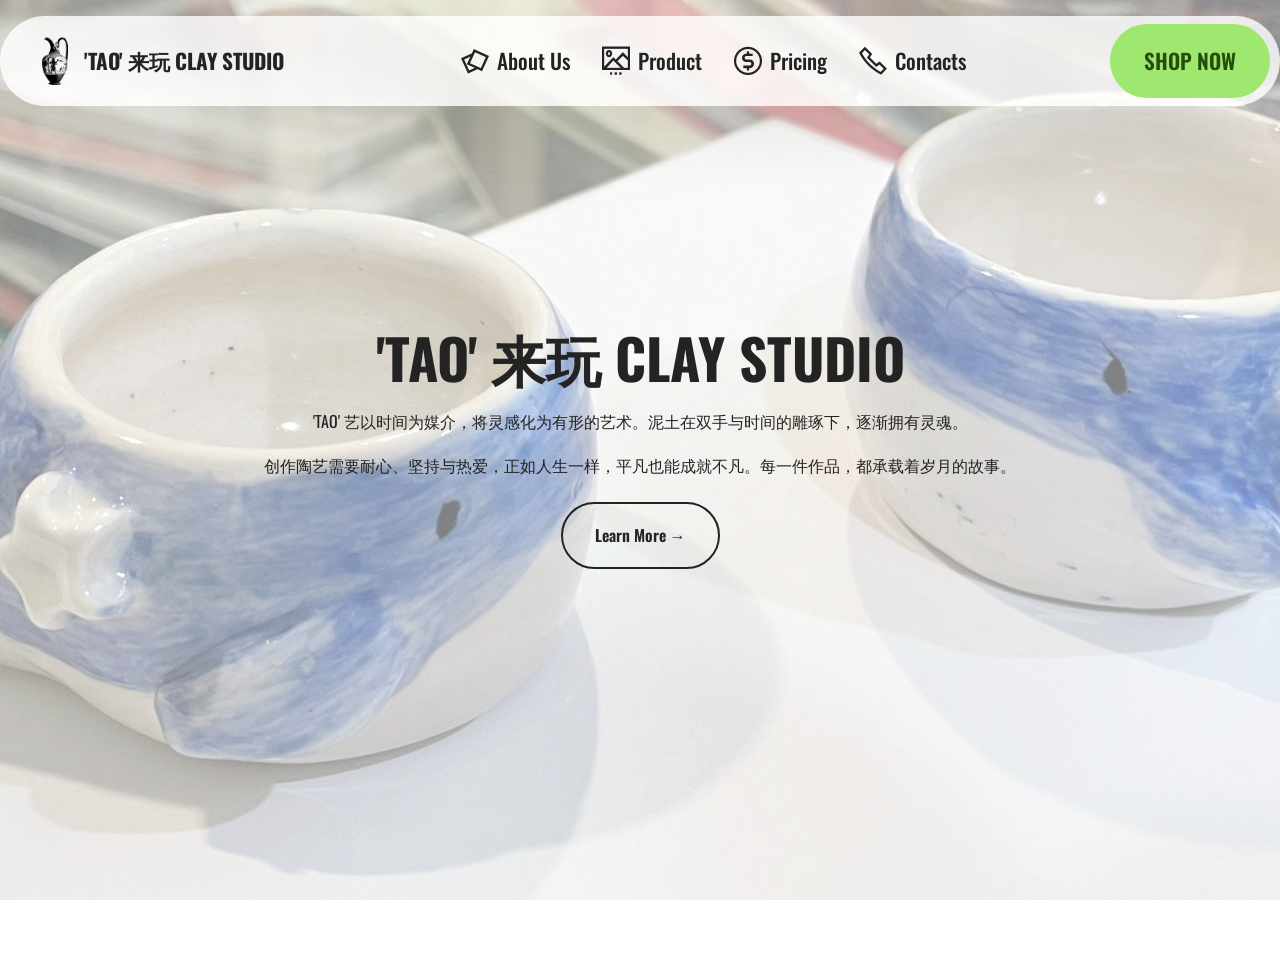
==== index.html @ e4f4d009 "create github pages" ====
<!DOCTYPE html>
<html  >
<head>
  <!-- Site made with Mobirise Website Builder v6.1.4, https://mobirise.com -->
  <meta charset="UTF-8">
  <meta http-equiv="X-UA-Compatible" content="IE=edge">
  <meta name="generator" content="Mobirise v6.1.4, mobirise.com">
  <meta name="twitter:card" content="summary_large_image"/>
  <meta name="twitter:image:src" content="assets/images/index-meta.jpg">
  <meta property="og:image" content="assets/images/index-meta.jpg">
  <meta name="twitter:title" content="'TAO' 来玩 CLAY STUDIO">
  <meta name="viewport" content="width=device-width, initial-scale=1, minimum-scale=1">
  <link rel="shortcut icon" href="assets/images/mbr-1.png" type="image/x-icon">
  <meta name="description" content="">
  
  
  <title>'TAO' 来玩 CLAY STUDIO</title>
  <link rel="stylesheet" href="assets/web/assets/mobirise-icons2/mobirise2.css">
  <link rel="stylesheet" href="assets/bootstrap/css/bootstrap.min.css">
  <link rel="stylesheet" href="assets/parallax/jarallax.css">
  <link rel="stylesheet" href="assets/animatecss/animate.css">
  <link rel="stylesheet" href="assets/dropdown/css/style.css">
  <link rel="stylesheet" href="assets/theme/css/style.css">
  <link rel="preload" href="https://fonts.googleapis.com/css?family=Oswald:200,300,400,500,600,700&display=swap" as="style" onload="this.onload=null;this.rel='stylesheet'">
  <noscript><link rel="stylesheet" href="https://fonts.googleapis.com/css?family=Oswald:200,300,400,500,600,700&display=swap"></noscript>
  <link rel="preload" as="style" href="assets/mobirise/css/mbr-additional.css?v=Jcsvk9"><link rel="stylesheet" href="assets/mobirise/css/mbr-additional.css?v=Jcsvk9" type="text/css">

  
  
  
</head>
<body>
  
  <section data-bs-version="5.1" class="menu menu2 cid-uYWklT60q5" once="menu" id="menu02-10">
	

	<nav class="navbar navbar-dropdown navbar-fixed-top navbar-expand-lg">
		<div class="container">
			<div class="navbar-brand">
				<span class="navbar-logo">
					<a href="https://mobiri.se">
						<img src="assets/images/mbr-1.png" alt="Pottery" style="height: 3rem;">
					</a>
				</span>
				<span class="navbar-caption-wrap"><a class="navbar-caption text-black display-4" href="https://mobiri.se">'TAO' 来玩 CLAY STUDIO</a></span>
			</div>
			<button class="navbar-toggler" type="button" data-toggle="collapse" data-bs-toggle="collapse" data-target="#navbarSupportedContent" data-bs-target="#navbarSupportedContent" aria-controls="navbarNavAltMarkup" aria-expanded="false" aria-label="Toggle navigation">
				<div class="hamburger">
					<span></span>
					<span></span>
					<span></span>
					<span></span>
				</div>
			</button>
			<div class="collapse navbar-collapse" id="navbarSupportedContent">
				<ul class="navbar-nav nav-dropdown" data-app-modern-menu="true"><li class="nav-item">
						<a class="nav-link link text-black display-4" href="https://mobiri.se"><span class="mobi-mbri mobi-mbri-image-gallery mbr-iconfont mbr-iconfont-btn"></span>About Us</a>
					</li>
					<li class="nav-item">
						<a class="nav-link link text-black display-4" href="https://mobiri.se" aria-expanded="false"><span class="mobi-mbri mobi-mbri-image-slider mbr-iconfont mbr-iconfont-btn"></span>Product</a>
					</li>
					<li class="nav-item">
						<a class="nav-link link text-black display-4" href="https://mobiri.se"><span class="mobi-mbri mobi-mbri-cash mbr-iconfont mbr-iconfont-btn"></span>Pricing</a>
					</li><li class="nav-item"><a class="nav-link link text-black display-4" href="https://mobiri.se"><span class="mobi-mbri mobi-mbri-phone mbr-iconfont mbr-iconfont-btn"></span>Contacts</a></li></ul>
				
				<div class="navbar-buttons mbr-section-btn"><a class="btn btn-primary display-4" href="https://mobiri.se">SHOP NOW</a></div>
			</div>
		</div>
	</nav>
</section>

<section data-bs-version="5.1" class="header2 cid-uYUv3ppV3j mbr-fullscreen mbr-parallax-background" id="header2-0">

    

    
    <div class="mbr-overlay" style="opacity: 0.5; background-color: rgb(255, 255, 255);"></div>

    <div class="container-fluid">
        <div class="row">
            <div class="col-12 col-lg-12">
                <h1 class="mbr-section-title mbr-fonts-style mb-3 display-2"><strong>'TAO' 来玩 CLAY STUDIO</strong></h1>
                
                <p class="mbr-text mbr-fonts-style display-7">'TAO' 艺以时间为媒介，将灵感化为有形的艺术。泥土在双手与时间的雕琢下，逐渐拥有灵魂。<br><br>创作陶艺需要耐心、坚持与热爱，正如人生一样，平凡也能成就不凡。每一件作品，都承载着岁月的故事。</p>
                <div class="mbr-section-btn mt-3"><a class="btn btn-black-outline display-7" href="About us.html#header11-1">Learn More →</a></div>
            </div>
        </div>
    </div>
</section><section class="display-7" style="padding: 0;align-items: center;justify-content: center;flex-wrap: wrap;    align-content: center;display: flex;position: relative;height: 4rem;"><a href="https://mobiri.se/4250577" style="flex: 1 1;height: 4rem;position: absolute;width: 100%;z-index: 1;"><img alt="" style="height: 4rem;" src="[data-uri]"></a><p style="margin: 0;text-align: center;" class="display-7">&#8204;</p><a style="z-index:1" href="https://mobirise.com/html-builder.html">HTML Builder</a></section><script src="assets/bootstrap/js/bootstrap.bundle.min.js"></script>  <script src="assets/parallax/jarallax.js"></script>  <script src="assets/smoothscroll/smooth-scroll.js"></script>  <script src="assets/ytplayer/index.js"></script>  <script src="assets/dropdown/js/navbar-dropdown.js"></script>  <script src="assets/theme/js/script.js"></script>  
  
  
 <div id="scrollToTop" class="scrollToTop mbr-arrow-up"><a style="text-align: center;"><i class="mbr-arrow-up-icon mbr-arrow-up-icon-cm cm-icon cm-icon-smallarrow-up"></i></a></div>
    <input name="animation" type="hidden">
  </body>
</html>
---- assets/web/assets/mobirise-icons2/mobirise2.css ----
@font-face {
  font-family: 'Moririse2';
  font-display: swap;
  src:  url('mobirise2.eot?f2bix4');
  src:  url('mobirise2.eot?f2bix4#iefix') format('embedded-opentype'),
    url('mobirise2.ttf?f2bix4') format('truetype'),
    url('mobirise2.woff?f2bix4') format('woff'),
    url('mobirise2.svg?f2bix4#mobirise2') format('svg');
  font-weight: normal;
  font-style: normal;
}

[class^="mobi-"], [class*=" mobi-"] {
  /* use !important to prevent issues with browser extensions that change fonts */
  font-family: 'Moririse2' !important;
  speak: none;
  font-style: normal;
  font-weight: normal;
  font-variant: normal;
  text-transform: none;
  line-height: 1;

  /* Better Font Rendering =========== */
  -webkit-font-smoothing: antialiased;
  -moz-osx-font-smoothing: grayscale;
}

.mobi-mbri-add-submenu:before {
  content: "\e900";
}
.mobi-mbri-alert:before {
  content: "\e901";
}
.mobi-mbri-align-center:before {
  content: "\e902";
}
.mobi-mbri-align-justify:before {
  content: "\e903";
}
.mobi-mbri-align-left:before {
  content: "\e904";
}
.mobi-mbri-align-right:before {
  content: "\e905";
}
.mobi-mbri-android:before {
  content: "\e906";
}
.mobi-mbri-apple:before {
  content: "\e907";
}
.mobi-mbri-arrow-down:before {
  content: "\e908";
}
.mobi-mbri-arrow-next:before {
  content: "\e909";
}
.mobi-mbri-arrow-prev:before {
  content: "\e90a";
}
.mobi-mbri-arrow-up:before {
  content: "\e90b";
}
.mobi-mbri-bold:before {
  content: "\e90c";
}
.mobi-mbri-bookmark:before {
  content: "\e90d";
}
.mobi-mbri-bootstrap:before {
  content: "\e90e";
}
.mobi-mbri-briefcase:before {
  content: "\e90f";
}
.mobi-mbri-browse:before {
  content: "\e910";
}
.mobi-mbri-bulleted-list:before {
  content: "\e911";
}
.mobi-mbri-calendar:before {
  content: "\e912";
}
.mobi-mbri-camera:before {
  content: "\e913";
}
.mobi-mbri-cart-add:before {
  content: "\e914";
}
.mobi-mbri-cart-full:before {
  content: "\e915";
}
.mobi-mbri-cash:before {
  content: "\e916";
}
.mobi-mbri-change-style:before {
  content: "\e917";
}
.mobi-mbri-chat:before {
  content: "\e918";
}
.mobi-mbri-clock:before {
  content: "\e919";
}
.mobi-mbri-close:before {
  content: "\e91a";
}
.mobi-mbri-cloud:before {
  content: "\e91b";
}
.mobi-mbri-code:before {
  content: "\e91c";
}
.mobi-mbri-contact-form:before {
  content: "\e91d";
}
.mobi-mbri-credit-card:before {
  content: "\e91e";
}
.mobi-mbri-cursor-click:before {
  content: "\e91f";
}
.mobi-mbri-cust-feedback:before {
  content: "\e920";
}
.mobi-mbri-database:before {
  content: "\e921";
}
.mobi-mbri-delivery:before {
  content: "\e922";
}
.mobi-mbri-desktop:before {
  content: "\e923";
}
.mobi-mbri-devices:before {
  content: "\e924";
}
.mobi-mbri-down:before {
  content: "\e925";
}
.mobi-mbri-download-2:before {
  content: "\e926";
}
.mobi-mbri-download:before {
  content: "\e927";
}
.mobi-mbri-drag-n-drop-2:before {
  content: "\e928";
}
.mobi-mbri-drag-n-drop:before {
  content: "\e929";
}
.mobi-mbri-edit-2:before {
  content: "\e92a";
}
.mobi-mbri-edit:before {
  content: "\e92b";
}
.mobi-mbri-error:before {
  content: "\e92c";
}
.mobi-mbri-extension:before {
  content: "\e92d";
}
.mobi-mbri-features:before {
  content: "\e92e";
}
.mobi-mbri-file:before {
  content: "\e92f";
}
.mobi-mbri-flag:before {
  content: "\e930";
}
.mobi-mbri-folder:before {
  content: "\e931";
}
.mobi-mbri-gift:before {
  content: "\e932";
}
.mobi-mbri-github:before {
  content: "\e933";
}
.mobi-mbri-globe-2:before {
  content: "\e934";
}
.mobi-mbri-globe:before {
  content: "\e935";
}
.mobi-mbri-growing-chart:before {
  content: "\e936";
}
.mobi-mbri-hearth:before {
  content: "\e937";
}
.mobi-mbri-help:before {
  content: "\e938";
}
.mobi-mbri-home:before {
  content: "\e939";
}
.mobi-mbri-hot-cup:before {
  content: "\e93a";
}
.mobi-mbri-idea:before {
  content: "\e93b";
}
.mobi-mbri-image-gallery:before {
  content: "\e93c";
}
.mobi-mbri-image-slider:before {
  content: "\e93d";
}
.mobi-mbri-info:before {
  content: "\e93e";
}
.mobi-mbri-italic:before {
  content: "\e93f";
}
.mobi-mbri-key:before {
  content: "\e940";
}
.mobi-mbri-laptop:before {
  content: "\e941";
}
.mobi-mbri-layers:before {
  content: "\e942";
}
.mobi-mbri-left-right:before {
  content: "\e943";
}
.mobi-mbri-left:before {
  content: "\e944";
}
.mobi-mbri-letter:before {
  content: "\e945";
}
.mobi-mbri-like:before {
  content: "\e946";
}
.mobi-mbri-link:before {
  content: "\e947";
}
.mobi-mbri-lock:before {
  content: "\e948";
}
.mobi-mbri-login:before {
  content: "\e949";
}
.mobi-mbri-logout:before {
  content: "\e94a";
}
.mobi-mbri-magic-stick:before {
  content: "\e94b";
}
.mobi-mbri-map-pin:before {
  content: "\e94c";
}
.mobi-mbri-menu:before {
  content: "\e94d";
}
.mobi-mbri-mobile-2:before {
  content: "\e94e";
}
.mobi-mbri-mobile-horizontal:before {
  content: "\e94f";
}
.mobi-mbri-mobile:before {
  content: "\e950";
}
.mobi-mbri-mobirise:before {
  content: "\e951";
}
.mobi-mbri-more-horizontal:before {
  content: "\e952";
}
.mobi-mbri-more-vertical:before {
  content: "\e953";
}
.mobi-mbri-music:before {
  content: "\e954";
}
.mobi-mbri-new-file:before {
  content: "\e955";
}
.mobi-mbri-numbered-list:before {
  content: "\e956";
}
.mobi-mbri-opened-folder:before {
  content: "\e957";
}
.mobi-mbri-pages:before {
  content: "\e958";
}
.mobi-mbri-paper-plane:before {
  content: "\e959";
}
.mobi-mbri-paperclip:before {
  content: "\e95a";
}
.mobi-mbri-phone:before {
  content: "\e95b";
}
.mobi-mbri-photo:before {
  content: "\e95c";
}
.mobi-mbri-photos:before {
  content: "\e95d";
}
.mobi-mbri-pin:before {
  content: "\e95e";
}
.mobi-mbri-play:before {
  content: "\e95f";
}
.mobi-mbri-plus:before {
  content: "\e960";
}
.mobi-mbri-preview:before {
  content: "\e961";
}
.mobi-mbri-print:before {
  content: "\e962";
}
.mobi-mbri-protect:before {
  content: "\e963";
}
.mobi-mbri-question:before {
  content: "\e964";
}
.mobi-mbri-quote-left:before {
  content: "\e965";
}
.mobi-mbri-quote-right:before {
  content: "\e966";
}
.mobi-mbri-redo:before {
  content: "\e967";
}
.mobi-mbri-refresh:before {
  content: "\e968";
}
.mobi-mbri-responsive-2:before {
  content: "\e969";
}
.mobi-mbri-responsive:before {
  content: "\e96a";
}
.mobi-mbri-right:before {
  content: "\e96b";
}
.mobi-mbri-rocket:before {
  content: "\e96c";
}
.mobi-mbri-sad-face:before {
  content: "\e96d";
}
.mobi-mbri-sale:before {
  content: "\e96e";
}
.mobi-mbri-save:before {
  content: "\e96f";
}
.mobi-mbri-search:before {
  content: "\e970";
}
.mobi-mbri-setting-2:before {
  content: "\e971";
}
.mobi-mbri-setting-3:before {
  content: "\e972";
}
.mobi-mbri-setting:before {
  content: "\e973";
}
.mobi-mbri-share:before {
  content: "\e974";
}
.mobi-mbri-shopping-bag:before {
  content: "\e975";
}
.mobi-mbri-shopping-basket:before {
  content: "\e976";
}
.mobi-mbri-shopping-cart:before {
  content: "\e977";
}
.mobi-mbri-sites:before {
  content: "\e978";
}
.mobi-mbri-smile-face:before {
  content: "\e979";
}
.mobi-mbri-speed:before {
  content: "\e97a";
}
.mobi-mbri-star:before {
  content: "\e97b";
}
.mobi-mbri-success:before {
  content: "\e97c";
}
.mobi-mbri-sun:before {
  content: "\e97d";
}
.mobi-mbri-sun2:before {
  content: "\e97e";
}
.mobi-mbri-tablet-vertical:before {
  content: "\e97f";
}
.mobi-mbri-tablet:before {
  content: "\e980";
}
.mobi-mbri-target:before {
  content: "\e981";
}
.mobi-mbri-timer:before {
  content: "\e982";
}
.mobi-mbri-to-ftp:before {
  content: "\e983";
}
.mobi-mbri-to-local-drive:before {
  content: "\e984";
}
.mobi-mbri-touch-swipe:before {
  content: "\e985";
}
.mobi-mbri-touch:before {
  content: "\e986";
}
.mobi-mbri-trash:before {
  content: "\e987";
}
.mobi-mbri-underline:before {
  content: "\e988";
}
.mobi-mbri-undo:before {
  content: "\e989";
}
.mobi-mbri-unlink:before {
  content: "\e98a";
}
.mobi-mbri-unlock:before {
  content: "\e98b";
}
.mobi-mbri-up-down:before {
  content: "\e98c";
}
.mobi-mbri-up:before {
  content: "\e98d";
}
.mobi-mbri-update:before {
  content: "\e98e";
}
.mobi-mbri-upload-2:before {
  content: "\e98f";
}
.mobi-mbri-upload:before {
  content: "\e990";
}
.mobi-mbri-user-2:before {
  content: "\e991";
}
.mobi-mbri-user:before {
  content: "\e992";
}
.mobi-mbri-users:before {
  content: "\e993";
}
.mobi-mbri-video-play:before {
  content: "\e994";
}
.mobi-mbri-video:before {
  content: "\e995";
}
.mobi-mbri-watch:before {
  content: "\e996";
}
.mobi-mbri-website-theme-2:before {
  content: "\e997";
}
.mobi-mbri-website-theme:before {
  content: "\e998";
}
.mobi-mbri-wifi:before {
  content: "\e999";
}
.mobi-mbri-windows:before {
  content: "\e99a";
}
.mobi-mbri-zoom-in:before {
  content: "\e99b";
}
.mobi-mbri-zoom-out:before {
  content: "\e99c";
}
---- assets/parallax/jarallax.css ----
.jarallax {
    position: relative;
    z-index: 0;
}
.jarallax > .jarallax-img {
    position: absolute;
    object-fit: cover;
    /* support for plugin https://github.com/bfred-it/object-fit-images */
    font-family: 'object-fit: cover;';
    top: 0;
    left: 0;
    width: 100%;
    height: 100%;
    z-index: -1;
}
---- assets/dropdown/css/style.css ----
.navbar-dropdown {
  left: 0;
  padding: 0;
  position: absolute;
  right: 0;
  top: 0;
  transition: all 0.45s ease;
  z-index: 1030;
  background: #282828; }
  .navbar-dropdown .navbar-logo {
    margin-right: 0.8rem;
    transition: margin 0.3s ease-in-out;
    vertical-align: middle; }
    .navbar-dropdown .navbar-logo img {
      height: 3.125rem;
      transition: all 0.3s ease-in-out; }
    .navbar-dropdown .navbar-logo.mbr-iconfont {
      font-size: 3.125rem;
      line-height: 3.125rem; }
  .navbar-dropdown .navbar-caption {
    font-weight: 700;
    white-space: normal;
    vertical-align: -4px;
    line-height: 3.125rem !important; }
    .navbar-dropdown .navbar-caption, .navbar-dropdown .navbar-caption:hover {
      color: inherit;
      text-decoration: none; }
  .navbar-dropdown .mbr-iconfont + .navbar-caption {
    vertical-align: -1px; }
  .navbar-dropdown.navbar-fixed-top {
    position: fixed; }
  .navbar-dropdown .navbar-brand span {
    vertical-align: -4px; }
  .navbar-dropdown.bg-color.transparent {
    background: none; }
  .navbar-dropdown.navbar-short .navbar-brand {
    padding: 0.625rem 0; }
    .navbar-dropdown.navbar-short .navbar-brand span {
      vertical-align: -1px; }
  .navbar-dropdown.navbar-short .navbar-caption {
    line-height: 2.375rem !important;
    vertical-align: -2px; }
  .navbar-dropdown.navbar-short .navbar-logo {
    margin-right: 0.5rem; }
    .navbar-dropdown.navbar-short .navbar-logo img {
      height: 2.375rem; }
    .navbar-dropdown.navbar-short .navbar-logo.mbr-iconfont {
      font-size: 2.375rem;
      line-height: 2.375rem; }
  .navbar-dropdown.navbar-short .mbr-table-cell {
    height: 3.625rem; }
  .navbar-dropdown .navbar-close {
    left: 0.6875rem;
    position: fixed;
    top: 0.75rem;
    z-index: 1000; }
  .navbar-dropdown .hamburger-icon {
    content: "";
    display: inline-block;
    vertical-align: middle;
    width: 16px;
    -webkit-box-shadow: 0 -6px 0 1px #282828,0 0 0 1px #282828,0 6px 0 1px #282828;
    -moz-box-shadow: 0 -6px 0 1px #282828,0 0 0 1px #282828,0 6px 0 1px #282828;
    box-shadow: 0 -6px 0 1px #282828,0 0 0 1px #282828,0 6px 0 1px #282828; }

.dropdown-menu .dropdown-toggle[data-toggle="dropdown-submenu"]::after {
  border-bottom: 0.35em solid transparent;
  border-left: 0.35em solid;
  border-right: 0;
  border-top: 0.35em solid transparent;
  margin-left: 0.3rem; }

.dropdown-menu .dropdown-item:focus {
  outline: 0; }

.nav-dropdown {
  font-size: 0.75rem;
  font-weight: 500;
  height: auto !important; }
  .nav-dropdown .nav-btn {
    padding-left: 1rem; }
  .nav-dropdown .link {
    margin: .667em 1.667em;
    font-weight: 500;
    padding: 0;
    transition: color .2s ease-in-out; }
    .nav-dropdown .link.dropdown-toggle {
      margin-right: 2.583em; }
      .nav-dropdown .link.dropdown-toggle::after {
        margin-left: .25rem;
        border-top: 0.35em solid;
        border-right: 0.35em solid transparent;
        border-left: 0.35em solid transparent;
        border-bottom: 0; }
      .nav-dropdown .link.dropdown-toggle[aria-expanded="true"] {
        margin: 0;
        padding: 0.667em 3.263em  0.667em 1.667em; }
  .nav-dropdown .link::after,
  .nav-dropdown .dropdown-item::after {
    color: inherit; }
  .nav-dropdown .btn {
    font-size: 0.75rem;
    font-weight: 700;
    letter-spacing: 0;
    margin-bottom: 0;
    padding-left: 1.25rem;
    padding-right: 1.25rem; }
  .nav-dropdown .dropdown-menu {
    border-radius: 0;
    border: 0;
    left: 0;
    margin: 0;
    padding-bottom: 1.25rem;
    padding-top: 1.25rem;
    position: relative; }
  .nav-dropdown .dropdown-submenu {
    margin-left: 0.125rem;
    top: 0; }
  .nav-dropdown .dropdown-item {
    font-weight: 500;
    line-height: 2;
    padding: 0.3846em 4.615em 0.3846em 1.5385em;
    position: relative;
    transition: color .2s ease-in-out, background-color .2s ease-in-out; }
    .nav-dropdown .dropdown-item::after {
      margin-top: -0.3077em;
      position: absolute;
      right: 1.1538em;
      top: 50%; }
    .nav-dropdown .dropdown-item:focus, .nav-dropdown .dropdown-item:hover {
      background: none; }

@media (max-width: 767px) {
  .nav-dropdown.navbar-toggleable-sm {
    bottom: 0;
    display: none;
    left: 0;
    overflow-x: hidden;
    position: fixed;
    top: 0;
    transform: translateX(-100%);
    -ms-transform: translateX(-100%);
    -webkit-transform: translateX(-100%);
    width: 18.75rem;
    z-index: 999; } }
.nav-dropdown.navbar-toggleable-xl {
  bottom: 0;
  display: none;
  left: 0;
  overflow-x: hidden;
  position: fixed;
  top: 0;
  transform: translateX(-100%);
  -ms-transform: translateX(-100%);
  -webkit-transform: translateX(-100%);
  width: 18.75rem;
  z-index: 999; }

.nav-dropdown-sm {
  display: block !important;
  overflow-x: hidden;
  overflow: auto;
  padding-top: 3.875rem; }
  .nav-dropdown-sm::after {
    content: "";
    display: block;
    height: 3rem;
    width: 100%; }
  .nav-dropdown-sm.collapse.in ~ .navbar-close {
    display: block !important; }
  .nav-dropdown-sm.collapsing, .nav-dropdown-sm.collapse.in {
    transform: translateX(0);
    -ms-transform: translateX(0);
    -webkit-transform: translateX(0);
    transition: all 0.25s ease-out;
    -webkit-transition: all 0.25s ease-out;
    background: #282828; }
  .nav-dropdown-sm.collapsing[aria-expanded="false"] {
    transform: translateX(-100%);
    -ms-transform: translateX(-100%);
    -webkit-transform: translateX(-100%); }
  .nav-dropdown-sm .nav-item {
    display: block;
    margin-left: 0 !important;
    padding-left: 0; }
  .nav-dropdown-sm .link,
  .nav-dropdown-sm .dropdown-item {
    border-top: 1px dotted rgba(255, 255, 255, 0.1);
    font-size: 0.8125rem;
    line-height: 1.6;
    margin: 0 !important;
    padding: 0.875rem 2.4rem 0.875rem 1.5625rem !important;
    position: relative;
    white-space: normal; }
    .nav-dropdown-sm .link:focus, .nav-dropdown-sm .link:hover,
    .nav-dropdown-sm .dropdown-item:focus,
    .nav-dropdown-sm .dropdown-item:hover {
      background: rgba(0, 0, 0, 0.2) !important;
      color: #c0a375; }
  .nav-dropdown-sm .nav-btn {
    position: relative;
    padding: 1.5625rem 1.5625rem 0 1.5625rem; }
    .nav-dropdown-sm .nav-btn::before {
      border-top: 1px dotted rgba(255, 255, 255, 0.1);
      content: "";
      left: 0;
      position: absolute;
      top: 0;
      width: 100%; }
    .nav-dropdown-sm .nav-btn + .nav-btn {
      padding-top: 0.625rem; }
      .nav-dropdown-sm .nav-btn + .nav-btn::before {
        display: none; }
  .nav-dropdown-sm .btn {
    padding: 0.625rem 0; }
  .nav-dropdown-sm .dropdown-toggle[data-toggle="dropdown-submenu"]::after {
    margin-left: .25rem;
    border-top: 0.35em solid;
    border-right: 0.35em solid transparent;
    border-left: 0.35em solid transparent;
    border-bottom: 0; }
  .nav-dropdown-sm .dropdown-toggle[data-toggle="dropdown-submenu"][aria-expanded="true"]::after {
    border-top: 0;
    border-right: 0.35em solid transparent;
    border-left: 0.35em solid transparent;
    border-bottom: 0.35em solid; }
  .nav-dropdown-sm .dropdown-menu {
    margin: 0;
    padding: 0;
    position: relative;
    top: 0;
    left: 0;
    width: 100%;
    border: 0;
    float: none;
    border-radius: 0;
    background: none; }
  .nav-dropdown-sm .dropdown-submenu {
    left: 100%;
    margin-left: 0.125rem;
    margin-top: -1.25rem;
    top: 0; }

.navbar-toggleable-sm .nav-dropdown .dropdown-menu {
  position: absolute; }

.navbar-toggleable-sm .nav-dropdown .dropdown-submenu {
  left: 100%;
  margin-left: 0.125rem;
  margin-top: -1.25rem;
  top: 0; }

.navbar-toggleable-sm.opened .nav-dropdown .dropdown-menu {
  position: relative; }

.navbar-toggleable-sm.opened .nav-dropdown .dropdown-submenu {
  left: 0;
  margin-left: 00rem;
  margin-top: 0rem;
  top: 0; }

.is-builder .nav-dropdown.collapsing {
  transition: none !important; }
---- assets/theme/css/style.css ----
@charset "UTF-8";
section {
  background-color: #ffffff;
}

body {
  font-style: normal;
  line-height: 1.5;
  font-weight: 400;
  color: #232323;
  position: relative;
}

button {
  background-color: transparent;
  border-color: transparent;
}

.embla__button,
.carousel-control {
  background-color: #edefea !important;
  opacity: 0.8 !important;
  color: #464845 !important;
  border-color: #edefea !important;
}

.carousel .close,
.modalWindow .close {
  background-color: #edefea !important;
  color: #464845 !important;
  border-color: #edefea !important;
  opacity: 0.8 !important;
}

.carousel .close:hover,
.modalWindow .close:hover {
  opacity: 1 !important;
}

.carousel-indicators li {
  background-color: #edefea !important;
  border: 2px solid #464845 !important;
}

.carousel-indicators li:hover,
.carousel-indicators li:active {
  opacity: 0.8 !important;
}

.embla__button:hover,
.carousel-control:hover {
  background-color: #edefea !important;
  opacity: 1 !important;
}

.modalWindow-video-container {
  height: 80%;
}

section,
.container,
.container-fluid {
  position: relative;
  word-wrap: break-word;
}

a.mbr-iconfont:hover {
  text-decoration: none;
}

.article .lead p,
.article .lead ul,
.article .lead ol,
.article .lead pre,
.article .lead blockquote {
  margin-bottom: 0;
}

a {
  font-style: normal;
  font-weight: 400;
  cursor: pointer;
}
a, a:hover {
  text-decoration: none;
}

.mbr-section-title {
  font-style: normal;
  line-height: 1.3;
}

.mbr-section-subtitle {
  line-height: 1.3;
}

.mbr-text {
  font-style: normal;
  line-height: 1.7;
}

h1,
h2,
h3,
h4,
h5,
h6,
.display-1,
.display-2,
.display-4,
.display-5,
.display-7,
span,
p,
a {
  line-height: 1;
  word-break: break-word;
  word-wrap: break-word;
  font-weight: 400;
}

b,
strong {
  font-weight: bold;
}

input:-webkit-autofill, input:-webkit-autofill:hover, input:-webkit-autofill:focus, input:-webkit-autofill:active {
  transition-delay: 9999s;
  -webkit-transition-property: background-color, color;
  transition-property: background-color, color;
}

textarea[type=hidden] {
  display: none;
}

section {
  background-position: 50% 50%;
  background-repeat: no-repeat;
  background-size: cover;
}
section .mbr-background-video,
section .mbr-background-video-preview {
  position: absolute;
  bottom: 0;
  left: 0;
  right: 0;
  top: 0;
}

.hidden {
  visibility: hidden;
}

.mbr-z-index20 {
  z-index: 20;
}

/*! Base colors */
.mbr-white {
  color: #ffffff;
}

.mbr-black {
  color: #111111;
}

.mbr-bg-white {
  background-color: #ffffff;
}

.mbr-bg-black {
  background-color: #000000;
}

/*! Text-aligns */
.align-left {
  text-align: left;
}

.align-center {
  text-align: center;
}

.align-right {
  text-align: right;
}

/*! Font-weight  */
.mbr-light {
  font-weight: 300;
}

.mbr-regular {
  font-weight: 400;
}

.mbr-semibold {
  font-weight: 500;
}

.mbr-bold {
  font-weight: 700;
}

/*! Media  */
.media-content {
  flex-basis: 100%;
}

.media-container-row {
  display: flex;
  flex-direction: row;
  flex-wrap: wrap;
  justify-content: center;
  align-content: center;
  align-items: start;
}
.media-container-row .media-size-item {
  width: 400px;
}

.media-container-column {
  display: flex;
  flex-direction: column;
  flex-wrap: wrap;
  justify-content: center;
  align-content: center;
  align-items: stretch;
}
.media-container-column > * {
  width: 100%;
}

@media (min-width: 992px) {
  .media-container-row {
    flex-wrap: nowrap;
  }
}
figure {
  margin-bottom: 0;
  overflow: hidden;
}

figure[mbr-media-size] {
  transition: width 0.1s;
}

img,
iframe {
  display: block;
  width: 100%;
}

.card {
  background-color: transparent;
  border: none;
}

.card-box {
  width: 100%;
}

.card-img {
  text-align: center;
  flex-shrink: 0;
  -webkit-flex-shrink: 0;
}

.media {
  max-width: 100%;
  margin: 0 auto;
}

.mbr-figure {
  align-self: center;
}

.media-container > div {
  max-width: 100%;
}

.mbr-figure img,
.card-img img {
  width: 100%;
}

@media (max-width: 991px) {
  .media-size-item {
    width: auto !important;
  }
  .media {
    width: auto;
  }
  .mbr-figure {
    width: 100% !important;
  }
}
/*! Buttons */
.mbr-section-btn {
  margin-left: -0.6rem;
  margin-right: -0.6rem;
  font-size: 0;
}

.btn {
  font-weight: 600;
  border-width: 1px;
  font-style: normal;
  margin: 0.6rem 0.6rem;
  white-space: normal;
  transition: all 0.2s ease-in-out;
  display: inline-flex;
  align-items: center;
  justify-content: center;
  word-break: break-word;
}

.btn-sm {
  font-weight: 600;
  letter-spacing: 0px;
  transition: all 0.3s ease-in-out;
}

.btn-md {
  font-weight: 600;
  letter-spacing: 0px;
  transition: all 0.3s ease-in-out;
}

.btn-lg {
  font-weight: 600;
  letter-spacing: 0px;
  transition: all 0.3s ease-in-out;
}

.btn-form {
  margin: 0;
}
.btn-form:hover {
  cursor: pointer;
}

nav .mbr-section-btn {
  margin-left: 0rem;
  margin-right: 0rem;
}

/*! Btn icon margin */
.btn .mbr-iconfont,
.btn.btn-sm .mbr-iconfont {
  order: 1;
  cursor: pointer;
  margin-left: 0.5rem;
  vertical-align: sub;
}

.btn.btn-md .mbr-iconfont,
.btn.btn-md .mbr-iconfont {
  margin-left: 0.8rem;
}

.mbr-regular {
  font-weight: 400;
}

.mbr-semibold {
  font-weight: 500;
}

.mbr-bold {
  font-weight: 700;
}

[type=submit] {
  -webkit-appearance: none;
}

/*! Full-screen */
.mbr-fullscreen .mbr-overlay {
  min-height: 100vh;
}

.mbr-fullscreen {
  display: flex;
  display: -moz-flex;
  display: -ms-flex;
  display: -o-flex;
  align-items: center;
  min-height: 100vh;
  padding-top: 3rem;
  padding-bottom: 3rem;
}

/*! Map */
.map {
  height: 25rem;
  position: relative;
}
.map iframe {
  width: 100%;
  height: 100%;
}

/*! Scroll to top arrow */
.mbr-arrow-up {
  bottom: 25px;
  right: 90px;
  position: fixed;
  text-align: right;
  z-index: 5000;
  color: #ffffff;
  font-size: 22px;
}

.mbr-arrow-up a {
  background: rgba(0, 0, 0, 0.2);
  border-radius: 50%;
  color: #fff;
  display: inline-block;
  height: 60px;
  width: 60px;
  border: 2px solid #fff;
  outline-style: none !important;
  position: relative;
  text-decoration: none;
  transition: all 0.3s ease-in-out;
  cursor: pointer;
  text-align: center;
}
.mbr-arrow-up a:hover {
  background-color: rgba(0, 0, 0, 0.4);
}
.mbr-arrow-up a i {
  line-height: 60px;
}

.mbr-arrow-up-icon {
  display: block;
  color: #fff;
}

.mbr-arrow-up-icon::before {
  content: "›";
  display: inline-block;
  font-family: serif;
  font-size: 22px;
  line-height: 1;
  font-style: normal;
  position: relative;
  top: 6px;
  left: -4px;
  transform: rotate(-90deg);
}

/*! Arrow Down */
.mbr-arrow {
  position: absolute;
  bottom: 45px;
  left: 50%;
  width: 60px;
  height: 60px;
  cursor: pointer;
  background-color: rgba(80, 80, 80, 0.5);
  border-radius: 50%;
  transform: translateX(-50%);
}
@media (max-width: 767px) {
  .mbr-arrow {
    display: none;
  }
}
.mbr-arrow > a {
  display: inline-block;
  text-decoration: none;
  outline-style: none;
  animation: arrowdown 1.7s ease-in-out infinite;
  color: #ffffff;
}
.mbr-arrow > a > i {
  position: absolute;
  top: -2px;
  left: 15px;
  font-size: 2rem;
}

#scrollToTop a i::before {
  content: "";
  position: absolute;
  display: block;
  border-bottom: 2.5px solid #fff;
  border-left: 2.5px solid #fff;
  width: 27.8%;
  height: 27.8%;
  left: 50%;
  top: 51%;
  transform: translateY(-30%) translateX(-50%) rotate(135deg);
}

@keyframes arrowdown {
  0% {
    transform: translateY(0px);
  }
  50% {
    transform: translateY(-5px);
  }
  100% {
    transform: translateY(0px);
  }
}
@media (max-width: 500px) {
  .mbr-arrow-up {
    left: 0;
    right: 0;
    text-align: center;
  }
}
/*Gradients animation*/
@keyframes gradient-animation {
  from {
    background-position: 0% 100%;
    animation-timing-function: ease-in-out;
  }
  to {
    background-position: 100% 0%;
    animation-timing-function: ease-in-out;
  }
}
.bg-gradient {
  background-size: 200% 200%;
  animation: gradient-animation 5s infinite alternate;
  -webkit-animation: gradient-animation 5s infinite alternate;
}

.menu .navbar-brand {
  display: -webkit-flex;
}
.menu .navbar-brand span {
  display: flex;
  display: -webkit-flex;
}
.menu .navbar-brand .navbar-caption-wrap {
  display: -webkit-flex;
}
.menu .navbar-brand .navbar-logo img {
  display: -webkit-flex;
  width: auto;
}
@media (min-width: 768px) and (max-width: 991px) {
  .menu .navbar-toggleable-sm .navbar-nav {
    display: -ms-flexbox;
  }
}
@media (max-width: 991px) {
  .menu .navbar-collapse {
    max-height: 93.5vh;
  }
  .menu .navbar-collapse.show {
    overflow: auto;
  }
}
@media (min-width: 992px) {
  .menu .navbar-nav.nav-dropdown {
    display: -webkit-flex;
  }
  .menu .navbar-toggleable-sm .navbar-collapse {
    display: -webkit-flex !important;
  }
  .menu .collapsed .navbar-collapse {
    max-height: 93.5vh;
  }
  .menu .collapsed .navbar-collapse.show {
    overflow: auto;
  }
}
@media (max-width: 767px) {
  .menu .navbar-collapse {
    max-height: 80vh;
  }
}

.nav-link .mbr-iconfont {
  margin-right: 0.5rem;
}

.navbar {
  display: -webkit-flex;
  -webkit-flex-wrap: wrap;
  -webkit-align-items: center;
  -webkit-justify-content: space-between;
}

.navbar-collapse {
  -webkit-flex-basis: 100%;
  -webkit-flex-grow: 1;
  -webkit-align-items: center;
}

.nav-dropdown .link {
  padding: 0.667em 1.667em !important;
  margin: 0 !important;
}

.nav {
  display: -webkit-flex;
  -webkit-flex-wrap: wrap;
}

.row {
  display: -webkit-flex;
  -webkit-flex-wrap: wrap;
}

.justify-content-center {
  -webkit-justify-content: center;
}

.form-inline {
  display: -webkit-flex;
}

.card-wrapper {
  -webkit-flex: 1;
}

.carousel-control {
  z-index: 10;
  display: -webkit-flex;
}

.carousel-controls {
  display: -webkit-flex;
}

.media {
  display: -webkit-flex;
}

.form-group:focus {
  outline: none;
}

.jq-selectbox__select {
  padding: 7px 0;
  position: relative;
}

.jq-selectbox__dropdown {
  overflow: hidden;
  border-radius: 10px;
  position: absolute;
  top: 100%;
  left: 0 !important;
  width: 100% !important;
}

.jq-selectbox__trigger-arrow {
  right: 0;
  transform: translateY(-50%);
}

.jq-selectbox li {
  padding: 1.07em 0.5em;
}

input[type=range] {
  padding-left: 0 !important;
  padding-right: 0 !important;
}

.modal-dialog,
.modal-content {
  height: 100%;
}

.modal-dialog .carousel-inner {
  height: calc(100vh - 1.75rem);
}
@media (max-width: 575px) {
  .modal-dialog .carousel-inner {
    height: calc(100vh - 1rem);
  }
}

.carousel-item {
  text-align: center;
}

.carousel-item img {
  margin: auto;
}

.navbar-toggler {
  align-self: flex-start;
  padding: 0.25rem 0.75rem;
  font-size: 1.25rem;
  line-height: 1;
  background: transparent;
  border: 1px solid transparent;
  border-radius: 0.25rem;
}

.navbar-toggler:focus,
.navbar-toggler:hover {
  text-decoration: none;
  box-shadow: none;
}

.navbar-toggler-icon {
  display: inline-block;
  width: 1.5em;
  height: 1.5em;
  vertical-align: middle;
  content: "";
  background: no-repeat center center;
  background-size: 100% 100%;
}

.navbar-toggler-left {
  position: absolute;
  left: 1rem;
}

.navbar-toggler-right {
  position: absolute;
  right: 1rem;
}

.card-img {
  width: auto;
}

.menu .navbar.collapsed:not(.beta-menu) {
  flex-direction: column;
}

.carousel-item.active,
.carousel-item-next,
.carousel-item-prev {
  display: flex;
}

.note-air-layout .dropup .dropdown-menu,
.note-air-layout .navbar-fixed-bottom .dropdown .dropdown-menu {
  bottom: initial !important;
}

html,
body {
  height: auto;
  min-height: 100vh;
}

.dropup .dropdown-toggle::after {
  display: none;
}

.form-asterisk {
  font-family: initial;
  position: absolute;
  top: -2px;
  font-weight: normal;
}

.form-control-label {
  position: relative;
  cursor: pointer;
  margin-bottom: 0.357em;
  padding: 0;
}

.alert {
  color: #ffffff;
  border-radius: 0;
  border: 0;
  font-size: 1.1rem;
  line-height: 1.5;
  margin-bottom: 1.875rem;
  padding: 1.25rem;
  position: relative;
  text-align: center;
}
.alert.alert-form::after {
  background-color: inherit;
  bottom: -7px;
  content: "";
  display: block;
  height: 14px;
  left: 50%;
  margin-left: -7px;
  position: absolute;
  transform: rotate(45deg);
  width: 14px;
}

.form-control {
  background-color: #ffffff;
  background-clip: border-box;
  color: #232323;
  line-height: 1rem !important;
  height: auto;
  padding: 1.2rem 2rem;
  transition: border-color 0.25s ease 0s;
  border: 1px solid transparent !important;
  border-radius: 4px;
  box-shadow: rgba(0, 0, 0, 0.07) 0px 1px 1px 0px, rgba(0, 0, 0, 0.07) 0px 1px 3px 0px, rgba(0, 0, 0, 0.03) 0px 0px 0px 1px;
}
.form-active .form-control:invalid {
  border-color: red;
}

.row > * {
  padding-right: 1rem;
  padding-left: 1rem;
}

form .row {
  margin-left: -0.6rem;
  margin-right: -0.6rem;
}
form .row [class*=col] {
  padding-left: 0.6rem;
  padding-right: 0.6rem;
}

form .mbr-section-btn {
  padding-left: 0.6rem;
  padding-right: 0.6rem;
}

form .form-check-input {
  margin-top: 0.5;
}

textarea.form-control {
  line-height: 1.5rem !important;
}

.form-group {
  margin-bottom: 1.2rem;
}

.form-control,
form .btn {
  min-height: 48px;
}

.gdpr-block label span.textGDPR input[name=gdpr] {
  top: 7px;
}

.form-control:focus {
  box-shadow: none;
}

:focus {
  outline: none;
}

.mbr-overlay {
  background-color: #000;
  bottom: 0;
  left: 0;
  opacity: 0.5;
  position: absolute;
  right: 0;
  top: 0;
  z-index: 0;
  pointer-events: none;
}

blockquote {
  font-style: italic;
  padding: 3rem;
  font-size: 1.09rem;
  position: relative;
  border-left: 3px solid;
}

ul,
ol,
pre,
blockquote {
  margin-bottom: 2.3125rem;
}

.mt-4 {
  margin-top: 2rem !important;
}

.mb-4 {
  margin-bottom: 2rem !important;
}

.container,
.container-fluid {
  padding-left: 16px;
  padding-right: 16px;
}

.row {
  margin-left: -16px;
  margin-right: -16px;
}
.row > [class*=col] {
  padding-left: 16px;
  padding-right: 16px;
}

@media (min-width: 992px) {
  .container-fluid {
    padding-left: 32px;
    padding-right: 32px;
  }
}
@media (max-width: 991px) {
  .mbr-container {
    padding-left: 16px;
    padding-right: 16px;
  }
}
.app-video-wrapper > img {
  opacity: 1;
}

.app-video-wrapper {
  background: transparent;
}

.item {
  position: relative;
}

.dropdown-menu .dropdown-menu {
  left: 100%;
}

.dropdown-item + .dropdown-menu {
  display: none;
}

.dropdown-item:hover + .dropdown-menu,
.dropdown-menu:hover {
  display: block;
}

@media (min-aspect-ratio: 16/9) {
  .mbr-video-foreground {
    height: 300% !important;
    top: -100% !important;
  }
}
@media (max-aspect-ratio: 16/9) {
  .mbr-video-foreground {
    width: 300% !important;
    left: -100% !important;
  }
}.engine {
	position: absolute;
	text-indent: -2400px;
	text-align: center;
	padding: 0;
	top: 0;
	left: -2400px;
}
---- assets/mobirise/css/mbr-additional.css ----
.btn {
  border-width: 2px;
}
img,
.card-wrap,
.card-wrapper,
.video-wrapper,
.mbr-figure iframe,
.google-map iframe,
.slide-content,
.plan,
.card,
.item-wrapper {
  border-radius: 2rem !important;
}
.video-wrapper {
  overflow: hidden;
}
body {
  font-family: Inter Tight;
}
.display-1 {
  font-family: 'Oswald', sans-serif;
  font-size: 12rem;
  line-height: 1;
}
.display-1 > .mbr-iconfont {
  font-size: 15rem;
}
.display-2 {
  font-family: 'Oswald', sans-serif;
  font-size: 4rem;
  line-height: 1;
}
.display-2 > .mbr-iconfont {
  font-size: 5rem;
}
.display-4 {
  font-family: 'Oswald', sans-serif;
  font-size: 1.4rem;
  line-height: 1.5;
}
.display-4 > .mbr-iconfont {
  font-size: 1.75rem;
}
.display-5 {
  font-family: 'Oswald', sans-serif;
  font-size: 2rem;
  line-height: 1.5;
}
.display-5 > .mbr-iconfont {
  font-size: 2.5rem;
}
.display-7 {
  font-family: 'Oswald', sans-serif;
  font-size: 1rem;
  line-height: 1.3;
}
.display-7 > .mbr-iconfont {
  font-size: 1.25rem;
}
/* ---- Fluid typography for mobile devices ---- */
/* 1.4 - font scale ratio ( bootstrap == 1.42857 ) */
/* 100vw - current viewport width */
/* (48 - 20)  48 == 48rem == 768px, 20 == 20rem == 320px(minimal supported viewport) */
/* 0.65 - min scale variable, may vary */
@media (max-width: 992px) {
  .display-1 {
    font-size: 9.6rem;
  }
}
@media (max-width: 768px) {
  .display-1 {
    font-size: 8.4rem;
    font-size: calc( 4.85rem + (12 - 4.85) * ((100vw - 20rem) / (48 - 20)));
    line-height: calc( 1.1 * (4.85rem + (12 - 4.85) * ((100vw - 20rem) / (48 - 20))));
  }
  .display-2 {
    font-size: 3.2rem;
    font-size: calc( 2.05rem + (4 - 2.05) * ((100vw - 20rem) / (48 - 20)));
    line-height: calc( 1.3 * (2.05rem + (4 - 2.05) * ((100vw - 20rem) / (48 - 20))));
  }
  .display-4 {
    font-size: 1.12rem;
    font-size: calc( 1.14rem + (1.4 - 1.14) * ((100vw - 20rem) / (48 - 20)));
    line-height: calc( 1.4 * (1.14rem + (1.4 - 1.14) * ((100vw - 20rem) / (48 - 20))));
  }
  .display-5 {
    font-size: 1.6rem;
    font-size: calc( 1.35rem + (2 - 1.35) * ((100vw - 20rem) / (48 - 20)));
    line-height: calc( 1.4 * (1.35rem + (2 - 1.35) * ((100vw - 20rem) / (48 - 20))));
  }
  .display-7 {
    font-size: 0.8rem;
    font-size: calc( 1rem + (1 - 1) * ((100vw - 20rem) / (48 - 20)));
    line-height: calc( 1.4 * (1rem + (1 - 1) * ((100vw - 20rem) / (48 - 20))));
  }
}
@media (min-width: 992px) and (max-width: 1400px) {
  .display-1 {
    font-size: 8.4rem;
    font-size: calc( 4.85rem + (12 - 4.85) * ((100vw - 62rem) / (87 - 62)));
    line-height: calc( 1.1 * (4.85rem + (12 - 4.85) * ((100vw - 62rem) / (87 - 62))));
  }
  .display-2 {
    font-size: 3.2rem;
    font-size: calc( 2.05rem + (4 - 2.05) * ((100vw - 62rem) / (87 - 62)));
    line-height: calc( 1.3 * (2.05rem + (4 - 2.05) * ((100vw - 62rem) / (87 - 62))));
  }
  .display-4 {
    font-size: 1.12rem;
    font-size: calc( 1.14rem + (1.4 - 1.14) * ((100vw - 62rem) / (87 - 62)));
    line-height: calc( 1.4 * (1.14rem + (1.4 - 1.14) * ((100vw - 62rem) / (87 - 62))));
  }
  .display-5 {
    font-size: 1.6rem;
    font-size: calc( 1.35rem + (2 - 1.35) * ((100vw - 62rem) / (87 - 62)));
    line-height: calc( 1.4 * (1.35rem + (2 - 1.35) * ((100vw - 62rem) / (87 - 62))));
  }
  .display-7 {
    font-size: 0.8rem;
    font-size: calc( 1rem + (1 - 1) * ((100vw - 62rem) / (87 - 62)));
    line-height: calc( 1.4 * (1rem + (1 - 1) * ((100vw - 62rem) / (87 - 62))));
  }
}
/* Buttons */
.btn {
  padding: 1.25rem 2rem;
  border-radius: 4px;
}
@media (max-width: 767px) {
  .btn {
    padding: 0.75rem 1.5rem;
  }
}
.btn-sm {
  padding: 0.6rem 1.2rem;
  border-radius: 4px;
}
.btn-md {
  padding: 0.6rem 1.2rem;
  border-radius: 4px;
}
.btn-lg {
  padding: 1.25rem 2rem;
  border-radius: 4px;
}
.bg-primary {
  background-color: #9fe870 !important;
}
.bg-success {
  background-color: #3a341c !important;
}
.bg-info {
  background-color: #320707 !important;
}
.bg-warning {
  background-color: #a0e2e1 !important;
}
.bg-danger {
  background-color: #ffea64 !important;
}
.btn-primary,
.btn-primary:active {
  background-color: #9fe870 !important;
  border-color: #9fe870 !important;
  color: #264d0c !important;
  box-shadow: none;
}
.btn-primary:hover,
.btn-primary:focus,
.btn-primary.focus,
.btn-primary.active {
  color: inherit;
  background-color: #bcef9c !important;
  border-color: #bcef9c !important;
  box-shadow: none;
}
.btn-primary.disabled,
.btn-primary:disabled {
  color: #264d0c !important;
  background-color: #bcef9c !important;
  border-color: #bcef9c !important;
}
.btn-secondary,
.btn-secondary:active {
  background-color: #ffd7ef !important;
  border-color: #ffd7ef !important;
  color: #d70081 !important;
  box-shadow: none;
}
.btn-secondary:hover,
.btn-secondary:focus,
.btn-secondary.focus,
.btn-secondary.active {
  color: inherit;
  background-color: #ffffff !important;
  border-color: #ffffff !important;
  box-shadow: none;
}
.btn-secondary.disabled,
.btn-secondary:disabled {
  color: #d70081 !important;
  background-color: #ffffff !important;
  border-color: #ffffff !important;
}
.btn-info,
.btn-info:active {
  background-color: #320707 !important;
  border-color: #320707 !important;
  color: #ffffff !important;
  box-shadow: none;
}
.btn-info:hover,
.btn-info:focus,
.btn-info.focus,
.btn-info.active {
  color: inherit;
  background-color: #5f0d0d !important;
  border-color: #5f0d0d !important;
  box-shadow: none;
}
.btn-info.disabled,
.btn-info:disabled {
  color: #ffffff !important;
  background-color: #5f0d0d !important;
  border-color: #5f0d0d !important;
}
.btn-success,
.btn-success:active {
  background-color: #3a341c !important;
  border-color: #3a341c !important;
  color: #ffffff !important;
  box-shadow: none;
}
.btn-success:hover,
.btn-success:focus,
.btn-success.focus,
.btn-success.active {
  color: inherit;
  background-color: #5c532d !important;
  border-color: #5c532d !important;
  box-shadow: none;
}
.btn-success.disabled,
.btn-success:disabled {
  color: #ffffff !important;
  background-color: #5c532d !important;
  border-color: #5c532d !important;
}
.btn-warning,
.btn-warning:active {
  background-color: #a0e2e1 !important;
  border-color: #a0e2e1 !important;
  color: #1f6463 !important;
  box-shadow: none;
}
.btn-warning:hover,
.btn-warning:focus,
.btn-warning.focus,
.btn-warning.active {
  color: inherit;
  background-color: #c7eeed !important;
  border-color: #c7eeed !important;
  box-shadow: none;
}
.btn-warning.disabled,
.btn-warning:disabled {
  color: #1f6463 !important;
  background-color: #c7eeed !important;
  border-color: #c7eeed !important;
}
.btn-danger,
.btn-danger:active {
  background-color: #ffea64 !important;
  border-color: #ffea64 !important;
  color: #645600 !important;
  box-shadow: none;
}
.btn-danger:hover,
.btn-danger:focus,
.btn-danger.focus,
.btn-danger.active {
  color: inherit;
  background-color: #fff197 !important;
  border-color: #fff197 !important;
  box-shadow: none;
}
.btn-danger.disabled,
.btn-danger:disabled {
  color: #645600 !important;
  background-color: #fff197 !important;
  border-color: #fff197 !important;
}
.btn-white,
.btn-white:active {
  background-color: #eff0ec !important;
  border-color: #eff0ec !important;
  color: #757b62 !important;
  box-shadow: none;
}
.btn-white:hover,
.btn-white:focus,
.btn-white.focus,
.btn-white.active {
  color: inherit;
  background-color: #ffffff !important;
  border-color: #ffffff !important;
  box-shadow: none;
}
.btn-white.disabled,
.btn-white:disabled {
  color: #757b62 !important;
  background-color: #ffffff !important;
  border-color: #ffffff !important;
}
.btn-black,
.btn-black:active {
  background-color: #232323 !important;
  border-color: #232323 !important;
  color: #ffffff !important;
  box-shadow: none;
}
.btn-black:hover,
.btn-black:focus,
.btn-black.focus,
.btn-black.active {
  color: inherit;
  background-color: #3d3d3d !important;
  border-color: #3d3d3d !important;
  box-shadow: none;
}
.btn-black.disabled,
.btn-black:disabled {
  color: #ffffff !important;
  background-color: #3d3d3d !important;
  border-color: #3d3d3d !important;
}
.btn-primary-outline,
.btn-primary-outline:active {
  background-color: transparent !important;
  border-color: #9fe870;
  color: #9fe870;
}
.btn-primary-outline:hover,
.btn-primary-outline:focus,
.btn-primary-outline.focus,
.btn-primary-outline.active {
  color: #6ddc25 !important;
  background-color: transparent !important;
  border-color: #6ddc25 !important;
  box-shadow: none !important;
}
.btn-primary-outline.disabled,
.btn-primary-outline:disabled {
  color: #264d0c !important;
  background-color: #9fe870 !important;
  border-color: #9fe870 !important;
}
.btn-secondary-outline,
.btn-secondary-outline:active {
  background-color: transparent !important;
  border-color: #ffd7ef;
  color: #ffd7ef;
}
.btn-secondary-outline:hover,
.btn-secondary-outline:focus,
.btn-secondary-outline.focus,
.btn-secondary-outline.active {
  color: #ff80cc !important;
  background-color: transparent !important;
  border-color: #ff80cc !important;
  box-shadow: none !important;
}
.btn-secondary-outline.disabled,
.btn-secondary-outline:disabled {
  color: #d70081 !important;
  background-color: #ffd7ef !important;
  border-color: #ffd7ef !important;
}
.btn-info-outline,
.btn-info-outline:active {
  background-color: transparent !important;
  border-color: #320707;
  color: #320707;
}
.btn-info-outline:hover,
.btn-info-outline:focus,
.btn-info-outline.focus,
.btn-info-outline.active {
  color: #000000 !important;
  background-color: transparent !important;
  border-color: #000000 !important;
  box-shadow: none !important;
}
.btn-info-outline.disabled,
.btn-info-outline:disabled {
  color: #ffffff !important;
  background-color: #320707 !important;
  border-color: #320707 !important;
}
.btn-success-outline,
.btn-success-outline:active {
  background-color: transparent !important;
  border-color: #3a341c;
  color: #3a341c;
}
.btn-success-outline:hover,
.btn-success-outline:focus,
.btn-success-outline.focus,
.btn-success-outline.active {
  color: #000000 !important;
  background-color: transparent !important;
  border-color: #000000 !important;
  box-shadow: none !important;
}
.btn-success-outline.disabled,
.btn-success-outline:disabled {
  color: #ffffff !important;
  background-color: #3a341c !important;
  border-color: #3a341c !important;
}
.btn-warning-outline,
.btn-warning-outline:active {
  background-color: transparent !important;
  border-color: #a0e2e1;
  color: #a0e2e1;
}
.btn-warning-outline:hover,
.btn-warning-outline:focus,
.btn-warning-outline.focus,
.btn-warning-outline.active {
  color: #5ececc !important;
  background-color: transparent !important;
  border-color: #5ececc !important;
  box-shadow: none !important;
}
.btn-warning-outline.disabled,
.btn-warning-outline:disabled {
  color: #1f6463 !important;
  background-color: #a0e2e1 !important;
  border-color: #a0e2e1 !important;
}
.btn-danger-outline,
.btn-danger-outline:active {
  background-color: transparent !important;
  border-color: #ffea64;
  color: #ffea64;
}
.btn-danger-outline:hover,
.btn-danger-outline:focus,
.btn-danger-outline.focus,
.btn-danger-outline.active {
  color: #ffde0d !important;
  background-color: transparent !important;
  border-color: #ffde0d !important;
  box-shadow: none !important;
}
.btn-danger-outline.disabled,
.btn-danger-outline:disabled {
  color: #645600 !important;
  background-color: #ffea64 !important;
  border-color: #ffea64 !important;
}
.btn-black-outline,
.btn-black-outline:active {
  background-color: transparent !important;
  border-color: #232323;
  color: #232323;
}
.btn-black-outline:hover,
.btn-black-outline:focus,
.btn-black-outline.focus,
.btn-black-outline.active {
  color: #000000 !important;
  background-color: transparent !important;
  border-color: #000000 !important;
  box-shadow: none !important;
}
.btn-black-outline.disabled,
.btn-black-outline:disabled {
  color: #ffffff !important;
  background-color: #232323 !important;
  border-color: #232323 !important;
}
.btn-white-outline,
.btn-white-outline:active {
  background-color: transparent !important;
  border-color: #fafafa;
  color: #fafafa;
}
.btn-white-outline:hover,
.btn-white-outline:focus,
.btn-white-outline.focus,
.btn-white-outline.active {
  color: #cfcfcf !important;
  background-color: transparent !important;
  border-color: #cfcfcf !important;
  box-shadow: none !important;
}
.btn-white-outline.disabled,
.btn-white-outline:disabled {
  color: #7a7a7a !important;
  background-color: #fafafa !important;
  border-color: #fafafa !important;
}
.text-primary {
  color: #9fe870 !important;
}
.text-secondary {
  color: #ffd7ef !important;
}
.text-success {
  color: #3a341c !important;
}
.text-info {
  color: #320707 !important;
}
.text-warning {
  color: #a0e2e1 !important;
}
.text-danger {
  color: #ffea64 !important;
}
.text-white {
  color: #fafafa !important;
}
.text-black {
  color: #232323 !important;
}
a.text-primary:hover,
a.text-primary:focus,
a.text-primary.active {
  color: #66d022 !important;
}
a.text-secondary:hover,
a.text-secondary:focus,
a.text-secondary.active {
  color: #ff71c6 !important;
}
a.text-success:hover,
a.text-success:focus,
a.text-success.active {
  color: #000000 !important;
}
a.text-info:hover,
a.text-info:focus,
a.text-info.active {
  color: #000000 !important;
}
a.text-warning:hover,
a.text-warning:focus,
a.text-warning.active {
  color: #52cac8 !important;
}
a.text-danger:hover,
a.text-danger:focus,
a.text-danger.active {
  color: #fddb00 !important;
}
a.text-white:hover,
a.text-white:focus,
a.text-white.active {
  color: #c7c7c7 !important;
}
a.text-black:hover,
a.text-black:focus,
a.text-black.active {
  color: #000000 !important;
}
a[class*="text-"]:not(.nav-link):not(.dropdown-item):not([role]):not(.navbar-caption) {
  transition: 0.2s;
  position: relative;
  background-image: linear-gradient(currentColor 50%, currentColor 50%);
  background-size: 10000px 2px;
  background-repeat: no-repeat;
  background-position: 0 1.2em;
}
.nav-tabs .nav-link.active {
  color: #9fe870;
}
.nav-tabs .nav-link:not(.active) {
  color: #232323;
}
.alert-success {
  background-color: #70c770;
}
.alert-info {
  background-color: #320707;
}
.alert-warning {
  background-color: #a0e2e1;
}
.alert-danger {
  background-color: #ffea64;
}
.mbr-section-btn .btn:not(.btn-form) {
  border-radius: 100px;
}
.mbr-gallery-filter li a {
  border-radius: 100px !important;
}
.mbr-gallery-filter li.active .btn {
  background-color: #9fe870;
  border-color: #9fe870;
  color: #306310;
}
.mbr-gallery-filter li.active .btn:focus {
  box-shadow: none;
}
.nav-tabs .nav-link {
  border-radius: 100px !important;
}
a,
a:hover {
  color: #9fe870;
}
.mbr-plan-header.bg-primary .mbr-plan-subtitle,
.mbr-plan-header.bg-primary .mbr-plan-price-desc {
  color: #ffffff;
}
.mbr-plan-header.bg-success .mbr-plan-subtitle,
.mbr-plan-header.bg-success .mbr-plan-price-desc {
  color: #c0b27c;
}
.mbr-plan-header.bg-info .mbr-plan-subtitle,
.mbr-plan-header.bg-info .mbr-plan-price-desc {
  color: #f3abab;
}
.mbr-plan-header.bg-warning .mbr-plan-subtitle,
.mbr-plan-header.bg-warning .mbr-plan-price-desc {
  color: #ffffff;
}
.mbr-plan-header.bg-danger .mbr-plan-subtitle,
.mbr-plan-header.bg-danger .mbr-plan-price-desc {
  color: #ffffff;
}
/* Scroll to top button*/
#scrollToTop a {
  border-radius: 100px;
}
.form-control {
  font-family: 'Oswald', sans-serif;
  font-size: 1rem;
  line-height: 1.3;
  font-weight: 400;
  border-radius: 40px !important;
}
.form-control > .mbr-iconfont {
  font-size: 1.25rem;
}
.form-control:hover,
.form-control:focus {
  box-shadow: rgba(0, 0, 0, 0.07) 0px 1px 1px 0px, rgba(0, 0, 0, 0.07) 0px 1px 3px 0px, rgba(0, 0, 0, 0.03) 0px 0px 0px 1px;
  border-color: #9fe870 !important;
}
.form-control:-webkit-input-placeholder {
  font-family: 'Oswald', sans-serif;
  font-size: 1rem;
  line-height: 1.3;
  font-weight: 400;
}
.form-control:-webkit-input-placeholder > .mbr-iconfont {
  font-size: 1.25rem;
}
blockquote {
  border-color: #9fe870;
}
/* Forms */
.mbr-form .input-group-btn .btn {
  border-radius: 100px !important;
}
.mbr-form .input-group-btn .btn:hover {
  box-shadow: 0 10px 40px 0 rgba(0, 0, 0, 0.2);
}
.mbr-form .input-group-btn button[type="submit"] {
  border-radius: 100px !important;
  padding: 1rem 3rem;
}
.mbr-form .input-group-btn button[type="submit"]:hover {
  box-shadow: 0 10px 40px 0 rgba(0, 0, 0, 0.2);
}
.jq-selectbox li:hover,
.jq-selectbox li.selected {
  background-color: #9fe870;
  color: #000000;
}
.jq-number__spin {
  transition: 0.25s ease;
}
.jq-number__spin:hover {
  border-color: #9fe870;
}
.jq-selectbox .jq-selectbox__trigger-arrow,
.jq-number__spin.minus:after,
.jq-number__spin.plus:after {
  transition: 0.4s;
  border-top-color: #232323;
  border-bottom-color: #232323;
}
.jq-selectbox:hover .jq-selectbox__trigger-arrow,
.jq-number__spin.minus:hover:after,
.jq-number__spin.plus:hover:after {
  border-top-color: #9fe870;
  border-bottom-color: #9fe870;
}
.xdsoft_datetimepicker .xdsoft_calendar td.xdsoft_default,
.xdsoft_datetimepicker .xdsoft_calendar td.xdsoft_current,
.xdsoft_datetimepicker .xdsoft_timepicker .xdsoft_time_box > div > div.xdsoft_current {
  color: #000000 !important;
  background-color: #9fe870 !important;
  box-shadow: none !important;
}
.xdsoft_datetimepicker .xdsoft_calendar td:hover,
.xdsoft_datetimepicker .xdsoft_timepicker .xdsoft_time_box > div > div:hover {
  color: #000000 !important;
  background: #ffd7ef !important;
  box-shadow: none !important;
}
.lazy-bg {
  background-image: none !important;
}
.lazy-placeholder:not(section),
.lazy-none {
  display: block;
  position: relative;
  padding-bottom: 56.25%;
  width: 100%;
  height: auto;
}
iframe.lazy-placeholder,
.lazy-placeholder:after {
  content: '';
  position: absolute;
  width: 200px;
  height: 200px;
  background: transparent no-repeat center;
  background-size: contain;
  top: 50%;
  left: 50%;
  transform: translateX(-50%) translateY(-50%);
  background-image: url("data:image/svg+xml;charset=UTF-8,%3csvg width='32' height='32' viewBox='0 0 64 64' xmlns='http://www.w3.org/2000/svg' stroke='%239fe870' %3e%3cg fill='none' fill-rule='evenodd'%3e%3cg transform='translate(16 16)' stroke-width='2'%3e%3ccircle stroke-opacity='.5' cx='16' cy='16' r='16'/%3e%3cpath d='M32 16c0-9.94-8.06-16-16-16'%3e%3canimateTransform attributeName='transform' type='rotate' from='0 16 16' to='360 16 16' dur='1s' repeatCount='indefinite'/%3e%3c/path%3e%3c/g%3e%3c/g%3e%3c/svg%3e");
}
section.lazy-placeholder:after {
  opacity: 0.5;
}
body {
  overflow-x: hidden;
}
a {
  transition: color 0.6s;
}
@media (max-width: 1400px) {
  .container {
    max-width: 100%;
  }
}
@media (max-width: 1400px) and (min-width: 768px) {
  .container {
    padding-left: 32px;
    padding-right: 32px;
  }
}
@media (max-width: 1400px) and (min-width: 768px) {
  .container-fluid {
    padding-left: 32px;
    padding-right: 32px;
  }
}
@media (max-width: 767px) {
  .container-fluid {
    padding-left: 16px;
    padding-right: 16px;
  }
}
*:focus-visible {
  outline: red solid 2px !important;
  outline-offset: 2px !important;
  transition: outline 0.2s ease-in-out;
}
.cid-uYUv3ppV3j {
  background-image: url("../../../assets/images/whatsapp-image-2025-10-06-at-11.22.02.jpeg");
}
.cid-uYUv3ppV3j .mbr-fallback-image.disabled {
  display: none;
}
.cid-uYUv3ppV3j .mbr-fallback-image {
  display: block;
  background-size: cover;
  background-position: center center;
  width: 100%;
  height: 100%;
  position: absolute;
  top: 0;
}
.cid-uYUv3ppV3j .mbr-text,
.cid-uYUv3ppV3j .mbr-section-btn {
  text-align: center;
}
.cid-uYUv3ppV3j .mbr-section-title {
  text-align: center;
}
.cid-uYWklT60q5 {
  z-index: 1000;
  width: 100%;
  position: relative;
}
.cid-uYWklT60q5 .dropdown-item:before {
  font-family: Moririse2 !important;
  content: "\e966";
  display: inline-block;
  width: 0;
  position: absolute;
  left: 1rem;
  top: 0.5rem;
  margin-right: 0.5rem;
  line-height: 1;
  font-size: inherit;
  vertical-align: middle;
  text-align: center;
  overflow: hidden;
  transform: scale(0, 1);
  transition: all 0.25s ease-in-out;
}
@media (max-width: 767px) {
  .cid-uYWklT60q5 .navbar-toggler {
    transform: scale(0.8);
  }
}
.cid-uYWklT60q5 .navbar-brand {
  flex-shrink: 0;
  align-items: center;
  margin-right: 0;
  padding: 10px 0;
  transition: all 0.3s;
  word-break: break-word;
  z-index: 1;
}
.cid-uYWklT60q5 .navbar-brand img {
  max-width: 100%;
  max-height: 100%;
  border-radius: 0px !important;
}
.cid-uYWklT60q5 .navbar-brand .navbar-caption {
  line-height: inherit !important;
}
.cid-uYWklT60q5 .navbar-brand .navbar-logo a {
  outline: none;
}
.cid-uYWklT60q5 .navbar-nav {
  margin: auto;
  margin-left: 0;
  margin-left: auto;
}
.cid-uYWklT60q5 .navbar-nav .nav-item {
  padding: 0 !important;
  transition: .3s all !important;
}
.cid-uYWklT60q5 .navbar-nav .nav-item .nav-link {
  padding: 16px !important;
  margin: 0 !important;
  border-radius: 1rem !important;
  transition: .3s all !important;
}
.cid-uYWklT60q5 .navbar-nav .nav-item .nav-link:hover {
  background-color: rgba(27, 31, 10, 0.06);
}
.cid-uYWklT60q5 .navbar-nav .open .nav-link::after {
  transform: rotate(180deg);
}
@media (min-width: 992px) {
  .cid-uYWklT60q5 .navbar-nav .open .nav-link::before {
    content: "";
    width: 100%;
    height: 20px;
    top: 100%;
    background: transparent;
    position: absolute;
  }
}
.cid-uYWklT60q5 .navbar-nav .dropdown-item {
  padding: 12px !important;
  border-radius: 0.5rem !important;
  margin: 0 8px !important;
  transition: .3s all !important;
}
.cid-uYWklT60q5 .navbar-nav .dropdown-item:hover {
  background-color: rgba(27, 31, 10, 0.06);
}
@media (min-width: 992px) {
  .cid-uYWklT60q5 .navbar-nav {
    padding-left: 1.5rem;
  }
}
.cid-uYWklT60q5 .nav-link {
  width: fit-content;
  position: relative;
}
.cid-uYWklT60q5 .navbar-logo {
  padding-left: 2rem;
  margin: 0 !important;
}
@media (max-width: 767px) {
  .cid-uYWklT60q5 .navbar-logo {
    padding-left: 1rem;
  }
}
.cid-uYWklT60q5 .navbar-caption {
  padding-left: 1rem;
  padding-right: .5rem;
}
@media (max-width: 767px) {
  .cid-uYWklT60q5 .nav-dropdown {
    padding-bottom: 0.5rem;
  }
}
.cid-uYWklT60q5 .nav-dropdown .link.dropdown-toggle::after {
  margin-left: 0.5rem;
  margin-top: 0.2rem;
  transition: .3s all;
}
.cid-uYWklT60q5 .container {
  display: flex;
  height: 90px;
  padding: 0.5rem 0.6rem;
  flex-wrap: nowrap;
  background: rgba(255, 255, 255, 0.8) !important;
  left: 0;
  right: 0;
  -webkit-box-pack: justify;
  -ms-flex-pack: justify;
  justify-content: flex-end;
  -webkit-box-align: center;
  -webkit-align-items: center;
  -ms-flex-align: center;
  align-items: center;
  border-radius: 100vw;
  margin-top: 1rem;
  background-color: #ffffff;
  box-shadow: 0 30px 60px 0 rgba(27, 31, 10, 0.08);
}
@media (max-width: 992px) {
  .cid-uYWklT60q5 .container {
    padding-right: 2rem;
  }
}
@media (max-width: 767px) {
  .cid-uYWklT60q5 .container {
    width: 95%;
    height: 56px !important;
    padding-right: 1rem;
    margin-top: 0rem;
  }
}
.cid-uYWklT60q5 .iconfont-wrapper {
  color: #000000 !important;
  font-size: 1.5rem;
  padding-right: 0.5rem;
}
.cid-uYWklT60q5 .dropdown-menu {
  flex-wrap: wrap;
  flex-direction: column;
  max-width: 100%;
  padding: 12px 4px !important;
  border-radius: 1.5rem;
  transition: .3s all !important;
  min-width: auto;
  background: #ffffff;
  background: rgba(255, 255, 255, 0.8) !important;
}
.cid-uYWklT60q5 .nav-item:focus,
.cid-uYWklT60q5 .nav-link:focus {
  outline: none;
}
.cid-uYWklT60q5 .dropdown .dropdown-menu .dropdown-item {
  width: auto;
  transition: all 0.25s ease-in-out;
}
.cid-uYWklT60q5 .dropdown .dropdown-menu .dropdown-item::after {
  right: 0.5rem;
}
.cid-uYWklT60q5 .dropdown .dropdown-menu .dropdown-item .mbr-iconfont {
  margin-right: 0.5rem;
  vertical-align: sub;
}
.cid-uYWklT60q5 .dropdown .dropdown-menu .dropdown-item .mbr-iconfont:before {
  display: inline-block;
  transform: scale(1, 1);
  transition: all 0.25s ease-in-out;
}
.cid-uYWklT60q5 .collapsed .dropdown-menu .dropdown-item:before {
  display: none;
}
.cid-uYWklT60q5 .collapsed .dropdown .dropdown-menu .dropdown-item {
  padding: 0.235em 1.5em 0.235em 1.5em !important;
  transition: none;
  margin: 0 !important;
}
.cid-uYWklT60q5 .navbar {
  min-height: 90px;
  transition: all 0.3s;
  border-bottom: 1px solid transparent;
  background: transparent !important;
  padding: 0 !important;
  border: none !important;
  box-shadow: none !important;
  border-radius: 0 !important;
}
.cid-uYWklT60q5 .navbar.opened {
  transition: all 0.3s;
}
.cid-uYWklT60q5 .navbar .dropdown-item {
  padding: 0.5rem 1.8rem;
}
.cid-uYWklT60q5 .navbar .navbar-logo img {
  width: auto;
}
.cid-uYWklT60q5 .navbar .navbar-collapse {
  z-index: 1;
  justify-content: flex-end;
}
.cid-uYWklT60q5 .navbar.collapsed {
  justify-content: center;
}
.cid-uYWklT60q5 .navbar.collapsed .nav-item .nav-link::before {
  display: none;
}
.cid-uYWklT60q5 .navbar.collapsed.opened .dropdown-menu {
  top: 0;
}
@media (min-width: 992px) {
  .cid-uYWklT60q5 .navbar.collapsed.opened:not(.navbar-short) .navbar-collapse {
    max-height: calc(98.5vh - 3rem);
  }
}
.cid-uYWklT60q5 .navbar.collapsed .dropdown-menu .dropdown-submenu {
  left: 0 !important;
}
.cid-uYWklT60q5 .navbar.collapsed .dropdown-menu .dropdown-item:after {
  right: auto;
}
.cid-uYWklT60q5 .navbar.collapsed .dropdown-menu .dropdown-toggle[data-toggle="dropdown-submenu"]:after {
  margin-left: 0.5rem;
  margin-top: 0.2rem;
  border-top: 0.35em solid;
  border-right: 0.35em solid transparent;
  border-left: 0.35em solid transparent;
  border-bottom: 0;
  top: 41%;
}
.cid-uYWklT60q5 .navbar.collapsed ul.navbar-nav li {
  margin: auto;
}
.cid-uYWklT60q5 .navbar.collapsed .dropdown-menu .dropdown-item {
  padding: 0.25rem 1.5rem;
  text-align: center;
}
.cid-uYWklT60q5 .navbar.collapsed .icons-menu {
  padding-left: 0;
  padding-right: 0;
  padding-top: 0.5rem;
  padding-bottom: 0.5rem;
}
@media (max-width: 767px) {
  .cid-uYWklT60q5 .navbar {
    min-height: 72px;
  }
  .cid-uYWklT60q5 .navbar .navbar-logo img {
    height: 2rem !important;
  }
}
@media (max-width: 991px) {
  .cid-uYWklT60q5 .navbar .nav-item .nav-link::before {
    display: none;
  }
  .cid-uYWklT60q5 .navbar.opened .dropdown-menu {
    top: 0;
  }
  .cid-uYWklT60q5 .navbar .dropdown-menu .dropdown-submenu {
    left: 0 !important;
  }
  .cid-uYWklT60q5 .navbar .dropdown-menu .dropdown-item:after {
    right: auto;
  }
  .cid-uYWklT60q5 .navbar .dropdown-menu .dropdown-toggle[data-toggle="dropdown-submenu"]:after {
    margin-left: 0.5rem;
    margin-top: 0.2rem;
    border-top: 0.35em solid;
    border-right: 0.35em solid transparent;
    border-left: 0.35em solid transparent;
    border-bottom: 0;
    top: 40%;
  }
  .cid-uYWklT60q5 .navbar .dropdown-menu .dropdown-item {
    padding: 0.25rem 1.5rem !important;
    text-align: center;
  }
  .cid-uYWklT60q5 .navbar .navbar-brand {
    flex-shrink: initial;
    flex-basis: auto;
    word-break: break-word;
    padding-right: 10px;
  }
  .cid-uYWklT60q5 .navbar .navbar-toggler {
    flex-basis: auto;
  }
  .cid-uYWklT60q5 .navbar .icons-menu {
    padding-left: 0;
    padding-top: 0.5rem;
    padding-bottom: 0.5rem;
  }
}
.cid-uYWklT60q5 .navbar.navbar-short .navbar-logo img {
  height: 2rem;
}
.cid-uYWklT60q5 .dropdown-item.active,
.cid-uYWklT60q5 .dropdown-item:active {
  background-color: transparent;
}
.cid-uYWklT60q5 .navbar-expand-lg .navbar-nav .nav-link {
  padding: 0;
}
.cid-uYWklT60q5 .nav-dropdown .link.dropdown-toggle {
  margin-right: 1.667em;
}
.cid-uYWklT60q5 .nav-dropdown .link.dropdown-toggle[aria-expanded="true"] {
  margin-right: 0;
  padding: 0.667em 1.667em;
}
.cid-uYWklT60q5 .navbar.navbar-expand-lg .dropdown .dropdown-menu {
  background: #ffffff;
}
.cid-uYWklT60q5 .navbar.navbar-expand-lg .dropdown .dropdown-menu .dropdown-submenu {
  margin: 0;
  left: 105%;
  transform: none;
  top: -12px;
}
.cid-uYWklT60q5 .navbar .dropdown.open > .dropdown-menu {
  display: flex;
}
.cid-uYWklT60q5 ul.navbar-nav {
  flex-wrap: wrap;
}
.cid-uYWklT60q5 .navbar-buttons {
  text-align: center;
  min-width: 140px;
}
@media (max-width: 992px) {
  .cid-uYWklT60q5 .navbar-buttons {
    text-align: left;
  }
}
.cid-uYWklT60q5 button.navbar-toggler {
  outline: none;
  width: 31px;
  height: 20px;
  cursor: pointer;
  transition: all 0.2s;
  position: relative;
  align-self: center;
}
.cid-uYWklT60q5 button.navbar-toggler .hamburger span {
  position: absolute;
  right: 0;
  width: 30px;
  height: 2px;
  border-right: 5px;
  background-color: #000000;
}
.cid-uYWklT60q5 button.navbar-toggler .hamburger span:nth-child(1) {
  top: 0;
  transition: all 0.2s;
}
.cid-uYWklT60q5 button.navbar-toggler .hamburger span:nth-child(2) {
  top: 8px;
  transition: all 0.15s;
}
.cid-uYWklT60q5 button.navbar-toggler .hamburger span:nth-child(3) {
  top: 8px;
  transition: all 0.15s;
}
.cid-uYWklT60q5 button.navbar-toggler .hamburger span:nth-child(4) {
  top: 16px;
  transition: all 0.2s;
}
.cid-uYWklT60q5 nav.opened .hamburger span:nth-child(1) {
  top: 8px;
  width: 0;
  opacity: 0;
  right: 50%;
  transition: all 0.2s;
}
.cid-uYWklT60q5 nav.opened .hamburger span:nth-child(2) {
  transform: rotate(45deg);
  transition: all 0.25s;
}
.cid-uYWklT60q5 nav.opened .hamburger span:nth-child(3) {
  transform: rotate(-45deg);
  transition: all 0.25s;
}
.cid-uYWklT60q5 nav.opened .hamburger span:nth-child(4) {
  top: 8px;
  width: 0;
  opacity: 0;
  right: 50%;
  transition: all 0.2s;
}
.cid-uYWklT60q5 .navbar-dropdown {
  padding: 0 1rem;
}
.cid-uYWklT60q5 a.nav-link {
  display: flex;
  align-items: center;
  justify-content: center;
}
.cid-uYWklT60q5 .icons-menu {
  flex-wrap: nowrap;
  display: flex;
  justify-content: center;
  padding-left: 1rem;
  padding-right: 1rem;
  padding-top: 0.3rem;
  text-align: center;
}
@media (max-width: 992px) {
  .cid-uYWklT60q5 .icons-menu {
    justify-content: flex-start;
    margin-bottom: .5rem;
  }
}
@media screen and (-ms-high-contrast: active), (-ms-high-contrast: none) {
  .cid-uYWklT60q5 .navbar {
    height: 70px;
  }
  .cid-uYWklT60q5 .navbar.opened {
    height: auto;
  }
  .cid-uYWklT60q5 .nav-item .nav-link:hover::before {
    width: 175%;
    max-width: calc(100% + 2rem);
    left: -1rem;
  }
}
.cid-uYWklT60q5 .navbar .dropdown > .dropdown-menu {
  display: none;
  width: max-content;
  max-width: 500px !important;
  transform: translateX(-50%);
  top: calc(100% + 20px);
  left: 50%;
}
.cid-uYWklT60q5 .navbar .dropdown > .dropdown-menu .dropdown-item {
  line-height: 1 !important;
}
.cid-uYWklT60q5 .navbar .dropdown > .dropdown-menu .dropdown .dropdown-item {
  align-items: center;
  display: flex;
  height: max-content !important;
  min-height: max-content !important;
}
.cid-uYWklT60q5 .navbar .dropdown > .dropdown-menu .dropdown .dropdown-item::after {
  display: inline-block;
  position: static;
  margin-left: 0.5rem;
  margin-top: 0;
  margin-right: 0;
  margin-bottom: 0;
  transition: .3s all;
  transform: rotate(-90deg);
}
.cid-uYWklT60q5 .navbar .dropdown > .dropdown-menu .dropdown.open .dropdown-item::after {
  transform: rotate(0deg);
}
.cid-uYWklT60q5 .mbr-section-btn {
  margin: -0.6rem -0.6rem;
}
.cid-uYWklT60q5 .navbar-toggler {
  margin-left: 12px;
  margin-right: 8px;
  order: 1000;
}
@media (max-width: 991px) {
  .cid-uYWklT60q5 .navbar-brand {
    margin-right: auto;
  }
  .cid-uYWklT60q5 .navbar-collapse {
    z-index: -1 !important;
    position: absolute;
    top: 110%;
    left: 0;
    width: 100%;
    padding: 1rem;
    border-radius: 1.5rem;
    background: #ffffff;
    opacity: 1;
    border-color: rgba(255, 255, 255, 0.8) !important;
    background: rgba(255, 255, 255, 0.8) !important;
    backdrop-filter: blur(8px);
  }
  .cid-uYWklT60q5 .navbar-nav .nav-item .nav-link::after {
    margin-left: 10px;
  }
  .cid-uYWklT60q5 .navbar-nav .dropdown-item:hover {
    background-color: rgba(27, 31, 10, 0.06);
  }
  .cid-uYWklT60q5 .navbar .dropdown > .dropdown-menu {
    max-width: 100% !important;
    transform: translateX(0);
    top: 10px;
    left: 0;
    padding: 8px !important;
    border-radius: 1rem;
    background-color: rgba(27, 31, 10, 0.04) !important;
  }
  .cid-uYWklT60q5 .navbar .dropdown > .dropdown-menu .dropdown-item {
    padding: 8px !important;
    line-height: 1 !important;
    margin-bottom: 4px !important;
  }
  .cid-uYWklT60q5 .navbar .dropdown > .dropdown-menu .dropdown .dropdown-item {
    align-items: center;
    display: flex;
    height: max-content !important;
    min-height: max-content !important;
  }
  .cid-uYWklT60q5 .navbar .dropdown > .dropdown-menu .dropdown .dropdown-item::after {
    display: inline-block;
    position: static;
    margin-left: 0.5rem;
    margin-top: 0;
    margin-right: 0;
    margin-bottom: 0;
    transition: .3s all;
    transform: rotate(0deg);
  }
  .cid-uYWklT60q5 .navbar .dropdown > .dropdown-menu .dropdown.open .dropdown-item::after {
    transform: rotate(180deg);
  }
  .cid-uYWklT60q5 .navbar .dropdown > .dropdown-menu .dropdown-submenu {
    position: static;
    width: 100%;
    max-width: 100% !important;
    transform: translateX(0) !important;
    top: 0;
    left: 0;
    padding: 8px !important;
    border-radius: 1rem;
    background-color: rgba(27, 31, 10, 0.04) !important;
  }
  .cid-uYWklT60q5 .navbar .dropdown.open > .dropdown-menu {
    display: flex !important;
    flex-direction: column;
    align-items: flex-start;
  }
}
@media (max-width: 575px) {
  .cid-uYWklT60q5 .navbar-collapse {
    padding: 1rem;
  }
}
.cid-uYUwgS8OVk {
  padding-top: 6rem;
  padding-bottom: 6rem;
  background-image: url("../../../assets/images/mbr.jpg");
}
.cid-uYUwgS8OVk .mbr-fallback-image.disabled {
  display: none;
}
.cid-uYUwgS8OVk .mbr-fallback-image {
  display: block;
  background-size: cover;
  background-position: center center;
  width: 100%;
  height: 100%;
  position: absolute;
  top: 0;
}
.cid-uYUwgS8OVk .row {
  align-items: center;
}
@media (max-width: 991px) {
  .cid-uYUwgS8OVk .image-wrapper {
    padding: 1rem;
  }
}
@media (min-width: 992px) {
  .cid-uYUwgS8OVk .text-wrapper {
    padding: 0 2rem;
  }
}
.cid-uYUwgS8OVk .mbr-text,
.cid-uYUwgS8OVk .mbr-section-btn {
  text-align: center;
  color: #000000;
}
.cid-uYWklT60q5 {
  z-index: 1000;
  width: 100%;
  position: relative;
}
.cid-uYWklT60q5 .dropdown-item:before {
  font-family: Moririse2 !important;
  content: "\e966";
  display: inline-block;
  width: 0;
  position: absolute;
  left: 1rem;
  top: 0.5rem;
  margin-right: 0.5rem;
  line-height: 1;
  font-size: inherit;
  vertical-align: middle;
  text-align: center;
  overflow: hidden;
  transform: scale(0, 1);
  transition: all 0.25s ease-in-out;
}
@media (max-width: 767px) {
  .cid-uYWklT60q5 .navbar-toggler {
    transform: scale(0.8);
  }
}
.cid-uYWklT60q5 .navbar-brand {
  flex-shrink: 0;
  align-items: center;
  margin-right: 0;
  padding: 10px 0;
  transition: all 0.3s;
  word-break: break-word;
  z-index: 1;
}
.cid-uYWklT60q5 .navbar-brand img {
  max-width: 100%;
  max-height: 100%;
  border-radius: 0px !important;
}
.cid-uYWklT60q5 .navbar-brand .navbar-caption {
  line-height: inherit !important;
}
.cid-uYWklT60q5 .navbar-brand .navbar-logo a {
  outline: none;
}
.cid-uYWklT60q5 .navbar-nav {
  margin: auto;
  margin-left: 0;
  margin-left: auto;
}
.cid-uYWklT60q5 .navbar-nav .nav-item {
  padding: 0 !important;
  transition: .3s all !important;
}
.cid-uYWklT60q5 .navbar-nav .nav-item .nav-link {
  padding: 16px !important;
  margin: 0 !important;
  border-radius: 1rem !important;
  transition: .3s all !important;
}
.cid-uYWklT60q5 .navbar-nav .nav-item .nav-link:hover {
  background-color: rgba(27, 31, 10, 0.06);
}
.cid-uYWklT60q5 .navbar-nav .open .nav-link::after {
  transform: rotate(180deg);
}
@media (min-width: 992px) {
  .cid-uYWklT60q5 .navbar-nav .open .nav-link::before {
    content: "";
    width: 100%;
    height: 20px;
    top: 100%;
    background: transparent;
    position: absolute;
  }
}
.cid-uYWklT60q5 .navbar-nav .dropdown-item {
  padding: 12px !important;
  border-radius: 0.5rem !important;
  margin: 0 8px !important;
  transition: .3s all !important;
}
.cid-uYWklT60q5 .navbar-nav .dropdown-item:hover {
  background-color: rgba(27, 31, 10, 0.06);
}
@media (min-width: 992px) {
  .cid-uYWklT60q5 .navbar-nav {
    padding-left: 1.5rem;
  }
}
.cid-uYWklT60q5 .nav-link {
  width: fit-content;
  position: relative;
}
.cid-uYWklT60q5 .navbar-logo {
  padding-left: 2rem;
  margin: 0 !important;
}
@media (max-width: 767px) {
  .cid-uYWklT60q5 .navbar-logo {
    padding-left: 1rem;
  }
}
.cid-uYWklT60q5 .navbar-caption {
  padding-left: 1rem;
  padding-right: .5rem;
}
@media (max-width: 767px) {
  .cid-uYWklT60q5 .nav-dropdown {
    padding-bottom: 0.5rem;
  }
}
.cid-uYWklT60q5 .nav-dropdown .link.dropdown-toggle::after {
  margin-left: 0.5rem;
  margin-top: 0.2rem;
  transition: .3s all;
}
.cid-uYWklT60q5 .container {
  display: flex;
  height: 90px;
  padding: 0.5rem 0.6rem;
  flex-wrap: nowrap;
  background: rgba(255, 255, 255, 0.8) !important;
  left: 0;
  right: 0;
  -webkit-box-pack: justify;
  -ms-flex-pack: justify;
  justify-content: flex-end;
  -webkit-box-align: center;
  -webkit-align-items: center;
  -ms-flex-align: center;
  align-items: center;
  border-radius: 100vw;
  margin-top: 1rem;
  background-color: #ffffff;
  box-shadow: 0 30px 60px 0 rgba(27, 31, 10, 0.08);
}
@media (max-width: 992px) {
  .cid-uYWklT60q5 .container {
    padding-right: 2rem;
  }
}
@media (max-width: 767px) {
  .cid-uYWklT60q5 .container {
    width: 95%;
    height: 56px !important;
    padding-right: 1rem;
    margin-top: 0rem;
  }
}
.cid-uYWklT60q5 .iconfont-wrapper {
  color: #000000 !important;
  font-size: 1.5rem;
  padding-right: 0.5rem;
}
.cid-uYWklT60q5 .dropdown-menu {
  flex-wrap: wrap;
  flex-direction: column;
  max-width: 100%;
  padding: 12px 4px !important;
  border-radius: 1.5rem;
  transition: .3s all !important;
  min-width: auto;
  background: #ffffff;
  background: rgba(255, 255, 255, 0.8) !important;
}
.cid-uYWklT60q5 .nav-item:focus,
.cid-uYWklT60q5 .nav-link:focus {
  outline: none;
}
.cid-uYWklT60q5 .dropdown .dropdown-menu .dropdown-item {
  width: auto;
  transition: all 0.25s ease-in-out;
}
.cid-uYWklT60q5 .dropdown .dropdown-menu .dropdown-item::after {
  right: 0.5rem;
}
.cid-uYWklT60q5 .dropdown .dropdown-menu .dropdown-item .mbr-iconfont {
  margin-right: 0.5rem;
  vertical-align: sub;
}
.cid-uYWklT60q5 .dropdown .dropdown-menu .dropdown-item .mbr-iconfont:before {
  display: inline-block;
  transform: scale(1, 1);
  transition: all 0.25s ease-in-out;
}
.cid-uYWklT60q5 .collapsed .dropdown-menu .dropdown-item:before {
  display: none;
}
.cid-uYWklT60q5 .collapsed .dropdown .dropdown-menu .dropdown-item {
  padding: 0.235em 1.5em 0.235em 1.5em !important;
  transition: none;
  margin: 0 !important;
}
.cid-uYWklT60q5 .navbar {
  min-height: 90px;
  transition: all 0.3s;
  border-bottom: 1px solid transparent;
  background: transparent !important;
  padding: 0 !important;
  border: none !important;
  box-shadow: none !important;
  border-radius: 0 !important;
}
.cid-uYWklT60q5 .navbar.opened {
  transition: all 0.3s;
}
.cid-uYWklT60q5 .navbar .dropdown-item {
  padding: 0.5rem 1.8rem;
}
.cid-uYWklT60q5 .navbar .navbar-logo img {
  width: auto;
}
.cid-uYWklT60q5 .navbar .navbar-collapse {
  z-index: 1;
  justify-content: flex-end;
}
.cid-uYWklT60q5 .navbar.collapsed {
  justify-content: center;
}
.cid-uYWklT60q5 .navbar.collapsed .nav-item .nav-link::before {
  display: none;
}
.cid-uYWklT60q5 .navbar.collapsed.opened .dropdown-menu {
  top: 0;
}
@media (min-width: 992px) {
  .cid-uYWklT60q5 .navbar.collapsed.opened:not(.navbar-short) .navbar-collapse {
    max-height: calc(98.5vh - 3rem);
  }
}
.cid-uYWklT60q5 .navbar.collapsed .dropdown-menu .dropdown-submenu {
  left: 0 !important;
}
.cid-uYWklT60q5 .navbar.collapsed .dropdown-menu .dropdown-item:after {
  right: auto;
}
.cid-uYWklT60q5 .navbar.collapsed .dropdown-menu .dropdown-toggle[data-toggle="dropdown-submenu"]:after {
  margin-left: 0.5rem;
  margin-top: 0.2rem;
  border-top: 0.35em solid;
  border-right: 0.35em solid transparent;
  border-left: 0.35em solid transparent;
  border-bottom: 0;
  top: 41%;
}
.cid-uYWklT60q5 .navbar.collapsed ul.navbar-nav li {
  margin: auto;
}
.cid-uYWklT60q5 .navbar.collapsed .dropdown-menu .dropdown-item {
  padding: 0.25rem 1.5rem;
  text-align: center;
}
.cid-uYWklT60q5 .navbar.collapsed .icons-menu {
  padding-left: 0;
  padding-right: 0;
  padding-top: 0.5rem;
  padding-bottom: 0.5rem;
}
@media (max-width: 767px) {
  .cid-uYWklT60q5 .navbar {
    min-height: 72px;
  }
  .cid-uYWklT60q5 .navbar .navbar-logo img {
    height: 2rem !important;
  }
}
@media (max-width: 991px) {
  .cid-uYWklT60q5 .navbar .nav-item .nav-link::before {
    display: none;
  }
  .cid-uYWklT60q5 .navbar.opened .dropdown-menu {
    top: 0;
  }
  .cid-uYWklT60q5 .navbar .dropdown-menu .dropdown-submenu {
    left: 0 !important;
  }
  .cid-uYWklT60q5 .navbar .dropdown-menu .dropdown-item:after {
    right: auto;
  }
  .cid-uYWklT60q5 .navbar .dropdown-menu .dropdown-toggle[data-toggle="dropdown-submenu"]:after {
    margin-left: 0.5rem;
    margin-top: 0.2rem;
    border-top: 0.35em solid;
    border-right: 0.35em solid transparent;
    border-left: 0.35em solid transparent;
    border-bottom: 0;
    top: 40%;
  }
  .cid-uYWklT60q5 .navbar .dropdown-menu .dropdown-item {
    padding: 0.25rem 1.5rem !important;
    text-align: center;
  }
  .cid-uYWklT60q5 .navbar .navbar-brand {
    flex-shrink: initial;
    flex-basis: auto;
    word-break: break-word;
    padding-right: 10px;
  }
  .cid-uYWklT60q5 .navbar .navbar-toggler {
    flex-basis: auto;
  }
  .cid-uYWklT60q5 .navbar .icons-menu {
    padding-left: 0;
    padding-top: 0.5rem;
    padding-bottom: 0.5rem;
  }
}
.cid-uYWklT60q5 .navbar.navbar-short .navbar-logo img {
  height: 2rem;
}
.cid-uYWklT60q5 .dropdown-item.active,
.cid-uYWklT60q5 .dropdown-item:active {
  background-color: transparent;
}
.cid-uYWklT60q5 .navbar-expand-lg .navbar-nav .nav-link {
  padding: 0;
}
.cid-uYWklT60q5 .nav-dropdown .link.dropdown-toggle {
  margin-right: 1.667em;
}
.cid-uYWklT60q5 .nav-dropdown .link.dropdown-toggle[aria-expanded="true"] {
  margin-right: 0;
  padding: 0.667em 1.667em;
}
.cid-uYWklT60q5 .navbar.navbar-expand-lg .dropdown .dropdown-menu {
  background: #ffffff;
}
.cid-uYWklT60q5 .navbar.navbar-expand-lg .dropdown .dropdown-menu .dropdown-submenu {
  margin: 0;
  left: 105%;
  transform: none;
  top: -12px;
}
.cid-uYWklT60q5 .navbar .dropdown.open > .dropdown-menu {
  display: flex;
}
.cid-uYWklT60q5 ul.navbar-nav {
  flex-wrap: wrap;
}
.cid-uYWklT60q5 .navbar-buttons {
  text-align: center;
  min-width: 140px;
}
@media (max-width: 992px) {
  .cid-uYWklT60q5 .navbar-buttons {
    text-align: left;
  }
}
.cid-uYWklT60q5 button.navbar-toggler {
  outline: none;
  width: 31px;
  height: 20px;
  cursor: pointer;
  transition: all 0.2s;
  position: relative;
  align-self: center;
}
.cid-uYWklT60q5 button.navbar-toggler .hamburger span {
  position: absolute;
  right: 0;
  width: 30px;
  height: 2px;
  border-right: 5px;
  background-color: #000000;
}
.cid-uYWklT60q5 button.navbar-toggler .hamburger span:nth-child(1) {
  top: 0;
  transition: all 0.2s;
}
.cid-uYWklT60q5 button.navbar-toggler .hamburger span:nth-child(2) {
  top: 8px;
  transition: all 0.15s;
}
.cid-uYWklT60q5 button.navbar-toggler .hamburger span:nth-child(3) {
  top: 8px;
  transition: all 0.15s;
}
.cid-uYWklT60q5 button.navbar-toggler .hamburger span:nth-child(4) {
  top: 16px;
  transition: all 0.2s;
}
.cid-uYWklT60q5 nav.opened .hamburger span:nth-child(1) {
  top: 8px;
  width: 0;
  opacity: 0;
  right: 50%;
  transition: all 0.2s;
}
.cid-uYWklT60q5 nav.opened .hamburger span:nth-child(2) {
  transform: rotate(45deg);
  transition: all 0.25s;
}
.cid-uYWklT60q5 nav.opened .hamburger span:nth-child(3) {
  transform: rotate(-45deg);
  transition: all 0.25s;
}
.cid-uYWklT60q5 nav.opened .hamburger span:nth-child(4) {
  top: 8px;
  width: 0;
  opacity: 0;
  right: 50%;
  transition: all 0.2s;
}
.cid-uYWklT60q5 .navbar-dropdown {
  padding: 0 1rem;
}
.cid-uYWklT60q5 a.nav-link {
  display: flex;
  align-items: center;
  justify-content: center;
}
.cid-uYWklT60q5 .icons-menu {
  flex-wrap: nowrap;
  display: flex;
  justify-content: center;
  padding-left: 1rem;
  padding-right: 1rem;
  padding-top: 0.3rem;
  text-align: center;
}
@media (max-width: 992px) {
  .cid-uYWklT60q5 .icons-menu {
    justify-content: flex-start;
    margin-bottom: .5rem;
  }
}
@media screen and (-ms-high-contrast: active), (-ms-high-contrast: none) {
  .cid-uYWklT60q5 .navbar {
    height: 70px;
  }
  .cid-uYWklT60q5 .navbar.opened {
    height: auto;
  }
  .cid-uYWklT60q5 .nav-item .nav-link:hover::before {
    width: 175%;
    max-width: calc(100% + 2rem);
    left: -1rem;
  }
}
.cid-uYWklT60q5 .navbar .dropdown > .dropdown-menu {
  display: none;
  width: max-content;
  max-width: 500px !important;
  transform: translateX(-50%);
  top: calc(100% + 20px);
  left: 50%;
}
.cid-uYWklT60q5 .navbar .dropdown > .dropdown-menu .dropdown-item {
  line-height: 1 !important;
}
.cid-uYWklT60q5 .navbar .dropdown > .dropdown-menu .dropdown .dropdown-item {
  align-items: center;
  display: flex;
  height: max-content !important;
  min-height: max-content !important;
}
.cid-uYWklT60q5 .navbar .dropdown > .dropdown-menu .dropdown .dropdown-item::after {
  display: inline-block;
  position: static;
  margin-left: 0.5rem;
  margin-top: 0;
  margin-right: 0;
  margin-bottom: 0;
  transition: .3s all;
  transform: rotate(-90deg);
}
.cid-uYWklT60q5 .navbar .dropdown > .dropdown-menu .dropdown.open .dropdown-item::after {
  transform: rotate(0deg);
}
.cid-uYWklT60q5 .mbr-section-btn {
  margin: -0.6rem -0.6rem;
}
.cid-uYWklT60q5 .navbar-toggler {
  margin-left: 12px;
  margin-right: 8px;
  order: 1000;
}
@media (max-width: 991px) {
  .cid-uYWklT60q5 .navbar-brand {
    margin-right: auto;
  }
  .cid-uYWklT60q5 .navbar-collapse {
    z-index: -1 !important;
    position: absolute;
    top: 110%;
    left: 0;
    width: 100%;
    padding: 1rem;
    border-radius: 1.5rem;
    background: #ffffff;
    opacity: 1;
    border-color: rgba(255, 255, 255, 0.8) !important;
    background: rgba(255, 255, 255, 0.8) !important;
    backdrop-filter: blur(8px);
  }
  .cid-uYWklT60q5 .navbar-nav .nav-item .nav-link::after {
    margin-left: 10px;
  }
  .cid-uYWklT60q5 .navbar-nav .dropdown-item:hover {
    background-color: rgba(27, 31, 10, 0.06);
  }
  .cid-uYWklT60q5 .navbar .dropdown > .dropdown-menu {
    max-width: 100% !important;
    transform: translateX(0);
    top: 10px;
    left: 0;
    padding: 8px !important;
    border-radius: 1rem;
    background-color: rgba(27, 31, 10, 0.04) !important;
  }
  .cid-uYWklT60q5 .navbar .dropdown > .dropdown-menu .dropdown-item {
    padding: 8px !important;
    line-height: 1 !important;
    margin-bottom: 4px !important;
  }
  .cid-uYWklT60q5 .navbar .dropdown > .dropdown-menu .dropdown .dropdown-item {
    align-items: center;
    display: flex;
    height: max-content !important;
    min-height: max-content !important;
  }
  .cid-uYWklT60q5 .navbar .dropdown > .dropdown-menu .dropdown .dropdown-item::after {
    display: inline-block;
    position: static;
    margin-left: 0.5rem;
    margin-top: 0;
    margin-right: 0;
    margin-bottom: 0;
    transition: .3s all;
    transform: rotate(0deg);
  }
  .cid-uYWklT60q5 .navbar .dropdown > .dropdown-menu .dropdown.open .dropdown-item::after {
    transform: rotate(180deg);
  }
  .cid-uYWklT60q5 .navbar .dropdown > .dropdown-menu .dropdown-submenu {
    position: static;
    width: 100%;
    max-width: 100% !important;
    transform: translateX(0) !important;
    top: 0;
    left: 0;
    padding: 8px !important;
    border-radius: 1rem;
    background-color: rgba(27, 31, 10, 0.04) !important;
  }
  .cid-uYWklT60q5 .navbar .dropdown.open > .dropdown-menu {
    display: flex !important;
    flex-direction: column;
    align-items: flex-start;
  }
}
@media (max-width: 575px) {
  .cid-uYWklT60q5 .navbar-collapse {
    padding: 1rem;
  }
}
.cid-uYUBzmEAMR {
  padding-top: 6rem;
  padding-bottom: 6rem;
  background-image: url("../../../assets/images/mbr-1.jpg");
}
.cid-uYUBzmEAMR .mbr-overlay {
  background: #fafafa;
  opacity: 0.5;
}
.cid-uYUBzmEAMR img,
.cid-uYUBzmEAMR .item-img {
  width: 100%;
}
.cid-uYUBzmEAMR .item:focus,
.cid-uYUBzmEAMR span:focus {
  outline: none;
}
.cid-uYUBzmEAMR .item {
  cursor: pointer;
  margin-bottom: 2rem;
  position: relative;
}
.cid-uYUBzmEAMR .item-wrapper {
  position: unset;
  border-radius: 4px;
  background: #ffffff;
  height: 100%;
  display: flex;
  flex-flow: column nowrap;
}
@media (min-width: 992px) {
  .cid-uYUBzmEAMR .item-wrapper .item-content {
    padding: 2rem 2rem 0;
  }
  .cid-uYUBzmEAMR .item-wrapper .item-footer {
    padding: 0 2rem 2rem;
  }
}
@media (max-width: 991px) {
  .cid-uYUBzmEAMR .item-wrapper .item-content {
    padding: 1rem 1rem 0;
  }
  .cid-uYUBzmEAMR .item-wrapper .item-footer {
    padding: 0 1rem 1rem;
  }
}
.cid-uYUBzmEAMR .mbr-section-btn {
  margin-top: auto !important;
}
.cid-uYUBzmEAMR .mbr-section-title {
  color: #000000;
}
.cid-uYUBzmEAMR .mbr-text,
.cid-uYUBzmEAMR .mbr-section-btn {
  text-align: center;
}
.cid-uYUBzmEAMR .item-title {
  text-align: center;
}
.cid-uYUBzmEAMR .item-subtitle {
  text-align: left;
}
.cid-uYWklT60q5 {
  z-index: 1000;
  width: 100%;
  position: relative;
}
.cid-uYWklT60q5 .dropdown-item:before {
  font-family: Moririse2 !important;
  content: "\e966";
  display: inline-block;
  width: 0;
  position: absolute;
  left: 1rem;
  top: 0.5rem;
  margin-right: 0.5rem;
  line-height: 1;
  font-size: inherit;
  vertical-align: middle;
  text-align: center;
  overflow: hidden;
  transform: scale(0, 1);
  transition: all 0.25s ease-in-out;
}
@media (max-width: 767px) {
  .cid-uYWklT60q5 .navbar-toggler {
    transform: scale(0.8);
  }
}
.cid-uYWklT60q5 .navbar-brand {
  flex-shrink: 0;
  align-items: center;
  margin-right: 0;
  padding: 10px 0;
  transition: all 0.3s;
  word-break: break-word;
  z-index: 1;
}
.cid-uYWklT60q5 .navbar-brand img {
  max-width: 100%;
  max-height: 100%;
  border-radius: 0px !important;
}
.cid-uYWklT60q5 .navbar-brand .navbar-caption {
  line-height: inherit !important;
}
.cid-uYWklT60q5 .navbar-brand .navbar-logo a {
  outline: none;
}
.cid-uYWklT60q5 .navbar-nav {
  margin: auto;
  margin-left: 0;
  margin-left: auto;
}
.cid-uYWklT60q5 .navbar-nav .nav-item {
  padding: 0 !important;
  transition: .3s all !important;
}
.cid-uYWklT60q5 .navbar-nav .nav-item .nav-link {
  padding: 16px !important;
  margin: 0 !important;
  border-radius: 1rem !important;
  transition: .3s all !important;
}
.cid-uYWklT60q5 .navbar-nav .nav-item .nav-link:hover {
  background-color: rgba(27, 31, 10, 0.06);
}
.cid-uYWklT60q5 .navbar-nav .open .nav-link::after {
  transform: rotate(180deg);
}
@media (min-width: 992px) {
  .cid-uYWklT60q5 .navbar-nav .open .nav-link::before {
    content: "";
    width: 100%;
    height: 20px;
    top: 100%;
    background: transparent;
    position: absolute;
  }
}
.cid-uYWklT60q5 .navbar-nav .dropdown-item {
  padding: 12px !important;
  border-radius: 0.5rem !important;
  margin: 0 8px !important;
  transition: .3s all !important;
}
.cid-uYWklT60q5 .navbar-nav .dropdown-item:hover {
  background-color: rgba(27, 31, 10, 0.06);
}
@media (min-width: 992px) {
  .cid-uYWklT60q5 .navbar-nav {
    padding-left: 1.5rem;
  }
}
.cid-uYWklT60q5 .nav-link {
  width: fit-content;
  position: relative;
}
.cid-uYWklT60q5 .navbar-logo {
  padding-left: 2rem;
  margin: 0 !important;
}
@media (max-width: 767px) {
  .cid-uYWklT60q5 .navbar-logo {
    padding-left: 1rem;
  }
}
.cid-uYWklT60q5 .navbar-caption {
  padding-left: 1rem;
  padding-right: .5rem;
}
@media (max-width: 767px) {
  .cid-uYWklT60q5 .nav-dropdown {
    padding-bottom: 0.5rem;
  }
}
.cid-uYWklT60q5 .nav-dropdown .link.dropdown-toggle::after {
  margin-left: 0.5rem;
  margin-top: 0.2rem;
  transition: .3s all;
}
.cid-uYWklT60q5 .container {
  display: flex;
  height: 90px;
  padding: 0.5rem 0.6rem;
  flex-wrap: nowrap;
  background: rgba(255, 255, 255, 0.8) !important;
  left: 0;
  right: 0;
  -webkit-box-pack: justify;
  -ms-flex-pack: justify;
  justify-content: flex-end;
  -webkit-box-align: center;
  -webkit-align-items: center;
  -ms-flex-align: center;
  align-items: center;
  border-radius: 100vw;
  margin-top: 1rem;
  background-color: #ffffff;
  box-shadow: 0 30px 60px 0 rgba(27, 31, 10, 0.08);
}
@media (max-width: 992px) {
  .cid-uYWklT60q5 .container {
    padding-right: 2rem;
  }
}
@media (max-width: 767px) {
  .cid-uYWklT60q5 .container {
    width: 95%;
    height: 56px !important;
    padding-right: 1rem;
    margin-top: 0rem;
  }
}
.cid-uYWklT60q5 .iconfont-wrapper {
  color: #000000 !important;
  font-size: 1.5rem;
  padding-right: 0.5rem;
}
.cid-uYWklT60q5 .dropdown-menu {
  flex-wrap: wrap;
  flex-direction: column;
  max-width: 100%;
  padding: 12px 4px !important;
  border-radius: 1.5rem;
  transition: .3s all !important;
  min-width: auto;
  background: #ffffff;
  background: rgba(255, 255, 255, 0.8) !important;
}
.cid-uYWklT60q5 .nav-item:focus,
.cid-uYWklT60q5 .nav-link:focus {
  outline: none;
}
.cid-uYWklT60q5 .dropdown .dropdown-menu .dropdown-item {
  width: auto;
  transition: all 0.25s ease-in-out;
}
.cid-uYWklT60q5 .dropdown .dropdown-menu .dropdown-item::after {
  right: 0.5rem;
}
.cid-uYWklT60q5 .dropdown .dropdown-menu .dropdown-item .mbr-iconfont {
  margin-right: 0.5rem;
  vertical-align: sub;
}
.cid-uYWklT60q5 .dropdown .dropdown-menu .dropdown-item .mbr-iconfont:before {
  display: inline-block;
  transform: scale(1, 1);
  transition: all 0.25s ease-in-out;
}
.cid-uYWklT60q5 .collapsed .dropdown-menu .dropdown-item:before {
  display: none;
}
.cid-uYWklT60q5 .collapsed .dropdown .dropdown-menu .dropdown-item {
  padding: 0.235em 1.5em 0.235em 1.5em !important;
  transition: none;
  margin: 0 !important;
}
.cid-uYWklT60q5 .navbar {
  min-height: 90px;
  transition: all 0.3s;
  border-bottom: 1px solid transparent;
  background: transparent !important;
  padding: 0 !important;
  border: none !important;
  box-shadow: none !important;
  border-radius: 0 !important;
}
.cid-uYWklT60q5 .navbar.opened {
  transition: all 0.3s;
}
.cid-uYWklT60q5 .navbar .dropdown-item {
  padding: 0.5rem 1.8rem;
}
.cid-uYWklT60q5 .navbar .navbar-logo img {
  width: auto;
}
.cid-uYWklT60q5 .navbar .navbar-collapse {
  z-index: 1;
  justify-content: flex-end;
}
.cid-uYWklT60q5 .navbar.collapsed {
  justify-content: center;
}
.cid-uYWklT60q5 .navbar.collapsed .nav-item .nav-link::before {
  display: none;
}
.cid-uYWklT60q5 .navbar.collapsed.opened .dropdown-menu {
  top: 0;
}
@media (min-width: 992px) {
  .cid-uYWklT60q5 .navbar.collapsed.opened:not(.navbar-short) .navbar-collapse {
    max-height: calc(98.5vh - 3rem);
  }
}
.cid-uYWklT60q5 .navbar.collapsed .dropdown-menu .dropdown-submenu {
  left: 0 !important;
}
.cid-uYWklT60q5 .navbar.collapsed .dropdown-menu .dropdown-item:after {
  right: auto;
}
.cid-uYWklT60q5 .navbar.collapsed .dropdown-menu .dropdown-toggle[data-toggle="dropdown-submenu"]:after {
  margin-left: 0.5rem;
  margin-top: 0.2rem;
  border-top: 0.35em solid;
  border-right: 0.35em solid transparent;
  border-left: 0.35em solid transparent;
  border-bottom: 0;
  top: 41%;
}
.cid-uYWklT60q5 .navbar.collapsed ul.navbar-nav li {
  margin: auto;
}
.cid-uYWklT60q5 .navbar.collapsed .dropdown-menu .dropdown-item {
  padding: 0.25rem 1.5rem;
  text-align: center;
}
.cid-uYWklT60q5 .navbar.collapsed .icons-menu {
  padding-left: 0;
  padding-right: 0;
  padding-top: 0.5rem;
  padding-bottom: 0.5rem;
}
@media (max-width: 767px) {
  .cid-uYWklT60q5 .navbar {
    min-height: 72px;
  }
  .cid-uYWklT60q5 .navbar .navbar-logo img {
    height: 2rem !important;
  }
}
@media (max-width: 991px) {
  .cid-uYWklT60q5 .navbar .nav-item .nav-link::before {
    display: none;
  }
  .cid-uYWklT60q5 .navbar.opened .dropdown-menu {
    top: 0;
  }
  .cid-uYWklT60q5 .navbar .dropdown-menu .dropdown-submenu {
    left: 0 !important;
  }
  .cid-uYWklT60q5 .navbar .dropdown-menu .dropdown-item:after {
    right: auto;
  }
  .cid-uYWklT60q5 .navbar .dropdown-menu .dropdown-toggle[data-toggle="dropdown-submenu"]:after {
    margin-left: 0.5rem;
    margin-top: 0.2rem;
    border-top: 0.35em solid;
    border-right: 0.35em solid transparent;
    border-left: 0.35em solid transparent;
    border-bottom: 0;
    top: 40%;
  }
  .cid-uYWklT60q5 .navbar .dropdown-menu .dropdown-item {
    padding: 0.25rem 1.5rem !important;
    text-align: center;
  }
  .cid-uYWklT60q5 .navbar .navbar-brand {
    flex-shrink: initial;
    flex-basis: auto;
    word-break: break-word;
    padding-right: 10px;
  }
  .cid-uYWklT60q5 .navbar .navbar-toggler {
    flex-basis: auto;
  }
  .cid-uYWklT60q5 .navbar .icons-menu {
    padding-left: 0;
    padding-top: 0.5rem;
    padding-bottom: 0.5rem;
  }
}
.cid-uYWklT60q5 .navbar.navbar-short .navbar-logo img {
  height: 2rem;
}
.cid-uYWklT60q5 .dropdown-item.active,
.cid-uYWklT60q5 .dropdown-item:active {
  background-color: transparent;
}
.cid-uYWklT60q5 .navbar-expand-lg .navbar-nav .nav-link {
  padding: 0;
}
.cid-uYWklT60q5 .nav-dropdown .link.dropdown-toggle {
  margin-right: 1.667em;
}
.cid-uYWklT60q5 .nav-dropdown .link.dropdown-toggle[aria-expanded="true"] {
  margin-right: 0;
  padding: 0.667em 1.667em;
}
.cid-uYWklT60q5 .navbar.navbar-expand-lg .dropdown .dropdown-menu {
  background: #ffffff;
}
.cid-uYWklT60q5 .navbar.navbar-expand-lg .dropdown .dropdown-menu .dropdown-submenu {
  margin: 0;
  left: 105%;
  transform: none;
  top: -12px;
}
.cid-uYWklT60q5 .navbar .dropdown.open > .dropdown-menu {
  display: flex;
}
.cid-uYWklT60q5 ul.navbar-nav {
  flex-wrap: wrap;
}
.cid-uYWklT60q5 .navbar-buttons {
  text-align: center;
  min-width: 140px;
}
@media (max-width: 992px) {
  .cid-uYWklT60q5 .navbar-buttons {
    text-align: left;
  }
}
.cid-uYWklT60q5 button.navbar-toggler {
  outline: none;
  width: 31px;
  height: 20px;
  cursor: pointer;
  transition: all 0.2s;
  position: relative;
  align-self: center;
}
.cid-uYWklT60q5 button.navbar-toggler .hamburger span {
  position: absolute;
  right: 0;
  width: 30px;
  height: 2px;
  border-right: 5px;
  background-color: #000000;
}
.cid-uYWklT60q5 button.navbar-toggler .hamburger span:nth-child(1) {
  top: 0;
  transition: all 0.2s;
}
.cid-uYWklT60q5 button.navbar-toggler .hamburger span:nth-child(2) {
  top: 8px;
  transition: all 0.15s;
}
.cid-uYWklT60q5 button.navbar-toggler .hamburger span:nth-child(3) {
  top: 8px;
  transition: all 0.15s;
}
.cid-uYWklT60q5 button.navbar-toggler .hamburger span:nth-child(4) {
  top: 16px;
  transition: all 0.2s;
}
.cid-uYWklT60q5 nav.opened .hamburger span:nth-child(1) {
  top: 8px;
  width: 0;
  opacity: 0;
  right: 50%;
  transition: all 0.2s;
}
.cid-uYWklT60q5 nav.opened .hamburger span:nth-child(2) {
  transform: rotate(45deg);
  transition: all 0.25s;
}
.cid-uYWklT60q5 nav.opened .hamburger span:nth-child(3) {
  transform: rotate(-45deg);
  transition: all 0.25s;
}
.cid-uYWklT60q5 nav.opened .hamburger span:nth-child(4) {
  top: 8px;
  width: 0;
  opacity: 0;
  right: 50%;
  transition: all 0.2s;
}
.cid-uYWklT60q5 .navbar-dropdown {
  padding: 0 1rem;
}
.cid-uYWklT60q5 a.nav-link {
  display: flex;
  align-items: center;
  justify-content: center;
}
.cid-uYWklT60q5 .icons-menu {
  flex-wrap: nowrap;
  display: flex;
  justify-content: center;
  padding-left: 1rem;
  padding-right: 1rem;
  padding-top: 0.3rem;
  text-align: center;
}
@media (max-width: 992px) {
  .cid-uYWklT60q5 .icons-menu {
    justify-content: flex-start;
    margin-bottom: .5rem;
  }
}
@media screen and (-ms-high-contrast: active), (-ms-high-contrast: none) {
  .cid-uYWklT60q5 .navbar {
    height: 70px;
  }
  .cid-uYWklT60q5 .navbar.opened {
    height: auto;
  }
  .cid-uYWklT60q5 .nav-item .nav-link:hover::before {
    width: 175%;
    max-width: calc(100% + 2rem);
    left: -1rem;
  }
}
.cid-uYWklT60q5 .navbar .dropdown > .dropdown-menu {
  display: none;
  width: max-content;
  max-width: 500px !important;
  transform: translateX(-50%);
  top: calc(100% + 20px);
  left: 50%;
}
.cid-uYWklT60q5 .navbar .dropdown > .dropdown-menu .dropdown-item {
  line-height: 1 !important;
}
.cid-uYWklT60q5 .navbar .dropdown > .dropdown-menu .dropdown .dropdown-item {
  align-items: center;
  display: flex;
  height: max-content !important;
  min-height: max-content !important;
}
.cid-uYWklT60q5 .navbar .dropdown > .dropdown-menu .dropdown .dropdown-item::after {
  display: inline-block;
  position: static;
  margin-left: 0.5rem;
  margin-top: 0;
  margin-right: 0;
  margin-bottom: 0;
  transition: .3s all;
  transform: rotate(-90deg);
}
.cid-uYWklT60q5 .navbar .dropdown > .dropdown-menu .dropdown.open .dropdown-item::after {
  transform: rotate(0deg);
}
.cid-uYWklT60q5 .mbr-section-btn {
  margin: -0.6rem -0.6rem;
}
.cid-uYWklT60q5 .navbar-toggler {
  margin-left: 12px;
  margin-right: 8px;
  order: 1000;
}
@media (max-width: 991px) {
  .cid-uYWklT60q5 .navbar-brand {
    margin-right: auto;
  }
  .cid-uYWklT60q5 .navbar-collapse {
    z-index: -1 !important;
    position: absolute;
    top: 110%;
    left: 0;
    width: 100%;
    padding: 1rem;
    border-radius: 1.5rem;
    background: #ffffff;
    opacity: 1;
    border-color: rgba(255, 255, 255, 0.8) !important;
    background: rgba(255, 255, 255, 0.8) !important;
    backdrop-filter: blur(8px);
  }
  .cid-uYWklT60q5 .navbar-nav .nav-item .nav-link::after {
    margin-left: 10px;
  }
  .cid-uYWklT60q5 .navbar-nav .dropdown-item:hover {
    background-color: rgba(27, 31, 10, 0.06);
  }
  .cid-uYWklT60q5 .navbar .dropdown > .dropdown-menu {
    max-width: 100% !important;
    transform: translateX(0);
    top: 10px;
    left: 0;
    padding: 8px !important;
    border-radius: 1rem;
    background-color: rgba(27, 31, 10, 0.04) !important;
  }
  .cid-uYWklT60q5 .navbar .dropdown > .dropdown-menu .dropdown-item {
    padding: 8px !important;
    line-height: 1 !important;
    margin-bottom: 4px !important;
  }
  .cid-uYWklT60q5 .navbar .dropdown > .dropdown-menu .dropdown .dropdown-item {
    align-items: center;
    display: flex;
    height: max-content !important;
    min-height: max-content !important;
  }
  .cid-uYWklT60q5 .navbar .dropdown > .dropdown-menu .dropdown .dropdown-item::after {
    display: inline-block;
    position: static;
    margin-left: 0.5rem;
    margin-top: 0;
    margin-right: 0;
    margin-bottom: 0;
    transition: .3s all;
    transform: rotate(0deg);
  }
  .cid-uYWklT60q5 .navbar .dropdown > .dropdown-menu .dropdown.open .dropdown-item::after {
    transform: rotate(180deg);
  }
  .cid-uYWklT60q5 .navbar .dropdown > .dropdown-menu .dropdown-submenu {
    position: static;
    width: 100%;
    max-width: 100% !important;
    transform: translateX(0) !important;
    top: 0;
    left: 0;
    padding: 8px !important;
    border-radius: 1rem;
    background-color: rgba(27, 31, 10, 0.04) !important;
  }
  .cid-uYWklT60q5 .navbar .dropdown.open > .dropdown-menu {
    display: flex !important;
    flex-direction: column;
    align-items: flex-start;
  }
}
@media (max-width: 575px) {
  .cid-uYWklT60q5 .navbar-collapse {
    padding: 1rem;
  }
}
.cid-uYV9qRWLmV {
  padding-top: 6rem;
  padding-bottom: 6rem;
  background-image: url("../../../assets/images/whatsapp-image-2025-10-06-at-11.21.04-1.jpeg");
}
.cid-uYV9qRWLmV .mbr-overlay {
  background: #fafafa;
  opacity: 0.4;
}
.cid-uYV9qRWLmV img,
.cid-uYV9qRWLmV .item-img {
  width: 100%;
  height: 100%;
  height: 400px;
  object-fit: cover;
}
.cid-uYV9qRWLmV .item:focus,
.cid-uYV9qRWLmV span:focus {
  outline: none;
}
.cid-uYV9qRWLmV .item {
  cursor: pointer;
  margin-bottom: 2rem;
  position: relative;
}
.cid-uYV9qRWLmV .item-wrapper {
  position: unset;
  border-radius: 4px;
  background: #ffffff;
  height: 100%;
  display: flex;
  flex-flow: column nowrap;
}
@media (min-width: 992px) {
  .cid-uYV9qRWLmV .item-wrapper .item-content {
    padding: 2rem 2rem 0;
  }
  .cid-uYV9qRWLmV .item-wrapper .item-footer {
    padding: 0 2rem 2rem;
  }
}
@media (max-width: 991px) {
  .cid-uYV9qRWLmV .item-wrapper .item-content {
    padding: 1rem 1rem 0;
  }
  .cid-uYV9qRWLmV .item-wrapper .item-footer {
    padding: 0 1rem 1rem;
  }
}
.cid-uYV9qRWLmV .mbr-section-btn {
  margin-top: auto !important;
}
.cid-uYV9qRWLmV .mbr-section-title {
  color: #000000;
}
.cid-uYV9qRWLmV .mbr-text,
.cid-uYV9qRWLmV .mbr-section-btn {
  text-align: center;
}
.cid-uYV9qRWLmV .item-title {
  text-align: center;
}
.cid-uYV9qRWLmV .item-subtitle {
  text-align: left;
}
.cid-uYV9LPYgPM {
  padding-top: 6rem;
  padding-bottom: 6rem;
  background-color: #ffffff;
}
.cid-uYV9LPYgPM .mbr-fallback-image.disabled {
  display: none;
}
.cid-uYV9LPYgPM .mbr-fallback-image {
  display: block;
  background-size: cover;
  background-position: center center;
  width: 100%;
  height: 100%;
  position: absolute;
  top: 0;
}
.cid-uYV9LPYgPM .card .card-header {
  background-color: transparent;
  margin-bottom: 0;
}
.cid-uYV9LPYgPM .panel-title {
  display: flex;
  align-items: center;
  justify-content: space-between;
}
.cid-uYV9LPYgPM .mbr-iconfont {
  padding-left: 1rem;
  font-family: 'Moririse2' !important;
  font-size: 1.4rem !important;
  color: #9fe870;
}
.cid-uYV9LPYgPM .panel-body,
.cid-uYV9LPYgPM .card-header {
  padding: 1rem 0;
}
.cid-uYV9LPYgPM .panel-title-edit {
  color: #000000;
}
.cid-uYWklT60q5 {
  z-index: 1000;
  width: 100%;
  position: relative;
}
.cid-uYWklT60q5 .dropdown-item:before {
  font-family: Moririse2 !important;
  content: "\e966";
  display: inline-block;
  width: 0;
  position: absolute;
  left: 1rem;
  top: 0.5rem;
  margin-right: 0.5rem;
  line-height: 1;
  font-size: inherit;
  vertical-align: middle;
  text-align: center;
  overflow: hidden;
  transform: scale(0, 1);
  transition: all 0.25s ease-in-out;
}
@media (max-width: 767px) {
  .cid-uYWklT60q5 .navbar-toggler {
    transform: scale(0.8);
  }
}
.cid-uYWklT60q5 .navbar-brand {
  flex-shrink: 0;
  align-items: center;
  margin-right: 0;
  padding: 10px 0;
  transition: all 0.3s;
  word-break: break-word;
  z-index: 1;
}
.cid-uYWklT60q5 .navbar-brand img {
  max-width: 100%;
  max-height: 100%;
  border-radius: 0px !important;
}
.cid-uYWklT60q5 .navbar-brand .navbar-caption {
  line-height: inherit !important;
}
.cid-uYWklT60q5 .navbar-brand .navbar-logo a {
  outline: none;
}
.cid-uYWklT60q5 .navbar-nav {
  margin: auto;
  margin-left: 0;
  margin-left: auto;
}
.cid-uYWklT60q5 .navbar-nav .nav-item {
  padding: 0 !important;
  transition: .3s all !important;
}
.cid-uYWklT60q5 .navbar-nav .nav-item .nav-link {
  padding: 16px !important;
  margin: 0 !important;
  border-radius: 1rem !important;
  transition: .3s all !important;
}
.cid-uYWklT60q5 .navbar-nav .nav-item .nav-link:hover {
  background-color: rgba(27, 31, 10, 0.06);
}
.cid-uYWklT60q5 .navbar-nav .open .nav-link::after {
  transform: rotate(180deg);
}
@media (min-width: 992px) {
  .cid-uYWklT60q5 .navbar-nav .open .nav-link::before {
    content: "";
    width: 100%;
    height: 20px;
    top: 100%;
    background: transparent;
    position: absolute;
  }
}
.cid-uYWklT60q5 .navbar-nav .dropdown-item {
  padding: 12px !important;
  border-radius: 0.5rem !important;
  margin: 0 8px !important;
  transition: .3s all !important;
}
.cid-uYWklT60q5 .navbar-nav .dropdown-item:hover {
  background-color: rgba(27, 31, 10, 0.06);
}
@media (min-width: 992px) {
  .cid-uYWklT60q5 .navbar-nav {
    padding-left: 1.5rem;
  }
}
.cid-uYWklT60q5 .nav-link {
  width: fit-content;
  position: relative;
}
.cid-uYWklT60q5 .navbar-logo {
  padding-left: 2rem;
  margin: 0 !important;
}
@media (max-width: 767px) {
  .cid-uYWklT60q5 .navbar-logo {
    padding-left: 1rem;
  }
}
.cid-uYWklT60q5 .navbar-caption {
  padding-left: 1rem;
  padding-right: .5rem;
}
@media (max-width: 767px) {
  .cid-uYWklT60q5 .nav-dropdown {
    padding-bottom: 0.5rem;
  }
}
.cid-uYWklT60q5 .nav-dropdown .link.dropdown-toggle::after {
  margin-left: 0.5rem;
  margin-top: 0.2rem;
  transition: .3s all;
}
.cid-uYWklT60q5 .container {
  display: flex;
  height: 90px;
  padding: 0.5rem 0.6rem;
  flex-wrap: nowrap;
  background: rgba(255, 255, 255, 0.8) !important;
  left: 0;
  right: 0;
  -webkit-box-pack: justify;
  -ms-flex-pack: justify;
  justify-content: flex-end;
  -webkit-box-align: center;
  -webkit-align-items: center;
  -ms-flex-align: center;
  align-items: center;
  border-radius: 100vw;
  margin-top: 1rem;
  background-color: #ffffff;
  box-shadow: 0 30px 60px 0 rgba(27, 31, 10, 0.08);
}
@media (max-width: 992px) {
  .cid-uYWklT60q5 .container {
    padding-right: 2rem;
  }
}
@media (max-width: 767px) {
  .cid-uYWklT60q5 .container {
    width: 95%;
    height: 56px !important;
    padding-right: 1rem;
    margin-top: 0rem;
  }
}
.cid-uYWklT60q5 .iconfont-wrapper {
  color: #000000 !important;
  font-size: 1.5rem;
  padding-right: 0.5rem;
}
.cid-uYWklT60q5 .dropdown-menu {
  flex-wrap: wrap;
  flex-direction: column;
  max-width: 100%;
  padding: 12px 4px !important;
  border-radius: 1.5rem;
  transition: .3s all !important;
  min-width: auto;
  background: #ffffff;
  background: rgba(255, 255, 255, 0.8) !important;
}
.cid-uYWklT60q5 .nav-item:focus,
.cid-uYWklT60q5 .nav-link:focus {
  outline: none;
}
.cid-uYWklT60q5 .dropdown .dropdown-menu .dropdown-item {
  width: auto;
  transition: all 0.25s ease-in-out;
}
.cid-uYWklT60q5 .dropdown .dropdown-menu .dropdown-item::after {
  right: 0.5rem;
}
.cid-uYWklT60q5 .dropdown .dropdown-menu .dropdown-item .mbr-iconfont {
  margin-right: 0.5rem;
  vertical-align: sub;
}
.cid-uYWklT60q5 .dropdown .dropdown-menu .dropdown-item .mbr-iconfont:before {
  display: inline-block;
  transform: scale(1, 1);
  transition: all 0.25s ease-in-out;
}
.cid-uYWklT60q5 .collapsed .dropdown-menu .dropdown-item:before {
  display: none;
}
.cid-uYWklT60q5 .collapsed .dropdown .dropdown-menu .dropdown-item {
  padding: 0.235em 1.5em 0.235em 1.5em !important;
  transition: none;
  margin: 0 !important;
}
.cid-uYWklT60q5 .navbar {
  min-height: 90px;
  transition: all 0.3s;
  border-bottom: 1px solid transparent;
  background: transparent !important;
  padding: 0 !important;
  border: none !important;
  box-shadow: none !important;
  border-radius: 0 !important;
}
.cid-uYWklT60q5 .navbar.opened {
  transition: all 0.3s;
}
.cid-uYWklT60q5 .navbar .dropdown-item {
  padding: 0.5rem 1.8rem;
}
.cid-uYWklT60q5 .navbar .navbar-logo img {
  width: auto;
}
.cid-uYWklT60q5 .navbar .navbar-collapse {
  z-index: 1;
  justify-content: flex-end;
}
.cid-uYWklT60q5 .navbar.collapsed {
  justify-content: center;
}
.cid-uYWklT60q5 .navbar.collapsed .nav-item .nav-link::before {
  display: none;
}
.cid-uYWklT60q5 .navbar.collapsed.opened .dropdown-menu {
  top: 0;
}
@media (min-width: 992px) {
  .cid-uYWklT60q5 .navbar.collapsed.opened:not(.navbar-short) .navbar-collapse {
    max-height: calc(98.5vh - 3rem);
  }
}
.cid-uYWklT60q5 .navbar.collapsed .dropdown-menu .dropdown-submenu {
  left: 0 !important;
}
.cid-uYWklT60q5 .navbar.collapsed .dropdown-menu .dropdown-item:after {
  right: auto;
}
.cid-uYWklT60q5 .navbar.collapsed .dropdown-menu .dropdown-toggle[data-toggle="dropdown-submenu"]:after {
  margin-left: 0.5rem;
  margin-top: 0.2rem;
  border-top: 0.35em solid;
  border-right: 0.35em solid transparent;
  border-left: 0.35em solid transparent;
  border-bottom: 0;
  top: 41%;
}
.cid-uYWklT60q5 .navbar.collapsed ul.navbar-nav li {
  margin: auto;
}
.cid-uYWklT60q5 .navbar.collapsed .dropdown-menu .dropdown-item {
  padding: 0.25rem 1.5rem;
  text-align: center;
}
.cid-uYWklT60q5 .navbar.collapsed .icons-menu {
  padding-left: 0;
  padding-right: 0;
  padding-top: 0.5rem;
  padding-bottom: 0.5rem;
}
@media (max-width: 767px) {
  .cid-uYWklT60q5 .navbar {
    min-height: 72px;
  }
  .cid-uYWklT60q5 .navbar .navbar-logo img {
    height: 2rem !important;
  }
}
@media (max-width: 991px) {
  .cid-uYWklT60q5 .navbar .nav-item .nav-link::before {
    display: none;
  }
  .cid-uYWklT60q5 .navbar.opened .dropdown-menu {
    top: 0;
  }
  .cid-uYWklT60q5 .navbar .dropdown-menu .dropdown-submenu {
    left: 0 !important;
  }
  .cid-uYWklT60q5 .navbar .dropdown-menu .dropdown-item:after {
    right: auto;
  }
  .cid-uYWklT60q5 .navbar .dropdown-menu .dropdown-toggle[data-toggle="dropdown-submenu"]:after {
    margin-left: 0.5rem;
    margin-top: 0.2rem;
    border-top: 0.35em solid;
    border-right: 0.35em solid transparent;
    border-left: 0.35em solid transparent;
    border-bottom: 0;
    top: 40%;
  }
  .cid-uYWklT60q5 .navbar .dropdown-menu .dropdown-item {
    padding: 0.25rem 1.5rem !important;
    text-align: center;
  }
  .cid-uYWklT60q5 .navbar .navbar-brand {
    flex-shrink: initial;
    flex-basis: auto;
    word-break: break-word;
    padding-right: 10px;
  }
  .cid-uYWklT60q5 .navbar .navbar-toggler {
    flex-basis: auto;
  }
  .cid-uYWklT60q5 .navbar .icons-menu {
    padding-left: 0;
    padding-top: 0.5rem;
    padding-bottom: 0.5rem;
  }
}
.cid-uYWklT60q5 .navbar.navbar-short .navbar-logo img {
  height: 2rem;
}
.cid-uYWklT60q5 .dropdown-item.active,
.cid-uYWklT60q5 .dropdown-item:active {
  background-color: transparent;
}
.cid-uYWklT60q5 .navbar-expand-lg .navbar-nav .nav-link {
  padding: 0;
}
.cid-uYWklT60q5 .nav-dropdown .link.dropdown-toggle {
  margin-right: 1.667em;
}
.cid-uYWklT60q5 .nav-dropdown .link.dropdown-toggle[aria-expanded="true"] {
  margin-right: 0;
  padding: 0.667em 1.667em;
}
.cid-uYWklT60q5 .navbar.navbar-expand-lg .dropdown .dropdown-menu {
  background: #ffffff;
}
.cid-uYWklT60q5 .navbar.navbar-expand-lg .dropdown .dropdown-menu .dropdown-submenu {
  margin: 0;
  left: 105%;
  transform: none;
  top: -12px;
}
.cid-uYWklT60q5 .navbar .dropdown.open > .dropdown-menu {
  display: flex;
}
.cid-uYWklT60q5 ul.navbar-nav {
  flex-wrap: wrap;
}
.cid-uYWklT60q5 .navbar-buttons {
  text-align: center;
  min-width: 140px;
}
@media (max-width: 992px) {
  .cid-uYWklT60q5 .navbar-buttons {
    text-align: left;
  }
}
.cid-uYWklT60q5 button.navbar-toggler {
  outline: none;
  width: 31px;
  height: 20px;
  cursor: pointer;
  transition: all 0.2s;
  position: relative;
  align-self: center;
}
.cid-uYWklT60q5 button.navbar-toggler .hamburger span {
  position: absolute;
  right: 0;
  width: 30px;
  height: 2px;
  border-right: 5px;
  background-color: #000000;
}
.cid-uYWklT60q5 button.navbar-toggler .hamburger span:nth-child(1) {
  top: 0;
  transition: all 0.2s;
}
.cid-uYWklT60q5 button.navbar-toggler .hamburger span:nth-child(2) {
  top: 8px;
  transition: all 0.15s;
}
.cid-uYWklT60q5 button.navbar-toggler .hamburger span:nth-child(3) {
  top: 8px;
  transition: all 0.15s;
}
.cid-uYWklT60q5 button.navbar-toggler .hamburger span:nth-child(4) {
  top: 16px;
  transition: all 0.2s;
}
.cid-uYWklT60q5 nav.opened .hamburger span:nth-child(1) {
  top: 8px;
  width: 0;
  opacity: 0;
  right: 50%;
  transition: all 0.2s;
}
.cid-uYWklT60q5 nav.opened .hamburger span:nth-child(2) {
  transform: rotate(45deg);
  transition: all 0.25s;
}
.cid-uYWklT60q5 nav.opened .hamburger span:nth-child(3) {
  transform: rotate(-45deg);
  transition: all 0.25s;
}
.cid-uYWklT60q5 nav.opened .hamburger span:nth-child(4) {
  top: 8px;
  width: 0;
  opacity: 0;
  right: 50%;
  transition: all 0.2s;
}
.cid-uYWklT60q5 .navbar-dropdown {
  padding: 0 1rem;
}
.cid-uYWklT60q5 a.nav-link {
  display: flex;
  align-items: center;
  justify-content: center;
}
.cid-uYWklT60q5 .icons-menu {
  flex-wrap: nowrap;
  display: flex;
  justify-content: center;
  padding-left: 1rem;
  padding-right: 1rem;
  padding-top: 0.3rem;
  text-align: center;
}
@media (max-width: 992px) {
  .cid-uYWklT60q5 .icons-menu {
    justify-content: flex-start;
    margin-bottom: .5rem;
  }
}
@media screen and (-ms-high-contrast: active), (-ms-high-contrast: none) {
  .cid-uYWklT60q5 .navbar {
    height: 70px;
  }
  .cid-uYWklT60q5 .navbar.opened {
    height: auto;
  }
  .cid-uYWklT60q5 .nav-item .nav-link:hover::before {
    width: 175%;
    max-width: calc(100% + 2rem);
    left: -1rem;
  }
}
.cid-uYWklT60q5 .navbar .dropdown > .dropdown-menu {
  display: none;
  width: max-content;
  max-width: 500px !important;
  transform: translateX(-50%);
  top: calc(100% + 20px);
  left: 50%;
}
.cid-uYWklT60q5 .navbar .dropdown > .dropdown-menu .dropdown-item {
  line-height: 1 !important;
}
.cid-uYWklT60q5 .navbar .dropdown > .dropdown-menu .dropdown .dropdown-item {
  align-items: center;
  display: flex;
  height: max-content !important;
  min-height: max-content !important;
}
.cid-uYWklT60q5 .navbar .dropdown > .dropdown-menu .dropdown .dropdown-item::after {
  display: inline-block;
  position: static;
  margin-left: 0.5rem;
  margin-top: 0;
  margin-right: 0;
  margin-bottom: 0;
  transition: .3s all;
  transform: rotate(-90deg);
}
.cid-uYWklT60q5 .navbar .dropdown > .dropdown-menu .dropdown.open .dropdown-item::after {
  transform: rotate(0deg);
}
.cid-uYWklT60q5 .mbr-section-btn {
  margin: -0.6rem -0.6rem;
}
.cid-uYWklT60q5 .navbar-toggler {
  margin-left: 12px;
  margin-right: 8px;
  order: 1000;
}
@media (max-width: 991px) {
  .cid-uYWklT60q5 .navbar-brand {
    margin-right: auto;
  }
  .cid-uYWklT60q5 .navbar-collapse {
    z-index: -1 !important;
    position: absolute;
    top: 110%;
    left: 0;
    width: 100%;
    padding: 1rem;
    border-radius: 1.5rem;
    background: #ffffff;
    opacity: 1;
    border-color: rgba(255, 255, 255, 0.8) !important;
    background: rgba(255, 255, 255, 0.8) !important;
    backdrop-filter: blur(8px);
  }
  .cid-uYWklT60q5 .navbar-nav .nav-item .nav-link::after {
    margin-left: 10px;
  }
  .cid-uYWklT60q5 .navbar-nav .dropdown-item:hover {
    background-color: rgba(27, 31, 10, 0.06);
  }
  .cid-uYWklT60q5 .navbar .dropdown > .dropdown-menu {
    max-width: 100% !important;
    transform: translateX(0);
    top: 10px;
    left: 0;
    padding: 8px !important;
    border-radius: 1rem;
    background-color: rgba(27, 31, 10, 0.04) !important;
  }
  .cid-uYWklT60q5 .navbar .dropdown > .dropdown-menu .dropdown-item {
    padding: 8px !important;
    line-height: 1 !important;
    margin-bottom: 4px !important;
  }
  .cid-uYWklT60q5 .navbar .dropdown > .dropdown-menu .dropdown .dropdown-item {
    align-items: center;
    display: flex;
    height: max-content !important;
    min-height: max-content !important;
  }
  .cid-uYWklT60q5 .navbar .dropdown > .dropdown-menu .dropdown .dropdown-item::after {
    display: inline-block;
    position: static;
    margin-left: 0.5rem;
    margin-top: 0;
    margin-right: 0;
    margin-bottom: 0;
    transition: .3s all;
    transform: rotate(0deg);
  }
  .cid-uYWklT60q5 .navbar .dropdown > .dropdown-menu .dropdown.open .dropdown-item::after {
    transform: rotate(180deg);
  }
  .cid-uYWklT60q5 .navbar .dropdown > .dropdown-menu .dropdown-submenu {
    position: static;
    width: 100%;
    max-width: 100% !important;
    transform: translateX(0) !important;
    top: 0;
    left: 0;
    padding: 8px !important;
    border-radius: 1rem;
    background-color: rgba(27, 31, 10, 0.04) !important;
  }
  .cid-uYWklT60q5 .navbar .dropdown.open > .dropdown-menu {
    display: flex !important;
    flex-direction: column;
    align-items: flex-start;
  }
}
@media (max-width: 575px) {
  .cid-uYWklT60q5 .navbar-collapse {
    padding: 1rem;
  }
}
.cid-uYVdKABGIW {
  padding-top: 6rem;
  padding-bottom: 6rem;
  background-image: url("../../../assets/images/whatsapp-image-2025-10-06-at-11.21.04.jpeg");
}
.cid-uYVdKABGIW .mbr-overlay {
  background: #fafafa;
  opacity: 0.5;
}
.cid-uYVdKABGIW img,
.cid-uYVdKABGIW .item-img {
  width: 100%;
}
.cid-uYVdKABGIW .item:focus,
.cid-uYVdKABGIW span:focus {
  outline: none;
}
.cid-uYVdKABGIW .item {
  cursor: pointer;
  margin-bottom: 2rem;
  position: relative;
}
.cid-uYVdKABGIW .item-wrapper {
  position: unset;
  border-radius: 4px;
  background: #ffffff;
  height: 100%;
  display: flex;
  flex-flow: column nowrap;
}
@media (min-width: 992px) {
  .cid-uYVdKABGIW .item-wrapper .item-content {
    padding: 2rem 2rem 0;
  }
  .cid-uYVdKABGIW .item-wrapper .item-footer {
    padding: 0 2rem 2rem;
  }
}
@media (max-width: 991px) {
  .cid-uYVdKABGIW .item-wrapper .item-content {
    padding: 1rem 1rem 0;
  }
  .cid-uYVdKABGIW .item-wrapper .item-footer {
    padding: 0 1rem 1rem;
  }
}
.cid-uYVdKABGIW .mbr-section-btn {
  margin-top: auto !important;
}
.cid-uYVdKABGIW .mbr-section-title {
  color: #000000;
}
.cid-uYVdKABGIW .mbr-text,
.cid-uYVdKABGIW .mbr-section-btn {
  text-align: center;
}
.cid-uYVdKABGIW .item-title {
  text-align: center;
}
.cid-uYVdKABGIW .item-subtitle {
  text-align: left;
}
.cid-uYVgJSP8bD {
  padding-top: 6rem;
  padding-bottom: 6rem;
  background-color: #ffffff;
}
.cid-uYVgJSP8bD .mbr-fallback-image.disabled {
  display: none;
}
.cid-uYVgJSP8bD .mbr-fallback-image {
  display: block;
  background-size: cover;
  background-position: center center;
  width: 100%;
  height: 100%;
  position: absolute;
  top: 0;
}
.cid-uYVgJSP8bD .card .card-header {
  background-color: transparent;
  margin-bottom: 0;
}
.cid-uYVgJSP8bD .panel-title {
  display: flex;
  align-items: center;
  justify-content: space-between;
}
.cid-uYVgJSP8bD .mbr-iconfont {
  padding-left: 1rem;
  font-family: 'Moririse2' !important;
  font-size: 1.4rem !important;
  color: #9fe870;
}
.cid-uYVgJSP8bD .panel-body,
.cid-uYVgJSP8bD .card-header {
  padding: 1rem 0;
}
.cid-uYVgJSP8bD .panel-title-edit {
  color: #000000;
}
.cid-uYWklT60q5 {
  z-index: 1000;
  width: 100%;
  position: relative;
}
.cid-uYWklT60q5 .dropdown-item:before {
  font-family: Moririse2 !important;
  content: "\e966";
  display: inline-block;
  width: 0;
  position: absolute;
  left: 1rem;
  top: 0.5rem;
  margin-right: 0.5rem;
  line-height: 1;
  font-size: inherit;
  vertical-align: middle;
  text-align: center;
  overflow: hidden;
  transform: scale(0, 1);
  transition: all 0.25s ease-in-out;
}
@media (max-width: 767px) {
  .cid-uYWklT60q5 .navbar-toggler {
    transform: scale(0.8);
  }
}
.cid-uYWklT60q5 .navbar-brand {
  flex-shrink: 0;
  align-items: center;
  margin-right: 0;
  padding: 10px 0;
  transition: all 0.3s;
  word-break: break-word;
  z-index: 1;
}
.cid-uYWklT60q5 .navbar-brand img {
  max-width: 100%;
  max-height: 100%;
  border-radius: 0px !important;
}
.cid-uYWklT60q5 .navbar-brand .navbar-caption {
  line-height: inherit !important;
}
.cid-uYWklT60q5 .navbar-brand .navbar-logo a {
  outline: none;
}
.cid-uYWklT60q5 .navbar-nav {
  margin: auto;
  margin-left: 0;
  margin-left: auto;
}
.cid-uYWklT60q5 .navbar-nav .nav-item {
  padding: 0 !important;
  transition: .3s all !important;
}
.cid-uYWklT60q5 .navbar-nav .nav-item .nav-link {
  padding: 16px !important;
  margin: 0 !important;
  border-radius: 1rem !important;
  transition: .3s all !important;
}
.cid-uYWklT60q5 .navbar-nav .nav-item .nav-link:hover {
  background-color: rgba(27, 31, 10, 0.06);
}
.cid-uYWklT60q5 .navbar-nav .open .nav-link::after {
  transform: rotate(180deg);
}
@media (min-width: 992px) {
  .cid-uYWklT60q5 .navbar-nav .open .nav-link::before {
    content: "";
    width: 100%;
    height: 20px;
    top: 100%;
    background: transparent;
    position: absolute;
  }
}
.cid-uYWklT60q5 .navbar-nav .dropdown-item {
  padding: 12px !important;
  border-radius: 0.5rem !important;
  margin: 0 8px !important;
  transition: .3s all !important;
}
.cid-uYWklT60q5 .navbar-nav .dropdown-item:hover {
  background-color: rgba(27, 31, 10, 0.06);
}
@media (min-width: 992px) {
  .cid-uYWklT60q5 .navbar-nav {
    padding-left: 1.5rem;
  }
}
.cid-uYWklT60q5 .nav-link {
  width: fit-content;
  position: relative;
}
.cid-uYWklT60q5 .navbar-logo {
  padding-left: 2rem;
  margin: 0 !important;
}
@media (max-width: 767px) {
  .cid-uYWklT60q5 .navbar-logo {
    padding-left: 1rem;
  }
}
.cid-uYWklT60q5 .navbar-caption {
  padding-left: 1rem;
  padding-right: .5rem;
}
@media (max-width: 767px) {
  .cid-uYWklT60q5 .nav-dropdown {
    padding-bottom: 0.5rem;
  }
}
.cid-uYWklT60q5 .nav-dropdown .link.dropdown-toggle::after {
  margin-left: 0.5rem;
  margin-top: 0.2rem;
  transition: .3s all;
}
.cid-uYWklT60q5 .container {
  display: flex;
  height: 90px;
  padding: 0.5rem 0.6rem;
  flex-wrap: nowrap;
  background: rgba(255, 255, 255, 0.8) !important;
  left: 0;
  right: 0;
  -webkit-box-pack: justify;
  -ms-flex-pack: justify;
  justify-content: flex-end;
  -webkit-box-align: center;
  -webkit-align-items: center;
  -ms-flex-align: center;
  align-items: center;
  border-radius: 100vw;
  margin-top: 1rem;
  background-color: #ffffff;
  box-shadow: 0 30px 60px 0 rgba(27, 31, 10, 0.08);
}
@media (max-width: 992px) {
  .cid-uYWklT60q5 .container {
    padding-right: 2rem;
  }
}
@media (max-width: 767px) {
  .cid-uYWklT60q5 .container {
    width: 95%;
    height: 56px !important;
    padding-right: 1rem;
    margin-top: 0rem;
  }
}
.cid-uYWklT60q5 .iconfont-wrapper {
  color: #000000 !important;
  font-size: 1.5rem;
  padding-right: 0.5rem;
}
.cid-uYWklT60q5 .dropdown-menu {
  flex-wrap: wrap;
  flex-direction: column;
  max-width: 100%;
  padding: 12px 4px !important;
  border-radius: 1.5rem;
  transition: .3s all !important;
  min-width: auto;
  background: #ffffff;
  background: rgba(255, 255, 255, 0.8) !important;
}
.cid-uYWklT60q5 .nav-item:focus,
.cid-uYWklT60q5 .nav-link:focus {
  outline: none;
}
.cid-uYWklT60q5 .dropdown .dropdown-menu .dropdown-item {
  width: auto;
  transition: all 0.25s ease-in-out;
}
.cid-uYWklT60q5 .dropdown .dropdown-menu .dropdown-item::after {
  right: 0.5rem;
}
.cid-uYWklT60q5 .dropdown .dropdown-menu .dropdown-item .mbr-iconfont {
  margin-right: 0.5rem;
  vertical-align: sub;
}
.cid-uYWklT60q5 .dropdown .dropdown-menu .dropdown-item .mbr-iconfont:before {
  display: inline-block;
  transform: scale(1, 1);
  transition: all 0.25s ease-in-out;
}
.cid-uYWklT60q5 .collapsed .dropdown-menu .dropdown-item:before {
  display: none;
}
.cid-uYWklT60q5 .collapsed .dropdown .dropdown-menu .dropdown-item {
  padding: 0.235em 1.5em 0.235em 1.5em !important;
  transition: none;
  margin: 0 !important;
}
.cid-uYWklT60q5 .navbar {
  min-height: 90px;
  transition: all 0.3s;
  border-bottom: 1px solid transparent;
  background: transparent !important;
  padding: 0 !important;
  border: none !important;
  box-shadow: none !important;
  border-radius: 0 !important;
}
.cid-uYWklT60q5 .navbar.opened {
  transition: all 0.3s;
}
.cid-uYWklT60q5 .navbar .dropdown-item {
  padding: 0.5rem 1.8rem;
}
.cid-uYWklT60q5 .navbar .navbar-logo img {
  width: auto;
}
.cid-uYWklT60q5 .navbar .navbar-collapse {
  z-index: 1;
  justify-content: flex-end;
}
.cid-uYWklT60q5 .navbar.collapsed {
  justify-content: center;
}
.cid-uYWklT60q5 .navbar.collapsed .nav-item .nav-link::before {
  display: none;
}
.cid-uYWklT60q5 .navbar.collapsed.opened .dropdown-menu {
  top: 0;
}
@media (min-width: 992px) {
  .cid-uYWklT60q5 .navbar.collapsed.opened:not(.navbar-short) .navbar-collapse {
    max-height: calc(98.5vh - 3rem);
  }
}
.cid-uYWklT60q5 .navbar.collapsed .dropdown-menu .dropdown-submenu {
  left: 0 !important;
}
.cid-uYWklT60q5 .navbar.collapsed .dropdown-menu .dropdown-item:after {
  right: auto;
}
.cid-uYWklT60q5 .navbar.collapsed .dropdown-menu .dropdown-toggle[data-toggle="dropdown-submenu"]:after {
  margin-left: 0.5rem;
  margin-top: 0.2rem;
  border-top: 0.35em solid;
  border-right: 0.35em solid transparent;
  border-left: 0.35em solid transparent;
  border-bottom: 0;
  top: 41%;
}
.cid-uYWklT60q5 .navbar.collapsed ul.navbar-nav li {
  margin: auto;
}
.cid-uYWklT60q5 .navbar.collapsed .dropdown-menu .dropdown-item {
  padding: 0.25rem 1.5rem;
  text-align: center;
}
.cid-uYWklT60q5 .navbar.collapsed .icons-menu {
  padding-left: 0;
  padding-right: 0;
  padding-top: 0.5rem;
  padding-bottom: 0.5rem;
}
@media (max-width: 767px) {
  .cid-uYWklT60q5 .navbar {
    min-height: 72px;
  }
  .cid-uYWklT60q5 .navbar .navbar-logo img {
    height: 2rem !important;
  }
}
@media (max-width: 991px) {
  .cid-uYWklT60q5 .navbar .nav-item .nav-link::before {
    display: none;
  }
  .cid-uYWklT60q5 .navbar.opened .dropdown-menu {
    top: 0;
  }
  .cid-uYWklT60q5 .navbar .dropdown-menu .dropdown-submenu {
    left: 0 !important;
  }
  .cid-uYWklT60q5 .navbar .dropdown-menu .dropdown-item:after {
    right: auto;
  }
  .cid-uYWklT60q5 .navbar .dropdown-menu .dropdown-toggle[data-toggle="dropdown-submenu"]:after {
    margin-left: 0.5rem;
    margin-top: 0.2rem;
    border-top: 0.35em solid;
    border-right: 0.35em solid transparent;
    border-left: 0.35em solid transparent;
    border-bottom: 0;
    top: 40%;
  }
  .cid-uYWklT60q5 .navbar .dropdown-menu .dropdown-item {
    padding: 0.25rem 1.5rem !important;
    text-align: center;
  }
  .cid-uYWklT60q5 .navbar .navbar-brand {
    flex-shrink: initial;
    flex-basis: auto;
    word-break: break-word;
    padding-right: 10px;
  }
  .cid-uYWklT60q5 .navbar .navbar-toggler {
    flex-basis: auto;
  }
  .cid-uYWklT60q5 .navbar .icons-menu {
    padding-left: 0;
    padding-top: 0.5rem;
    padding-bottom: 0.5rem;
  }
}
.cid-uYWklT60q5 .navbar.navbar-short .navbar-logo img {
  height: 2rem;
}
.cid-uYWklT60q5 .dropdown-item.active,
.cid-uYWklT60q5 .dropdown-item:active {
  background-color: transparent;
}
.cid-uYWklT60q5 .navbar-expand-lg .navbar-nav .nav-link {
  padding: 0;
}
.cid-uYWklT60q5 .nav-dropdown .link.dropdown-toggle {
  margin-right: 1.667em;
}
.cid-uYWklT60q5 .nav-dropdown .link.dropdown-toggle[aria-expanded="true"] {
  margin-right: 0;
  padding: 0.667em 1.667em;
}
.cid-uYWklT60q5 .navbar.navbar-expand-lg .dropdown .dropdown-menu {
  background: #ffffff;
}
.cid-uYWklT60q5 .navbar.navbar-expand-lg .dropdown .dropdown-menu .dropdown-submenu {
  margin: 0;
  left: 105%;
  transform: none;
  top: -12px;
}
.cid-uYWklT60q5 .navbar .dropdown.open > .dropdown-menu {
  display: flex;
}
.cid-uYWklT60q5 ul.navbar-nav {
  flex-wrap: wrap;
}
.cid-uYWklT60q5 .navbar-buttons {
  text-align: center;
  min-width: 140px;
}
@media (max-width: 992px) {
  .cid-uYWklT60q5 .navbar-buttons {
    text-align: left;
  }
}
.cid-uYWklT60q5 button.navbar-toggler {
  outline: none;
  width: 31px;
  height: 20px;
  cursor: pointer;
  transition: all 0.2s;
  position: relative;
  align-self: center;
}
.cid-uYWklT60q5 button.navbar-toggler .hamburger span {
  position: absolute;
  right: 0;
  width: 30px;
  height: 2px;
  border-right: 5px;
  background-color: #000000;
}
.cid-uYWklT60q5 button.navbar-toggler .hamburger span:nth-child(1) {
  top: 0;
  transition: all 0.2s;
}
.cid-uYWklT60q5 button.navbar-toggler .hamburger span:nth-child(2) {
  top: 8px;
  transition: all 0.15s;
}
.cid-uYWklT60q5 button.navbar-toggler .hamburger span:nth-child(3) {
  top: 8px;
  transition: all 0.15s;
}
.cid-uYWklT60q5 button.navbar-toggler .hamburger span:nth-child(4) {
  top: 16px;
  transition: all 0.2s;
}
.cid-uYWklT60q5 nav.opened .hamburger span:nth-child(1) {
  top: 8px;
  width: 0;
  opacity: 0;
  right: 50%;
  transition: all 0.2s;
}
.cid-uYWklT60q5 nav.opened .hamburger span:nth-child(2) {
  transform: rotate(45deg);
  transition: all 0.25s;
}
.cid-uYWklT60q5 nav.opened .hamburger span:nth-child(3) {
  transform: rotate(-45deg);
  transition: all 0.25s;
}
.cid-uYWklT60q5 nav.opened .hamburger span:nth-child(4) {
  top: 8px;
  width: 0;
  opacity: 0;
  right: 50%;
  transition: all 0.2s;
}
.cid-uYWklT60q5 .navbar-dropdown {
  padding: 0 1rem;
}
.cid-uYWklT60q5 a.nav-link {
  display: flex;
  align-items: center;
  justify-content: center;
}
.cid-uYWklT60q5 .icons-menu {
  flex-wrap: nowrap;
  display: flex;
  justify-content: center;
  padding-left: 1rem;
  padding-right: 1rem;
  padding-top: 0.3rem;
  text-align: center;
}
@media (max-width: 992px) {
  .cid-uYWklT60q5 .icons-menu {
    justify-content: flex-start;
    margin-bottom: .5rem;
  }
}
@media screen and (-ms-high-contrast: active), (-ms-high-contrast: none) {
  .cid-uYWklT60q5 .navbar {
    height: 70px;
  }
  .cid-uYWklT60q5 .navbar.opened {
    height: auto;
  }
  .cid-uYWklT60q5 .nav-item .nav-link:hover::before {
    width: 175%;
    max-width: calc(100% + 2rem);
    left: -1rem;
  }
}
.cid-uYWklT60q5 .navbar .dropdown > .dropdown-menu {
  display: none;
  width: max-content;
  max-width: 500px !important;
  transform: translateX(-50%);
  top: calc(100% + 20px);
  left: 50%;
}
.cid-uYWklT60q5 .navbar .dropdown > .dropdown-menu .dropdown-item {
  line-height: 1 !important;
}
.cid-uYWklT60q5 .navbar .dropdown > .dropdown-menu .dropdown .dropdown-item {
  align-items: center;
  display: flex;
  height: max-content !important;
  min-height: max-content !important;
}
.cid-uYWklT60q5 .navbar .dropdown > .dropdown-menu .dropdown .dropdown-item::after {
  display: inline-block;
  position: static;
  margin-left: 0.5rem;
  margin-top: 0;
  margin-right: 0;
  margin-bottom: 0;
  transition: .3s all;
  transform: rotate(-90deg);
}
.cid-uYWklT60q5 .navbar .dropdown > .dropdown-menu .dropdown.open .dropdown-item::after {
  transform: rotate(0deg);
}
.cid-uYWklT60q5 .mbr-section-btn {
  margin: -0.6rem -0.6rem;
}
.cid-uYWklT60q5 .navbar-toggler {
  margin-left: 12px;
  margin-right: 8px;
  order: 1000;
}
@media (max-width: 991px) {
  .cid-uYWklT60q5 .navbar-brand {
    margin-right: auto;
  }
  .cid-uYWklT60q5 .navbar-collapse {
    z-index: -1 !important;
    position: absolute;
    top: 110%;
    left: 0;
    width: 100%;
    padding: 1rem;
    border-radius: 1.5rem;
    background: #ffffff;
    opacity: 1;
    border-color: rgba(255, 255, 255, 0.8) !important;
    background: rgba(255, 255, 255, 0.8) !important;
    backdrop-filter: blur(8px);
  }
  .cid-uYWklT60q5 .navbar-nav .nav-item .nav-link::after {
    margin-left: 10px;
  }
  .cid-uYWklT60q5 .navbar-nav .dropdown-item:hover {
    background-color: rgba(27, 31, 10, 0.06);
  }
  .cid-uYWklT60q5 .navbar .dropdown > .dropdown-menu {
    max-width: 100% !important;
    transform: translateX(0);
    top: 10px;
    left: 0;
    padding: 8px !important;
    border-radius: 1rem;
    background-color: rgba(27, 31, 10, 0.04) !important;
  }
  .cid-uYWklT60q5 .navbar .dropdown > .dropdown-menu .dropdown-item {
    padding: 8px !important;
    line-height: 1 !important;
    margin-bottom: 4px !important;
  }
  .cid-uYWklT60q5 .navbar .dropdown > .dropdown-menu .dropdown .dropdown-item {
    align-items: center;
    display: flex;
    height: max-content !important;
    min-height: max-content !important;
  }
  .cid-uYWklT60q5 .navbar .dropdown > .dropdown-menu .dropdown .dropdown-item::after {
    display: inline-block;
    position: static;
    margin-left: 0.5rem;
    margin-top: 0;
    margin-right: 0;
    margin-bottom: 0;
    transition: .3s all;
    transform: rotate(0deg);
  }
  .cid-uYWklT60q5 .navbar .dropdown > .dropdown-menu .dropdown.open .dropdown-item::after {
    transform: rotate(180deg);
  }
  .cid-uYWklT60q5 .navbar .dropdown > .dropdown-menu .dropdown-submenu {
    position: static;
    width: 100%;
    max-width: 100% !important;
    transform: translateX(0) !important;
    top: 0;
    left: 0;
    padding: 8px !important;
    border-radius: 1rem;
    background-color: rgba(27, 31, 10, 0.04) !important;
  }
  .cid-uYWklT60q5 .navbar .dropdown.open > .dropdown-menu {
    display: flex !important;
    flex-direction: column;
    align-items: flex-start;
  }
}
@media (max-width: 575px) {
  .cid-uYWklT60q5 .navbar-collapse {
    padding: 1rem;
  }
}
.cid-uYW8il8lnr {
  padding-top: 6rem;
  padding-bottom: 6rem;
  background-color: #2e481a;
}
.cid-uYW8il8lnr .mbr-fallback-image.disabled {
  display: none;
}
.cid-uYW8il8lnr .mbr-fallback-image {
  display: block;
  background-size: cover;
  background-position: center center;
  width: 100%;
  height: 100%;
  position: absolute;
  top: 0;
}
.cid-uYW8il8lnr .card-wrapper {
  background: #9fe870;
}
@media (max-width: 767px) {
  .cid-uYW8il8lnr .card-wrapper {
    padding: 1.5rem;
  }
}
@media (min-width: 768px) and (max-width: 991px) {
  .cid-uYW8il8lnr .card-wrapper {
    padding: 2.25rem;
  }
}
@media (min-width: 992px) {
  .cid-uYW8il8lnr .card-wrapper {
    padding: 9rem 4rem;
  }
}
.cid-uYW8il8lnr .mbr-text,
.cid-uYW8il8lnr .mbr-section-btn {
  color: #000000;
  text-align: center;
}
.cid-uYW8il8lnr .card-title,
.cid-uYW8il8lnr .card-box {
  text-align: center;
  color: #2e481a;
}
.cid-uYVhuL2uEh {
  padding-top: 5rem;
  padding-bottom: 5rem;
  background-image: url("../../../assets/images/whatsapp-image-2025-10-06-at-11.21.02.jpeg");
}
.cid-uYVhuL2uEh .mbr-fallback-image.disabled {
  display: none;
}
.cid-uYVhuL2uEh .mbr-fallback-image {
  display: block;
  background-size: cover;
  background-position: center center;
  width: 100%;
  height: 100%;
  position: absolute;
  top: 0;
}
.cid-uYVhuL2uEh .oldcost {
  text-decoration: line-through;
  color: #353535;
}
.cid-uYVhuL2uEh .currentcost {
  color: #232323;
}
.cid-uYVhuL2uEh .card-wrapper {
  border-radius: 4px;
  background: #ffffff;
}
@media (min-width: 992px) {
  .cid-uYVhuL2uEh .text-box {
    padding: 2rem;
    padding-right: 4rem;
  }
}
@media (max-width: 991px) {
  .cid-uYVhuL2uEh .text-box {
    padding: 2rem;
  }
}
@media (max-width: 767px) {
  .cid-uYVhuL2uEh .text-box {
    padding: 1rem;
  }
}
.cid-uYVhuL2uEh .image-wrapper img {
  width: 100%;
  object-fit: cover;
}
.cid-uYVi0L1cUl {
  padding-top: 5rem;
  padding-bottom: 5rem;
  background-image: url("../../../assets/images/whatsapp-image-2025-10-06-at-11.22.02-1.jpeg");
}
.cid-uYVi0L1cUl .mbr-fallback-image.disabled {
  display: none;
}
.cid-uYVi0L1cUl .mbr-fallback-image {
  display: block;
  background-size: cover;
  background-position: center center;
  width: 100%;
  height: 100%;
  position: absolute;
  top: 0;
}
.cid-uYVi0L1cUl .oldcost {
  text-decoration: line-through;
  color: #353535;
}
.cid-uYVi0L1cUl .currentcost {
  color: #232323;
}
.cid-uYVi0L1cUl .card-wrapper {
  border-radius: 4px;
  background: #ffffff;
}
@media (min-width: 992px) {
  .cid-uYVi0L1cUl .text-box {
    padding: 2rem;
    padding-right: 4rem;
  }
}
@media (max-width: 991px) {
  .cid-uYVi0L1cUl .text-box {
    padding: 2rem;
  }
}
@media (max-width: 767px) {
  .cid-uYVi0L1cUl .text-box {
    padding: 1rem;
  }
}
.cid-uYVi0L1cUl .image-wrapper img {
  width: 100%;
  object-fit: cover;
}
.cid-uYVhuZPBNS {
  padding-top: 5rem;
  padding-bottom: 5rem;
  background-image: url("../../../assets/images/whatsapp-image-2025-10-06-at-11.22.02-1.jpeg");
}
.cid-uYVhuZPBNS .mbr-fallback-image.disabled {
  display: none;
}
.cid-uYVhuZPBNS .mbr-fallback-image {
  display: block;
  background-size: cover;
  background-position: center center;
  width: 100%;
  height: 100%;
  position: absolute;
  top: 0;
}
.cid-uYVhuZPBNS .oldcost {
  text-decoration: line-through;
  color: #353535;
}
.cid-uYVhuZPBNS .currentcost {
  color: #232323;
}
.cid-uYVhuZPBNS .card-wrapper {
  border-radius: 4px;
  background: #ffffff;
}
@media (min-width: 992px) {
  .cid-uYVhuZPBNS .text-box {
    padding: 2rem;
    padding-right: 4rem;
  }
}
@media (max-width: 991px) {
  .cid-uYVhuZPBNS .text-box {
    padding: 2rem;
  }
}
@media (max-width: 767px) {
  .cid-uYVhuZPBNS .text-box {
    padding: 1rem;
  }
}
.cid-uYVhuZPBNS .image-wrapper img {
  width: 100%;
  object-fit: cover;
}
.cid-uYVhFCXbIz {
  padding-top: 5rem;
  padding-bottom: 5rem;
  background-color: #fafafa;
}
.cid-uYVhFCXbIz .mbr-fallback-image.disabled {
  display: none;
}
.cid-uYVhFCXbIz .mbr-fallback-image {
  display: block;
  background-size: cover;
  background-position: center center;
  width: 100%;
  height: 100%;
  position: absolute;
  top: 0;
}
.cid-uYVhFCXbIz .oldcost {
  text-decoration: line-through;
  color: #353535;
}
.cid-uYVhFCXbIz .currentcost {
  color: #232323;
}
.cid-uYVhFCXbIz .card-wrapper {
  border-radius: 4px;
  background: #ffffff;
}
@media (min-width: 992px) {
  .cid-uYVhFCXbIz .text-box {
    padding: 2rem;
    padding-right: 4rem;
  }
}
@media (max-width: 991px) {
  .cid-uYVhFCXbIz .text-box {
    padding: 2rem;
  }
}
@media (max-width: 767px) {
  .cid-uYVhFCXbIz .text-box {
    padding: 1rem;
  }
}
.cid-uYVhFCXbIz .image-wrapper img {
  width: 100%;
  object-fit: cover;
}
.cid-uYVhFCXbIz H5 {
  text-align: justify;
}
.cid-uYVr08a3Fp {
  padding-top: 0rem;
  padding-bottom: 5rem;
  background-image: url("../../../assets/images/mbr-2.jpg");
}
.cid-uYVr08a3Fp .mbr-fallback-image.disabled {
  display: none;
}
.cid-uYVr08a3Fp .mbr-fallback-image {
  display: block;
  background-size: cover;
  background-position: center center;
  width: 100%;
  height: 100%;
  position: absolute;
  top: 0;
}
.cid-uYVr08a3Fp .oldcost {
  text-decoration: line-through;
  color: #353535;
}
.cid-uYVr08a3Fp .currentcost {
  color: #232323;
}
.cid-uYVr08a3Fp .card-wrapper {
  border-radius: 4px;
  background: #ffffff;
}
@media (min-width: 992px) {
  .cid-uYVr08a3Fp .text-box {
    padding: 2rem;
    padding-right: 4rem;
    padding-left: 4rem;
    padding-right: 2rem;
  }
}
@media (max-width: 991px) {
  .cid-uYVr08a3Fp .text-box {
    padding: 2rem;
  }
}
@media (max-width: 767px) {
  .cid-uYVr08a3Fp .text-box {
    padding: 1rem;
  }
}
.cid-uYVr08a3Fp .image-wrapper img {
  width: 100%;
  object-fit: cover;
}
.cid-uYWklT60q5 {
  z-index: 1000;
  width: 100%;
  position: relative;
}
.cid-uYWklT60q5 .dropdown-item:before {
  font-family: Moririse2 !important;
  content: "\e966";
  display: inline-block;
  width: 0;
  position: absolute;
  left: 1rem;
  top: 0.5rem;
  margin-right: 0.5rem;
  line-height: 1;
  font-size: inherit;
  vertical-align: middle;
  text-align: center;
  overflow: hidden;
  transform: scale(0, 1);
  transition: all 0.25s ease-in-out;
}
@media (max-width: 767px) {
  .cid-uYWklT60q5 .navbar-toggler {
    transform: scale(0.8);
  }
}
.cid-uYWklT60q5 .navbar-brand {
  flex-shrink: 0;
  align-items: center;
  margin-right: 0;
  padding: 10px 0;
  transition: all 0.3s;
  word-break: break-word;
  z-index: 1;
}
.cid-uYWklT60q5 .navbar-brand img {
  max-width: 100%;
  max-height: 100%;
  border-radius: 0px !important;
}
.cid-uYWklT60q5 .navbar-brand .navbar-caption {
  line-height: inherit !important;
}
.cid-uYWklT60q5 .navbar-brand .navbar-logo a {
  outline: none;
}
.cid-uYWklT60q5 .navbar-nav {
  margin: auto;
  margin-left: 0;
  margin-left: auto;
}
.cid-uYWklT60q5 .navbar-nav .nav-item {
  padding: 0 !important;
  transition: .3s all !important;
}
.cid-uYWklT60q5 .navbar-nav .nav-item .nav-link {
  padding: 16px !important;
  margin: 0 !important;
  border-radius: 1rem !important;
  transition: .3s all !important;
}
.cid-uYWklT60q5 .navbar-nav .nav-item .nav-link:hover {
  background-color: rgba(27, 31, 10, 0.06);
}
.cid-uYWklT60q5 .navbar-nav .open .nav-link::after {
  transform: rotate(180deg);
}
@media (min-width: 992px) {
  .cid-uYWklT60q5 .navbar-nav .open .nav-link::before {
    content: "";
    width: 100%;
    height: 20px;
    top: 100%;
    background: transparent;
    position: absolute;
  }
}
.cid-uYWklT60q5 .navbar-nav .dropdown-item {
  padding: 12px !important;
  border-radius: 0.5rem !important;
  margin: 0 8px !important;
  transition: .3s all !important;
}
.cid-uYWklT60q5 .navbar-nav .dropdown-item:hover {
  background-color: rgba(27, 31, 10, 0.06);
}
@media (min-width: 992px) {
  .cid-uYWklT60q5 .navbar-nav {
    padding-left: 1.5rem;
  }
}
.cid-uYWklT60q5 .nav-link {
  width: fit-content;
  position: relative;
}
.cid-uYWklT60q5 .navbar-logo {
  padding-left: 2rem;
  margin: 0 !important;
}
@media (max-width: 767px) {
  .cid-uYWklT60q5 .navbar-logo {
    padding-left: 1rem;
  }
}
.cid-uYWklT60q5 .navbar-caption {
  padding-left: 1rem;
  padding-right: .5rem;
}
@media (max-width: 767px) {
  .cid-uYWklT60q5 .nav-dropdown {
    padding-bottom: 0.5rem;
  }
}
.cid-uYWklT60q5 .nav-dropdown .link.dropdown-toggle::after {
  margin-left: 0.5rem;
  margin-top: 0.2rem;
  transition: .3s all;
}
.cid-uYWklT60q5 .container {
  display: flex;
  height: 90px;
  padding: 0.5rem 0.6rem;
  flex-wrap: nowrap;
  background: rgba(255, 255, 255, 0.8) !important;
  left: 0;
  right: 0;
  -webkit-box-pack: justify;
  -ms-flex-pack: justify;
  justify-content: flex-end;
  -webkit-box-align: center;
  -webkit-align-items: center;
  -ms-flex-align: center;
  align-items: center;
  border-radius: 100vw;
  margin-top: 1rem;
  background-color: #ffffff;
  box-shadow: 0 30px 60px 0 rgba(27, 31, 10, 0.08);
}
@media (max-width: 992px) {
  .cid-uYWklT60q5 .container {
    padding-right: 2rem;
  }
}
@media (max-width: 767px) {
  .cid-uYWklT60q5 .container {
    width: 95%;
    height: 56px !important;
    padding-right: 1rem;
    margin-top: 0rem;
  }
}
.cid-uYWklT60q5 .iconfont-wrapper {
  color: #000000 !important;
  font-size: 1.5rem;
  padding-right: 0.5rem;
}
.cid-uYWklT60q5 .dropdown-menu {
  flex-wrap: wrap;
  flex-direction: column;
  max-width: 100%;
  padding: 12px 4px !important;
  border-radius: 1.5rem;
  transition: .3s all !important;
  min-width: auto;
  background: #ffffff;
  background: rgba(255, 255, 255, 0.8) !important;
}
.cid-uYWklT60q5 .nav-item:focus,
.cid-uYWklT60q5 .nav-link:focus {
  outline: none;
}
.cid-uYWklT60q5 .dropdown .dropdown-menu .dropdown-item {
  width: auto;
  transition: all 0.25s ease-in-out;
}
.cid-uYWklT60q5 .dropdown .dropdown-menu .dropdown-item::after {
  right: 0.5rem;
}
.cid-uYWklT60q5 .dropdown .dropdown-menu .dropdown-item .mbr-iconfont {
  margin-right: 0.5rem;
  vertical-align: sub;
}
.cid-uYWklT60q5 .dropdown .dropdown-menu .dropdown-item .mbr-iconfont:before {
  display: inline-block;
  transform: scale(1, 1);
  transition: all 0.25s ease-in-out;
}
.cid-uYWklT60q5 .collapsed .dropdown-menu .dropdown-item:before {
  display: none;
}
.cid-uYWklT60q5 .collapsed .dropdown .dropdown-menu .dropdown-item {
  padding: 0.235em 1.5em 0.235em 1.5em !important;
  transition: none;
  margin: 0 !important;
}
.cid-uYWklT60q5 .navbar {
  min-height: 90px;
  transition: all 0.3s;
  border-bottom: 1px solid transparent;
  background: transparent !important;
  padding: 0 !important;
  border: none !important;
  box-shadow: none !important;
  border-radius: 0 !important;
}
.cid-uYWklT60q5 .navbar.opened {
  transition: all 0.3s;
}
.cid-uYWklT60q5 .navbar .dropdown-item {
  padding: 0.5rem 1.8rem;
}
.cid-uYWklT60q5 .navbar .navbar-logo img {
  width: auto;
}
.cid-uYWklT60q5 .navbar .navbar-collapse {
  z-index: 1;
  justify-content: flex-end;
}
.cid-uYWklT60q5 .navbar.collapsed {
  justify-content: center;
}
.cid-uYWklT60q5 .navbar.collapsed .nav-item .nav-link::before {
  display: none;
}
.cid-uYWklT60q5 .navbar.collapsed.opened .dropdown-menu {
  top: 0;
}
@media (min-width: 992px) {
  .cid-uYWklT60q5 .navbar.collapsed.opened:not(.navbar-short) .navbar-collapse {
    max-height: calc(98.5vh - 3rem);
  }
}
.cid-uYWklT60q5 .navbar.collapsed .dropdown-menu .dropdown-submenu {
  left: 0 !important;
}
.cid-uYWklT60q5 .navbar.collapsed .dropdown-menu .dropdown-item:after {
  right: auto;
}
.cid-uYWklT60q5 .navbar.collapsed .dropdown-menu .dropdown-toggle[data-toggle="dropdown-submenu"]:after {
  margin-left: 0.5rem;
  margin-top: 0.2rem;
  border-top: 0.35em solid;
  border-right: 0.35em solid transparent;
  border-left: 0.35em solid transparent;
  border-bottom: 0;
  top: 41%;
}
.cid-uYWklT60q5 .navbar.collapsed ul.navbar-nav li {
  margin: auto;
}
.cid-uYWklT60q5 .navbar.collapsed .dropdown-menu .dropdown-item {
  padding: 0.25rem 1.5rem;
  text-align: center;
}
.cid-uYWklT60q5 .navbar.collapsed .icons-menu {
  padding-left: 0;
  padding-right: 0;
  padding-top: 0.5rem;
  padding-bottom: 0.5rem;
}
@media (max-width: 767px) {
  .cid-uYWklT60q5 .navbar {
    min-height: 72px;
  }
  .cid-uYWklT60q5 .navbar .navbar-logo img {
    height: 2rem !important;
  }
}
@media (max-width: 991px) {
  .cid-uYWklT60q5 .navbar .nav-item .nav-link::before {
    display: none;
  }
  .cid-uYWklT60q5 .navbar.opened .dropdown-menu {
    top: 0;
  }
  .cid-uYWklT60q5 .navbar .dropdown-menu .dropdown-submenu {
    left: 0 !important;
  }
  .cid-uYWklT60q5 .navbar .dropdown-menu .dropdown-item:after {
    right: auto;
  }
  .cid-uYWklT60q5 .navbar .dropdown-menu .dropdown-toggle[data-toggle="dropdown-submenu"]:after {
    margin-left: 0.5rem;
    margin-top: 0.2rem;
    border-top: 0.35em solid;
    border-right: 0.35em solid transparent;
    border-left: 0.35em solid transparent;
    border-bottom: 0;
    top: 40%;
  }
  .cid-uYWklT60q5 .navbar .dropdown-menu .dropdown-item {
    padding: 0.25rem 1.5rem !important;
    text-align: center;
  }
  .cid-uYWklT60q5 .navbar .navbar-brand {
    flex-shrink: initial;
    flex-basis: auto;
    word-break: break-word;
    padding-right: 10px;
  }
  .cid-uYWklT60q5 .navbar .navbar-toggler {
    flex-basis: auto;
  }
  .cid-uYWklT60q5 .navbar .icons-menu {
    padding-left: 0;
    padding-top: 0.5rem;
    padding-bottom: 0.5rem;
  }
}
.cid-uYWklT60q5 .navbar.navbar-short .navbar-logo img {
  height: 2rem;
}
.cid-uYWklT60q5 .dropdown-item.active,
.cid-uYWklT60q5 .dropdown-item:active {
  background-color: transparent;
}
.cid-uYWklT60q5 .navbar-expand-lg .navbar-nav .nav-link {
  padding: 0;
}
.cid-uYWklT60q5 .nav-dropdown .link.dropdown-toggle {
  margin-right: 1.667em;
}
.cid-uYWklT60q5 .nav-dropdown .link.dropdown-toggle[aria-expanded="true"] {
  margin-right: 0;
  padding: 0.667em 1.667em;
}
.cid-uYWklT60q5 .navbar.navbar-expand-lg .dropdown .dropdown-menu {
  background: #ffffff;
}
.cid-uYWklT60q5 .navbar.navbar-expand-lg .dropdown .dropdown-menu .dropdown-submenu {
  margin: 0;
  left: 105%;
  transform: none;
  top: -12px;
}
.cid-uYWklT60q5 .navbar .dropdown.open > .dropdown-menu {
  display: flex;
}
.cid-uYWklT60q5 ul.navbar-nav {
  flex-wrap: wrap;
}
.cid-uYWklT60q5 .navbar-buttons {
  text-align: center;
  min-width: 140px;
}
@media (max-width: 992px) {
  .cid-uYWklT60q5 .navbar-buttons {
    text-align: left;
  }
}
.cid-uYWklT60q5 button.navbar-toggler {
  outline: none;
  width: 31px;
  height: 20px;
  cursor: pointer;
  transition: all 0.2s;
  position: relative;
  align-self: center;
}
.cid-uYWklT60q5 button.navbar-toggler .hamburger span {
  position: absolute;
  right: 0;
  width: 30px;
  height: 2px;
  border-right: 5px;
  background-color: #000000;
}
.cid-uYWklT60q5 button.navbar-toggler .hamburger span:nth-child(1) {
  top: 0;
  transition: all 0.2s;
}
.cid-uYWklT60q5 button.navbar-toggler .hamburger span:nth-child(2) {
  top: 8px;
  transition: all 0.15s;
}
.cid-uYWklT60q5 button.navbar-toggler .hamburger span:nth-child(3) {
  top: 8px;
  transition: all 0.15s;
}
.cid-uYWklT60q5 button.navbar-toggler .hamburger span:nth-child(4) {
  top: 16px;
  transition: all 0.2s;
}
.cid-uYWklT60q5 nav.opened .hamburger span:nth-child(1) {
  top: 8px;
  width: 0;
  opacity: 0;
  right: 50%;
  transition: all 0.2s;
}
.cid-uYWklT60q5 nav.opened .hamburger span:nth-child(2) {
  transform: rotate(45deg);
  transition: all 0.25s;
}
.cid-uYWklT60q5 nav.opened .hamburger span:nth-child(3) {
  transform: rotate(-45deg);
  transition: all 0.25s;
}
.cid-uYWklT60q5 nav.opened .hamburger span:nth-child(4) {
  top: 8px;
  width: 0;
  opacity: 0;
  right: 50%;
  transition: all 0.2s;
}
.cid-uYWklT60q5 .navbar-dropdown {
  padding: 0 1rem;
}
.cid-uYWklT60q5 a.nav-link {
  display: flex;
  align-items: center;
  justify-content: center;
}
.cid-uYWklT60q5 .icons-menu {
  flex-wrap: nowrap;
  display: flex;
  justify-content: center;
  padding-left: 1rem;
  padding-right: 1rem;
  padding-top: 0.3rem;
  text-align: center;
}
@media (max-width: 992px) {
  .cid-uYWklT60q5 .icons-menu {
    justify-content: flex-start;
    margin-bottom: .5rem;
  }
}
@media screen and (-ms-high-contrast: active), (-ms-high-contrast: none) {
  .cid-uYWklT60q5 .navbar {
    height: 70px;
  }
  .cid-uYWklT60q5 .navbar.opened {
    height: auto;
  }
  .cid-uYWklT60q5 .nav-item .nav-link:hover::before {
    width: 175%;
    max-width: calc(100% + 2rem);
    left: -1rem;
  }
}
.cid-uYWklT60q5 .navbar .dropdown > .dropdown-menu {
  display: none;
  width: max-content;
  max-width: 500px !important;
  transform: translateX(-50%);
  top: calc(100% + 20px);
  left: 50%;
}
.cid-uYWklT60q5 .navbar .dropdown > .dropdown-menu .dropdown-item {
  line-height: 1 !important;
}
.cid-uYWklT60q5 .navbar .dropdown > .dropdown-menu .dropdown .dropdown-item {
  align-items: center;
  display: flex;
  height: max-content !important;
  min-height: max-content !important;
}
.cid-uYWklT60q5 .navbar .dropdown > .dropdown-menu .dropdown .dropdown-item::after {
  display: inline-block;
  position: static;
  margin-left: 0.5rem;
  margin-top: 0;
  margin-right: 0;
  margin-bottom: 0;
  transition: .3s all;
  transform: rotate(-90deg);
}
.cid-uYWklT60q5 .navbar .dropdown > .dropdown-menu .dropdown.open .dropdown-item::after {
  transform: rotate(0deg);
}
.cid-uYWklT60q5 .mbr-section-btn {
  margin: -0.6rem -0.6rem;
}
.cid-uYWklT60q5 .navbar-toggler {
  margin-left: 12px;
  margin-right: 8px;
  order: 1000;
}
@media (max-width: 991px) {
  .cid-uYWklT60q5 .navbar-brand {
    margin-right: auto;
  }
  .cid-uYWklT60q5 .navbar-collapse {
    z-index: -1 !important;
    position: absolute;
    top: 110%;
    left: 0;
    width: 100%;
    padding: 1rem;
    border-radius: 1.5rem;
    background: #ffffff;
    opacity: 1;
    border-color: rgba(255, 255, 255, 0.8) !important;
    background: rgba(255, 255, 255, 0.8) !important;
    backdrop-filter: blur(8px);
  }
  .cid-uYWklT60q5 .navbar-nav .nav-item .nav-link::after {
    margin-left: 10px;
  }
  .cid-uYWklT60q5 .navbar-nav .dropdown-item:hover {
    background-color: rgba(27, 31, 10, 0.06);
  }
  .cid-uYWklT60q5 .navbar .dropdown > .dropdown-menu {
    max-width: 100% !important;
    transform: translateX(0);
    top: 10px;
    left: 0;
    padding: 8px !important;
    border-radius: 1rem;
    background-color: rgba(27, 31, 10, 0.04) !important;
  }
  .cid-uYWklT60q5 .navbar .dropdown > .dropdown-menu .dropdown-item {
    padding: 8px !important;
    line-height: 1 !important;
    margin-bottom: 4px !important;
  }
  .cid-uYWklT60q5 .navbar .dropdown > .dropdown-menu .dropdown .dropdown-item {
    align-items: center;
    display: flex;
    height: max-content !important;
    min-height: max-content !important;
  }
  .cid-uYWklT60q5 .navbar .dropdown > .dropdown-menu .dropdown .dropdown-item::after {
    display: inline-block;
    position: static;
    margin-left: 0.5rem;
    margin-top: 0;
    margin-right: 0;
    margin-bottom: 0;
    transition: .3s all;
    transform: rotate(0deg);
  }
  .cid-uYWklT60q5 .navbar .dropdown > .dropdown-menu .dropdown.open .dropdown-item::after {
    transform: rotate(180deg);
  }
  .cid-uYWklT60q5 .navbar .dropdown > .dropdown-menu .dropdown-submenu {
    position: static;
    width: 100%;
    max-width: 100% !important;
    transform: translateX(0) !important;
    top: 0;
    left: 0;
    padding: 8px !important;
    border-radius: 1rem;
    background-color: rgba(27, 31, 10, 0.04) !important;
  }
  .cid-uYWklT60q5 .navbar .dropdown.open > .dropdown-menu {
    display: flex !important;
    flex-direction: column;
    align-items: flex-start;
  }
}
@media (max-width: 575px) {
  .cid-uYWklT60q5 .navbar-collapse {
    padding: 1rem;
  }
}
.cid-uYV6MTyZRw {
  background-color: #fafafa;
}
.cid-uYV6MTyZRw .mbr-text,
.cid-uYV6MTyZRw .mbr-section-btn {
  color: #232323;
}
@media (max-width: 991px) {
  .cid-uYV6MTyZRw .mbr-text,
  .cid-uYV6MTyZRw .mbr-section-title {
    text-align: center;
  }
}
.cid-uYV6MTyZRw a.btn {
  height: 100%;
  margin: 0;
}
.cid-uYV6MTyZRw .mbr-section-btn {
  display: flex;
  margin-bottom: 1.2rem;
  width: 100%;
}
.cid-uYV6MTyZRw .mbr-section-btn .btn {
  width: 100%;
}
@media (max-width: 991px) {
  .cid-uYV6MTyZRw .image-wrapper {
    margin-bottom: 2rem;
  }
  .cid-uYV6MTyZRw .content-wrapper {
    flex-direction: column-reverse;
  }
}
.cid-uYV6MTyZRw .justify-content-center {
  align-items: center;
}
.cid-uYV6w0zepZ {
  padding-top: 30px;
  padding-bottom: 30px;
  background-color: #232323;
  overflow: hidden;
}
.cid-uYV6w0zepZ .media-container-row .mbr-text {
  text-align: center;
}
.cid-uYWklT60q5 {
  z-index: 1000;
  width: 100%;
  position: relative;
}
.cid-uYWklT60q5 .dropdown-item:before {
  font-family: Moririse2 !important;
  content: "\e966";
  display: inline-block;
  width: 0;
  position: absolute;
  left: 1rem;
  top: 0.5rem;
  margin-right: 0.5rem;
  line-height: 1;
  font-size: inherit;
  vertical-align: middle;
  text-align: center;
  overflow: hidden;
  transform: scale(0, 1);
  transition: all 0.25s ease-in-out;
}
@media (max-width: 767px) {
  .cid-uYWklT60q5 .navbar-toggler {
    transform: scale(0.8);
  }
}
.cid-uYWklT60q5 .navbar-brand {
  flex-shrink: 0;
  align-items: center;
  margin-right: 0;
  padding: 10px 0;
  transition: all 0.3s;
  word-break: break-word;
  z-index: 1;
}
.cid-uYWklT60q5 .navbar-brand img {
  max-width: 100%;
  max-height: 100%;
  border-radius: 0px !important;
}
.cid-uYWklT60q5 .navbar-brand .navbar-caption {
  line-height: inherit !important;
}
.cid-uYWklT60q5 .navbar-brand .navbar-logo a {
  outline: none;
}
.cid-uYWklT60q5 .navbar-nav {
  margin: auto;
  margin-left: 0;
  margin-left: auto;
}
.cid-uYWklT60q5 .navbar-nav .nav-item {
  padding: 0 !important;
  transition: .3s all !important;
}
.cid-uYWklT60q5 .navbar-nav .nav-item .nav-link {
  padding: 16px !important;
  margin: 0 !important;
  border-radius: 1rem !important;
  transition: .3s all !important;
}
.cid-uYWklT60q5 .navbar-nav .nav-item .nav-link:hover {
  background-color: rgba(27, 31, 10, 0.06);
}
.cid-uYWklT60q5 .navbar-nav .open .nav-link::after {
  transform: rotate(180deg);
}
@media (min-width: 992px) {
  .cid-uYWklT60q5 .navbar-nav .open .nav-link::before {
    content: "";
    width: 100%;
    height: 20px;
    top: 100%;
    background: transparent;
    position: absolute;
  }
}
.cid-uYWklT60q5 .navbar-nav .dropdown-item {
  padding: 12px !important;
  border-radius: 0.5rem !important;
  margin: 0 8px !important;
  transition: .3s all !important;
}
.cid-uYWklT60q5 .navbar-nav .dropdown-item:hover {
  background-color: rgba(27, 31, 10, 0.06);
}
@media (min-width: 992px) {
  .cid-uYWklT60q5 .navbar-nav {
    padding-left: 1.5rem;
  }
}
.cid-uYWklT60q5 .nav-link {
  width: fit-content;
  position: relative;
}
.cid-uYWklT60q5 .navbar-logo {
  padding-left: 2rem;
  margin: 0 !important;
}
@media (max-width: 767px) {
  .cid-uYWklT60q5 .navbar-logo {
    padding-left: 1rem;
  }
}
.cid-uYWklT60q5 .navbar-caption {
  padding-left: 1rem;
  padding-right: .5rem;
}
@media (max-width: 767px) {
  .cid-uYWklT60q5 .nav-dropdown {
    padding-bottom: 0.5rem;
  }
}
.cid-uYWklT60q5 .nav-dropdown .link.dropdown-toggle::after {
  margin-left: 0.5rem;
  margin-top: 0.2rem;
  transition: .3s all;
}
.cid-uYWklT60q5 .container {
  display: flex;
  height: 90px;
  padding: 0.5rem 0.6rem;
  flex-wrap: nowrap;
  background: rgba(255, 255, 255, 0.8) !important;
  left: 0;
  right: 0;
  -webkit-box-pack: justify;
  -ms-flex-pack: justify;
  justify-content: flex-end;
  -webkit-box-align: center;
  -webkit-align-items: center;
  -ms-flex-align: center;
  align-items: center;
  border-radius: 100vw;
  margin-top: 1rem;
  background-color: #ffffff;
  box-shadow: 0 30px 60px 0 rgba(27, 31, 10, 0.08);
}
@media (max-width: 992px) {
  .cid-uYWklT60q5 .container {
    padding-right: 2rem;
  }
}
@media (max-width: 767px) {
  .cid-uYWklT60q5 .container {
    width: 95%;
    height: 56px !important;
    padding-right: 1rem;
    margin-top: 0rem;
  }
}
.cid-uYWklT60q5 .iconfont-wrapper {
  color: #000000 !important;
  font-size: 1.5rem;
  padding-right: 0.5rem;
}
.cid-uYWklT60q5 .dropdown-menu {
  flex-wrap: wrap;
  flex-direction: column;
  max-width: 100%;
  padding: 12px 4px !important;
  border-radius: 1.5rem;
  transition: .3s all !important;
  min-width: auto;
  background: #ffffff;
  background: rgba(255, 255, 255, 0.8) !important;
}
.cid-uYWklT60q5 .nav-item:focus,
.cid-uYWklT60q5 .nav-link:focus {
  outline: none;
}
.cid-uYWklT60q5 .dropdown .dropdown-menu .dropdown-item {
  width: auto;
  transition: all 0.25s ease-in-out;
}
.cid-uYWklT60q5 .dropdown .dropdown-menu .dropdown-item::after {
  right: 0.5rem;
}
.cid-uYWklT60q5 .dropdown .dropdown-menu .dropdown-item .mbr-iconfont {
  margin-right: 0.5rem;
  vertical-align: sub;
}
.cid-uYWklT60q5 .dropdown .dropdown-menu .dropdown-item .mbr-iconfont:before {
  display: inline-block;
  transform: scale(1, 1);
  transition: all 0.25s ease-in-out;
}
.cid-uYWklT60q5 .collapsed .dropdown-menu .dropdown-item:before {
  display: none;
}
.cid-uYWklT60q5 .collapsed .dropdown .dropdown-menu .dropdown-item {
  padding: 0.235em 1.5em 0.235em 1.5em !important;
  transition: none;
  margin: 0 !important;
}
.cid-uYWklT60q5 .navbar {
  min-height: 90px;
  transition: all 0.3s;
  border-bottom: 1px solid transparent;
  background: transparent !important;
  padding: 0 !important;
  border: none !important;
  box-shadow: none !important;
  border-radius: 0 !important;
}
.cid-uYWklT60q5 .navbar.opened {
  transition: all 0.3s;
}
.cid-uYWklT60q5 .navbar .dropdown-item {
  padding: 0.5rem 1.8rem;
}
.cid-uYWklT60q5 .navbar .navbar-logo img {
  width: auto;
}
.cid-uYWklT60q5 .navbar .navbar-collapse {
  z-index: 1;
  justify-content: flex-end;
}
.cid-uYWklT60q5 .navbar.collapsed {
  justify-content: center;
}
.cid-uYWklT60q5 .navbar.collapsed .nav-item .nav-link::before {
  display: none;
}
.cid-uYWklT60q5 .navbar.collapsed.opened .dropdown-menu {
  top: 0;
}
@media (min-width: 992px) {
  .cid-uYWklT60q5 .navbar.collapsed.opened:not(.navbar-short) .navbar-collapse {
    max-height: calc(98.5vh - 3rem);
  }
}
.cid-uYWklT60q5 .navbar.collapsed .dropdown-menu .dropdown-submenu {
  left: 0 !important;
}
.cid-uYWklT60q5 .navbar.collapsed .dropdown-menu .dropdown-item:after {
  right: auto;
}
.cid-uYWklT60q5 .navbar.collapsed .dropdown-menu .dropdown-toggle[data-toggle="dropdown-submenu"]:after {
  margin-left: 0.5rem;
  margin-top: 0.2rem;
  border-top: 0.35em solid;
  border-right: 0.35em solid transparent;
  border-left: 0.35em solid transparent;
  border-bottom: 0;
  top: 41%;
}
.cid-uYWklT60q5 .navbar.collapsed ul.navbar-nav li {
  margin: auto;
}
.cid-uYWklT60q5 .navbar.collapsed .dropdown-menu .dropdown-item {
  padding: 0.25rem 1.5rem;
  text-align: center;
}
.cid-uYWklT60q5 .navbar.collapsed .icons-menu {
  padding-left: 0;
  padding-right: 0;
  padding-top: 0.5rem;
  padding-bottom: 0.5rem;
}
@media (max-width: 767px) {
  .cid-uYWklT60q5 .navbar {
    min-height: 72px;
  }
  .cid-uYWklT60q5 .navbar .navbar-logo img {
    height: 2rem !important;
  }
}
@media (max-width: 991px) {
  .cid-uYWklT60q5 .navbar .nav-item .nav-link::before {
    display: none;
  }
  .cid-uYWklT60q5 .navbar.opened .dropdown-menu {
    top: 0;
  }
  .cid-uYWklT60q5 .navbar .dropdown-menu .dropdown-submenu {
    left: 0 !important;
  }
  .cid-uYWklT60q5 .navbar .dropdown-menu .dropdown-item:after {
    right: auto;
  }
  .cid-uYWklT60q5 .navbar .dropdown-menu .dropdown-toggle[data-toggle="dropdown-submenu"]:after {
    margin-left: 0.5rem;
    margin-top: 0.2rem;
    border-top: 0.35em solid;
    border-right: 0.35em solid transparent;
    border-left: 0.35em solid transparent;
    border-bottom: 0;
    top: 40%;
  }
  .cid-uYWklT60q5 .navbar .dropdown-menu .dropdown-item {
    padding: 0.25rem 1.5rem !important;
    text-align: center;
  }
  .cid-uYWklT60q5 .navbar .navbar-brand {
    flex-shrink: initial;
    flex-basis: auto;
    word-break: break-word;
    padding-right: 10px;
  }
  .cid-uYWklT60q5 .navbar .navbar-toggler {
    flex-basis: auto;
  }
  .cid-uYWklT60q5 .navbar .icons-menu {
    padding-left: 0;
    padding-top: 0.5rem;
    padding-bottom: 0.5rem;
  }
}
.cid-uYWklT60q5 .navbar.navbar-short .navbar-logo img {
  height: 2rem;
}
.cid-uYWklT60q5 .dropdown-item.active,
.cid-uYWklT60q5 .dropdown-item:active {
  background-color: transparent;
}
.cid-uYWklT60q5 .navbar-expand-lg .navbar-nav .nav-link {
  padding: 0;
}
.cid-uYWklT60q5 .nav-dropdown .link.dropdown-toggle {
  margin-right: 1.667em;
}
.cid-uYWklT60q5 .nav-dropdown .link.dropdown-toggle[aria-expanded="true"] {
  margin-right: 0;
  padding: 0.667em 1.667em;
}
.cid-uYWklT60q5 .navbar.navbar-expand-lg .dropdown .dropdown-menu {
  background: #ffffff;
}
.cid-uYWklT60q5 .navbar.navbar-expand-lg .dropdown .dropdown-menu .dropdown-submenu {
  margin: 0;
  left: 105%;
  transform: none;
  top: -12px;
}
.cid-uYWklT60q5 .navbar .dropdown.open > .dropdown-menu {
  display: flex;
}
.cid-uYWklT60q5 ul.navbar-nav {
  flex-wrap: wrap;
}
.cid-uYWklT60q5 .navbar-buttons {
  text-align: center;
  min-width: 140px;
}
@media (max-width: 992px) {
  .cid-uYWklT60q5 .navbar-buttons {
    text-align: left;
  }
}
.cid-uYWklT60q5 button.navbar-toggler {
  outline: none;
  width: 31px;
  height: 20px;
  cursor: pointer;
  transition: all 0.2s;
  position: relative;
  align-self: center;
}
.cid-uYWklT60q5 button.navbar-toggler .hamburger span {
  position: absolute;
  right: 0;
  width: 30px;
  height: 2px;
  border-right: 5px;
  background-color: #000000;
}
.cid-uYWklT60q5 button.navbar-toggler .hamburger span:nth-child(1) {
  top: 0;
  transition: all 0.2s;
}
.cid-uYWklT60q5 button.navbar-toggler .hamburger span:nth-child(2) {
  top: 8px;
  transition: all 0.15s;
}
.cid-uYWklT60q5 button.navbar-toggler .hamburger span:nth-child(3) {
  top: 8px;
  transition: all 0.15s;
}
.cid-uYWklT60q5 button.navbar-toggler .hamburger span:nth-child(4) {
  top: 16px;
  transition: all 0.2s;
}
.cid-uYWklT60q5 nav.opened .hamburger span:nth-child(1) {
  top: 8px;
  width: 0;
  opacity: 0;
  right: 50%;
  transition: all 0.2s;
}
.cid-uYWklT60q5 nav.opened .hamburger span:nth-child(2) {
  transform: rotate(45deg);
  transition: all 0.25s;
}
.cid-uYWklT60q5 nav.opened .hamburger span:nth-child(3) {
  transform: rotate(-45deg);
  transition: all 0.25s;
}
.cid-uYWklT60q5 nav.opened .hamburger span:nth-child(4) {
  top: 8px;
  width: 0;
  opacity: 0;
  right: 50%;
  transition: all 0.2s;
}
.cid-uYWklT60q5 .navbar-dropdown {
  padding: 0 1rem;
}
.cid-uYWklT60q5 a.nav-link {
  display: flex;
  align-items: center;
  justify-content: center;
}
.cid-uYWklT60q5 .icons-menu {
  flex-wrap: nowrap;
  display: flex;
  justify-content: center;
  padding-left: 1rem;
  padding-right: 1rem;
  padding-top: 0.3rem;
  text-align: center;
}
@media (max-width: 992px) {
  .cid-uYWklT60q5 .icons-menu {
    justify-content: flex-start;
    margin-bottom: .5rem;
  }
}
@media screen and (-ms-high-contrast: active), (-ms-high-contrast: none) {
  .cid-uYWklT60q5 .navbar {
    height: 70px;
  }
  .cid-uYWklT60q5 .navbar.opened {
    height: auto;
  }
  .cid-uYWklT60q5 .nav-item .nav-link:hover::before {
    width: 175%;
    max-width: calc(100% + 2rem);
    left: -1rem;
  }
}
.cid-uYWklT60q5 .navbar .dropdown > .dropdown-menu {
  display: none;
  width: max-content;
  max-width: 500px !important;
  transform: translateX(-50%);
  top: calc(100% + 20px);
  left: 50%;
}
.cid-uYWklT60q5 .navbar .dropdown > .dropdown-menu .dropdown-item {
  line-height: 1 !important;
}
.cid-uYWklT60q5 .navbar .dropdown > .dropdown-menu .dropdown .dropdown-item {
  align-items: center;
  display: flex;
  height: max-content !important;
  min-height: max-content !important;
}
.cid-uYWklT60q5 .navbar .dropdown > .dropdown-menu .dropdown .dropdown-item::after {
  display: inline-block;
  position: static;
  margin-left: 0.5rem;
  margin-top: 0;
  margin-right: 0;
  margin-bottom: 0;
  transition: .3s all;
  transform: rotate(-90deg);
}
.cid-uYWklT60q5 .navbar .dropdown > .dropdown-menu .dropdown.open .dropdown-item::after {
  transform: rotate(0deg);
}
.cid-uYWklT60q5 .mbr-section-btn {
  margin: -0.6rem -0.6rem;
}
.cid-uYWklT60q5 .navbar-toggler {
  margin-left: 12px;
  margin-right: 8px;
  order: 1000;
}
@media (max-width: 991px) {
  .cid-uYWklT60q5 .navbar-brand {
    margin-right: auto;
  }
  .cid-uYWklT60q5 .navbar-collapse {
    z-index: -1 !important;
    position: absolute;
    top: 110%;
    left: 0;
    width: 100%;
    padding: 1rem;
    border-radius: 1.5rem;
    background: #ffffff;
    opacity: 1;
    border-color: rgba(255, 255, 255, 0.8) !important;
    background: rgba(255, 255, 255, 0.8) !important;
    backdrop-filter: blur(8px);
  }
  .cid-uYWklT60q5 .navbar-nav .nav-item .nav-link::after {
    margin-left: 10px;
  }
  .cid-uYWklT60q5 .navbar-nav .dropdown-item:hover {
    background-color: rgba(27, 31, 10, 0.06);
  }
  .cid-uYWklT60q5 .navbar .dropdown > .dropdown-menu {
    max-width: 100% !important;
    transform: translateX(0);
    top: 10px;
    left: 0;
    padding: 8px !important;
    border-radius: 1rem;
    background-color: rgba(27, 31, 10, 0.04) !important;
  }
  .cid-uYWklT60q5 .navbar .dropdown > .dropdown-menu .dropdown-item {
    padding: 8px !important;
    line-height: 1 !important;
    margin-bottom: 4px !important;
  }
  .cid-uYWklT60q5 .navbar .dropdown > .dropdown-menu .dropdown .dropdown-item {
    align-items: center;
    display: flex;
    height: max-content !important;
    min-height: max-content !important;
  }
  .cid-uYWklT60q5 .navbar .dropdown > .dropdown-menu .dropdown .dropdown-item::after {
    display: inline-block;
    position: static;
    margin-left: 0.5rem;
    margin-top: 0;
    margin-right: 0;
    margin-bottom: 0;
    transition: .3s all;
    transform: rotate(0deg);
  }
  .cid-uYWklT60q5 .navbar .dropdown > .dropdown-menu .dropdown.open .dropdown-item::after {
    transform: rotate(180deg);
  }
  .cid-uYWklT60q5 .navbar .dropdown > .dropdown-menu .dropdown-submenu {
    position: static;
    width: 100%;
    max-width: 100% !important;
    transform: translateX(0) !important;
    top: 0;
    left: 0;
    padding: 8px !important;
    border-radius: 1rem;
    background-color: rgba(27, 31, 10, 0.04) !important;
  }
  .cid-uYWklT60q5 .navbar .dropdown.open > .dropdown-menu {
    display: flex !important;
    flex-direction: column;
    align-items: flex-start;
  }
}
@media (max-width: 575px) {
  .cid-uYWklT60q5 .navbar-collapse {
    padding: 1rem;
  }
}
---- assets/mobirise/css/mbr-additional.css ----
.btn {
  border-width: 2px;
}
img,
.card-wrap,
.card-wrapper,
.video-wrapper,
.mbr-figure iframe,
.google-map iframe,
.slide-content,
.plan,
.card,
.item-wrapper {
  border-radius: 2rem !important;
}
.video-wrapper {
  overflow: hidden;
}
body {
  font-family: Inter Tight;
}
.display-1 {
  font-family: 'Oswald', sans-serif;
  font-size: 12rem;
  line-height: 1;
}
.display-1 > .mbr-iconfont {
  font-size: 15rem;
}
.display-2 {
  font-family: 'Oswald', sans-serif;
  font-size: 4rem;
  line-height: 1;
}
.display-2 > .mbr-iconfont {
  font-size: 5rem;
}
.display-4 {
  font-family: 'Oswald', sans-serif;
  font-size: 1.4rem;
  line-height: 1.5;
}
.display-4 > .mbr-iconfont {
  font-size: 1.75rem;
}
.display-5 {
  font-family: 'Oswald', sans-serif;
  font-size: 2rem;
  line-height: 1.5;
}
.display-5 > .mbr-iconfont {
  font-size: 2.5rem;
}
.display-7 {
  font-family: 'Oswald', sans-serif;
  font-size: 1rem;
  line-height: 1.3;
}
.display-7 > .mbr-iconfont {
  font-size: 1.25rem;
}
/* ---- Fluid typography for mobile devices ---- */
/* 1.4 - font scale ratio ( bootstrap == 1.42857 ) */
/* 100vw - current viewport width */
/* (48 - 20)  48 == 48rem == 768px, 20 == 20rem == 320px(minimal supported viewport) */
/* 0.65 - min scale variable, may vary */
@media (max-width: 992px) {
  .display-1 {
    font-size: 9.6rem;
  }
}
@media (max-width: 768px) {
  .display-1 {
    font-size: 8.4rem;
    font-size: calc( 4.85rem + (12 - 4.85) * ((100vw - 20rem) / (48 - 20)));
    line-height: calc( 1.1 * (4.85rem + (12 - 4.85) * ((100vw - 20rem) / (48 - 20))));
  }
  .display-2 {
    font-size: 3.2rem;
    font-size: calc( 2.05rem + (4 - 2.05) * ((100vw - 20rem) / (48 - 20)));
    line-height: calc( 1.3 * (2.05rem + (4 - 2.05) * ((100vw - 20rem) / (48 - 20))));
  }
  .display-4 {
    font-size: 1.12rem;
    font-size: calc( 1.14rem + (1.4 - 1.14) * ((100vw - 20rem) / (48 - 20)));
    line-height: calc( 1.4 * (1.14rem + (1.4 - 1.14) * ((100vw - 20rem) / (48 - 20))));
  }
  .display-5 {
    font-size: 1.6rem;
    font-size: calc( 1.35rem + (2 - 1.35) * ((100vw - 20rem) / (48 - 20)));
    line-height: calc( 1.4 * (1.35rem + (2 - 1.35) * ((100vw - 20rem) / (48 - 20))));
  }
  .display-7 {
    font-size: 0.8rem;
    font-size: calc( 1rem + (1 - 1) * ((100vw - 20rem) / (48 - 20)));
    line-height: calc( 1.4 * (1rem + (1 - 1) * ((100vw - 20rem) / (48 - 20))));
  }
}
@media (min-width: 992px) and (max-width: 1400px) {
  .display-1 {
    font-size: 8.4rem;
    font-size: calc( 4.85rem + (12 - 4.85) * ((100vw - 62rem) / (87 - 62)));
    line-height: calc( 1.1 * (4.85rem + (12 - 4.85) * ((100vw - 62rem) / (87 - 62))));
  }
  .display-2 {
    font-size: 3.2rem;
    font-size: calc( 2.05rem + (4 - 2.05) * ((100vw - 62rem) / (87 - 62)));
    line-height: calc( 1.3 * (2.05rem + (4 - 2.05) * ((100vw - 62rem) / (87 - 62))));
  }
  .display-4 {
    font-size: 1.12rem;
    font-size: calc( 1.14rem + (1.4 - 1.14) * ((100vw - 62rem) / (87 - 62)));
    line-height: calc( 1.4 * (1.14rem + (1.4 - 1.14) * ((100vw - 62rem) / (87 - 62))));
  }
  .display-5 {
    font-size: 1.6rem;
    font-size: calc( 1.35rem + (2 - 1.35) * ((100vw - 62rem) / (87 - 62)));
    line-height: calc( 1.4 * (1.35rem + (2 - 1.35) * ((100vw - 62rem) / (87 - 62))));
  }
  .display-7 {
    font-size: 0.8rem;
    font-size: calc( 1rem + (1 - 1) * ((100vw - 62rem) / (87 - 62)));
    line-height: calc( 1.4 * (1rem + (1 - 1) * ((100vw - 62rem) / (87 - 62))));
  }
}
/* Buttons */
.btn {
  padding: 1.25rem 2rem;
  border-radius: 4px;
}
@media (max-width: 767px) {
  .btn {
    padding: 0.75rem 1.5rem;
  }
}
.btn-sm {
  padding: 0.6rem 1.2rem;
  border-radius: 4px;
}
.btn-md {
  padding: 0.6rem 1.2rem;
  border-radius: 4px;
}
.btn-lg {
  padding: 1.25rem 2rem;
  border-radius: 4px;
}
.bg-primary {
  background-color: #9fe870 !important;
}
.bg-success {
  background-color: #3a341c !important;
}
.bg-info {
  background-color: #320707 !important;
}
.bg-warning {
  background-color: #a0e2e1 !important;
}
.bg-danger {
  background-color: #ffea64 !important;
}
.btn-primary,
.btn-primary:active {
  background-color: #9fe870 !important;
  border-color: #9fe870 !important;
  color: #264d0c !important;
  box-shadow: none;
}
.btn-primary:hover,
.btn-primary:focus,
.btn-primary.focus,
.btn-primary.active {
  color: inherit;
  background-color: #bcef9c !important;
  border-color: #bcef9c !important;
  box-shadow: none;
}
.btn-primary.disabled,
.btn-primary:disabled {
  color: #264d0c !important;
  background-color: #bcef9c !important;
  border-color: #bcef9c !important;
}
.btn-secondary,
.btn-secondary:active {
  background-color: #ffd7ef !important;
  border-color: #ffd7ef !important;
  color: #d70081 !important;
  box-shadow: none;
}
.btn-secondary:hover,
.btn-secondary:focus,
.btn-secondary.focus,
.btn-secondary.active {
  color: inherit;
  background-color: #ffffff !important;
  border-color: #ffffff !important;
  box-shadow: none;
}
.btn-secondary.disabled,
.btn-secondary:disabled {
  color: #d70081 !important;
  background-color: #ffffff !important;
  border-color: #ffffff !important;
}
.btn-info,
.btn-info:active {
  background-color: #320707 !important;
  border-color: #320707 !important;
  color: #ffffff !important;
  box-shadow: none;
}
.btn-info:hover,
.btn-info:focus,
.btn-info.focus,
.btn-info.active {
  color: inherit;
  background-color: #5f0d0d !important;
  border-color: #5f0d0d !important;
  box-shadow: none;
}
.btn-info.disabled,
.btn-info:disabled {
  color: #ffffff !important;
  background-color: #5f0d0d !important;
  border-color: #5f0d0d !important;
}
.btn-success,
.btn-success:active {
  background-color: #3a341c !important;
  border-color: #3a341c !important;
  color: #ffffff !important;
  box-shadow: none;
}
.btn-success:hover,
.btn-success:focus,
.btn-success.focus,
.btn-success.active {
  color: inherit;
  background-color: #5c532d !important;
  border-color: #5c532d !important;
  box-shadow: none;
}
.btn-success.disabled,
.btn-success:disabled {
  color: #ffffff !important;
  background-color: #5c532d !important;
  border-color: #5c532d !important;
}
.btn-warning,
.btn-warning:active {
  background-color: #a0e2e1 !important;
  border-color: #a0e2e1 !important;
  color: #1f6463 !important;
  box-shadow: none;
}
.btn-warning:hover,
.btn-warning:focus,
.btn-warning.focus,
.btn-warning.active {
  color: inherit;
  background-color: #c7eeed !important;
  border-color: #c7eeed !important;
  box-shadow: none;
}
.btn-warning.disabled,
.btn-warning:disabled {
  color: #1f6463 !important;
  background-color: #c7eeed !important;
  border-color: #c7eeed !important;
}
.btn-danger,
.btn-danger:active {
  background-color: #ffea64 !important;
  border-color: #ffea64 !important;
  color: #645600 !important;
  box-shadow: none;
}
.btn-danger:hover,
.btn-danger:focus,
.btn-danger.focus,
.btn-danger.active {
  color: inherit;
  background-color: #fff197 !important;
  border-color: #fff197 !important;
  box-shadow: none;
}
.btn-danger.disabled,
.btn-danger:disabled {
  color: #645600 !important;
  background-color: #fff197 !important;
  border-color: #fff197 !important;
}
.btn-white,
.btn-white:active {
  background-color: #eff0ec !important;
  border-color: #eff0ec !important;
  color: #757b62 !important;
  box-shadow: none;
}
.btn-white:hover,
.btn-white:focus,
.btn-white.focus,
.btn-white.active {
  color: inherit;
  background-color: #ffffff !important;
  border-color: #ffffff !important;
  box-shadow: none;
}
.btn-white.disabled,
.btn-white:disabled {
  color: #757b62 !important;
  background-color: #ffffff !important;
  border-color: #ffffff !important;
}
.btn-black,
.btn-black:active {
  background-color: #232323 !important;
  border-color: #232323 !important;
  color: #ffffff !important;
  box-shadow: none;
}
.btn-black:hover,
.btn-black:focus,
.btn-black.focus,
.btn-black.active {
  color: inherit;
  background-color: #3d3d3d !important;
  border-color: #3d3d3d !important;
  box-shadow: none;
}
.btn-black.disabled,
.btn-black:disabled {
  color: #ffffff !important;
  background-color: #3d3d3d !important;
  border-color: #3d3d3d !important;
}
.btn-primary-outline,
.btn-primary-outline:active {
  background-color: transparent !important;
  border-color: #9fe870;
  color: #9fe870;
}
.btn-primary-outline:hover,
.btn-primary-outline:focus,
.btn-primary-outline.focus,
.btn-primary-outline.active {
  color: #6ddc25 !important;
  background-color: transparent !important;
  border-color: #6ddc25 !important;
  box-shadow: none !important;
}
.btn-primary-outline.disabled,
.btn-primary-outline:disabled {
  color: #264d0c !important;
  background-color: #9fe870 !important;
  border-color: #9fe870 !important;
}
.btn-secondary-outline,
.btn-secondary-outline:active {
  background-color: transparent !important;
  border-color: #ffd7ef;
  color: #ffd7ef;
}
.btn-secondary-outline:hover,
.btn-secondary-outline:focus,
.btn-secondary-outline.focus,
.btn-secondary-outline.active {
  color: #ff80cc !important;
  background-color: transparent !important;
  border-color: #ff80cc !important;
  box-shadow: none !important;
}
.btn-secondary-outline.disabled,
.btn-secondary-outline:disabled {
  color: #d70081 !important;
  background-color: #ffd7ef !important;
  border-color: #ffd7ef !important;
}
.btn-info-outline,
.btn-info-outline:active {
  background-color: transparent !important;
  border-color: #320707;
  color: #320707;
}
.btn-info-outline:hover,
.btn-info-outline:focus,
.btn-info-outline.focus,
.btn-info-outline.active {
  color: #000000 !important;
  background-color: transparent !important;
  border-color: #000000 !important;
  box-shadow: none !important;
}
.btn-info-outline.disabled,
.btn-info-outline:disabled {
  color: #ffffff !important;
  background-color: #320707 !important;
  border-color: #320707 !important;
}
.btn-success-outline,
.btn-success-outline:active {
  background-color: transparent !important;
  border-color: #3a341c;
  color: #3a341c;
}
.btn-success-outline:hover,
.btn-success-outline:focus,
.btn-success-outline.focus,
.btn-success-outline.active {
  color: #000000 !important;
  background-color: transparent !important;
  border-color: #000000 !important;
  box-shadow: none !important;
}
.btn-success-outline.disabled,
.btn-success-outline:disabled {
  color: #ffffff !important;
  background-color: #3a341c !important;
  border-color: #3a341c !important;
}
.btn-warning-outline,
.btn-warning-outline:active {
  background-color: transparent !important;
  border-color: #a0e2e1;
  color: #a0e2e1;
}
.btn-warning-outline:hover,
.btn-warning-outline:focus,
.btn-warning-outline.focus,
.btn-warning-outline.active {
  color: #5ececc !important;
  background-color: transparent !important;
  border-color: #5ececc !important;
  box-shadow: none !important;
}
.btn-warning-outline.disabled,
.btn-warning-outline:disabled {
  color: #1f6463 !important;
  background-color: #a0e2e1 !important;
  border-color: #a0e2e1 !important;
}
.btn-danger-outline,
.btn-danger-outline:active {
  background-color: transparent !important;
  border-color: #ffea64;
  color: #ffea64;
}
.btn-danger-outline:hover,
.btn-danger-outline:focus,
.btn-danger-outline.focus,
.btn-danger-outline.active {
  color: #ffde0d !important;
  background-color: transparent !important;
  border-color: #ffde0d !important;
  box-shadow: none !important;
}
.btn-danger-outline.disabled,
.btn-danger-outline:disabled {
  color: #645600 !important;
  background-color: #ffea64 !important;
  border-color: #ffea64 !important;
}
.btn-black-outline,
.btn-black-outline:active {
  background-color: transparent !important;
  border-color: #232323;
  color: #232323;
}
.btn-black-outline:hover,
.btn-black-outline:focus,
.btn-black-outline.focus,
.btn-black-outline.active {
  color: #000000 !important;
  background-color: transparent !important;
  border-color: #000000 !important;
  box-shadow: none !important;
}
.btn-black-outline.disabled,
.btn-black-outline:disabled {
  color: #ffffff !important;
  background-color: #232323 !important;
  border-color: #232323 !important;
}
.btn-white-outline,
.btn-white-outline:active {
  background-color: transparent !important;
  border-color: #fafafa;
  color: #fafafa;
}
.btn-white-outline:hover,
.btn-white-outline:focus,
.btn-white-outline.focus,
.btn-white-outline.active {
  color: #cfcfcf !important;
  background-color: transparent !important;
  border-color: #cfcfcf !important;
  box-shadow: none !important;
}
.btn-white-outline.disabled,
.btn-white-outline:disabled {
  color: #7a7a7a !important;
  background-color: #fafafa !important;
  border-color: #fafafa !important;
}
.text-primary {
  color: #9fe870 !important;
}
.text-secondary {
  color: #ffd7ef !important;
}
.text-success {
  color: #3a341c !important;
}
.text-info {
  color: #320707 !important;
}
.text-warning {
  color: #a0e2e1 !important;
}
.text-danger {
  color: #ffea64 !important;
}
.text-white {
  color: #fafafa !important;
}
.text-black {
  color: #232323 !important;
}
a.text-primary:hover,
a.text-primary:focus,
a.text-primary.active {
  color: #66d022 !important;
}
a.text-secondary:hover,
a.text-secondary:focus,
a.text-secondary.active {
  color: #ff71c6 !important;
}
a.text-success:hover,
a.text-success:focus,
a.text-success.active {
  color: #000000 !important;
}
a.text-info:hover,
a.text-info:focus,
a.text-info.active {
  color: #000000 !important;
}
a.text-warning:hover,
a.text-warning:focus,
a.text-warning.active {
  color: #52cac8 !important;
}
a.text-danger:hover,
a.text-danger:focus,
a.text-danger.active {
  color: #fddb00 !important;
}
a.text-white:hover,
a.text-white:focus,
a.text-white.active {
  color: #c7c7c7 !important;
}
a.text-black:hover,
a.text-black:focus,
a.text-black.active {
  color: #000000 !important;
}
a[class*="text-"]:not(.nav-link):not(.dropdown-item):not([role]):not(.navbar-caption) {
  transition: 0.2s;
  position: relative;
  background-image: linear-gradient(currentColor 50%, currentColor 50%);
  background-size: 10000px 2px;
  background-repeat: no-repeat;
  background-position: 0 1.2em;
}
.nav-tabs .nav-link.active {
  color: #9fe870;
}
.nav-tabs .nav-link:not(.active) {
  color: #232323;
}
.alert-success {
  background-color: #70c770;
}
.alert-info {
  background-color: #320707;
}
.alert-warning {
  background-color: #a0e2e1;
}
.alert-danger {
  background-color: #ffea64;
}
.mbr-section-btn .btn:not(.btn-form) {
  border-radius: 100px;
}
.mbr-gallery-filter li a {
  border-radius: 100px !important;
}
.mbr-gallery-filter li.active .btn {
  background-color: #9fe870;
  border-color: #9fe870;
  color: #306310;
}
.mbr-gallery-filter li.active .btn:focus {
  box-shadow: none;
}
.nav-tabs .nav-link {
  border-radius: 100px !important;
}
a,
a:hover {
  color: #9fe870;
}
.mbr-plan-header.bg-primary .mbr-plan-subtitle,
.mbr-plan-header.bg-primary .mbr-plan-price-desc {
  color: #ffffff;
}
.mbr-plan-header.bg-success .mbr-plan-subtitle,
.mbr-plan-header.bg-success .mbr-plan-price-desc {
  color: #c0b27c;
}
.mbr-plan-header.bg-info .mbr-plan-subtitle,
.mbr-plan-header.bg-info .mbr-plan-price-desc {
  color: #f3abab;
}
.mbr-plan-header.bg-warning .mbr-plan-subtitle,
.mbr-plan-header.bg-warning .mbr-plan-price-desc {
  color: #ffffff;
}
.mbr-plan-header.bg-danger .mbr-plan-subtitle,
.mbr-plan-header.bg-danger .mbr-plan-price-desc {
  color: #ffffff;
}
/* Scroll to top button*/
#scrollToTop a {
  border-radius: 100px;
}
.form-control {
  font-family: 'Oswald', sans-serif;
  font-size: 1rem;
  line-height: 1.3;
  font-weight: 400;
  border-radius: 40px !important;
}
.form-control > .mbr-iconfont {
  font-size: 1.25rem;
}
.form-control:hover,
.form-control:focus {
  box-shadow: rgba(0, 0, 0, 0.07) 0px 1px 1px 0px, rgba(0, 0, 0, 0.07) 0px 1px 3px 0px, rgba(0, 0, 0, 0.03) 0px 0px 0px 1px;
  border-color: #9fe870 !important;
}
.form-control:-webkit-input-placeholder {
  font-family: 'Oswald', sans-serif;
  font-size: 1rem;
  line-height: 1.3;
  font-weight: 400;
}
.form-control:-webkit-input-placeholder > .mbr-iconfont {
  font-size: 1.25rem;
}
blockquote {
  border-color: #9fe870;
}
/* Forms */
.mbr-form .input-group-btn .btn {
  border-radius: 100px !important;
}
.mbr-form .input-group-btn .btn:hover {
  box-shadow: 0 10px 40px 0 rgba(0, 0, 0, 0.2);
}
.mbr-form .input-group-btn button[type="submit"] {
  border-radius: 100px !important;
  padding: 1rem 3rem;
}
.mbr-form .input-group-btn button[type="submit"]:hover {
  box-shadow: 0 10px 40px 0 rgba(0, 0, 0, 0.2);
}
.jq-selectbox li:hover,
.jq-selectbox li.selected {
  background-color: #9fe870;
  color: #000000;
}
.jq-number__spin {
  transition: 0.25s ease;
}
.jq-number__spin:hover {
  border-color: #9fe870;
}
.jq-selectbox .jq-selectbox__trigger-arrow,
.jq-number__spin.minus:after,
.jq-number__spin.plus:after {
  transition: 0.4s;
  border-top-color: #232323;
  border-bottom-color: #232323;
}
.jq-selectbox:hover .jq-selectbox__trigger-arrow,
.jq-number__spin.minus:hover:after,
.jq-number__spin.plus:hover:after {
  border-top-color: #9fe870;
  border-bottom-color: #9fe870;
}
.xdsoft_datetimepicker .xdsoft_calendar td.xdsoft_default,
.xdsoft_datetimepicker .xdsoft_calendar td.xdsoft_current,
.xdsoft_datetimepicker .xdsoft_timepicker .xdsoft_time_box > div > div.xdsoft_current {
  color: #000000 !important;
  background-color: #9fe870 !important;
  box-shadow: none !important;
}
.xdsoft_datetimepicker .xdsoft_calendar td:hover,
.xdsoft_datetimepicker .xdsoft_timepicker .xdsoft_time_box > div > div:hover {
  color: #000000 !important;
  background: #ffd7ef !important;
  box-shadow: none !important;
}
.lazy-bg {
  background-image: none !important;
}
.lazy-placeholder:not(section),
.lazy-none {
  display: block;
  position: relative;
  padding-bottom: 56.25%;
  width: 100%;
  height: auto;
}
iframe.lazy-placeholder,
.lazy-placeholder:after {
  content: '';
  position: absolute;
  width: 200px;
  height: 200px;
  background: transparent no-repeat center;
  background-size: contain;
  top: 50%;
  left: 50%;
  transform: translateX(-50%) translateY(-50%);
  background-image: url("data:image/svg+xml;charset=UTF-8,%3csvg width='32' height='32' viewBox='0 0 64 64' xmlns='http://www.w3.org/2000/svg' stroke='%239fe870' %3e%3cg fill='none' fill-rule='evenodd'%3e%3cg transform='translate(16 16)' stroke-width='2'%3e%3ccircle stroke-opacity='.5' cx='16' cy='16' r='16'/%3e%3cpath d='M32 16c0-9.94-8.06-16-16-16'%3e%3canimateTransform attributeName='transform' type='rotate' from='0 16 16' to='360 16 16' dur='1s' repeatCount='indefinite'/%3e%3c/path%3e%3c/g%3e%3c/g%3e%3c/svg%3e");
}
section.lazy-placeholder:after {
  opacity: 0.5;
}
body {
  overflow-x: hidden;
}
a {
  transition: color 0.6s;
}
@media (max-width: 1400px) {
  .container {
    max-width: 100%;
  }
}
@media (max-width: 1400px) and (min-width: 768px) {
  .container {
    padding-left: 32px;
    padding-right: 32px;
  }
}
@media (max-width: 1400px) and (min-width: 768px) {
  .container-fluid {
    padding-left: 32px;
    padding-right: 32px;
  }
}
@media (max-width: 767px) {
  .container-fluid {
    padding-left: 16px;
    padding-right: 16px;
  }
}
*:focus-visible {
  outline: red solid 2px !important;
  outline-offset: 2px !important;
  transition: outline 0.2s ease-in-out;
}
.cid-uYUv3ppV3j {
  background-image: url("../../../assets/images/whatsapp-image-2025-10-06-at-11.22.02.jpeg");
}
.cid-uYUv3ppV3j .mbr-fallback-image.disabled {
  display: none;
}
.cid-uYUv3ppV3j .mbr-fallback-image {
  display: block;
  background-size: cover;
  background-position: center center;
  width: 100%;
  height: 100%;
  position: absolute;
  top: 0;
}
.cid-uYUv3ppV3j .mbr-text,
.cid-uYUv3ppV3j .mbr-section-btn {
  text-align: center;
}
.cid-uYUv3ppV3j .mbr-section-title {
  text-align: center;
}
.cid-uYWklT60q5 {
  z-index: 1000;
  width: 100%;
  position: relative;
}
.cid-uYWklT60q5 .dropdown-item:before {
  font-family: Moririse2 !important;
  content: "\e966";
  display: inline-block;
  width: 0;
  position: absolute;
  left: 1rem;
  top: 0.5rem;
  margin-right: 0.5rem;
  line-height: 1;
  font-size: inherit;
  vertical-align: middle;
  text-align: center;
  overflow: hidden;
  transform: scale(0, 1);
  transition: all 0.25s ease-in-out;
}
@media (max-width: 767px) {
  .cid-uYWklT60q5 .navbar-toggler {
    transform: scale(0.8);
  }
}
.cid-uYWklT60q5 .navbar-brand {
  flex-shrink: 0;
  align-items: center;
  margin-right: 0;
  padding: 10px 0;
  transition: all 0.3s;
  word-break: break-word;
  z-index: 1;
}
.cid-uYWklT60q5 .navbar-brand img {
  max-width: 100%;
  max-height: 100%;
  border-radius: 0px !important;
}
.cid-uYWklT60q5 .navbar-brand .navbar-caption {
  line-height: inherit !important;
}
.cid-uYWklT60q5 .navbar-brand .navbar-logo a {
  outline: none;
}
.cid-uYWklT60q5 .navbar-nav {
  margin: auto;
  margin-left: 0;
  margin-left: auto;
}
.cid-uYWklT60q5 .navbar-nav .nav-item {
  padding: 0 !important;
  transition: .3s all !important;
}
.cid-uYWklT60q5 .navbar-nav .nav-item .nav-link {
  padding: 16px !important;
  margin: 0 !important;
  border-radius: 1rem !important;
  transition: .3s all !important;
}
.cid-uYWklT60q5 .navbar-nav .nav-item .nav-link:hover {
  background-color: rgba(27, 31, 10, 0.06);
}
.cid-uYWklT60q5 .navbar-nav .open .nav-link::after {
  transform: rotate(180deg);
}
@media (min-width: 992px) {
  .cid-uYWklT60q5 .navbar-nav .open .nav-link::before {
    content: "";
    width: 100%;
    height: 20px;
    top: 100%;
    background: transparent;
    position: absolute;
  }
}
.cid-uYWklT60q5 .navbar-nav .dropdown-item {
  padding: 12px !important;
  border-radius: 0.5rem !important;
  margin: 0 8px !important;
  transition: .3s all !important;
}
.cid-uYWklT60q5 .navbar-nav .dropdown-item:hover {
  background-color: rgba(27, 31, 10, 0.06);
}
@media (min-width: 992px) {
  .cid-uYWklT60q5 .navbar-nav {
    padding-left: 1.5rem;
  }
}
.cid-uYWklT60q5 .nav-link {
  width: fit-content;
  position: relative;
}
.cid-uYWklT60q5 .navbar-logo {
  padding-left: 2rem;
  margin: 0 !important;
}
@media (max-width: 767px) {
  .cid-uYWklT60q5 .navbar-logo {
    padding-left: 1rem;
  }
}
.cid-uYWklT60q5 .navbar-caption {
  padding-left: 1rem;
  padding-right: .5rem;
}
@media (max-width: 767px) {
  .cid-uYWklT60q5 .nav-dropdown {
    padding-bottom: 0.5rem;
  }
}
.cid-uYWklT60q5 .nav-dropdown .link.dropdown-toggle::after {
  margin-left: 0.5rem;
  margin-top: 0.2rem;
  transition: .3s all;
}
.cid-uYWklT60q5 .container {
  display: flex;
  height: 90px;
  padding: 0.5rem 0.6rem;
  flex-wrap: nowrap;
  background: rgba(255, 255, 255, 0.8) !important;
  left: 0;
  right: 0;
  -webkit-box-pack: justify;
  -ms-flex-pack: justify;
  justify-content: flex-end;
  -webkit-box-align: center;
  -webkit-align-items: center;
  -ms-flex-align: center;
  align-items: center;
  border-radius: 100vw;
  margin-top: 1rem;
  background-color: #ffffff;
  box-shadow: 0 30px 60px 0 rgba(27, 31, 10, 0.08);
}
@media (max-width: 992px) {
  .cid-uYWklT60q5 .container {
    padding-right: 2rem;
  }
}
@media (max-width: 767px) {
  .cid-uYWklT60q5 .container {
    width: 95%;
    height: 56px !important;
    padding-right: 1rem;
    margin-top: 0rem;
  }
}
.cid-uYWklT60q5 .iconfont-wrapper {
  color: #000000 !important;
  font-size: 1.5rem;
  padding-right: 0.5rem;
}
.cid-uYWklT60q5 .dropdown-menu {
  flex-wrap: wrap;
  flex-direction: column;
  max-width: 100%;
  padding: 12px 4px !important;
  border-radius: 1.5rem;
  transition: .3s all !important;
  min-width: auto;
  background: #ffffff;
  background: rgba(255, 255, 255, 0.8) !important;
}
.cid-uYWklT60q5 .nav-item:focus,
.cid-uYWklT60q5 .nav-link:focus {
  outline: none;
}
.cid-uYWklT60q5 .dropdown .dropdown-menu .dropdown-item {
  width: auto;
  transition: all 0.25s ease-in-out;
}
.cid-uYWklT60q5 .dropdown .dropdown-menu .dropdown-item::after {
  right: 0.5rem;
}
.cid-uYWklT60q5 .dropdown .dropdown-menu .dropdown-item .mbr-iconfont {
  margin-right: 0.5rem;
  vertical-align: sub;
}
.cid-uYWklT60q5 .dropdown .dropdown-menu .dropdown-item .mbr-iconfont:before {
  display: inline-block;
  transform: scale(1, 1);
  transition: all 0.25s ease-in-out;
}
.cid-uYWklT60q5 .collapsed .dropdown-menu .dropdown-item:before {
  display: none;
}
.cid-uYWklT60q5 .collapsed .dropdown .dropdown-menu .dropdown-item {
  padding: 0.235em 1.5em 0.235em 1.5em !important;
  transition: none;
  margin: 0 !important;
}
.cid-uYWklT60q5 .navbar {
  min-height: 90px;
  transition: all 0.3s;
  border-bottom: 1px solid transparent;
  background: transparent !important;
  padding: 0 !important;
  border: none !important;
  box-shadow: none !important;
  border-radius: 0 !important;
}
.cid-uYWklT60q5 .navbar.opened {
  transition: all 0.3s;
}
.cid-uYWklT60q5 .navbar .dropdown-item {
  padding: 0.5rem 1.8rem;
}
.cid-uYWklT60q5 .navbar .navbar-logo img {
  width: auto;
}
.cid-uYWklT60q5 .navbar .navbar-collapse {
  z-index: 1;
  justify-content: flex-end;
}
.cid-uYWklT60q5 .navbar.collapsed {
  justify-content: center;
}
.cid-uYWklT60q5 .navbar.collapsed .nav-item .nav-link::before {
  display: none;
}
.cid-uYWklT60q5 .navbar.collapsed.opened .dropdown-menu {
  top: 0;
}
@media (min-width: 992px) {
  .cid-uYWklT60q5 .navbar.collapsed.opened:not(.navbar-short) .navbar-collapse {
    max-height: calc(98.5vh - 3rem);
  }
}
.cid-uYWklT60q5 .navbar.collapsed .dropdown-menu .dropdown-submenu {
  left: 0 !important;
}
.cid-uYWklT60q5 .navbar.collapsed .dropdown-menu .dropdown-item:after {
  right: auto;
}
.cid-uYWklT60q5 .navbar.collapsed .dropdown-menu .dropdown-toggle[data-toggle="dropdown-submenu"]:after {
  margin-left: 0.5rem;
  margin-top: 0.2rem;
  border-top: 0.35em solid;
  border-right: 0.35em solid transparent;
  border-left: 0.35em solid transparent;
  border-bottom: 0;
  top: 41%;
}
.cid-uYWklT60q5 .navbar.collapsed ul.navbar-nav li {
  margin: auto;
}
.cid-uYWklT60q5 .navbar.collapsed .dropdown-menu .dropdown-item {
  padding: 0.25rem 1.5rem;
  text-align: center;
}
.cid-uYWklT60q5 .navbar.collapsed .icons-menu {
  padding-left: 0;
  padding-right: 0;
  padding-top: 0.5rem;
  padding-bottom: 0.5rem;
}
@media (max-width: 767px) {
  .cid-uYWklT60q5 .navbar {
    min-height: 72px;
  }
  .cid-uYWklT60q5 .navbar .navbar-logo img {
    height: 2rem !important;
  }
}
@media (max-width: 991px) {
  .cid-uYWklT60q5 .navbar .nav-item .nav-link::before {
    display: none;
  }
  .cid-uYWklT60q5 .navbar.opened .dropdown-menu {
    top: 0;
  }
  .cid-uYWklT60q5 .navbar .dropdown-menu .dropdown-submenu {
    left: 0 !important;
  }
  .cid-uYWklT60q5 .navbar .dropdown-menu .dropdown-item:after {
    right: auto;
  }
  .cid-uYWklT60q5 .navbar .dropdown-menu .dropdown-toggle[data-toggle="dropdown-submenu"]:after {
    margin-left: 0.5rem;
    margin-top: 0.2rem;
    border-top: 0.35em solid;
    border-right: 0.35em solid transparent;
    border-left: 0.35em solid transparent;
    border-bottom: 0;
    top: 40%;
  }
  .cid-uYWklT60q5 .navbar .dropdown-menu .dropdown-item {
    padding: 0.25rem 1.5rem !important;
    text-align: center;
  }
  .cid-uYWklT60q5 .navbar .navbar-brand {
    flex-shrink: initial;
    flex-basis: auto;
    word-break: break-word;
    padding-right: 10px;
  }
  .cid-uYWklT60q5 .navbar .navbar-toggler {
    flex-basis: auto;
  }
  .cid-uYWklT60q5 .navbar .icons-menu {
    padding-left: 0;
    padding-top: 0.5rem;
    padding-bottom: 0.5rem;
  }
}
.cid-uYWklT60q5 .navbar.navbar-short .navbar-logo img {
  height: 2rem;
}
.cid-uYWklT60q5 .dropdown-item.active,
.cid-uYWklT60q5 .dropdown-item:active {
  background-color: transparent;
}
.cid-uYWklT60q5 .navbar-expand-lg .navbar-nav .nav-link {
  padding: 0;
}
.cid-uYWklT60q5 .nav-dropdown .link.dropdown-toggle {
  margin-right: 1.667em;
}
.cid-uYWklT60q5 .nav-dropdown .link.dropdown-toggle[aria-expanded="true"] {
  margin-right: 0;
  padding: 0.667em 1.667em;
}
.cid-uYWklT60q5 .navbar.navbar-expand-lg .dropdown .dropdown-menu {
  background: #ffffff;
}
.cid-uYWklT60q5 .navbar.navbar-expand-lg .dropdown .dropdown-menu .dropdown-submenu {
  margin: 0;
  left: 105%;
  transform: none;
  top: -12px;
}
.cid-uYWklT60q5 .navbar .dropdown.open > .dropdown-menu {
  display: flex;
}
.cid-uYWklT60q5 ul.navbar-nav {
  flex-wrap: wrap;
}
.cid-uYWklT60q5 .navbar-buttons {
  text-align: center;
  min-width: 140px;
}
@media (max-width: 992px) {
  .cid-uYWklT60q5 .navbar-buttons {
    text-align: left;
  }
}
.cid-uYWklT60q5 button.navbar-toggler {
  outline: none;
  width: 31px;
  height: 20px;
  cursor: pointer;
  transition: all 0.2s;
  position: relative;
  align-self: center;
}
.cid-uYWklT60q5 button.navbar-toggler .hamburger span {
  position: absolute;
  right: 0;
  width: 30px;
  height: 2px;
  border-right: 5px;
  background-color: #000000;
}
.cid-uYWklT60q5 button.navbar-toggler .hamburger span:nth-child(1) {
  top: 0;
  transition: all 0.2s;
}
.cid-uYWklT60q5 button.navbar-toggler .hamburger span:nth-child(2) {
  top: 8px;
  transition: all 0.15s;
}
.cid-uYWklT60q5 button.navbar-toggler .hamburger span:nth-child(3) {
  top: 8px;
  transition: all 0.15s;
}
.cid-uYWklT60q5 button.navbar-toggler .hamburger span:nth-child(4) {
  top: 16px;
  transition: all 0.2s;
}
.cid-uYWklT60q5 nav.opened .hamburger span:nth-child(1) {
  top: 8px;
  width: 0;
  opacity: 0;
  right: 50%;
  transition: all 0.2s;
}
.cid-uYWklT60q5 nav.opened .hamburger span:nth-child(2) {
  transform: rotate(45deg);
  transition: all 0.25s;
}
.cid-uYWklT60q5 nav.opened .hamburger span:nth-child(3) {
  transform: rotate(-45deg);
  transition: all 0.25s;
}
.cid-uYWklT60q5 nav.opened .hamburger span:nth-child(4) {
  top: 8px;
  width: 0;
  opacity: 0;
  right: 50%;
  transition: all 0.2s;
}
.cid-uYWklT60q5 .navbar-dropdown {
  padding: 0 1rem;
}
.cid-uYWklT60q5 a.nav-link {
  display: flex;
  align-items: center;
  justify-content: center;
}
.cid-uYWklT60q5 .icons-menu {
  flex-wrap: nowrap;
  display: flex;
  justify-content: center;
  padding-left: 1rem;
  padding-right: 1rem;
  padding-top: 0.3rem;
  text-align: center;
}
@media (max-width: 992px) {
  .cid-uYWklT60q5 .icons-menu {
    justify-content: flex-start;
    margin-bottom: .5rem;
  }
}
@media screen and (-ms-high-contrast: active), (-ms-high-contrast: none) {
  .cid-uYWklT60q5 .navbar {
    height: 70px;
  }
  .cid-uYWklT60q5 .navbar.opened {
    height: auto;
  }
  .cid-uYWklT60q5 .nav-item .nav-link:hover::before {
    width: 175%;
    max-width: calc(100% + 2rem);
    left: -1rem;
  }
}
.cid-uYWklT60q5 .navbar .dropdown > .dropdown-menu {
  display: none;
  width: max-content;
  max-width: 500px !important;
  transform: translateX(-50%);
  top: calc(100% + 20px);
  left: 50%;
}
.cid-uYWklT60q5 .navbar .dropdown > .dropdown-menu .dropdown-item {
  line-height: 1 !important;
}
.cid-uYWklT60q5 .navbar .dropdown > .dropdown-menu .dropdown .dropdown-item {
  align-items: center;
  display: flex;
  height: max-content !important;
  min-height: max-content !important;
}
.cid-uYWklT60q5 .navbar .dropdown > .dropdown-menu .dropdown .dropdown-item::after {
  display: inline-block;
  position: static;
  margin-left: 0.5rem;
  margin-top: 0;
  margin-right: 0;
  margin-bottom: 0;
  transition: .3s all;
  transform: rotate(-90deg);
}
.cid-uYWklT60q5 .navbar .dropdown > .dropdown-menu .dropdown.open .dropdown-item::after {
  transform: rotate(0deg);
}
.cid-uYWklT60q5 .mbr-section-btn {
  margin: -0.6rem -0.6rem;
}
.cid-uYWklT60q5 .navbar-toggler {
  margin-left: 12px;
  margin-right: 8px;
  order: 1000;
}
@media (max-width: 991px) {
  .cid-uYWklT60q5 .navbar-brand {
    margin-right: auto;
  }
  .cid-uYWklT60q5 .navbar-collapse {
    z-index: -1 !important;
    position: absolute;
    top: 110%;
    left: 0;
    width: 100%;
    padding: 1rem;
    border-radius: 1.5rem;
    background: #ffffff;
    opacity: 1;
    border-color: rgba(255, 255, 255, 0.8) !important;
    background: rgba(255, 255, 255, 0.8) !important;
    backdrop-filter: blur(8px);
  }
  .cid-uYWklT60q5 .navbar-nav .nav-item .nav-link::after {
    margin-left: 10px;
  }
  .cid-uYWklT60q5 .navbar-nav .dropdown-item:hover {
    background-color: rgba(27, 31, 10, 0.06);
  }
  .cid-uYWklT60q5 .navbar .dropdown > .dropdown-menu {
    max-width: 100% !important;
    transform: translateX(0);
    top: 10px;
    left: 0;
    padding: 8px !important;
    border-radius: 1rem;
    background-color: rgba(27, 31, 10, 0.04) !important;
  }
  .cid-uYWklT60q5 .navbar .dropdown > .dropdown-menu .dropdown-item {
    padding: 8px !important;
    line-height: 1 !important;
    margin-bottom: 4px !important;
  }
  .cid-uYWklT60q5 .navbar .dropdown > .dropdown-menu .dropdown .dropdown-item {
    align-items: center;
    display: flex;
    height: max-content !important;
    min-height: max-content !important;
  }
  .cid-uYWklT60q5 .navbar .dropdown > .dropdown-menu .dropdown .dropdown-item::after {
    display: inline-block;
    position: static;
    margin-left: 0.5rem;
    margin-top: 0;
    margin-right: 0;
    margin-bottom: 0;
    transition: .3s all;
    transform: rotate(0deg);
  }
  .cid-uYWklT60q5 .navbar .dropdown > .dropdown-menu .dropdown.open .dropdown-item::after {
    transform: rotate(180deg);
  }
  .cid-uYWklT60q5 .navbar .dropdown > .dropdown-menu .dropdown-submenu {
    position: static;
    width: 100%;
    max-width: 100% !important;
    transform: translateX(0) !important;
    top: 0;
    left: 0;
    padding: 8px !important;
    border-radius: 1rem;
    background-color: rgba(27, 31, 10, 0.04) !important;
  }
  .cid-uYWklT60q5 .navbar .dropdown.open > .dropdown-menu {
    display: flex !important;
    flex-direction: column;
    align-items: flex-start;
  }
}
@media (max-width: 575px) {
  .cid-uYWklT60q5 .navbar-collapse {
    padding: 1rem;
  }
}
.cid-uYUwgS8OVk {
  padding-top: 6rem;
  padding-bottom: 6rem;
  background-image: url("../../../assets/images/mbr.jpg");
}
.cid-uYUwgS8OVk .mbr-fallback-image.disabled {
  display: none;
}
.cid-uYUwgS8OVk .mbr-fallback-image {
  display: block;
  background-size: cover;
  background-position: center center;
  width: 100%;
  height: 100%;
  position: absolute;
  top: 0;
}
.cid-uYUwgS8OVk .row {
  align-items: center;
}
@media (max-width: 991px) {
  .cid-uYUwgS8OVk .image-wrapper {
    padding: 1rem;
  }
}
@media (min-width: 992px) {
  .cid-uYUwgS8OVk .text-wrapper {
    padding: 0 2rem;
  }
}
.cid-uYUwgS8OVk .mbr-text,
.cid-uYUwgS8OVk .mbr-section-btn {
  text-align: center;
  color: #000000;
}
.cid-uYWklT60q5 {
  z-index: 1000;
  width: 100%;
  position: relative;
}
.cid-uYWklT60q5 .dropdown-item:before {
  font-family: Moririse2 !important;
  content: "\e966";
  display: inline-block;
  width: 0;
  position: absolute;
  left: 1rem;
  top: 0.5rem;
  margin-right: 0.5rem;
  line-height: 1;
  font-size: inherit;
  vertical-align: middle;
  text-align: center;
  overflow: hidden;
  transform: scale(0, 1);
  transition: all 0.25s ease-in-out;
}
@media (max-width: 767px) {
  .cid-uYWklT60q5 .navbar-toggler {
    transform: scale(0.8);
  }
}
.cid-uYWklT60q5 .navbar-brand {
  flex-shrink: 0;
  align-items: center;
  margin-right: 0;
  padding: 10px 0;
  transition: all 0.3s;
  word-break: break-word;
  z-index: 1;
}
.cid-uYWklT60q5 .navbar-brand img {
  max-width: 100%;
  max-height: 100%;
  border-radius: 0px !important;
}
.cid-uYWklT60q5 .navbar-brand .navbar-caption {
  line-height: inherit !important;
}
.cid-uYWklT60q5 .navbar-brand .navbar-logo a {
  outline: none;
}
.cid-uYWklT60q5 .navbar-nav {
  margin: auto;
  margin-left: 0;
  margin-left: auto;
}
.cid-uYWklT60q5 .navbar-nav .nav-item {
  padding: 0 !important;
  transition: .3s all !important;
}
.cid-uYWklT60q5 .navbar-nav .nav-item .nav-link {
  padding: 16px !important;
  margin: 0 !important;
  border-radius: 1rem !important;
  transition: .3s all !important;
}
.cid-uYWklT60q5 .navbar-nav .nav-item .nav-link:hover {
  background-color: rgba(27, 31, 10, 0.06);
}
.cid-uYWklT60q5 .navbar-nav .open .nav-link::after {
  transform: rotate(180deg);
}
@media (min-width: 992px) {
  .cid-uYWklT60q5 .navbar-nav .open .nav-link::before {
    content: "";
    width: 100%;
    height: 20px;
    top: 100%;
    background: transparent;
    position: absolute;
  }
}
.cid-uYWklT60q5 .navbar-nav .dropdown-item {
  padding: 12px !important;
  border-radius: 0.5rem !important;
  margin: 0 8px !important;
  transition: .3s all !important;
}
.cid-uYWklT60q5 .navbar-nav .dropdown-item:hover {
  background-color: rgba(27, 31, 10, 0.06);
}
@media (min-width: 992px) {
  .cid-uYWklT60q5 .navbar-nav {
    padding-left: 1.5rem;
  }
}
.cid-uYWklT60q5 .nav-link {
  width: fit-content;
  position: relative;
}
.cid-uYWklT60q5 .navbar-logo {
  padding-left: 2rem;
  margin: 0 !important;
}
@media (max-width: 767px) {
  .cid-uYWklT60q5 .navbar-logo {
    padding-left: 1rem;
  }
}
.cid-uYWklT60q5 .navbar-caption {
  padding-left: 1rem;
  padding-right: .5rem;
}
@media (max-width: 767px) {
  .cid-uYWklT60q5 .nav-dropdown {
    padding-bottom: 0.5rem;
  }
}
.cid-uYWklT60q5 .nav-dropdown .link.dropdown-toggle::after {
  margin-left: 0.5rem;
  margin-top: 0.2rem;
  transition: .3s all;
}
.cid-uYWklT60q5 .container {
  display: flex;
  height: 90px;
  padding: 0.5rem 0.6rem;
  flex-wrap: nowrap;
  background: rgba(255, 255, 255, 0.8) !important;
  left: 0;
  right: 0;
  -webkit-box-pack: justify;
  -ms-flex-pack: justify;
  justify-content: flex-end;
  -webkit-box-align: center;
  -webkit-align-items: center;
  -ms-flex-align: center;
  align-items: center;
  border-radius: 100vw;
  margin-top: 1rem;
  background-color: #ffffff;
  box-shadow: 0 30px 60px 0 rgba(27, 31, 10, 0.08);
}
@media (max-width: 992px) {
  .cid-uYWklT60q5 .container {
    padding-right: 2rem;
  }
}
@media (max-width: 767px) {
  .cid-uYWklT60q5 .container {
    width: 95%;
    height: 56px !important;
    padding-right: 1rem;
    margin-top: 0rem;
  }
}
.cid-uYWklT60q5 .iconfont-wrapper {
  color: #000000 !important;
  font-size: 1.5rem;
  padding-right: 0.5rem;
}
.cid-uYWklT60q5 .dropdown-menu {
  flex-wrap: wrap;
  flex-direction: column;
  max-width: 100%;
  padding: 12px 4px !important;
  border-radius: 1.5rem;
  transition: .3s all !important;
  min-width: auto;
  background: #ffffff;
  background: rgba(255, 255, 255, 0.8) !important;
}
.cid-uYWklT60q5 .nav-item:focus,
.cid-uYWklT60q5 .nav-link:focus {
  outline: none;
}
.cid-uYWklT60q5 .dropdown .dropdown-menu .dropdown-item {
  width: auto;
  transition: all 0.25s ease-in-out;
}
.cid-uYWklT60q5 .dropdown .dropdown-menu .dropdown-item::after {
  right: 0.5rem;
}
.cid-uYWklT60q5 .dropdown .dropdown-menu .dropdown-item .mbr-iconfont {
  margin-right: 0.5rem;
  vertical-align: sub;
}
.cid-uYWklT60q5 .dropdown .dropdown-menu .dropdown-item .mbr-iconfont:before {
  display: inline-block;
  transform: scale(1, 1);
  transition: all 0.25s ease-in-out;
}
.cid-uYWklT60q5 .collapsed .dropdown-menu .dropdown-item:before {
  display: none;
}
.cid-uYWklT60q5 .collapsed .dropdown .dropdown-menu .dropdown-item {
  padding: 0.235em 1.5em 0.235em 1.5em !important;
  transition: none;
  margin: 0 !important;
}
.cid-uYWklT60q5 .navbar {
  min-height: 90px;
  transition: all 0.3s;
  border-bottom: 1px solid transparent;
  background: transparent !important;
  padding: 0 !important;
  border: none !important;
  box-shadow: none !important;
  border-radius: 0 !important;
}
.cid-uYWklT60q5 .navbar.opened {
  transition: all 0.3s;
}
.cid-uYWklT60q5 .navbar .dropdown-item {
  padding: 0.5rem 1.8rem;
}
.cid-uYWklT60q5 .navbar .navbar-logo img {
  width: auto;
}
.cid-uYWklT60q5 .navbar .navbar-collapse {
  z-index: 1;
  justify-content: flex-end;
}
.cid-uYWklT60q5 .navbar.collapsed {
  justify-content: center;
}
.cid-uYWklT60q5 .navbar.collapsed .nav-item .nav-link::before {
  display: none;
}
.cid-uYWklT60q5 .navbar.collapsed.opened .dropdown-menu {
  top: 0;
}
@media (min-width: 992px) {
  .cid-uYWklT60q5 .navbar.collapsed.opened:not(.navbar-short) .navbar-collapse {
    max-height: calc(98.5vh - 3rem);
  }
}
.cid-uYWklT60q5 .navbar.collapsed .dropdown-menu .dropdown-submenu {
  left: 0 !important;
}
.cid-uYWklT60q5 .navbar.collapsed .dropdown-menu .dropdown-item:after {
  right: auto;
}
.cid-uYWklT60q5 .navbar.collapsed .dropdown-menu .dropdown-toggle[data-toggle="dropdown-submenu"]:after {
  margin-left: 0.5rem;
  margin-top: 0.2rem;
  border-top: 0.35em solid;
  border-right: 0.35em solid transparent;
  border-left: 0.35em solid transparent;
  border-bottom: 0;
  top: 41%;
}
.cid-uYWklT60q5 .navbar.collapsed ul.navbar-nav li {
  margin: auto;
}
.cid-uYWklT60q5 .navbar.collapsed .dropdown-menu .dropdown-item {
  padding: 0.25rem 1.5rem;
  text-align: center;
}
.cid-uYWklT60q5 .navbar.collapsed .icons-menu {
  padding-left: 0;
  padding-right: 0;
  padding-top: 0.5rem;
  padding-bottom: 0.5rem;
}
@media (max-width: 767px) {
  .cid-uYWklT60q5 .navbar {
    min-height: 72px;
  }
  .cid-uYWklT60q5 .navbar .navbar-logo img {
    height: 2rem !important;
  }
}
@media (max-width: 991px) {
  .cid-uYWklT60q5 .navbar .nav-item .nav-link::before {
    display: none;
  }
  .cid-uYWklT60q5 .navbar.opened .dropdown-menu {
    top: 0;
  }
  .cid-uYWklT60q5 .navbar .dropdown-menu .dropdown-submenu {
    left: 0 !important;
  }
  .cid-uYWklT60q5 .navbar .dropdown-menu .dropdown-item:after {
    right: auto;
  }
  .cid-uYWklT60q5 .navbar .dropdown-menu .dropdown-toggle[data-toggle="dropdown-submenu"]:after {
    margin-left: 0.5rem;
    margin-top: 0.2rem;
    border-top: 0.35em solid;
    border-right: 0.35em solid transparent;
    border-left: 0.35em solid transparent;
    border-bottom: 0;
    top: 40%;
  }
  .cid-uYWklT60q5 .navbar .dropdown-menu .dropdown-item {
    padding: 0.25rem 1.5rem !important;
    text-align: center;
  }
  .cid-uYWklT60q5 .navbar .navbar-brand {
    flex-shrink: initial;
    flex-basis: auto;
    word-break: break-word;
    padding-right: 10px;
  }
  .cid-uYWklT60q5 .navbar .navbar-toggler {
    flex-basis: auto;
  }
  .cid-uYWklT60q5 .navbar .icons-menu {
    padding-left: 0;
    padding-top: 0.5rem;
    padding-bottom: 0.5rem;
  }
}
.cid-uYWklT60q5 .navbar.navbar-short .navbar-logo img {
  height: 2rem;
}
.cid-uYWklT60q5 .dropdown-item.active,
.cid-uYWklT60q5 .dropdown-item:active {
  background-color: transparent;
}
.cid-uYWklT60q5 .navbar-expand-lg .navbar-nav .nav-link {
  padding: 0;
}
.cid-uYWklT60q5 .nav-dropdown .link.dropdown-toggle {
  margin-right: 1.667em;
}
.cid-uYWklT60q5 .nav-dropdown .link.dropdown-toggle[aria-expanded="true"] {
  margin-right: 0;
  padding: 0.667em 1.667em;
}
.cid-uYWklT60q5 .navbar.navbar-expand-lg .dropdown .dropdown-menu {
  background: #ffffff;
}
.cid-uYWklT60q5 .navbar.navbar-expand-lg .dropdown .dropdown-menu .dropdown-submenu {
  margin: 0;
  left: 105%;
  transform: none;
  top: -12px;
}
.cid-uYWklT60q5 .navbar .dropdown.open > .dropdown-menu {
  display: flex;
}
.cid-uYWklT60q5 ul.navbar-nav {
  flex-wrap: wrap;
}
.cid-uYWklT60q5 .navbar-buttons {
  text-align: center;
  min-width: 140px;
}
@media (max-width: 992px) {
  .cid-uYWklT60q5 .navbar-buttons {
    text-align: left;
  }
}
.cid-uYWklT60q5 button.navbar-toggler {
  outline: none;
  width: 31px;
  height: 20px;
  cursor: pointer;
  transition: all 0.2s;
  position: relative;
  align-self: center;
}
.cid-uYWklT60q5 button.navbar-toggler .hamburger span {
  position: absolute;
  right: 0;
  width: 30px;
  height: 2px;
  border-right: 5px;
  background-color: #000000;
}
.cid-uYWklT60q5 button.navbar-toggler .hamburger span:nth-child(1) {
  top: 0;
  transition: all 0.2s;
}
.cid-uYWklT60q5 button.navbar-toggler .hamburger span:nth-child(2) {
  top: 8px;
  transition: all 0.15s;
}
.cid-uYWklT60q5 button.navbar-toggler .hamburger span:nth-child(3) {
  top: 8px;
  transition: all 0.15s;
}
.cid-uYWklT60q5 button.navbar-toggler .hamburger span:nth-child(4) {
  top: 16px;
  transition: all 0.2s;
}
.cid-uYWklT60q5 nav.opened .hamburger span:nth-child(1) {
  top: 8px;
  width: 0;
  opacity: 0;
  right: 50%;
  transition: all 0.2s;
}
.cid-uYWklT60q5 nav.opened .hamburger span:nth-child(2) {
  transform: rotate(45deg);
  transition: all 0.25s;
}
.cid-uYWklT60q5 nav.opened .hamburger span:nth-child(3) {
  transform: rotate(-45deg);
  transition: all 0.25s;
}
.cid-uYWklT60q5 nav.opened .hamburger span:nth-child(4) {
  top: 8px;
  width: 0;
  opacity: 0;
  right: 50%;
  transition: all 0.2s;
}
.cid-uYWklT60q5 .navbar-dropdown {
  padding: 0 1rem;
}
.cid-uYWklT60q5 a.nav-link {
  display: flex;
  align-items: center;
  justify-content: center;
}
.cid-uYWklT60q5 .icons-menu {
  flex-wrap: nowrap;
  display: flex;
  justify-content: center;
  padding-left: 1rem;
  padding-right: 1rem;
  padding-top: 0.3rem;
  text-align: center;
}
@media (max-width: 992px) {
  .cid-uYWklT60q5 .icons-menu {
    justify-content: flex-start;
    margin-bottom: .5rem;
  }
}
@media screen and (-ms-high-contrast: active), (-ms-high-contrast: none) {
  .cid-uYWklT60q5 .navbar {
    height: 70px;
  }
  .cid-uYWklT60q5 .navbar.opened {
    height: auto;
  }
  .cid-uYWklT60q5 .nav-item .nav-link:hover::before {
    width: 175%;
    max-width: calc(100% + 2rem);
    left: -1rem;
  }
}
.cid-uYWklT60q5 .navbar .dropdown > .dropdown-menu {
  display: none;
  width: max-content;
  max-width: 500px !important;
  transform: translateX(-50%);
  top: calc(100% + 20px);
  left: 50%;
}
.cid-uYWklT60q5 .navbar .dropdown > .dropdown-menu .dropdown-item {
  line-height: 1 !important;
}
.cid-uYWklT60q5 .navbar .dropdown > .dropdown-menu .dropdown .dropdown-item {
  align-items: center;
  display: flex;
  height: max-content !important;
  min-height: max-content !important;
}
.cid-uYWklT60q5 .navbar .dropdown > .dropdown-menu .dropdown .dropdown-item::after {
  display: inline-block;
  position: static;
  margin-left: 0.5rem;
  margin-top: 0;
  margin-right: 0;
  margin-bottom: 0;
  transition: .3s all;
  transform: rotate(-90deg);
}
.cid-uYWklT60q5 .navbar .dropdown > .dropdown-menu .dropdown.open .dropdown-item::after {
  transform: rotate(0deg);
}
.cid-uYWklT60q5 .mbr-section-btn {
  margin: -0.6rem -0.6rem;
}
.cid-uYWklT60q5 .navbar-toggler {
  margin-left: 12px;
  margin-right: 8px;
  order: 1000;
}
@media (max-width: 991px) {
  .cid-uYWklT60q5 .navbar-brand {
    margin-right: auto;
  }
  .cid-uYWklT60q5 .navbar-collapse {
    z-index: -1 !important;
    position: absolute;
    top: 110%;
    left: 0;
    width: 100%;
    padding: 1rem;
    border-radius: 1.5rem;
    background: #ffffff;
    opacity: 1;
    border-color: rgba(255, 255, 255, 0.8) !important;
    background: rgba(255, 255, 255, 0.8) !important;
    backdrop-filter: blur(8px);
  }
  .cid-uYWklT60q5 .navbar-nav .nav-item .nav-link::after {
    margin-left: 10px;
  }
  .cid-uYWklT60q5 .navbar-nav .dropdown-item:hover {
    background-color: rgba(27, 31, 10, 0.06);
  }
  .cid-uYWklT60q5 .navbar .dropdown > .dropdown-menu {
    max-width: 100% !important;
    transform: translateX(0);
    top: 10px;
    left: 0;
    padding: 8px !important;
    border-radius: 1rem;
    background-color: rgba(27, 31, 10, 0.04) !important;
  }
  .cid-uYWklT60q5 .navbar .dropdown > .dropdown-menu .dropdown-item {
    padding: 8px !important;
    line-height: 1 !important;
    margin-bottom: 4px !important;
  }
  .cid-uYWklT60q5 .navbar .dropdown > .dropdown-menu .dropdown .dropdown-item {
    align-items: center;
    display: flex;
    height: max-content !important;
    min-height: max-content !important;
  }
  .cid-uYWklT60q5 .navbar .dropdown > .dropdown-menu .dropdown .dropdown-item::after {
    display: inline-block;
    position: static;
    margin-left: 0.5rem;
    margin-top: 0;
    margin-right: 0;
    margin-bottom: 0;
    transition: .3s all;
    transform: rotate(0deg);
  }
  .cid-uYWklT60q5 .navbar .dropdown > .dropdown-menu .dropdown.open .dropdown-item::after {
    transform: rotate(180deg);
  }
  .cid-uYWklT60q5 .navbar .dropdown > .dropdown-menu .dropdown-submenu {
    position: static;
    width: 100%;
    max-width: 100% !important;
    transform: translateX(0) !important;
    top: 0;
    left: 0;
    padding: 8px !important;
    border-radius: 1rem;
    background-color: rgba(27, 31, 10, 0.04) !important;
  }
  .cid-uYWklT60q5 .navbar .dropdown.open > .dropdown-menu {
    display: flex !important;
    flex-direction: column;
    align-items: flex-start;
  }
}
@media (max-width: 575px) {
  .cid-uYWklT60q5 .navbar-collapse {
    padding: 1rem;
  }
}
.cid-uYUBzmEAMR {
  padding-top: 6rem;
  padding-bottom: 6rem;
  background-image: url("../../../assets/images/mbr-1.jpg");
}
.cid-uYUBzmEAMR .mbr-overlay {
  background: #fafafa;
  opacity: 0.5;
}
.cid-uYUBzmEAMR img,
.cid-uYUBzmEAMR .item-img {
  width: 100%;
}
.cid-uYUBzmEAMR .item:focus,
.cid-uYUBzmEAMR span:focus {
  outline: none;
}
.cid-uYUBzmEAMR .item {
  cursor: pointer;
  margin-bottom: 2rem;
  position: relative;
}
.cid-uYUBzmEAMR .item-wrapper {
  position: unset;
  border-radius: 4px;
  background: #ffffff;
  height: 100%;
  display: flex;
  flex-flow: column nowrap;
}
@media (min-width: 992px) {
  .cid-uYUBzmEAMR .item-wrapper .item-content {
    padding: 2rem 2rem 0;
  }
  .cid-uYUBzmEAMR .item-wrapper .item-footer {
    padding: 0 2rem 2rem;
  }
}
@media (max-width: 991px) {
  .cid-uYUBzmEAMR .item-wrapper .item-content {
    padding: 1rem 1rem 0;
  }
  .cid-uYUBzmEAMR .item-wrapper .item-footer {
    padding: 0 1rem 1rem;
  }
}
.cid-uYUBzmEAMR .mbr-section-btn {
  margin-top: auto !important;
}
.cid-uYUBzmEAMR .mbr-section-title {
  color: #000000;
}
.cid-uYUBzmEAMR .mbr-text,
.cid-uYUBzmEAMR .mbr-section-btn {
  text-align: center;
}
.cid-uYUBzmEAMR .item-title {
  text-align: center;
}
.cid-uYUBzmEAMR .item-subtitle {
  text-align: left;
}
.cid-uYWklT60q5 {
  z-index: 1000;
  width: 100%;
  position: relative;
}
.cid-uYWklT60q5 .dropdown-item:before {
  font-family: Moririse2 !important;
  content: "\e966";
  display: inline-block;
  width: 0;
  position: absolute;
  left: 1rem;
  top: 0.5rem;
  margin-right: 0.5rem;
  line-height: 1;
  font-size: inherit;
  vertical-align: middle;
  text-align: center;
  overflow: hidden;
  transform: scale(0, 1);
  transition: all 0.25s ease-in-out;
}
@media (max-width: 767px) {
  .cid-uYWklT60q5 .navbar-toggler {
    transform: scale(0.8);
  }
}
.cid-uYWklT60q5 .navbar-brand {
  flex-shrink: 0;
  align-items: center;
  margin-right: 0;
  padding: 10px 0;
  transition: all 0.3s;
  word-break: break-word;
  z-index: 1;
}
.cid-uYWklT60q5 .navbar-brand img {
  max-width: 100%;
  max-height: 100%;
  border-radius: 0px !important;
}
.cid-uYWklT60q5 .navbar-brand .navbar-caption {
  line-height: inherit !important;
}
.cid-uYWklT60q5 .navbar-brand .navbar-logo a {
  outline: none;
}
.cid-uYWklT60q5 .navbar-nav {
  margin: auto;
  margin-left: 0;
  margin-left: auto;
}
.cid-uYWklT60q5 .navbar-nav .nav-item {
  padding: 0 !important;
  transition: .3s all !important;
}
.cid-uYWklT60q5 .navbar-nav .nav-item .nav-link {
  padding: 16px !important;
  margin: 0 !important;
  border-radius: 1rem !important;
  transition: .3s all !important;
}
.cid-uYWklT60q5 .navbar-nav .nav-item .nav-link:hover {
  background-color: rgba(27, 31, 10, 0.06);
}
.cid-uYWklT60q5 .navbar-nav .open .nav-link::after {
  transform: rotate(180deg);
}
@media (min-width: 992px) {
  .cid-uYWklT60q5 .navbar-nav .open .nav-link::before {
    content: "";
    width: 100%;
    height: 20px;
    top: 100%;
    background: transparent;
    position: absolute;
  }
}
.cid-uYWklT60q5 .navbar-nav .dropdown-item {
  padding: 12px !important;
  border-radius: 0.5rem !important;
  margin: 0 8px !important;
  transition: .3s all !important;
}
.cid-uYWklT60q5 .navbar-nav .dropdown-item:hover {
  background-color: rgba(27, 31, 10, 0.06);
}
@media (min-width: 992px) {
  .cid-uYWklT60q5 .navbar-nav {
    padding-left: 1.5rem;
  }
}
.cid-uYWklT60q5 .nav-link {
  width: fit-content;
  position: relative;
}
.cid-uYWklT60q5 .navbar-logo {
  padding-left: 2rem;
  margin: 0 !important;
}
@media (max-width: 767px) {
  .cid-uYWklT60q5 .navbar-logo {
    padding-left: 1rem;
  }
}
.cid-uYWklT60q5 .navbar-caption {
  padding-left: 1rem;
  padding-right: .5rem;
}
@media (max-width: 767px) {
  .cid-uYWklT60q5 .nav-dropdown {
    padding-bottom: 0.5rem;
  }
}
.cid-uYWklT60q5 .nav-dropdown .link.dropdown-toggle::after {
  margin-left: 0.5rem;
  margin-top: 0.2rem;
  transition: .3s all;
}
.cid-uYWklT60q5 .container {
  display: flex;
  height: 90px;
  padding: 0.5rem 0.6rem;
  flex-wrap: nowrap;
  background: rgba(255, 255, 255, 0.8) !important;
  left: 0;
  right: 0;
  -webkit-box-pack: justify;
  -ms-flex-pack: justify;
  justify-content: flex-end;
  -webkit-box-align: center;
  -webkit-align-items: center;
  -ms-flex-align: center;
  align-items: center;
  border-radius: 100vw;
  margin-top: 1rem;
  background-color: #ffffff;
  box-shadow: 0 30px 60px 0 rgba(27, 31, 10, 0.08);
}
@media (max-width: 992px) {
  .cid-uYWklT60q5 .container {
    padding-right: 2rem;
  }
}
@media (max-width: 767px) {
  .cid-uYWklT60q5 .container {
    width: 95%;
    height: 56px !important;
    padding-right: 1rem;
    margin-top: 0rem;
  }
}
.cid-uYWklT60q5 .iconfont-wrapper {
  color: #000000 !important;
  font-size: 1.5rem;
  padding-right: 0.5rem;
}
.cid-uYWklT60q5 .dropdown-menu {
  flex-wrap: wrap;
  flex-direction: column;
  max-width: 100%;
  padding: 12px 4px !important;
  border-radius: 1.5rem;
  transition: .3s all !important;
  min-width: auto;
  background: #ffffff;
  background: rgba(255, 255, 255, 0.8) !important;
}
.cid-uYWklT60q5 .nav-item:focus,
.cid-uYWklT60q5 .nav-link:focus {
  outline: none;
}
.cid-uYWklT60q5 .dropdown .dropdown-menu .dropdown-item {
  width: auto;
  transition: all 0.25s ease-in-out;
}
.cid-uYWklT60q5 .dropdown .dropdown-menu .dropdown-item::after {
  right: 0.5rem;
}
.cid-uYWklT60q5 .dropdown .dropdown-menu .dropdown-item .mbr-iconfont {
  margin-right: 0.5rem;
  vertical-align: sub;
}
.cid-uYWklT60q5 .dropdown .dropdown-menu .dropdown-item .mbr-iconfont:before {
  display: inline-block;
  transform: scale(1, 1);
  transition: all 0.25s ease-in-out;
}
.cid-uYWklT60q5 .collapsed .dropdown-menu .dropdown-item:before {
  display: none;
}
.cid-uYWklT60q5 .collapsed .dropdown .dropdown-menu .dropdown-item {
  padding: 0.235em 1.5em 0.235em 1.5em !important;
  transition: none;
  margin: 0 !important;
}
.cid-uYWklT60q5 .navbar {
  min-height: 90px;
  transition: all 0.3s;
  border-bottom: 1px solid transparent;
  background: transparent !important;
  padding: 0 !important;
  border: none !important;
  box-shadow: none !important;
  border-radius: 0 !important;
}
.cid-uYWklT60q5 .navbar.opened {
  transition: all 0.3s;
}
.cid-uYWklT60q5 .navbar .dropdown-item {
  padding: 0.5rem 1.8rem;
}
.cid-uYWklT60q5 .navbar .navbar-logo img {
  width: auto;
}
.cid-uYWklT60q5 .navbar .navbar-collapse {
  z-index: 1;
  justify-content: flex-end;
}
.cid-uYWklT60q5 .navbar.collapsed {
  justify-content: center;
}
.cid-uYWklT60q5 .navbar.collapsed .nav-item .nav-link::before {
  display: none;
}
.cid-uYWklT60q5 .navbar.collapsed.opened .dropdown-menu {
  top: 0;
}
@media (min-width: 992px) {
  .cid-uYWklT60q5 .navbar.collapsed.opened:not(.navbar-short) .navbar-collapse {
    max-height: calc(98.5vh - 3rem);
  }
}
.cid-uYWklT60q5 .navbar.collapsed .dropdown-menu .dropdown-submenu {
  left: 0 !important;
}
.cid-uYWklT60q5 .navbar.collapsed .dropdown-menu .dropdown-item:after {
  right: auto;
}
.cid-uYWklT60q5 .navbar.collapsed .dropdown-menu .dropdown-toggle[data-toggle="dropdown-submenu"]:after {
  margin-left: 0.5rem;
  margin-top: 0.2rem;
  border-top: 0.35em solid;
  border-right: 0.35em solid transparent;
  border-left: 0.35em solid transparent;
  border-bottom: 0;
  top: 41%;
}
.cid-uYWklT60q5 .navbar.collapsed ul.navbar-nav li {
  margin: auto;
}
.cid-uYWklT60q5 .navbar.collapsed .dropdown-menu .dropdown-item {
  padding: 0.25rem 1.5rem;
  text-align: center;
}
.cid-uYWklT60q5 .navbar.collapsed .icons-menu {
  padding-left: 0;
  padding-right: 0;
  padding-top: 0.5rem;
  padding-bottom: 0.5rem;
}
@media (max-width: 767px) {
  .cid-uYWklT60q5 .navbar {
    min-height: 72px;
  }
  .cid-uYWklT60q5 .navbar .navbar-logo img {
    height: 2rem !important;
  }
}
@media (max-width: 991px) {
  .cid-uYWklT60q5 .navbar .nav-item .nav-link::before {
    display: none;
  }
  .cid-uYWklT60q5 .navbar.opened .dropdown-menu {
    top: 0;
  }
  .cid-uYWklT60q5 .navbar .dropdown-menu .dropdown-submenu {
    left: 0 !important;
  }
  .cid-uYWklT60q5 .navbar .dropdown-menu .dropdown-item:after {
    right: auto;
  }
  .cid-uYWklT60q5 .navbar .dropdown-menu .dropdown-toggle[data-toggle="dropdown-submenu"]:after {
    margin-left: 0.5rem;
    margin-top: 0.2rem;
    border-top: 0.35em solid;
    border-right: 0.35em solid transparent;
    border-left: 0.35em solid transparent;
    border-bottom: 0;
    top: 40%;
  }
  .cid-uYWklT60q5 .navbar .dropdown-menu .dropdown-item {
    padding: 0.25rem 1.5rem !important;
    text-align: center;
  }
  .cid-uYWklT60q5 .navbar .navbar-brand {
    flex-shrink: initial;
    flex-basis: auto;
    word-break: break-word;
    padding-right: 10px;
  }
  .cid-uYWklT60q5 .navbar .navbar-toggler {
    flex-basis: auto;
  }
  .cid-uYWklT60q5 .navbar .icons-menu {
    padding-left: 0;
    padding-top: 0.5rem;
    padding-bottom: 0.5rem;
  }
}
.cid-uYWklT60q5 .navbar.navbar-short .navbar-logo img {
  height: 2rem;
}
.cid-uYWklT60q5 .dropdown-item.active,
.cid-uYWklT60q5 .dropdown-item:active {
  background-color: transparent;
}
.cid-uYWklT60q5 .navbar-expand-lg .navbar-nav .nav-link {
  padding: 0;
}
.cid-uYWklT60q5 .nav-dropdown .link.dropdown-toggle {
  margin-right: 1.667em;
}
.cid-uYWklT60q5 .nav-dropdown .link.dropdown-toggle[aria-expanded="true"] {
  margin-right: 0;
  padding: 0.667em 1.667em;
}
.cid-uYWklT60q5 .navbar.navbar-expand-lg .dropdown .dropdown-menu {
  background: #ffffff;
}
.cid-uYWklT60q5 .navbar.navbar-expand-lg .dropdown .dropdown-menu .dropdown-submenu {
  margin: 0;
  left: 105%;
  transform: none;
  top: -12px;
}
.cid-uYWklT60q5 .navbar .dropdown.open > .dropdown-menu {
  display: flex;
}
.cid-uYWklT60q5 ul.navbar-nav {
  flex-wrap: wrap;
}
.cid-uYWklT60q5 .navbar-buttons {
  text-align: center;
  min-width: 140px;
}
@media (max-width: 992px) {
  .cid-uYWklT60q5 .navbar-buttons {
    text-align: left;
  }
}
.cid-uYWklT60q5 button.navbar-toggler {
  outline: none;
  width: 31px;
  height: 20px;
  cursor: pointer;
  transition: all 0.2s;
  position: relative;
  align-self: center;
}
.cid-uYWklT60q5 button.navbar-toggler .hamburger span {
  position: absolute;
  right: 0;
  width: 30px;
  height: 2px;
  border-right: 5px;
  background-color: #000000;
}
.cid-uYWklT60q5 button.navbar-toggler .hamburger span:nth-child(1) {
  top: 0;
  transition: all 0.2s;
}
.cid-uYWklT60q5 button.navbar-toggler .hamburger span:nth-child(2) {
  top: 8px;
  transition: all 0.15s;
}
.cid-uYWklT60q5 button.navbar-toggler .hamburger span:nth-child(3) {
  top: 8px;
  transition: all 0.15s;
}
.cid-uYWklT60q5 button.navbar-toggler .hamburger span:nth-child(4) {
  top: 16px;
  transition: all 0.2s;
}
.cid-uYWklT60q5 nav.opened .hamburger span:nth-child(1) {
  top: 8px;
  width: 0;
  opacity: 0;
  right: 50%;
  transition: all 0.2s;
}
.cid-uYWklT60q5 nav.opened .hamburger span:nth-child(2) {
  transform: rotate(45deg);
  transition: all 0.25s;
}
.cid-uYWklT60q5 nav.opened .hamburger span:nth-child(3) {
  transform: rotate(-45deg);
  transition: all 0.25s;
}
.cid-uYWklT60q5 nav.opened .hamburger span:nth-child(4) {
  top: 8px;
  width: 0;
  opacity: 0;
  right: 50%;
  transition: all 0.2s;
}
.cid-uYWklT60q5 .navbar-dropdown {
  padding: 0 1rem;
}
.cid-uYWklT60q5 a.nav-link {
  display: flex;
  align-items: center;
  justify-content: center;
}
.cid-uYWklT60q5 .icons-menu {
  flex-wrap: nowrap;
  display: flex;
  justify-content: center;
  padding-left: 1rem;
  padding-right: 1rem;
  padding-top: 0.3rem;
  text-align: center;
}
@media (max-width: 992px) {
  .cid-uYWklT60q5 .icons-menu {
    justify-content: flex-start;
    margin-bottom: .5rem;
  }
}
@media screen and (-ms-high-contrast: active), (-ms-high-contrast: none) {
  .cid-uYWklT60q5 .navbar {
    height: 70px;
  }
  .cid-uYWklT60q5 .navbar.opened {
    height: auto;
  }
  .cid-uYWklT60q5 .nav-item .nav-link:hover::before {
    width: 175%;
    max-width: calc(100% + 2rem);
    left: -1rem;
  }
}
.cid-uYWklT60q5 .navbar .dropdown > .dropdown-menu {
  display: none;
  width: max-content;
  max-width: 500px !important;
  transform: translateX(-50%);
  top: calc(100% + 20px);
  left: 50%;
}
.cid-uYWklT60q5 .navbar .dropdown > .dropdown-menu .dropdown-item {
  line-height: 1 !important;
}
.cid-uYWklT60q5 .navbar .dropdown > .dropdown-menu .dropdown .dropdown-item {
  align-items: center;
  display: flex;
  height: max-content !important;
  min-height: max-content !important;
}
.cid-uYWklT60q5 .navbar .dropdown > .dropdown-menu .dropdown .dropdown-item::after {
  display: inline-block;
  position: static;
  margin-left: 0.5rem;
  margin-top: 0;
  margin-right: 0;
  margin-bottom: 0;
  transition: .3s all;
  transform: rotate(-90deg);
}
.cid-uYWklT60q5 .navbar .dropdown > .dropdown-menu .dropdown.open .dropdown-item::after {
  transform: rotate(0deg);
}
.cid-uYWklT60q5 .mbr-section-btn {
  margin: -0.6rem -0.6rem;
}
.cid-uYWklT60q5 .navbar-toggler {
  margin-left: 12px;
  margin-right: 8px;
  order: 1000;
}
@media (max-width: 991px) {
  .cid-uYWklT60q5 .navbar-brand {
    margin-right: auto;
  }
  .cid-uYWklT60q5 .navbar-collapse {
    z-index: -1 !important;
    position: absolute;
    top: 110%;
    left: 0;
    width: 100%;
    padding: 1rem;
    border-radius: 1.5rem;
    background: #ffffff;
    opacity: 1;
    border-color: rgba(255, 255, 255, 0.8) !important;
    background: rgba(255, 255, 255, 0.8) !important;
    backdrop-filter: blur(8px);
  }
  .cid-uYWklT60q5 .navbar-nav .nav-item .nav-link::after {
    margin-left: 10px;
  }
  .cid-uYWklT60q5 .navbar-nav .dropdown-item:hover {
    background-color: rgba(27, 31, 10, 0.06);
  }
  .cid-uYWklT60q5 .navbar .dropdown > .dropdown-menu {
    max-width: 100% !important;
    transform: translateX(0);
    top: 10px;
    left: 0;
    padding: 8px !important;
    border-radius: 1rem;
    background-color: rgba(27, 31, 10, 0.04) !important;
  }
  .cid-uYWklT60q5 .navbar .dropdown > .dropdown-menu .dropdown-item {
    padding: 8px !important;
    line-height: 1 !important;
    margin-bottom: 4px !important;
  }
  .cid-uYWklT60q5 .navbar .dropdown > .dropdown-menu .dropdown .dropdown-item {
    align-items: center;
    display: flex;
    height: max-content !important;
    min-height: max-content !important;
  }
  .cid-uYWklT60q5 .navbar .dropdown > .dropdown-menu .dropdown .dropdown-item::after {
    display: inline-block;
    position: static;
    margin-left: 0.5rem;
    margin-top: 0;
    margin-right: 0;
    margin-bottom: 0;
    transition: .3s all;
    transform: rotate(0deg);
  }
  .cid-uYWklT60q5 .navbar .dropdown > .dropdown-menu .dropdown.open .dropdown-item::after {
    transform: rotate(180deg);
  }
  .cid-uYWklT60q5 .navbar .dropdown > .dropdown-menu .dropdown-submenu {
    position: static;
    width: 100%;
    max-width: 100% !important;
    transform: translateX(0) !important;
    top: 0;
    left: 0;
    padding: 8px !important;
    border-radius: 1rem;
    background-color: rgba(27, 31, 10, 0.04) !important;
  }
  .cid-uYWklT60q5 .navbar .dropdown.open > .dropdown-menu {
    display: flex !important;
    flex-direction: column;
    align-items: flex-start;
  }
}
@media (max-width: 575px) {
  .cid-uYWklT60q5 .navbar-collapse {
    padding: 1rem;
  }
}
.cid-uYV9qRWLmV {
  padding-top: 6rem;
  padding-bottom: 6rem;
  background-image: url("../../../assets/images/whatsapp-image-2025-10-06-at-11.21.04-1.jpeg");
}
.cid-uYV9qRWLmV .mbr-overlay {
  background: #fafafa;
  opacity: 0.4;
}
.cid-uYV9qRWLmV img,
.cid-uYV9qRWLmV .item-img {
  width: 100%;
  height: 100%;
  height: 400px;
  object-fit: cover;
}
.cid-uYV9qRWLmV .item:focus,
.cid-uYV9qRWLmV span:focus {
  outline: none;
}
.cid-uYV9qRWLmV .item {
  cursor: pointer;
  margin-bottom: 2rem;
  position: relative;
}
.cid-uYV9qRWLmV .item-wrapper {
  position: unset;
  border-radius: 4px;
  background: #ffffff;
  height: 100%;
  display: flex;
  flex-flow: column nowrap;
}
@media (min-width: 992px) {
  .cid-uYV9qRWLmV .item-wrapper .item-content {
    padding: 2rem 2rem 0;
  }
  .cid-uYV9qRWLmV .item-wrapper .item-footer {
    padding: 0 2rem 2rem;
  }
}
@media (max-width: 991px) {
  .cid-uYV9qRWLmV .item-wrapper .item-content {
    padding: 1rem 1rem 0;
  }
  .cid-uYV9qRWLmV .item-wrapper .item-footer {
    padding: 0 1rem 1rem;
  }
}
.cid-uYV9qRWLmV .mbr-section-btn {
  margin-top: auto !important;
}
.cid-uYV9qRWLmV .mbr-section-title {
  color: #000000;
}
.cid-uYV9qRWLmV .mbr-text,
.cid-uYV9qRWLmV .mbr-section-btn {
  text-align: center;
}
.cid-uYV9qRWLmV .item-title {
  text-align: center;
}
.cid-uYV9qRWLmV .item-subtitle {
  text-align: left;
}
.cid-uYV9LPYgPM {
  padding-top: 6rem;
  padding-bottom: 6rem;
  background-color: #ffffff;
}
.cid-uYV9LPYgPM .mbr-fallback-image.disabled {
  display: none;
}
.cid-uYV9LPYgPM .mbr-fallback-image {
  display: block;
  background-size: cover;
  background-position: center center;
  width: 100%;
  height: 100%;
  position: absolute;
  top: 0;
}
.cid-uYV9LPYgPM .card .card-header {
  background-color: transparent;
  margin-bottom: 0;
}
.cid-uYV9LPYgPM .panel-title {
  display: flex;
  align-items: center;
  justify-content: space-between;
}
.cid-uYV9LPYgPM .mbr-iconfont {
  padding-left: 1rem;
  font-family: 'Moririse2' !important;
  font-size: 1.4rem !important;
  color: #9fe870;
}
.cid-uYV9LPYgPM .panel-body,
.cid-uYV9LPYgPM .card-header {
  padding: 1rem 0;
}
.cid-uYV9LPYgPM .panel-title-edit {
  color: #000000;
}
.cid-uYWklT60q5 {
  z-index: 1000;
  width: 100%;
  position: relative;
}
.cid-uYWklT60q5 .dropdown-item:before {
  font-family: Moririse2 !important;
  content: "\e966";
  display: inline-block;
  width: 0;
  position: absolute;
  left: 1rem;
  top: 0.5rem;
  margin-right: 0.5rem;
  line-height: 1;
  font-size: inherit;
  vertical-align: middle;
  text-align: center;
  overflow: hidden;
  transform: scale(0, 1);
  transition: all 0.25s ease-in-out;
}
@media (max-width: 767px) {
  .cid-uYWklT60q5 .navbar-toggler {
    transform: scale(0.8);
  }
}
.cid-uYWklT60q5 .navbar-brand {
  flex-shrink: 0;
  align-items: center;
  margin-right: 0;
  padding: 10px 0;
  transition: all 0.3s;
  word-break: break-word;
  z-index: 1;
}
.cid-uYWklT60q5 .navbar-brand img {
  max-width: 100%;
  max-height: 100%;
  border-radius: 0px !important;
}
.cid-uYWklT60q5 .navbar-brand .navbar-caption {
  line-height: inherit !important;
}
.cid-uYWklT60q5 .navbar-brand .navbar-logo a {
  outline: none;
}
.cid-uYWklT60q5 .navbar-nav {
  margin: auto;
  margin-left: 0;
  margin-left: auto;
}
.cid-uYWklT60q5 .navbar-nav .nav-item {
  padding: 0 !important;
  transition: .3s all !important;
}
.cid-uYWklT60q5 .navbar-nav .nav-item .nav-link {
  padding: 16px !important;
  margin: 0 !important;
  border-radius: 1rem !important;
  transition: .3s all !important;
}
.cid-uYWklT60q5 .navbar-nav .nav-item .nav-link:hover {
  background-color: rgba(27, 31, 10, 0.06);
}
.cid-uYWklT60q5 .navbar-nav .open .nav-link::after {
  transform: rotate(180deg);
}
@media (min-width: 992px) {
  .cid-uYWklT60q5 .navbar-nav .open .nav-link::before {
    content: "";
    width: 100%;
    height: 20px;
    top: 100%;
    background: transparent;
    position: absolute;
  }
}
.cid-uYWklT60q5 .navbar-nav .dropdown-item {
  padding: 12px !important;
  border-radius: 0.5rem !important;
  margin: 0 8px !important;
  transition: .3s all !important;
}
.cid-uYWklT60q5 .navbar-nav .dropdown-item:hover {
  background-color: rgba(27, 31, 10, 0.06);
}
@media (min-width: 992px) {
  .cid-uYWklT60q5 .navbar-nav {
    padding-left: 1.5rem;
  }
}
.cid-uYWklT60q5 .nav-link {
  width: fit-content;
  position: relative;
}
.cid-uYWklT60q5 .navbar-logo {
  padding-left: 2rem;
  margin: 0 !important;
}
@media (max-width: 767px) {
  .cid-uYWklT60q5 .navbar-logo {
    padding-left: 1rem;
  }
}
.cid-uYWklT60q5 .navbar-caption {
  padding-left: 1rem;
  padding-right: .5rem;
}
@media (max-width: 767px) {
  .cid-uYWklT60q5 .nav-dropdown {
    padding-bottom: 0.5rem;
  }
}
.cid-uYWklT60q5 .nav-dropdown .link.dropdown-toggle::after {
  margin-left: 0.5rem;
  margin-top: 0.2rem;
  transition: .3s all;
}
.cid-uYWklT60q5 .container {
  display: flex;
  height: 90px;
  padding: 0.5rem 0.6rem;
  flex-wrap: nowrap;
  background: rgba(255, 255, 255, 0.8) !important;
  left: 0;
  right: 0;
  -webkit-box-pack: justify;
  -ms-flex-pack: justify;
  justify-content: flex-end;
  -webkit-box-align: center;
  -webkit-align-items: center;
  -ms-flex-align: center;
  align-items: center;
  border-radius: 100vw;
  margin-top: 1rem;
  background-color: #ffffff;
  box-shadow: 0 30px 60px 0 rgba(27, 31, 10, 0.08);
}
@media (max-width: 992px) {
  .cid-uYWklT60q5 .container {
    padding-right: 2rem;
  }
}
@media (max-width: 767px) {
  .cid-uYWklT60q5 .container {
    width: 95%;
    height: 56px !important;
    padding-right: 1rem;
    margin-top: 0rem;
  }
}
.cid-uYWklT60q5 .iconfont-wrapper {
  color: #000000 !important;
  font-size: 1.5rem;
  padding-right: 0.5rem;
}
.cid-uYWklT60q5 .dropdown-menu {
  flex-wrap: wrap;
  flex-direction: column;
  max-width: 100%;
  padding: 12px 4px !important;
  border-radius: 1.5rem;
  transition: .3s all !important;
  min-width: auto;
  background: #ffffff;
  background: rgba(255, 255, 255, 0.8) !important;
}
.cid-uYWklT60q5 .nav-item:focus,
.cid-uYWklT60q5 .nav-link:focus {
  outline: none;
}
.cid-uYWklT60q5 .dropdown .dropdown-menu .dropdown-item {
  width: auto;
  transition: all 0.25s ease-in-out;
}
.cid-uYWklT60q5 .dropdown .dropdown-menu .dropdown-item::after {
  right: 0.5rem;
}
.cid-uYWklT60q5 .dropdown .dropdown-menu .dropdown-item .mbr-iconfont {
  margin-right: 0.5rem;
  vertical-align: sub;
}
.cid-uYWklT60q5 .dropdown .dropdown-menu .dropdown-item .mbr-iconfont:before {
  display: inline-block;
  transform: scale(1, 1);
  transition: all 0.25s ease-in-out;
}
.cid-uYWklT60q5 .collapsed .dropdown-menu .dropdown-item:before {
  display: none;
}
.cid-uYWklT60q5 .collapsed .dropdown .dropdown-menu .dropdown-item {
  padding: 0.235em 1.5em 0.235em 1.5em !important;
  transition: none;
  margin: 0 !important;
}
.cid-uYWklT60q5 .navbar {
  min-height: 90px;
  transition: all 0.3s;
  border-bottom: 1px solid transparent;
  background: transparent !important;
  padding: 0 !important;
  border: none !important;
  box-shadow: none !important;
  border-radius: 0 !important;
}
.cid-uYWklT60q5 .navbar.opened {
  transition: all 0.3s;
}
.cid-uYWklT60q5 .navbar .dropdown-item {
  padding: 0.5rem 1.8rem;
}
.cid-uYWklT60q5 .navbar .navbar-logo img {
  width: auto;
}
.cid-uYWklT60q5 .navbar .navbar-collapse {
  z-index: 1;
  justify-content: flex-end;
}
.cid-uYWklT60q5 .navbar.collapsed {
  justify-content: center;
}
.cid-uYWklT60q5 .navbar.collapsed .nav-item .nav-link::before {
  display: none;
}
.cid-uYWklT60q5 .navbar.collapsed.opened .dropdown-menu {
  top: 0;
}
@media (min-width: 992px) {
  .cid-uYWklT60q5 .navbar.collapsed.opened:not(.navbar-short) .navbar-collapse {
    max-height: calc(98.5vh - 3rem);
  }
}
.cid-uYWklT60q5 .navbar.collapsed .dropdown-menu .dropdown-submenu {
  left: 0 !important;
}
.cid-uYWklT60q5 .navbar.collapsed .dropdown-menu .dropdown-item:after {
  right: auto;
}
.cid-uYWklT60q5 .navbar.collapsed .dropdown-menu .dropdown-toggle[data-toggle="dropdown-submenu"]:after {
  margin-left: 0.5rem;
  margin-top: 0.2rem;
  border-top: 0.35em solid;
  border-right: 0.35em solid transparent;
  border-left: 0.35em solid transparent;
  border-bottom: 0;
  top: 41%;
}
.cid-uYWklT60q5 .navbar.collapsed ul.navbar-nav li {
  margin: auto;
}
.cid-uYWklT60q5 .navbar.collapsed .dropdown-menu .dropdown-item {
  padding: 0.25rem 1.5rem;
  text-align: center;
}
.cid-uYWklT60q5 .navbar.collapsed .icons-menu {
  padding-left: 0;
  padding-right: 0;
  padding-top: 0.5rem;
  padding-bottom: 0.5rem;
}
@media (max-width: 767px) {
  .cid-uYWklT60q5 .navbar {
    min-height: 72px;
  }
  .cid-uYWklT60q5 .navbar .navbar-logo img {
    height: 2rem !important;
  }
}
@media (max-width: 991px) {
  .cid-uYWklT60q5 .navbar .nav-item .nav-link::before {
    display: none;
  }
  .cid-uYWklT60q5 .navbar.opened .dropdown-menu {
    top: 0;
  }
  .cid-uYWklT60q5 .navbar .dropdown-menu .dropdown-submenu {
    left: 0 !important;
  }
  .cid-uYWklT60q5 .navbar .dropdown-menu .dropdown-item:after {
    right: auto;
  }
  .cid-uYWklT60q5 .navbar .dropdown-menu .dropdown-toggle[data-toggle="dropdown-submenu"]:after {
    margin-left: 0.5rem;
    margin-top: 0.2rem;
    border-top: 0.35em solid;
    border-right: 0.35em solid transparent;
    border-left: 0.35em solid transparent;
    border-bottom: 0;
    top: 40%;
  }
  .cid-uYWklT60q5 .navbar .dropdown-menu .dropdown-item {
    padding: 0.25rem 1.5rem !important;
    text-align: center;
  }
  .cid-uYWklT60q5 .navbar .navbar-brand {
    flex-shrink: initial;
    flex-basis: auto;
    word-break: break-word;
    padding-right: 10px;
  }
  .cid-uYWklT60q5 .navbar .navbar-toggler {
    flex-basis: auto;
  }
  .cid-uYWklT60q5 .navbar .icons-menu {
    padding-left: 0;
    padding-top: 0.5rem;
    padding-bottom: 0.5rem;
  }
}
.cid-uYWklT60q5 .navbar.navbar-short .navbar-logo img {
  height: 2rem;
}
.cid-uYWklT60q5 .dropdown-item.active,
.cid-uYWklT60q5 .dropdown-item:active {
  background-color: transparent;
}
.cid-uYWklT60q5 .navbar-expand-lg .navbar-nav .nav-link {
  padding: 0;
}
.cid-uYWklT60q5 .nav-dropdown .link.dropdown-toggle {
  margin-right: 1.667em;
}
.cid-uYWklT60q5 .nav-dropdown .link.dropdown-toggle[aria-expanded="true"] {
  margin-right: 0;
  padding: 0.667em 1.667em;
}
.cid-uYWklT60q5 .navbar.navbar-expand-lg .dropdown .dropdown-menu {
  background: #ffffff;
}
.cid-uYWklT60q5 .navbar.navbar-expand-lg .dropdown .dropdown-menu .dropdown-submenu {
  margin: 0;
  left: 105%;
  transform: none;
  top: -12px;
}
.cid-uYWklT60q5 .navbar .dropdown.open > .dropdown-menu {
  display: flex;
}
.cid-uYWklT60q5 ul.navbar-nav {
  flex-wrap: wrap;
}
.cid-uYWklT60q5 .navbar-buttons {
  text-align: center;
  min-width: 140px;
}
@media (max-width: 992px) {
  .cid-uYWklT60q5 .navbar-buttons {
    text-align: left;
  }
}
.cid-uYWklT60q5 button.navbar-toggler {
  outline: none;
  width: 31px;
  height: 20px;
  cursor: pointer;
  transition: all 0.2s;
  position: relative;
  align-self: center;
}
.cid-uYWklT60q5 button.navbar-toggler .hamburger span {
  position: absolute;
  right: 0;
  width: 30px;
  height: 2px;
  border-right: 5px;
  background-color: #000000;
}
.cid-uYWklT60q5 button.navbar-toggler .hamburger span:nth-child(1) {
  top: 0;
  transition: all 0.2s;
}
.cid-uYWklT60q5 button.navbar-toggler .hamburger span:nth-child(2) {
  top: 8px;
  transition: all 0.15s;
}
.cid-uYWklT60q5 button.navbar-toggler .hamburger span:nth-child(3) {
  top: 8px;
  transition: all 0.15s;
}
.cid-uYWklT60q5 button.navbar-toggler .hamburger span:nth-child(4) {
  top: 16px;
  transition: all 0.2s;
}
.cid-uYWklT60q5 nav.opened .hamburger span:nth-child(1) {
  top: 8px;
  width: 0;
  opacity: 0;
  right: 50%;
  transition: all 0.2s;
}
.cid-uYWklT60q5 nav.opened .hamburger span:nth-child(2) {
  transform: rotate(45deg);
  transition: all 0.25s;
}
.cid-uYWklT60q5 nav.opened .hamburger span:nth-child(3) {
  transform: rotate(-45deg);
  transition: all 0.25s;
}
.cid-uYWklT60q5 nav.opened .hamburger span:nth-child(4) {
  top: 8px;
  width: 0;
  opacity: 0;
  right: 50%;
  transition: all 0.2s;
}
.cid-uYWklT60q5 .navbar-dropdown {
  padding: 0 1rem;
}
.cid-uYWklT60q5 a.nav-link {
  display: flex;
  align-items: center;
  justify-content: center;
}
.cid-uYWklT60q5 .icons-menu {
  flex-wrap: nowrap;
  display: flex;
  justify-content: center;
  padding-left: 1rem;
  padding-right: 1rem;
  padding-top: 0.3rem;
  text-align: center;
}
@media (max-width: 992px) {
  .cid-uYWklT60q5 .icons-menu {
    justify-content: flex-start;
    margin-bottom: .5rem;
  }
}
@media screen and (-ms-high-contrast: active), (-ms-high-contrast: none) {
  .cid-uYWklT60q5 .navbar {
    height: 70px;
  }
  .cid-uYWklT60q5 .navbar.opened {
    height: auto;
  }
  .cid-uYWklT60q5 .nav-item .nav-link:hover::before {
    width: 175%;
    max-width: calc(100% + 2rem);
    left: -1rem;
  }
}
.cid-uYWklT60q5 .navbar .dropdown > .dropdown-menu {
  display: none;
  width: max-content;
  max-width: 500px !important;
  transform: translateX(-50%);
  top: calc(100% + 20px);
  left: 50%;
}
.cid-uYWklT60q5 .navbar .dropdown > .dropdown-menu .dropdown-item {
  line-height: 1 !important;
}
.cid-uYWklT60q5 .navbar .dropdown > .dropdown-menu .dropdown .dropdown-item {
  align-items: center;
  display: flex;
  height: max-content !important;
  min-height: max-content !important;
}
.cid-uYWklT60q5 .navbar .dropdown > .dropdown-menu .dropdown .dropdown-item::after {
  display: inline-block;
  position: static;
  margin-left: 0.5rem;
  margin-top: 0;
  margin-right: 0;
  margin-bottom: 0;
  transition: .3s all;
  transform: rotate(-90deg);
}
.cid-uYWklT60q5 .navbar .dropdown > .dropdown-menu .dropdown.open .dropdown-item::after {
  transform: rotate(0deg);
}
.cid-uYWklT60q5 .mbr-section-btn {
  margin: -0.6rem -0.6rem;
}
.cid-uYWklT60q5 .navbar-toggler {
  margin-left: 12px;
  margin-right: 8px;
  order: 1000;
}
@media (max-width: 991px) {
  .cid-uYWklT60q5 .navbar-brand {
    margin-right: auto;
  }
  .cid-uYWklT60q5 .navbar-collapse {
    z-index: -1 !important;
    position: absolute;
    top: 110%;
    left: 0;
    width: 100%;
    padding: 1rem;
    border-radius: 1.5rem;
    background: #ffffff;
    opacity: 1;
    border-color: rgba(255, 255, 255, 0.8) !important;
    background: rgba(255, 255, 255, 0.8) !important;
    backdrop-filter: blur(8px);
  }
  .cid-uYWklT60q5 .navbar-nav .nav-item .nav-link::after {
    margin-left: 10px;
  }
  .cid-uYWklT60q5 .navbar-nav .dropdown-item:hover {
    background-color: rgba(27, 31, 10, 0.06);
  }
  .cid-uYWklT60q5 .navbar .dropdown > .dropdown-menu {
    max-width: 100% !important;
    transform: translateX(0);
    top: 10px;
    left: 0;
    padding: 8px !important;
    border-radius: 1rem;
    background-color: rgba(27, 31, 10, 0.04) !important;
  }
  .cid-uYWklT60q5 .navbar .dropdown > .dropdown-menu .dropdown-item {
    padding: 8px !important;
    line-height: 1 !important;
    margin-bottom: 4px !important;
  }
  .cid-uYWklT60q5 .navbar .dropdown > .dropdown-menu .dropdown .dropdown-item {
    align-items: center;
    display: flex;
    height: max-content !important;
    min-height: max-content !important;
  }
  .cid-uYWklT60q5 .navbar .dropdown > .dropdown-menu .dropdown .dropdown-item::after {
    display: inline-block;
    position: static;
    margin-left: 0.5rem;
    margin-top: 0;
    margin-right: 0;
    margin-bottom: 0;
    transition: .3s all;
    transform: rotate(0deg);
  }
  .cid-uYWklT60q5 .navbar .dropdown > .dropdown-menu .dropdown.open .dropdown-item::after {
    transform: rotate(180deg);
  }
  .cid-uYWklT60q5 .navbar .dropdown > .dropdown-menu .dropdown-submenu {
    position: static;
    width: 100%;
    max-width: 100% !important;
    transform: translateX(0) !important;
    top: 0;
    left: 0;
    padding: 8px !important;
    border-radius: 1rem;
    background-color: rgba(27, 31, 10, 0.04) !important;
  }
  .cid-uYWklT60q5 .navbar .dropdown.open > .dropdown-menu {
    display: flex !important;
    flex-direction: column;
    align-items: flex-start;
  }
}
@media (max-width: 575px) {
  .cid-uYWklT60q5 .navbar-collapse {
    padding: 1rem;
  }
}
.cid-uYVdKABGIW {
  padding-top: 6rem;
  padding-bottom: 6rem;
  background-image: url("../../../assets/images/whatsapp-image-2025-10-06-at-11.21.04.jpeg");
}
.cid-uYVdKABGIW .mbr-overlay {
  background: #fafafa;
  opacity: 0.5;
}
.cid-uYVdKABGIW img,
.cid-uYVdKABGIW .item-img {
  width: 100%;
}
.cid-uYVdKABGIW .item:focus,
.cid-uYVdKABGIW span:focus {
  outline: none;
}
.cid-uYVdKABGIW .item {
  cursor: pointer;
  margin-bottom: 2rem;
  position: relative;
}
.cid-uYVdKABGIW .item-wrapper {
  position: unset;
  border-radius: 4px;
  background: #ffffff;
  height: 100%;
  display: flex;
  flex-flow: column nowrap;
}
@media (min-width: 992px) {
  .cid-uYVdKABGIW .item-wrapper .item-content {
    padding: 2rem 2rem 0;
  }
  .cid-uYVdKABGIW .item-wrapper .item-footer {
    padding: 0 2rem 2rem;
  }
}
@media (max-width: 991px) {
  .cid-uYVdKABGIW .item-wrapper .item-content {
    padding: 1rem 1rem 0;
  }
  .cid-uYVdKABGIW .item-wrapper .item-footer {
    padding: 0 1rem 1rem;
  }
}
.cid-uYVdKABGIW .mbr-section-btn {
  margin-top: auto !important;
}
.cid-uYVdKABGIW .mbr-section-title {
  color: #000000;
}
.cid-uYVdKABGIW .mbr-text,
.cid-uYVdKABGIW .mbr-section-btn {
  text-align: center;
}
.cid-uYVdKABGIW .item-title {
  text-align: center;
}
.cid-uYVdKABGIW .item-subtitle {
  text-align: left;
}
.cid-uYVgJSP8bD {
  padding-top: 6rem;
  padding-bottom: 6rem;
  background-color: #ffffff;
}
.cid-uYVgJSP8bD .mbr-fallback-image.disabled {
  display: none;
}
.cid-uYVgJSP8bD .mbr-fallback-image {
  display: block;
  background-size: cover;
  background-position: center center;
  width: 100%;
  height: 100%;
  position: absolute;
  top: 0;
}
.cid-uYVgJSP8bD .card .card-header {
  background-color: transparent;
  margin-bottom: 0;
}
.cid-uYVgJSP8bD .panel-title {
  display: flex;
  align-items: center;
  justify-content: space-between;
}
.cid-uYVgJSP8bD .mbr-iconfont {
  padding-left: 1rem;
  font-family: 'Moririse2' !important;
  font-size: 1.4rem !important;
  color: #9fe870;
}
.cid-uYVgJSP8bD .panel-body,
.cid-uYVgJSP8bD .card-header {
  padding: 1rem 0;
}
.cid-uYVgJSP8bD .panel-title-edit {
  color: #000000;
}
.cid-uYWklT60q5 {
  z-index: 1000;
  width: 100%;
  position: relative;
}
.cid-uYWklT60q5 .dropdown-item:before {
  font-family: Moririse2 !important;
  content: "\e966";
  display: inline-block;
  width: 0;
  position: absolute;
  left: 1rem;
  top: 0.5rem;
  margin-right: 0.5rem;
  line-height: 1;
  font-size: inherit;
  vertical-align: middle;
  text-align: center;
  overflow: hidden;
  transform: scale(0, 1);
  transition: all 0.25s ease-in-out;
}
@media (max-width: 767px) {
  .cid-uYWklT60q5 .navbar-toggler {
    transform: scale(0.8);
  }
}
.cid-uYWklT60q5 .navbar-brand {
  flex-shrink: 0;
  align-items: center;
  margin-right: 0;
  padding: 10px 0;
  transition: all 0.3s;
  word-break: break-word;
  z-index: 1;
}
.cid-uYWklT60q5 .navbar-brand img {
  max-width: 100%;
  max-height: 100%;
  border-radius: 0px !important;
}
.cid-uYWklT60q5 .navbar-brand .navbar-caption {
  line-height: inherit !important;
}
.cid-uYWklT60q5 .navbar-brand .navbar-logo a {
  outline: none;
}
.cid-uYWklT60q5 .navbar-nav {
  margin: auto;
  margin-left: 0;
  margin-left: auto;
}
.cid-uYWklT60q5 .navbar-nav .nav-item {
  padding: 0 !important;
  transition: .3s all !important;
}
.cid-uYWklT60q5 .navbar-nav .nav-item .nav-link {
  padding: 16px !important;
  margin: 0 !important;
  border-radius: 1rem !important;
  transition: .3s all !important;
}
.cid-uYWklT60q5 .navbar-nav .nav-item .nav-link:hover {
  background-color: rgba(27, 31, 10, 0.06);
}
.cid-uYWklT60q5 .navbar-nav .open .nav-link::after {
  transform: rotate(180deg);
}
@media (min-width: 992px) {
  .cid-uYWklT60q5 .navbar-nav .open .nav-link::before {
    content: "";
    width: 100%;
    height: 20px;
    top: 100%;
    background: transparent;
    position: absolute;
  }
}
.cid-uYWklT60q5 .navbar-nav .dropdown-item {
  padding: 12px !important;
  border-radius: 0.5rem !important;
  margin: 0 8px !important;
  transition: .3s all !important;
}
.cid-uYWklT60q5 .navbar-nav .dropdown-item:hover {
  background-color: rgba(27, 31, 10, 0.06);
}
@media (min-width: 992px) {
  .cid-uYWklT60q5 .navbar-nav {
    padding-left: 1.5rem;
  }
}
.cid-uYWklT60q5 .nav-link {
  width: fit-content;
  position: relative;
}
.cid-uYWklT60q5 .navbar-logo {
  padding-left: 2rem;
  margin: 0 !important;
}
@media (max-width: 767px) {
  .cid-uYWklT60q5 .navbar-logo {
    padding-left: 1rem;
  }
}
.cid-uYWklT60q5 .navbar-caption {
  padding-left: 1rem;
  padding-right: .5rem;
}
@media (max-width: 767px) {
  .cid-uYWklT60q5 .nav-dropdown {
    padding-bottom: 0.5rem;
  }
}
.cid-uYWklT60q5 .nav-dropdown .link.dropdown-toggle::after {
  margin-left: 0.5rem;
  margin-top: 0.2rem;
  transition: .3s all;
}
.cid-uYWklT60q5 .container {
  display: flex;
  height: 90px;
  padding: 0.5rem 0.6rem;
  flex-wrap: nowrap;
  background: rgba(255, 255, 255, 0.8) !important;
  left: 0;
  right: 0;
  -webkit-box-pack: justify;
  -ms-flex-pack: justify;
  justify-content: flex-end;
  -webkit-box-align: center;
  -webkit-align-items: center;
  -ms-flex-align: center;
  align-items: center;
  border-radius: 100vw;
  margin-top: 1rem;
  background-color: #ffffff;
  box-shadow: 0 30px 60px 0 rgba(27, 31, 10, 0.08);
}
@media (max-width: 992px) {
  .cid-uYWklT60q5 .container {
    padding-right: 2rem;
  }
}
@media (max-width: 767px) {
  .cid-uYWklT60q5 .container {
    width: 95%;
    height: 56px !important;
    padding-right: 1rem;
    margin-top: 0rem;
  }
}
.cid-uYWklT60q5 .iconfont-wrapper {
  color: #000000 !important;
  font-size: 1.5rem;
  padding-right: 0.5rem;
}
.cid-uYWklT60q5 .dropdown-menu {
  flex-wrap: wrap;
  flex-direction: column;
  max-width: 100%;
  padding: 12px 4px !important;
  border-radius: 1.5rem;
  transition: .3s all !important;
  min-width: auto;
  background: #ffffff;
  background: rgba(255, 255, 255, 0.8) !important;
}
.cid-uYWklT60q5 .nav-item:focus,
.cid-uYWklT60q5 .nav-link:focus {
  outline: none;
}
.cid-uYWklT60q5 .dropdown .dropdown-menu .dropdown-item {
  width: auto;
  transition: all 0.25s ease-in-out;
}
.cid-uYWklT60q5 .dropdown .dropdown-menu .dropdown-item::after {
  right: 0.5rem;
}
.cid-uYWklT60q5 .dropdown .dropdown-menu .dropdown-item .mbr-iconfont {
  margin-right: 0.5rem;
  vertical-align: sub;
}
.cid-uYWklT60q5 .dropdown .dropdown-menu .dropdown-item .mbr-iconfont:before {
  display: inline-block;
  transform: scale(1, 1);
  transition: all 0.25s ease-in-out;
}
.cid-uYWklT60q5 .collapsed .dropdown-menu .dropdown-item:before {
  display: none;
}
.cid-uYWklT60q5 .collapsed .dropdown .dropdown-menu .dropdown-item {
  padding: 0.235em 1.5em 0.235em 1.5em !important;
  transition: none;
  margin: 0 !important;
}
.cid-uYWklT60q5 .navbar {
  min-height: 90px;
  transition: all 0.3s;
  border-bottom: 1px solid transparent;
  background: transparent !important;
  padding: 0 !important;
  border: none !important;
  box-shadow: none !important;
  border-radius: 0 !important;
}
.cid-uYWklT60q5 .navbar.opened {
  transition: all 0.3s;
}
.cid-uYWklT60q5 .navbar .dropdown-item {
  padding: 0.5rem 1.8rem;
}
.cid-uYWklT60q5 .navbar .navbar-logo img {
  width: auto;
}
.cid-uYWklT60q5 .navbar .navbar-collapse {
  z-index: 1;
  justify-content: flex-end;
}
.cid-uYWklT60q5 .navbar.collapsed {
  justify-content: center;
}
.cid-uYWklT60q5 .navbar.collapsed .nav-item .nav-link::before {
  display: none;
}
.cid-uYWklT60q5 .navbar.collapsed.opened .dropdown-menu {
  top: 0;
}
@media (min-width: 992px) {
  .cid-uYWklT60q5 .navbar.collapsed.opened:not(.navbar-short) .navbar-collapse {
    max-height: calc(98.5vh - 3rem);
  }
}
.cid-uYWklT60q5 .navbar.collapsed .dropdown-menu .dropdown-submenu {
  left: 0 !important;
}
.cid-uYWklT60q5 .navbar.collapsed .dropdown-menu .dropdown-item:after {
  right: auto;
}
.cid-uYWklT60q5 .navbar.collapsed .dropdown-menu .dropdown-toggle[data-toggle="dropdown-submenu"]:after {
  margin-left: 0.5rem;
  margin-top: 0.2rem;
  border-top: 0.35em solid;
  border-right: 0.35em solid transparent;
  border-left: 0.35em solid transparent;
  border-bottom: 0;
  top: 41%;
}
.cid-uYWklT60q5 .navbar.collapsed ul.navbar-nav li {
  margin: auto;
}
.cid-uYWklT60q5 .navbar.collapsed .dropdown-menu .dropdown-item {
  padding: 0.25rem 1.5rem;
  text-align: center;
}
.cid-uYWklT60q5 .navbar.collapsed .icons-menu {
  padding-left: 0;
  padding-right: 0;
  padding-top: 0.5rem;
  padding-bottom: 0.5rem;
}
@media (max-width: 767px) {
  .cid-uYWklT60q5 .navbar {
    min-height: 72px;
  }
  .cid-uYWklT60q5 .navbar .navbar-logo img {
    height: 2rem !important;
  }
}
@media (max-width: 991px) {
  .cid-uYWklT60q5 .navbar .nav-item .nav-link::before {
    display: none;
  }
  .cid-uYWklT60q5 .navbar.opened .dropdown-menu {
    top: 0;
  }
  .cid-uYWklT60q5 .navbar .dropdown-menu .dropdown-submenu {
    left: 0 !important;
  }
  .cid-uYWklT60q5 .navbar .dropdown-menu .dropdown-item:after {
    right: auto;
  }
  .cid-uYWklT60q5 .navbar .dropdown-menu .dropdown-toggle[data-toggle="dropdown-submenu"]:after {
    margin-left: 0.5rem;
    margin-top: 0.2rem;
    border-top: 0.35em solid;
    border-right: 0.35em solid transparent;
    border-left: 0.35em solid transparent;
    border-bottom: 0;
    top: 40%;
  }
  .cid-uYWklT60q5 .navbar .dropdown-menu .dropdown-item {
    padding: 0.25rem 1.5rem !important;
    text-align: center;
  }
  .cid-uYWklT60q5 .navbar .navbar-brand {
    flex-shrink: initial;
    flex-basis: auto;
    word-break: break-word;
    padding-right: 10px;
  }
  .cid-uYWklT60q5 .navbar .navbar-toggler {
    flex-basis: auto;
  }
  .cid-uYWklT60q5 .navbar .icons-menu {
    padding-left: 0;
    padding-top: 0.5rem;
    padding-bottom: 0.5rem;
  }
}
.cid-uYWklT60q5 .navbar.navbar-short .navbar-logo img {
  height: 2rem;
}
.cid-uYWklT60q5 .dropdown-item.active,
.cid-uYWklT60q5 .dropdown-item:active {
  background-color: transparent;
}
.cid-uYWklT60q5 .navbar-expand-lg .navbar-nav .nav-link {
  padding: 0;
}
.cid-uYWklT60q5 .nav-dropdown .link.dropdown-toggle {
  margin-right: 1.667em;
}
.cid-uYWklT60q5 .nav-dropdown .link.dropdown-toggle[aria-expanded="true"] {
  margin-right: 0;
  padding: 0.667em 1.667em;
}
.cid-uYWklT60q5 .navbar.navbar-expand-lg .dropdown .dropdown-menu {
  background: #ffffff;
}
.cid-uYWklT60q5 .navbar.navbar-expand-lg .dropdown .dropdown-menu .dropdown-submenu {
  margin: 0;
  left: 105%;
  transform: none;
  top: -12px;
}
.cid-uYWklT60q5 .navbar .dropdown.open > .dropdown-menu {
  display: flex;
}
.cid-uYWklT60q5 ul.navbar-nav {
  flex-wrap: wrap;
}
.cid-uYWklT60q5 .navbar-buttons {
  text-align: center;
  min-width: 140px;
}
@media (max-width: 992px) {
  .cid-uYWklT60q5 .navbar-buttons {
    text-align: left;
  }
}
.cid-uYWklT60q5 button.navbar-toggler {
  outline: none;
  width: 31px;
  height: 20px;
  cursor: pointer;
  transition: all 0.2s;
  position: relative;
  align-self: center;
}
.cid-uYWklT60q5 button.navbar-toggler .hamburger span {
  position: absolute;
  right: 0;
  width: 30px;
  height: 2px;
  border-right: 5px;
  background-color: #000000;
}
.cid-uYWklT60q5 button.navbar-toggler .hamburger span:nth-child(1) {
  top: 0;
  transition: all 0.2s;
}
.cid-uYWklT60q5 button.navbar-toggler .hamburger span:nth-child(2) {
  top: 8px;
  transition: all 0.15s;
}
.cid-uYWklT60q5 button.navbar-toggler .hamburger span:nth-child(3) {
  top: 8px;
  transition: all 0.15s;
}
.cid-uYWklT60q5 button.navbar-toggler .hamburger span:nth-child(4) {
  top: 16px;
  transition: all 0.2s;
}
.cid-uYWklT60q5 nav.opened .hamburger span:nth-child(1) {
  top: 8px;
  width: 0;
  opacity: 0;
  right: 50%;
  transition: all 0.2s;
}
.cid-uYWklT60q5 nav.opened .hamburger span:nth-child(2) {
  transform: rotate(45deg);
  transition: all 0.25s;
}
.cid-uYWklT60q5 nav.opened .hamburger span:nth-child(3) {
  transform: rotate(-45deg);
  transition: all 0.25s;
}
.cid-uYWklT60q5 nav.opened .hamburger span:nth-child(4) {
  top: 8px;
  width: 0;
  opacity: 0;
  right: 50%;
  transition: all 0.2s;
}
.cid-uYWklT60q5 .navbar-dropdown {
  padding: 0 1rem;
}
.cid-uYWklT60q5 a.nav-link {
  display: flex;
  align-items: center;
  justify-content: center;
}
.cid-uYWklT60q5 .icons-menu {
  flex-wrap: nowrap;
  display: flex;
  justify-content: center;
  padding-left: 1rem;
  padding-right: 1rem;
  padding-top: 0.3rem;
  text-align: center;
}
@media (max-width: 992px) {
  .cid-uYWklT60q5 .icons-menu {
    justify-content: flex-start;
    margin-bottom: .5rem;
  }
}
@media screen and (-ms-high-contrast: active), (-ms-high-contrast: none) {
  .cid-uYWklT60q5 .navbar {
    height: 70px;
  }
  .cid-uYWklT60q5 .navbar.opened {
    height: auto;
  }
  .cid-uYWklT60q5 .nav-item .nav-link:hover::before {
    width: 175%;
    max-width: calc(100% + 2rem);
    left: -1rem;
  }
}
.cid-uYWklT60q5 .navbar .dropdown > .dropdown-menu {
  display: none;
  width: max-content;
  max-width: 500px !important;
  transform: translateX(-50%);
  top: calc(100% + 20px);
  left: 50%;
}
.cid-uYWklT60q5 .navbar .dropdown > .dropdown-menu .dropdown-item {
  line-height: 1 !important;
}
.cid-uYWklT60q5 .navbar .dropdown > .dropdown-menu .dropdown .dropdown-item {
  align-items: center;
  display: flex;
  height: max-content !important;
  min-height: max-content !important;
}
.cid-uYWklT60q5 .navbar .dropdown > .dropdown-menu .dropdown .dropdown-item::after {
  display: inline-block;
  position: static;
  margin-left: 0.5rem;
  margin-top: 0;
  margin-right: 0;
  margin-bottom: 0;
  transition: .3s all;
  transform: rotate(-90deg);
}
.cid-uYWklT60q5 .navbar .dropdown > .dropdown-menu .dropdown.open .dropdown-item::after {
  transform: rotate(0deg);
}
.cid-uYWklT60q5 .mbr-section-btn {
  margin: -0.6rem -0.6rem;
}
.cid-uYWklT60q5 .navbar-toggler {
  margin-left: 12px;
  margin-right: 8px;
  order: 1000;
}
@media (max-width: 991px) {
  .cid-uYWklT60q5 .navbar-brand {
    margin-right: auto;
  }
  .cid-uYWklT60q5 .navbar-collapse {
    z-index: -1 !important;
    position: absolute;
    top: 110%;
    left: 0;
    width: 100%;
    padding: 1rem;
    border-radius: 1.5rem;
    background: #ffffff;
    opacity: 1;
    border-color: rgba(255, 255, 255, 0.8) !important;
    background: rgba(255, 255, 255, 0.8) !important;
    backdrop-filter: blur(8px);
  }
  .cid-uYWklT60q5 .navbar-nav .nav-item .nav-link::after {
    margin-left: 10px;
  }
  .cid-uYWklT60q5 .navbar-nav .dropdown-item:hover {
    background-color: rgba(27, 31, 10, 0.06);
  }
  .cid-uYWklT60q5 .navbar .dropdown > .dropdown-menu {
    max-width: 100% !important;
    transform: translateX(0);
    top: 10px;
    left: 0;
    padding: 8px !important;
    border-radius: 1rem;
    background-color: rgba(27, 31, 10, 0.04) !important;
  }
  .cid-uYWklT60q5 .navbar .dropdown > .dropdown-menu .dropdown-item {
    padding: 8px !important;
    line-height: 1 !important;
    margin-bottom: 4px !important;
  }
  .cid-uYWklT60q5 .navbar .dropdown > .dropdown-menu .dropdown .dropdown-item {
    align-items: center;
    display: flex;
    height: max-content !important;
    min-height: max-content !important;
  }
  .cid-uYWklT60q5 .navbar .dropdown > .dropdown-menu .dropdown .dropdown-item::after {
    display: inline-block;
    position: static;
    margin-left: 0.5rem;
    margin-top: 0;
    margin-right: 0;
    margin-bottom: 0;
    transition: .3s all;
    transform: rotate(0deg);
  }
  .cid-uYWklT60q5 .navbar .dropdown > .dropdown-menu .dropdown.open .dropdown-item::after {
    transform: rotate(180deg);
  }
  .cid-uYWklT60q5 .navbar .dropdown > .dropdown-menu .dropdown-submenu {
    position: static;
    width: 100%;
    max-width: 100% !important;
    transform: translateX(0) !important;
    top: 0;
    left: 0;
    padding: 8px !important;
    border-radius: 1rem;
    background-color: rgba(27, 31, 10, 0.04) !important;
  }
  .cid-uYWklT60q5 .navbar .dropdown.open > .dropdown-menu {
    display: flex !important;
    flex-direction: column;
    align-items: flex-start;
  }
}
@media (max-width: 575px) {
  .cid-uYWklT60q5 .navbar-collapse {
    padding: 1rem;
  }
}
.cid-uYW8il8lnr {
  padding-top: 6rem;
  padding-bottom: 6rem;
  background-color: #2e481a;
}
.cid-uYW8il8lnr .mbr-fallback-image.disabled {
  display: none;
}
.cid-uYW8il8lnr .mbr-fallback-image {
  display: block;
  background-size: cover;
  background-position: center center;
  width: 100%;
  height: 100%;
  position: absolute;
  top: 0;
}
.cid-uYW8il8lnr .card-wrapper {
  background: #9fe870;
}
@media (max-width: 767px) {
  .cid-uYW8il8lnr .card-wrapper {
    padding: 1.5rem;
  }
}
@media (min-width: 768px) and (max-width: 991px) {
  .cid-uYW8il8lnr .card-wrapper {
    padding: 2.25rem;
  }
}
@media (min-width: 992px) {
  .cid-uYW8il8lnr .card-wrapper {
    padding: 9rem 4rem;
  }
}
.cid-uYW8il8lnr .mbr-text,
.cid-uYW8il8lnr .mbr-section-btn {
  color: #000000;
  text-align: center;
}
.cid-uYW8il8lnr .card-title,
.cid-uYW8il8lnr .card-box {
  text-align: center;
  color: #2e481a;
}
.cid-uYVhuL2uEh {
  padding-top: 5rem;
  padding-bottom: 5rem;
  background-image: url("../../../assets/images/whatsapp-image-2025-10-06-at-11.21.02.jpeg");
}
.cid-uYVhuL2uEh .mbr-fallback-image.disabled {
  display: none;
}
.cid-uYVhuL2uEh .mbr-fallback-image {
  display: block;
  background-size: cover;
  background-position: center center;
  width: 100%;
  height: 100%;
  position: absolute;
  top: 0;
}
.cid-uYVhuL2uEh .oldcost {
  text-decoration: line-through;
  color: #353535;
}
.cid-uYVhuL2uEh .currentcost {
  color: #232323;
}
.cid-uYVhuL2uEh .card-wrapper {
  border-radius: 4px;
  background: #ffffff;
}
@media (min-width: 992px) {
  .cid-uYVhuL2uEh .text-box {
    padding: 2rem;
    padding-right: 4rem;
  }
}
@media (max-width: 991px) {
  .cid-uYVhuL2uEh .text-box {
    padding: 2rem;
  }
}
@media (max-width: 767px) {
  .cid-uYVhuL2uEh .text-box {
    padding: 1rem;
  }
}
.cid-uYVhuL2uEh .image-wrapper img {
  width: 100%;
  object-fit: cover;
}
.cid-uYVi0L1cUl {
  padding-top: 5rem;
  padding-bottom: 5rem;
  background-image: url("../../../assets/images/whatsapp-image-2025-10-06-at-11.22.02-1.jpeg");
}
.cid-uYVi0L1cUl .mbr-fallback-image.disabled {
  display: none;
}
.cid-uYVi0L1cUl .mbr-fallback-image {
  display: block;
  background-size: cover;
  background-position: center center;
  width: 100%;
  height: 100%;
  position: absolute;
  top: 0;
}
.cid-uYVi0L1cUl .oldcost {
  text-decoration: line-through;
  color: #353535;
}
.cid-uYVi0L1cUl .currentcost {
  color: #232323;
}
.cid-uYVi0L1cUl .card-wrapper {
  border-radius: 4px;
  background: #ffffff;
}
@media (min-width: 992px) {
  .cid-uYVi0L1cUl .text-box {
    padding: 2rem;
    padding-right: 4rem;
  }
}
@media (max-width: 991px) {
  .cid-uYVi0L1cUl .text-box {
    padding: 2rem;
  }
}
@media (max-width: 767px) {
  .cid-uYVi0L1cUl .text-box {
    padding: 1rem;
  }
}
.cid-uYVi0L1cUl .image-wrapper img {
  width: 100%;
  object-fit: cover;
}
.cid-uYVhuZPBNS {
  padding-top: 5rem;
  padding-bottom: 5rem;
  background-image: url("../../../assets/images/whatsapp-image-2025-10-06-at-11.22.02-1.jpeg");
}
.cid-uYVhuZPBNS .mbr-fallback-image.disabled {
  display: none;
}
.cid-uYVhuZPBNS .mbr-fallback-image {
  display: block;
  background-size: cover;
  background-position: center center;
  width: 100%;
  height: 100%;
  position: absolute;
  top: 0;
}
.cid-uYVhuZPBNS .oldcost {
  text-decoration: line-through;
  color: #353535;
}
.cid-uYVhuZPBNS .currentcost {
  color: #232323;
}
.cid-uYVhuZPBNS .card-wrapper {
  border-radius: 4px;
  background: #ffffff;
}
@media (min-width: 992px) {
  .cid-uYVhuZPBNS .text-box {
    padding: 2rem;
    padding-right: 4rem;
  }
}
@media (max-width: 991px) {
  .cid-uYVhuZPBNS .text-box {
    padding: 2rem;
  }
}
@media (max-width: 767px) {
  .cid-uYVhuZPBNS .text-box {
    padding: 1rem;
  }
}
.cid-uYVhuZPBNS .image-wrapper img {
  width: 100%;
  object-fit: cover;
}
.cid-uYVhFCXbIz {
  padding-top: 5rem;
  padding-bottom: 5rem;
  background-color: #fafafa;
}
.cid-uYVhFCXbIz .mbr-fallback-image.disabled {
  display: none;
}
.cid-uYVhFCXbIz .mbr-fallback-image {
  display: block;
  background-size: cover;
  background-position: center center;
  width: 100%;
  height: 100%;
  position: absolute;
  top: 0;
}
.cid-uYVhFCXbIz .oldcost {
  text-decoration: line-through;
  color: #353535;
}
.cid-uYVhFCXbIz .currentcost {
  color: #232323;
}
.cid-uYVhFCXbIz .card-wrapper {
  border-radius: 4px;
  background: #ffffff;
}
@media (min-width: 992px) {
  .cid-uYVhFCXbIz .text-box {
    padding: 2rem;
    padding-right: 4rem;
  }
}
@media (max-width: 991px) {
  .cid-uYVhFCXbIz .text-box {
    padding: 2rem;
  }
}
@media (max-width: 767px) {
  .cid-uYVhFCXbIz .text-box {
    padding: 1rem;
  }
}
.cid-uYVhFCXbIz .image-wrapper img {
  width: 100%;
  object-fit: cover;
}
.cid-uYVhFCXbIz H5 {
  text-align: justify;
}
.cid-uYVr08a3Fp {
  padding-top: 0rem;
  padding-bottom: 5rem;
  background-image: url("../../../assets/images/mbr-2.jpg");
}
.cid-uYVr08a3Fp .mbr-fallback-image.disabled {
  display: none;
}
.cid-uYVr08a3Fp .mbr-fallback-image {
  display: block;
  background-size: cover;
  background-position: center center;
  width: 100%;
  height: 100%;
  position: absolute;
  top: 0;
}
.cid-uYVr08a3Fp .oldcost {
  text-decoration: line-through;
  color: #353535;
}
.cid-uYVr08a3Fp .currentcost {
  color: #232323;
}
.cid-uYVr08a3Fp .card-wrapper {
  border-radius: 4px;
  background: #ffffff;
}
@media (min-width: 992px) {
  .cid-uYVr08a3Fp .text-box {
    padding: 2rem;
    padding-right: 4rem;
    padding-left: 4rem;
    padding-right: 2rem;
  }
}
@media (max-width: 991px) {
  .cid-uYVr08a3Fp .text-box {
    padding: 2rem;
  }
}
@media (max-width: 767px) {
  .cid-uYVr08a3Fp .text-box {
    padding: 1rem;
  }
}
.cid-uYVr08a3Fp .image-wrapper img {
  width: 100%;
  object-fit: cover;
}
.cid-uYWklT60q5 {
  z-index: 1000;
  width: 100%;
  position: relative;
}
.cid-uYWklT60q5 .dropdown-item:before {
  font-family: Moririse2 !important;
  content: "\e966";
  display: inline-block;
  width: 0;
  position: absolute;
  left: 1rem;
  top: 0.5rem;
  margin-right: 0.5rem;
  line-height: 1;
  font-size: inherit;
  vertical-align: middle;
  text-align: center;
  overflow: hidden;
  transform: scale(0, 1);
  transition: all 0.25s ease-in-out;
}
@media (max-width: 767px) {
  .cid-uYWklT60q5 .navbar-toggler {
    transform: scale(0.8);
  }
}
.cid-uYWklT60q5 .navbar-brand {
  flex-shrink: 0;
  align-items: center;
  margin-right: 0;
  padding: 10px 0;
  transition: all 0.3s;
  word-break: break-word;
  z-index: 1;
}
.cid-uYWklT60q5 .navbar-brand img {
  max-width: 100%;
  max-height: 100%;
  border-radius: 0px !important;
}
.cid-uYWklT60q5 .navbar-brand .navbar-caption {
  line-height: inherit !important;
}
.cid-uYWklT60q5 .navbar-brand .navbar-logo a {
  outline: none;
}
.cid-uYWklT60q5 .navbar-nav {
  margin: auto;
  margin-left: 0;
  margin-left: auto;
}
.cid-uYWklT60q5 .navbar-nav .nav-item {
  padding: 0 !important;
  transition: .3s all !important;
}
.cid-uYWklT60q5 .navbar-nav .nav-item .nav-link {
  padding: 16px !important;
  margin: 0 !important;
  border-radius: 1rem !important;
  transition: .3s all !important;
}
.cid-uYWklT60q5 .navbar-nav .nav-item .nav-link:hover {
  background-color: rgba(27, 31, 10, 0.06);
}
.cid-uYWklT60q5 .navbar-nav .open .nav-link::after {
  transform: rotate(180deg);
}
@media (min-width: 992px) {
  .cid-uYWklT60q5 .navbar-nav .open .nav-link::before {
    content: "";
    width: 100%;
    height: 20px;
    top: 100%;
    background: transparent;
    position: absolute;
  }
}
.cid-uYWklT60q5 .navbar-nav .dropdown-item {
  padding: 12px !important;
  border-radius: 0.5rem !important;
  margin: 0 8px !important;
  transition: .3s all !important;
}
.cid-uYWklT60q5 .navbar-nav .dropdown-item:hover {
  background-color: rgba(27, 31, 10, 0.06);
}
@media (min-width: 992px) {
  .cid-uYWklT60q5 .navbar-nav {
    padding-left: 1.5rem;
  }
}
.cid-uYWklT60q5 .nav-link {
  width: fit-content;
  position: relative;
}
.cid-uYWklT60q5 .navbar-logo {
  padding-left: 2rem;
  margin: 0 !important;
}
@media (max-width: 767px) {
  .cid-uYWklT60q5 .navbar-logo {
    padding-left: 1rem;
  }
}
.cid-uYWklT60q5 .navbar-caption {
  padding-left: 1rem;
  padding-right: .5rem;
}
@media (max-width: 767px) {
  .cid-uYWklT60q5 .nav-dropdown {
    padding-bottom: 0.5rem;
  }
}
.cid-uYWklT60q5 .nav-dropdown .link.dropdown-toggle::after {
  margin-left: 0.5rem;
  margin-top: 0.2rem;
  transition: .3s all;
}
.cid-uYWklT60q5 .container {
  display: flex;
  height: 90px;
  padding: 0.5rem 0.6rem;
  flex-wrap: nowrap;
  background: rgba(255, 255, 255, 0.8) !important;
  left: 0;
  right: 0;
  -webkit-box-pack: justify;
  -ms-flex-pack: justify;
  justify-content: flex-end;
  -webkit-box-align: center;
  -webkit-align-items: center;
  -ms-flex-align: center;
  align-items: center;
  border-radius: 100vw;
  margin-top: 1rem;
  background-color: #ffffff;
  box-shadow: 0 30px 60px 0 rgba(27, 31, 10, 0.08);
}
@media (max-width: 992px) {
  .cid-uYWklT60q5 .container {
    padding-right: 2rem;
  }
}
@media (max-width: 767px) {
  .cid-uYWklT60q5 .container {
    width: 95%;
    height: 56px !important;
    padding-right: 1rem;
    margin-top: 0rem;
  }
}
.cid-uYWklT60q5 .iconfont-wrapper {
  color: #000000 !important;
  font-size: 1.5rem;
  padding-right: 0.5rem;
}
.cid-uYWklT60q5 .dropdown-menu {
  flex-wrap: wrap;
  flex-direction: column;
  max-width: 100%;
  padding: 12px 4px !important;
  border-radius: 1.5rem;
  transition: .3s all !important;
  min-width: auto;
  background: #ffffff;
  background: rgba(255, 255, 255, 0.8) !important;
}
.cid-uYWklT60q5 .nav-item:focus,
.cid-uYWklT60q5 .nav-link:focus {
  outline: none;
}
.cid-uYWklT60q5 .dropdown .dropdown-menu .dropdown-item {
  width: auto;
  transition: all 0.25s ease-in-out;
}
.cid-uYWklT60q5 .dropdown .dropdown-menu .dropdown-item::after {
  right: 0.5rem;
}
.cid-uYWklT60q5 .dropdown .dropdown-menu .dropdown-item .mbr-iconfont {
  margin-right: 0.5rem;
  vertical-align: sub;
}
.cid-uYWklT60q5 .dropdown .dropdown-menu .dropdown-item .mbr-iconfont:before {
  display: inline-block;
  transform: scale(1, 1);
  transition: all 0.25s ease-in-out;
}
.cid-uYWklT60q5 .collapsed .dropdown-menu .dropdown-item:before {
  display: none;
}
.cid-uYWklT60q5 .collapsed .dropdown .dropdown-menu .dropdown-item {
  padding: 0.235em 1.5em 0.235em 1.5em !important;
  transition: none;
  margin: 0 !important;
}
.cid-uYWklT60q5 .navbar {
  min-height: 90px;
  transition: all 0.3s;
  border-bottom: 1px solid transparent;
  background: transparent !important;
  padding: 0 !important;
  border: none !important;
  box-shadow: none !important;
  border-radius: 0 !important;
}
.cid-uYWklT60q5 .navbar.opened {
  transition: all 0.3s;
}
.cid-uYWklT60q5 .navbar .dropdown-item {
  padding: 0.5rem 1.8rem;
}
.cid-uYWklT60q5 .navbar .navbar-logo img {
  width: auto;
}
.cid-uYWklT60q5 .navbar .navbar-collapse {
  z-index: 1;
  justify-content: flex-end;
}
.cid-uYWklT60q5 .navbar.collapsed {
  justify-content: center;
}
.cid-uYWklT60q5 .navbar.collapsed .nav-item .nav-link::before {
  display: none;
}
.cid-uYWklT60q5 .navbar.collapsed.opened .dropdown-menu {
  top: 0;
}
@media (min-width: 992px) {
  .cid-uYWklT60q5 .navbar.collapsed.opened:not(.navbar-short) .navbar-collapse {
    max-height: calc(98.5vh - 3rem);
  }
}
.cid-uYWklT60q5 .navbar.collapsed .dropdown-menu .dropdown-submenu {
  left: 0 !important;
}
.cid-uYWklT60q5 .navbar.collapsed .dropdown-menu .dropdown-item:after {
  right: auto;
}
.cid-uYWklT60q5 .navbar.collapsed .dropdown-menu .dropdown-toggle[data-toggle="dropdown-submenu"]:after {
  margin-left: 0.5rem;
  margin-top: 0.2rem;
  border-top: 0.35em solid;
  border-right: 0.35em solid transparent;
  border-left: 0.35em solid transparent;
  border-bottom: 0;
  top: 41%;
}
.cid-uYWklT60q5 .navbar.collapsed ul.navbar-nav li {
  margin: auto;
}
.cid-uYWklT60q5 .navbar.collapsed .dropdown-menu .dropdown-item {
  padding: 0.25rem 1.5rem;
  text-align: center;
}
.cid-uYWklT60q5 .navbar.collapsed .icons-menu {
  padding-left: 0;
  padding-right: 0;
  padding-top: 0.5rem;
  padding-bottom: 0.5rem;
}
@media (max-width: 767px) {
  .cid-uYWklT60q5 .navbar {
    min-height: 72px;
  }
  .cid-uYWklT60q5 .navbar .navbar-logo img {
    height: 2rem !important;
  }
}
@media (max-width: 991px) {
  .cid-uYWklT60q5 .navbar .nav-item .nav-link::before {
    display: none;
  }
  .cid-uYWklT60q5 .navbar.opened .dropdown-menu {
    top: 0;
  }
  .cid-uYWklT60q5 .navbar .dropdown-menu .dropdown-submenu {
    left: 0 !important;
  }
  .cid-uYWklT60q5 .navbar .dropdown-menu .dropdown-item:after {
    right: auto;
  }
  .cid-uYWklT60q5 .navbar .dropdown-menu .dropdown-toggle[data-toggle="dropdown-submenu"]:after {
    margin-left: 0.5rem;
    margin-top: 0.2rem;
    border-top: 0.35em solid;
    border-right: 0.35em solid transparent;
    border-left: 0.35em solid transparent;
    border-bottom: 0;
    top: 40%;
  }
  .cid-uYWklT60q5 .navbar .dropdown-menu .dropdown-item {
    padding: 0.25rem 1.5rem !important;
    text-align: center;
  }
  .cid-uYWklT60q5 .navbar .navbar-brand {
    flex-shrink: initial;
    flex-basis: auto;
    word-break: break-word;
    padding-right: 10px;
  }
  .cid-uYWklT60q5 .navbar .navbar-toggler {
    flex-basis: auto;
  }
  .cid-uYWklT60q5 .navbar .icons-menu {
    padding-left: 0;
    padding-top: 0.5rem;
    padding-bottom: 0.5rem;
  }
}
.cid-uYWklT60q5 .navbar.navbar-short .navbar-logo img {
  height: 2rem;
}
.cid-uYWklT60q5 .dropdown-item.active,
.cid-uYWklT60q5 .dropdown-item:active {
  background-color: transparent;
}
.cid-uYWklT60q5 .navbar-expand-lg .navbar-nav .nav-link {
  padding: 0;
}
.cid-uYWklT60q5 .nav-dropdown .link.dropdown-toggle {
  margin-right: 1.667em;
}
.cid-uYWklT60q5 .nav-dropdown .link.dropdown-toggle[aria-expanded="true"] {
  margin-right: 0;
  padding: 0.667em 1.667em;
}
.cid-uYWklT60q5 .navbar.navbar-expand-lg .dropdown .dropdown-menu {
  background: #ffffff;
}
.cid-uYWklT60q5 .navbar.navbar-expand-lg .dropdown .dropdown-menu .dropdown-submenu {
  margin: 0;
  left: 105%;
  transform: none;
  top: -12px;
}
.cid-uYWklT60q5 .navbar .dropdown.open > .dropdown-menu {
  display: flex;
}
.cid-uYWklT60q5 ul.navbar-nav {
  flex-wrap: wrap;
}
.cid-uYWklT60q5 .navbar-buttons {
  text-align: center;
  min-width: 140px;
}
@media (max-width: 992px) {
  .cid-uYWklT60q5 .navbar-buttons {
    text-align: left;
  }
}
.cid-uYWklT60q5 button.navbar-toggler {
  outline: none;
  width: 31px;
  height: 20px;
  cursor: pointer;
  transition: all 0.2s;
  position: relative;
  align-self: center;
}
.cid-uYWklT60q5 button.navbar-toggler .hamburger span {
  position: absolute;
  right: 0;
  width: 30px;
  height: 2px;
  border-right: 5px;
  background-color: #000000;
}
.cid-uYWklT60q5 button.navbar-toggler .hamburger span:nth-child(1) {
  top: 0;
  transition: all 0.2s;
}
.cid-uYWklT60q5 button.navbar-toggler .hamburger span:nth-child(2) {
  top: 8px;
  transition: all 0.15s;
}
.cid-uYWklT60q5 button.navbar-toggler .hamburger span:nth-child(3) {
  top: 8px;
  transition: all 0.15s;
}
.cid-uYWklT60q5 button.navbar-toggler .hamburger span:nth-child(4) {
  top: 16px;
  transition: all 0.2s;
}
.cid-uYWklT60q5 nav.opened .hamburger span:nth-child(1) {
  top: 8px;
  width: 0;
  opacity: 0;
  right: 50%;
  transition: all 0.2s;
}
.cid-uYWklT60q5 nav.opened .hamburger span:nth-child(2) {
  transform: rotate(45deg);
  transition: all 0.25s;
}
.cid-uYWklT60q5 nav.opened .hamburger span:nth-child(3) {
  transform: rotate(-45deg);
  transition: all 0.25s;
}
.cid-uYWklT60q5 nav.opened .hamburger span:nth-child(4) {
  top: 8px;
  width: 0;
  opacity: 0;
  right: 50%;
  transition: all 0.2s;
}
.cid-uYWklT60q5 .navbar-dropdown {
  padding: 0 1rem;
}
.cid-uYWklT60q5 a.nav-link {
  display: flex;
  align-items: center;
  justify-content: center;
}
.cid-uYWklT60q5 .icons-menu {
  flex-wrap: nowrap;
  display: flex;
  justify-content: center;
  padding-left: 1rem;
  padding-right: 1rem;
  padding-top: 0.3rem;
  text-align: center;
}
@media (max-width: 992px) {
  .cid-uYWklT60q5 .icons-menu {
    justify-content: flex-start;
    margin-bottom: .5rem;
  }
}
@media screen and (-ms-high-contrast: active), (-ms-high-contrast: none) {
  .cid-uYWklT60q5 .navbar {
    height: 70px;
  }
  .cid-uYWklT60q5 .navbar.opened {
    height: auto;
  }
  .cid-uYWklT60q5 .nav-item .nav-link:hover::before {
    width: 175%;
    max-width: calc(100% + 2rem);
    left: -1rem;
  }
}
.cid-uYWklT60q5 .navbar .dropdown > .dropdown-menu {
  display: none;
  width: max-content;
  max-width: 500px !important;
  transform: translateX(-50%);
  top: calc(100% + 20px);
  left: 50%;
}
.cid-uYWklT60q5 .navbar .dropdown > .dropdown-menu .dropdown-item {
  line-height: 1 !important;
}
.cid-uYWklT60q5 .navbar .dropdown > .dropdown-menu .dropdown .dropdown-item {
  align-items: center;
  display: flex;
  height: max-content !important;
  min-height: max-content !important;
}
.cid-uYWklT60q5 .navbar .dropdown > .dropdown-menu .dropdown .dropdown-item::after {
  display: inline-block;
  position: static;
  margin-left: 0.5rem;
  margin-top: 0;
  margin-right: 0;
  margin-bottom: 0;
  transition: .3s all;
  transform: rotate(-90deg);
}
.cid-uYWklT60q5 .navbar .dropdown > .dropdown-menu .dropdown.open .dropdown-item::after {
  transform: rotate(0deg);
}
.cid-uYWklT60q5 .mbr-section-btn {
  margin: -0.6rem -0.6rem;
}
.cid-uYWklT60q5 .navbar-toggler {
  margin-left: 12px;
  margin-right: 8px;
  order: 1000;
}
@media (max-width: 991px) {
  .cid-uYWklT60q5 .navbar-brand {
    margin-right: auto;
  }
  .cid-uYWklT60q5 .navbar-collapse {
    z-index: -1 !important;
    position: absolute;
    top: 110%;
    left: 0;
    width: 100%;
    padding: 1rem;
    border-radius: 1.5rem;
    background: #ffffff;
    opacity: 1;
    border-color: rgba(255, 255, 255, 0.8) !important;
    background: rgba(255, 255, 255, 0.8) !important;
    backdrop-filter: blur(8px);
  }
  .cid-uYWklT60q5 .navbar-nav .nav-item .nav-link::after {
    margin-left: 10px;
  }
  .cid-uYWklT60q5 .navbar-nav .dropdown-item:hover {
    background-color: rgba(27, 31, 10, 0.06);
  }
  .cid-uYWklT60q5 .navbar .dropdown > .dropdown-menu {
    max-width: 100% !important;
    transform: translateX(0);
    top: 10px;
    left: 0;
    padding: 8px !important;
    border-radius: 1rem;
    background-color: rgba(27, 31, 10, 0.04) !important;
  }
  .cid-uYWklT60q5 .navbar .dropdown > .dropdown-menu .dropdown-item {
    padding: 8px !important;
    line-height: 1 !important;
    margin-bottom: 4px !important;
  }
  .cid-uYWklT60q5 .navbar .dropdown > .dropdown-menu .dropdown .dropdown-item {
    align-items: center;
    display: flex;
    height: max-content !important;
    min-height: max-content !important;
  }
  .cid-uYWklT60q5 .navbar .dropdown > .dropdown-menu .dropdown .dropdown-item::after {
    display: inline-block;
    position: static;
    margin-left: 0.5rem;
    margin-top: 0;
    margin-right: 0;
    margin-bottom: 0;
    transition: .3s all;
    transform: rotate(0deg);
  }
  .cid-uYWklT60q5 .navbar .dropdown > .dropdown-menu .dropdown.open .dropdown-item::after {
    transform: rotate(180deg);
  }
  .cid-uYWklT60q5 .navbar .dropdown > .dropdown-menu .dropdown-submenu {
    position: static;
    width: 100%;
    max-width: 100% !important;
    transform: translateX(0) !important;
    top: 0;
    left: 0;
    padding: 8px !important;
    border-radius: 1rem;
    background-color: rgba(27, 31, 10, 0.04) !important;
  }
  .cid-uYWklT60q5 .navbar .dropdown.open > .dropdown-menu {
    display: flex !important;
    flex-direction: column;
    align-items: flex-start;
  }
}
@media (max-width: 575px) {
  .cid-uYWklT60q5 .navbar-collapse {
    padding: 1rem;
  }
}
.cid-uYV6MTyZRw {
  background-color: #fafafa;
}
.cid-uYV6MTyZRw .mbr-text,
.cid-uYV6MTyZRw .mbr-section-btn {
  color: #232323;
}
@media (max-width: 991px) {
  .cid-uYV6MTyZRw .mbr-text,
  .cid-uYV6MTyZRw .mbr-section-title {
    text-align: center;
  }
}
.cid-uYV6MTyZRw a.btn {
  height: 100%;
  margin: 0;
}
.cid-uYV6MTyZRw .mbr-section-btn {
  display: flex;
  margin-bottom: 1.2rem;
  width: 100%;
}
.cid-uYV6MTyZRw .mbr-section-btn .btn {
  width: 100%;
}
@media (max-width: 991px) {
  .cid-uYV6MTyZRw .image-wrapper {
    margin-bottom: 2rem;
  }
  .cid-uYV6MTyZRw .content-wrapper {
    flex-direction: column-reverse;
  }
}
.cid-uYV6MTyZRw .justify-content-center {
  align-items: center;
}
.cid-uYV6w0zepZ {
  padding-top: 30px;
  padding-bottom: 30px;
  background-color: #232323;
  overflow: hidden;
}
.cid-uYV6w0zepZ .media-container-row .mbr-text {
  text-align: center;
}
.cid-uYWklT60q5 {
  z-index: 1000;
  width: 100%;
  position: relative;
}
.cid-uYWklT60q5 .dropdown-item:before {
  font-family: Moririse2 !important;
  content: "\e966";
  display: inline-block;
  width: 0;
  position: absolute;
  left: 1rem;
  top: 0.5rem;
  margin-right: 0.5rem;
  line-height: 1;
  font-size: inherit;
  vertical-align: middle;
  text-align: center;
  overflow: hidden;
  transform: scale(0, 1);
  transition: all 0.25s ease-in-out;
}
@media (max-width: 767px) {
  .cid-uYWklT60q5 .navbar-toggler {
    transform: scale(0.8);
  }
}
.cid-uYWklT60q5 .navbar-brand {
  flex-shrink: 0;
  align-items: center;
  margin-right: 0;
  padding: 10px 0;
  transition: all 0.3s;
  word-break: break-word;
  z-index: 1;
}
.cid-uYWklT60q5 .navbar-brand img {
  max-width: 100%;
  max-height: 100%;
  border-radius: 0px !important;
}
.cid-uYWklT60q5 .navbar-brand .navbar-caption {
  line-height: inherit !important;
}
.cid-uYWklT60q5 .navbar-brand .navbar-logo a {
  outline: none;
}
.cid-uYWklT60q5 .navbar-nav {
  margin: auto;
  margin-left: 0;
  margin-left: auto;
}
.cid-uYWklT60q5 .navbar-nav .nav-item {
  padding: 0 !important;
  transition: .3s all !important;
}
.cid-uYWklT60q5 .navbar-nav .nav-item .nav-link {
  padding: 16px !important;
  margin: 0 !important;
  border-radius: 1rem !important;
  transition: .3s all !important;
}
.cid-uYWklT60q5 .navbar-nav .nav-item .nav-link:hover {
  background-color: rgba(27, 31, 10, 0.06);
}
.cid-uYWklT60q5 .navbar-nav .open .nav-link::after {
  transform: rotate(180deg);
}
@media (min-width: 992px) {
  .cid-uYWklT60q5 .navbar-nav .open .nav-link::before {
    content: "";
    width: 100%;
    height: 20px;
    top: 100%;
    background: transparent;
    position: absolute;
  }
}
.cid-uYWklT60q5 .navbar-nav .dropdown-item {
  padding: 12px !important;
  border-radius: 0.5rem !important;
  margin: 0 8px !important;
  transition: .3s all !important;
}
.cid-uYWklT60q5 .navbar-nav .dropdown-item:hover {
  background-color: rgba(27, 31, 10, 0.06);
}
@media (min-width: 992px) {
  .cid-uYWklT60q5 .navbar-nav {
    padding-left: 1.5rem;
  }
}
.cid-uYWklT60q5 .nav-link {
  width: fit-content;
  position: relative;
}
.cid-uYWklT60q5 .navbar-logo {
  padding-left: 2rem;
  margin: 0 !important;
}
@media (max-width: 767px) {
  .cid-uYWklT60q5 .navbar-logo {
    padding-left: 1rem;
  }
}
.cid-uYWklT60q5 .navbar-caption {
  padding-left: 1rem;
  padding-right: .5rem;
}
@media (max-width: 767px) {
  .cid-uYWklT60q5 .nav-dropdown {
    padding-bottom: 0.5rem;
  }
}
.cid-uYWklT60q5 .nav-dropdown .link.dropdown-toggle::after {
  margin-left: 0.5rem;
  margin-top: 0.2rem;
  transition: .3s all;
}
.cid-uYWklT60q5 .container {
  display: flex;
  height: 90px;
  padding: 0.5rem 0.6rem;
  flex-wrap: nowrap;
  background: rgba(255, 255, 255, 0.8) !important;
  left: 0;
  right: 0;
  -webkit-box-pack: justify;
  -ms-flex-pack: justify;
  justify-content: flex-end;
  -webkit-box-align: center;
  -webkit-align-items: center;
  -ms-flex-align: center;
  align-items: center;
  border-radius: 100vw;
  margin-top: 1rem;
  background-color: #ffffff;
  box-shadow: 0 30px 60px 0 rgba(27, 31, 10, 0.08);
}
@media (max-width: 992px) {
  .cid-uYWklT60q5 .container {
    padding-right: 2rem;
  }
}
@media (max-width: 767px) {
  .cid-uYWklT60q5 .container {
    width: 95%;
    height: 56px !important;
    padding-right: 1rem;
    margin-top: 0rem;
  }
}
.cid-uYWklT60q5 .iconfont-wrapper {
  color: #000000 !important;
  font-size: 1.5rem;
  padding-right: 0.5rem;
}
.cid-uYWklT60q5 .dropdown-menu {
  flex-wrap: wrap;
  flex-direction: column;
  max-width: 100%;
  padding: 12px 4px !important;
  border-radius: 1.5rem;
  transition: .3s all !important;
  min-width: auto;
  background: #ffffff;
  background: rgba(255, 255, 255, 0.8) !important;
}
.cid-uYWklT60q5 .nav-item:focus,
.cid-uYWklT60q5 .nav-link:focus {
  outline: none;
}
.cid-uYWklT60q5 .dropdown .dropdown-menu .dropdown-item {
  width: auto;
  transition: all 0.25s ease-in-out;
}
.cid-uYWklT60q5 .dropdown .dropdown-menu .dropdown-item::after {
  right: 0.5rem;
}
.cid-uYWklT60q5 .dropdown .dropdown-menu .dropdown-item .mbr-iconfont {
  margin-right: 0.5rem;
  vertical-align: sub;
}
.cid-uYWklT60q5 .dropdown .dropdown-menu .dropdown-item .mbr-iconfont:before {
  display: inline-block;
  transform: scale(1, 1);
  transition: all 0.25s ease-in-out;
}
.cid-uYWklT60q5 .collapsed .dropdown-menu .dropdown-item:before {
  display: none;
}
.cid-uYWklT60q5 .collapsed .dropdown .dropdown-menu .dropdown-item {
  padding: 0.235em 1.5em 0.235em 1.5em !important;
  transition: none;
  margin: 0 !important;
}
.cid-uYWklT60q5 .navbar {
  min-height: 90px;
  transition: all 0.3s;
  border-bottom: 1px solid transparent;
  background: transparent !important;
  padding: 0 !important;
  border: none !important;
  box-shadow: none !important;
  border-radius: 0 !important;
}
.cid-uYWklT60q5 .navbar.opened {
  transition: all 0.3s;
}
.cid-uYWklT60q5 .navbar .dropdown-item {
  padding: 0.5rem 1.8rem;
}
.cid-uYWklT60q5 .navbar .navbar-logo img {
  width: auto;
}
.cid-uYWklT60q5 .navbar .navbar-collapse {
  z-index: 1;
  justify-content: flex-end;
}
.cid-uYWklT60q5 .navbar.collapsed {
  justify-content: center;
}
.cid-uYWklT60q5 .navbar.collapsed .nav-item .nav-link::before {
  display: none;
}
.cid-uYWklT60q5 .navbar.collapsed.opened .dropdown-menu {
  top: 0;
}
@media (min-width: 992px) {
  .cid-uYWklT60q5 .navbar.collapsed.opened:not(.navbar-short) .navbar-collapse {
    max-height: calc(98.5vh - 3rem);
  }
}
.cid-uYWklT60q5 .navbar.collapsed .dropdown-menu .dropdown-submenu {
  left: 0 !important;
}
.cid-uYWklT60q5 .navbar.collapsed .dropdown-menu .dropdown-item:after {
  right: auto;
}
.cid-uYWklT60q5 .navbar.collapsed .dropdown-menu .dropdown-toggle[data-toggle="dropdown-submenu"]:after {
  margin-left: 0.5rem;
  margin-top: 0.2rem;
  border-top: 0.35em solid;
  border-right: 0.35em solid transparent;
  border-left: 0.35em solid transparent;
  border-bottom: 0;
  top: 41%;
}
.cid-uYWklT60q5 .navbar.collapsed ul.navbar-nav li {
  margin: auto;
}
.cid-uYWklT60q5 .navbar.collapsed .dropdown-menu .dropdown-item {
  padding: 0.25rem 1.5rem;
  text-align: center;
}
.cid-uYWklT60q5 .navbar.collapsed .icons-menu {
  padding-left: 0;
  padding-right: 0;
  padding-top: 0.5rem;
  padding-bottom: 0.5rem;
}
@media (max-width: 767px) {
  .cid-uYWklT60q5 .navbar {
    min-height: 72px;
  }
  .cid-uYWklT60q5 .navbar .navbar-logo img {
    height: 2rem !important;
  }
}
@media (max-width: 991px) {
  .cid-uYWklT60q5 .navbar .nav-item .nav-link::before {
    display: none;
  }
  .cid-uYWklT60q5 .navbar.opened .dropdown-menu {
    top: 0;
  }
  .cid-uYWklT60q5 .navbar .dropdown-menu .dropdown-submenu {
    left: 0 !important;
  }
  .cid-uYWklT60q5 .navbar .dropdown-menu .dropdown-item:after {
    right: auto;
  }
  .cid-uYWklT60q5 .navbar .dropdown-menu .dropdown-toggle[data-toggle="dropdown-submenu"]:after {
    margin-left: 0.5rem;
    margin-top: 0.2rem;
    border-top: 0.35em solid;
    border-right: 0.35em solid transparent;
    border-left: 0.35em solid transparent;
    border-bottom: 0;
    top: 40%;
  }
  .cid-uYWklT60q5 .navbar .dropdown-menu .dropdown-item {
    padding: 0.25rem 1.5rem !important;
    text-align: center;
  }
  .cid-uYWklT60q5 .navbar .navbar-brand {
    flex-shrink: initial;
    flex-basis: auto;
    word-break: break-word;
    padding-right: 10px;
  }
  .cid-uYWklT60q5 .navbar .navbar-toggler {
    flex-basis: auto;
  }
  .cid-uYWklT60q5 .navbar .icons-menu {
    padding-left: 0;
    padding-top: 0.5rem;
    padding-bottom: 0.5rem;
  }
}
.cid-uYWklT60q5 .navbar.navbar-short .navbar-logo img {
  height: 2rem;
}
.cid-uYWklT60q5 .dropdown-item.active,
.cid-uYWklT60q5 .dropdown-item:active {
  background-color: transparent;
}
.cid-uYWklT60q5 .navbar-expand-lg .navbar-nav .nav-link {
  padding: 0;
}
.cid-uYWklT60q5 .nav-dropdown .link.dropdown-toggle {
  margin-right: 1.667em;
}
.cid-uYWklT60q5 .nav-dropdown .link.dropdown-toggle[aria-expanded="true"] {
  margin-right: 0;
  padding: 0.667em 1.667em;
}
.cid-uYWklT60q5 .navbar.navbar-expand-lg .dropdown .dropdown-menu {
  background: #ffffff;
}
.cid-uYWklT60q5 .navbar.navbar-expand-lg .dropdown .dropdown-menu .dropdown-submenu {
  margin: 0;
  left: 105%;
  transform: none;
  top: -12px;
}
.cid-uYWklT60q5 .navbar .dropdown.open > .dropdown-menu {
  display: flex;
}
.cid-uYWklT60q5 ul.navbar-nav {
  flex-wrap: wrap;
}
.cid-uYWklT60q5 .navbar-buttons {
  text-align: center;
  min-width: 140px;
}
@media (max-width: 992px) {
  .cid-uYWklT60q5 .navbar-buttons {
    text-align: left;
  }
}
.cid-uYWklT60q5 button.navbar-toggler {
  outline: none;
  width: 31px;
  height: 20px;
  cursor: pointer;
  transition: all 0.2s;
  position: relative;
  align-self: center;
}
.cid-uYWklT60q5 button.navbar-toggler .hamburger span {
  position: absolute;
  right: 0;
  width: 30px;
  height: 2px;
  border-right: 5px;
  background-color: #000000;
}
.cid-uYWklT60q5 button.navbar-toggler .hamburger span:nth-child(1) {
  top: 0;
  transition: all 0.2s;
}
.cid-uYWklT60q5 button.navbar-toggler .hamburger span:nth-child(2) {
  top: 8px;
  transition: all 0.15s;
}
.cid-uYWklT60q5 button.navbar-toggler .hamburger span:nth-child(3) {
  top: 8px;
  transition: all 0.15s;
}
.cid-uYWklT60q5 button.navbar-toggler .hamburger span:nth-child(4) {
  top: 16px;
  transition: all 0.2s;
}
.cid-uYWklT60q5 nav.opened .hamburger span:nth-child(1) {
  top: 8px;
  width: 0;
  opacity: 0;
  right: 50%;
  transition: all 0.2s;
}
.cid-uYWklT60q5 nav.opened .hamburger span:nth-child(2) {
  transform: rotate(45deg);
  transition: all 0.25s;
}
.cid-uYWklT60q5 nav.opened .hamburger span:nth-child(3) {
  transform: rotate(-45deg);
  transition: all 0.25s;
}
.cid-uYWklT60q5 nav.opened .hamburger span:nth-child(4) {
  top: 8px;
  width: 0;
  opacity: 0;
  right: 50%;
  transition: all 0.2s;
}
.cid-uYWklT60q5 .navbar-dropdown {
  padding: 0 1rem;
}
.cid-uYWklT60q5 a.nav-link {
  display: flex;
  align-items: center;
  justify-content: center;
}
.cid-uYWklT60q5 .icons-menu {
  flex-wrap: nowrap;
  display: flex;
  justify-content: center;
  padding-left: 1rem;
  padding-right: 1rem;
  padding-top: 0.3rem;
  text-align: center;
}
@media (max-width: 992px) {
  .cid-uYWklT60q5 .icons-menu {
    justify-content: flex-start;
    margin-bottom: .5rem;
  }
}
@media screen and (-ms-high-contrast: active), (-ms-high-contrast: none) {
  .cid-uYWklT60q5 .navbar {
    height: 70px;
  }
  .cid-uYWklT60q5 .navbar.opened {
    height: auto;
  }
  .cid-uYWklT60q5 .nav-item .nav-link:hover::before {
    width: 175%;
    max-width: calc(100% + 2rem);
    left: -1rem;
  }
}
.cid-uYWklT60q5 .navbar .dropdown > .dropdown-menu {
  display: none;
  width: max-content;
  max-width: 500px !important;
  transform: translateX(-50%);
  top: calc(100% + 20px);
  left: 50%;
}
.cid-uYWklT60q5 .navbar .dropdown > .dropdown-menu .dropdown-item {
  line-height: 1 !important;
}
.cid-uYWklT60q5 .navbar .dropdown > .dropdown-menu .dropdown .dropdown-item {
  align-items: center;
  display: flex;
  height: max-content !important;
  min-height: max-content !important;
}
.cid-uYWklT60q5 .navbar .dropdown > .dropdown-menu .dropdown .dropdown-item::after {
  display: inline-block;
  position: static;
  margin-left: 0.5rem;
  margin-top: 0;
  margin-right: 0;
  margin-bottom: 0;
  transition: .3s all;
  transform: rotate(-90deg);
}
.cid-uYWklT60q5 .navbar .dropdown > .dropdown-menu .dropdown.open .dropdown-item::after {
  transform: rotate(0deg);
}
.cid-uYWklT60q5 .mbr-section-btn {
  margin: -0.6rem -0.6rem;
}
.cid-uYWklT60q5 .navbar-toggler {
  margin-left: 12px;
  margin-right: 8px;
  order: 1000;
}
@media (max-width: 991px) {
  .cid-uYWklT60q5 .navbar-brand {
    margin-right: auto;
  }
  .cid-uYWklT60q5 .navbar-collapse {
    z-index: -1 !important;
    position: absolute;
    top: 110%;
    left: 0;
    width: 100%;
    padding: 1rem;
    border-radius: 1.5rem;
    background: #ffffff;
    opacity: 1;
    border-color: rgba(255, 255, 255, 0.8) !important;
    background: rgba(255, 255, 255, 0.8) !important;
    backdrop-filter: blur(8px);
  }
  .cid-uYWklT60q5 .navbar-nav .nav-item .nav-link::after {
    margin-left: 10px;
  }
  .cid-uYWklT60q5 .navbar-nav .dropdown-item:hover {
    background-color: rgba(27, 31, 10, 0.06);
  }
  .cid-uYWklT60q5 .navbar .dropdown > .dropdown-menu {
    max-width: 100% !important;
    transform: translateX(0);
    top: 10px;
    left: 0;
    padding: 8px !important;
    border-radius: 1rem;
    background-color: rgba(27, 31, 10, 0.04) !important;
  }
  .cid-uYWklT60q5 .navbar .dropdown > .dropdown-menu .dropdown-item {
    padding: 8px !important;
    line-height: 1 !important;
    margin-bottom: 4px !important;
  }
  .cid-uYWklT60q5 .navbar .dropdown > .dropdown-menu .dropdown .dropdown-item {
    align-items: center;
    display: flex;
    height: max-content !important;
    min-height: max-content !important;
  }
  .cid-uYWklT60q5 .navbar .dropdown > .dropdown-menu .dropdown .dropdown-item::after {
    display: inline-block;
    position: static;
    margin-left: 0.5rem;
    margin-top: 0;
    margin-right: 0;
    margin-bottom: 0;
    transition: .3s all;
    transform: rotate(0deg);
  }
  .cid-uYWklT60q5 .navbar .dropdown > .dropdown-menu .dropdown.open .dropdown-item::after {
    transform: rotate(180deg);
  }
  .cid-uYWklT60q5 .navbar .dropdown > .dropdown-menu .dropdown-submenu {
    position: static;
    width: 100%;
    max-width: 100% !important;
    transform: translateX(0) !important;
    top: 0;
    left: 0;
    padding: 8px !important;
    border-radius: 1rem;
    background-color: rgba(27, 31, 10, 0.04) !important;
  }
  .cid-uYWklT60q5 .navbar .dropdown.open > .dropdown-menu {
    display: flex !important;
    flex-direction: column;
    align-items: flex-start;
  }
}
@media (max-width: 575px) {
  .cid-uYWklT60q5 .navbar-collapse {
    padding: 1rem;
  }
}
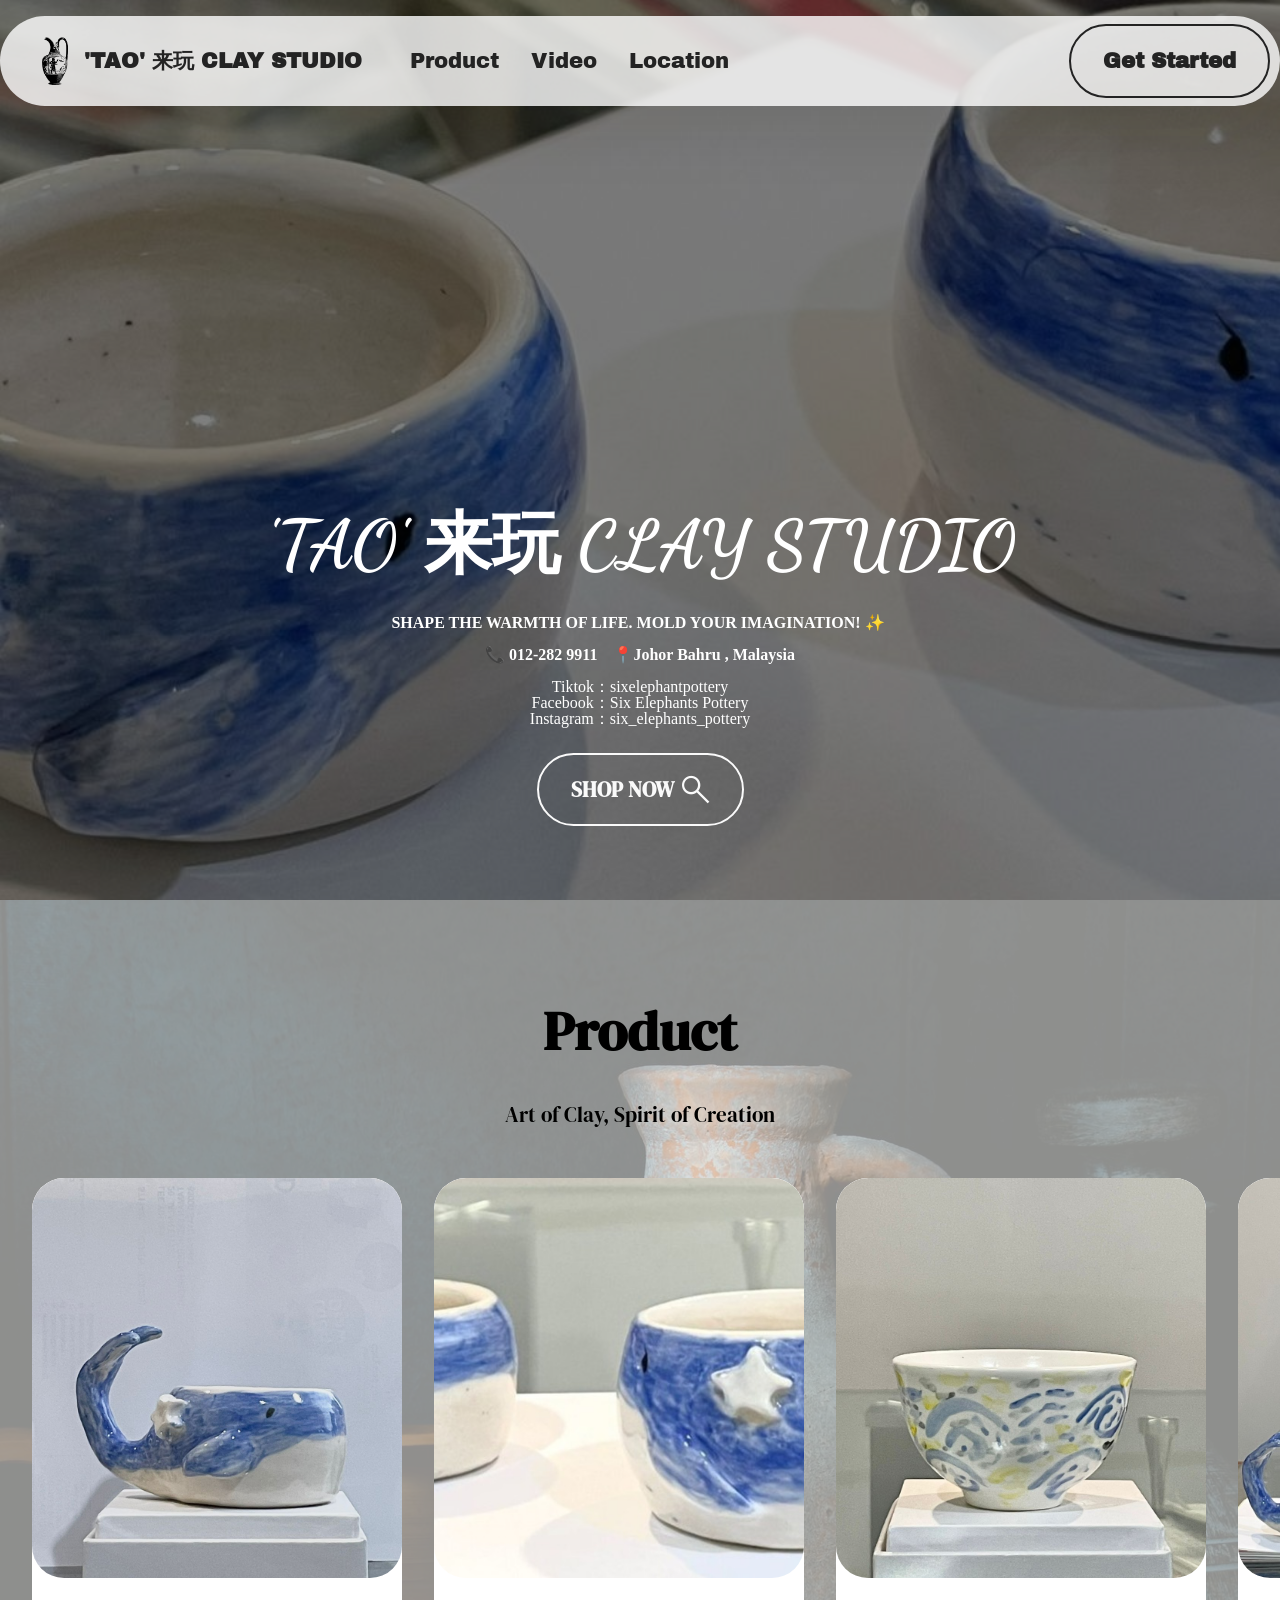
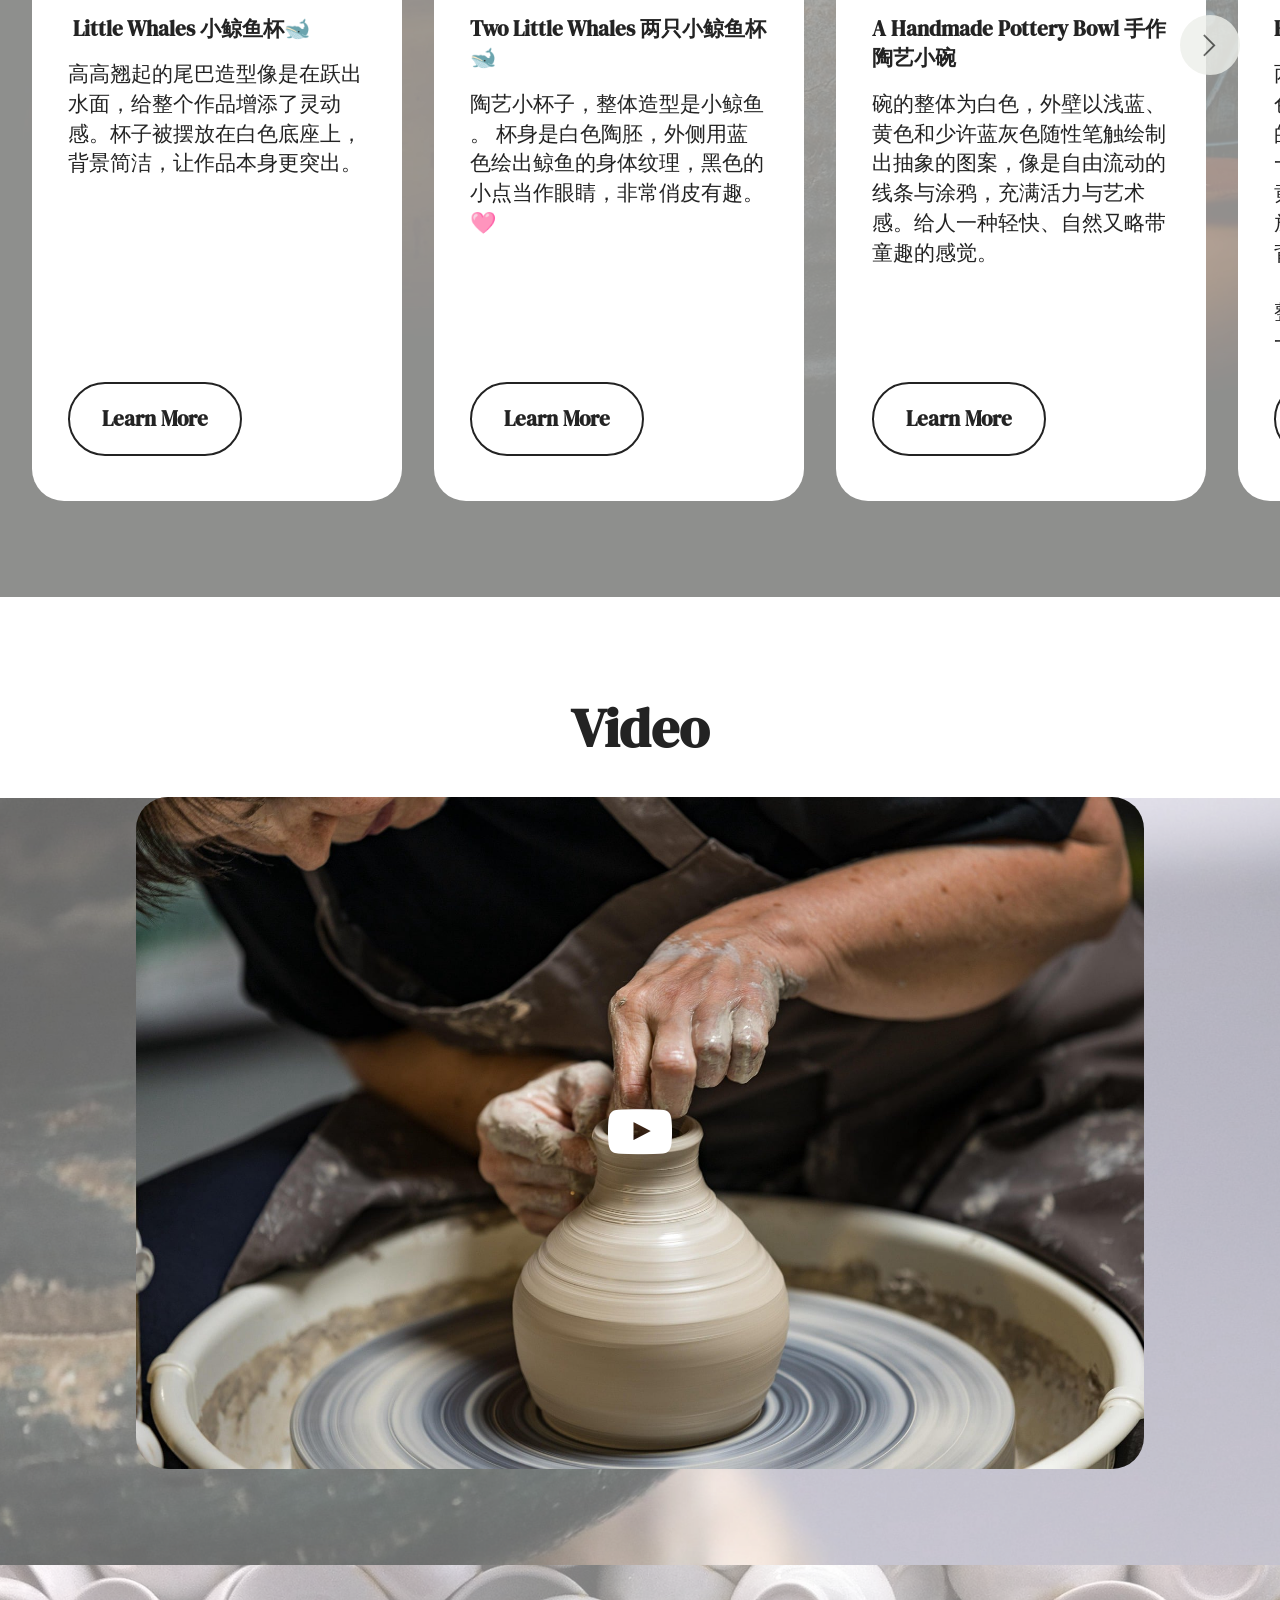
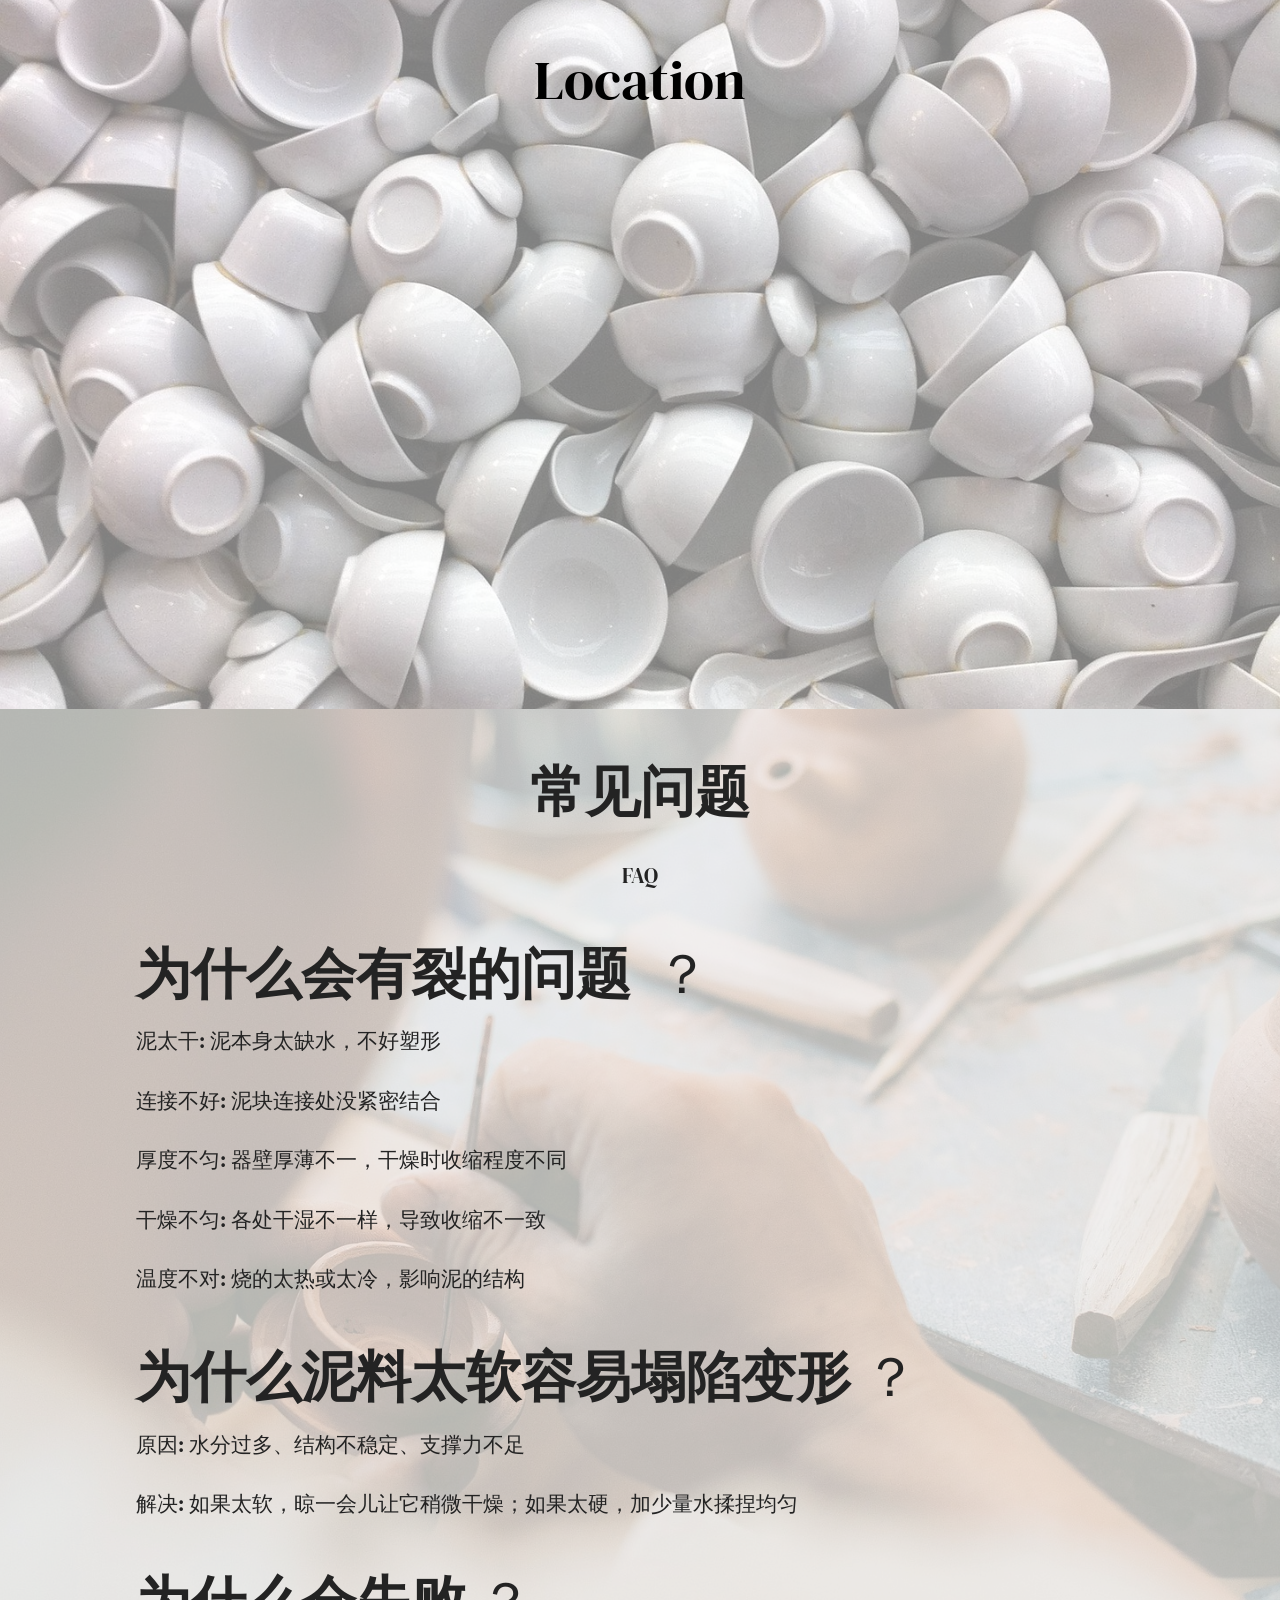
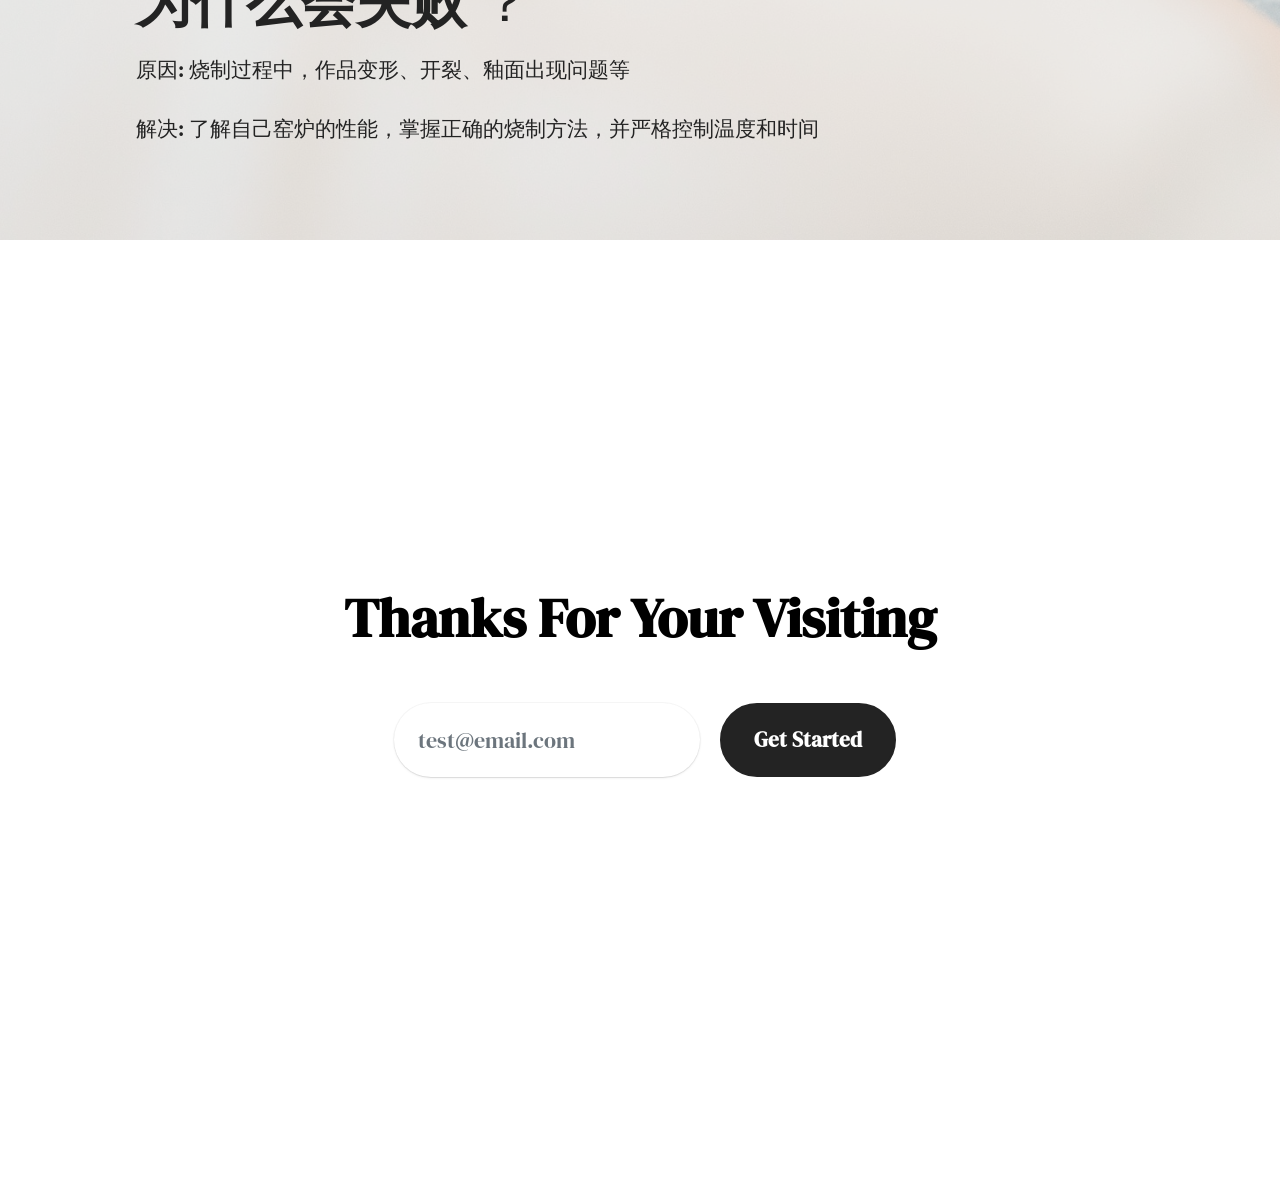
==== commit 63a8dfd1: "create github pages" ====
--- a/index.html
+++ b/index.html
@@ -5,12 +5,8 @@
   <meta charset="UTF-8">
   <meta http-equiv="X-UA-Compatible" content="IE=edge">
   <meta name="generator" content="Mobirise v6.1.4, mobirise.com">
-  <meta name="twitter:card" content="summary_large_image"/>
-  <meta name="twitter:image:src" content="assets/images/index-meta.jpg">
-  <meta property="og:image" content="assets/images/index-meta.jpg">
-  <meta name="twitter:title" content="'TAO' 来玩 CLAY STUDIO">
   <meta name="viewport" content="width=device-width, initial-scale=1, minimum-scale=1">
-  <link rel="shortcut icon" href="assets/images/mbr-1.png" type="image/x-icon">
+  <link rel="shortcut icon" href="assets/images/mbr-96x177.png" type="image/x-icon">
   <meta name="description" content="">
   
   
@@ -20,10 +16,15 @@
   <link rel="stylesheet" href="assets/parallax/jarallax.css">
   <link rel="stylesheet" href="assets/animatecss/animate.css">
   <link rel="stylesheet" href="assets/dropdown/css/style.css">
+  <link rel="stylesheet" href="assets/socicon/css/styles.css">
   <link rel="stylesheet" href="assets/theme/css/style.css">
-  <link rel="preload" href="https://fonts.googleapis.com/css?family=Oswald:200,300,400,500,600,700&display=swap" as="style" onload="this.onload=null;this.rel='stylesheet'">
-  <noscript><link rel="stylesheet" href="https://fonts.googleapis.com/css?family=Oswald:200,300,400,500,600,700&display=swap"></noscript>
-  <link rel="preload" as="style" href="assets/mobirise/css/mbr-additional.css?v=Jcsvk9"><link rel="stylesheet" href="assets/mobirise/css/mbr-additional.css?v=Jcsvk9" type="text/css">
+  <link rel="preload" href="https://fonts.googleapis.com/css?family=Dancing+Script:400,500,600,700&display=swap" as="style" onload="this.onload=null;this.rel='stylesheet'">
+  <noscript><link rel="stylesheet" href="https://fonts.googleapis.com/css?family=Dancing+Script:400,500,600,700&display=swap"></noscript>
+  <link rel="preload" href="https://fonts.googleapis.com/css?family=DM+Serif+Display:400,400i&display=swap" as="style" onload="this.onload=null;this.rel='stylesheet'">
+  <noscript><link rel="stylesheet" href="https://fonts.googleapis.com/css?family=DM+Serif+Display:400,400i&display=swap"></noscript>
+  <link rel="preload" href="https://fonts.googleapis.com/css?family=Archivo+Black:400&display=swap" as="style" onload="this.onload=null;this.rel='stylesheet'">
+  <noscript><link rel="stylesheet" href="https://fonts.googleapis.com/css?family=Archivo+Black:400&display=swap"></noscript>
+  <link rel="preload" as="style" href="assets/mobirise/css/mbr-additional.css?v=ur6nlN"><link rel="stylesheet" href="assets/mobirise/css/mbr-additional.css?v=ur6nlN" type="text/css">
 
   
   
@@ -31,15 +32,15 @@
 </head>
 <body>
   
-  <section data-bs-version="5.1" class="menu menu2 cid-uYWklT60q5" once="menu" id="menu02-10">
+  <section data-bs-version="5.1" class="menu menu1 cid-uYOosrHDNu" once="menu" id="menu01-0">
 	
 
 	<nav class="navbar navbar-dropdown navbar-fixed-top navbar-expand-lg">
 		<div class="container">
 			<div class="navbar-brand">
 				<span class="navbar-logo">
-					<a href="https://mobiri.se">
-						<img src="assets/images/mbr-1.png" alt="Pottery" style="height: 3rem;">
+					<a href="mailto:kdb4limjr@suma.edu.my">
+						<img src="assets/images/mbr-96x177.png" alt="Pottery" style="height: 3rem;">
 					</a>
 				</span>
 				<span class="navbar-caption-wrap"><a class="navbar-caption text-black display-4" href="https://mobiri.se">'TAO' 来玩 CLAY STUDIO</a></span>
@@ -54,39 +55,270 @@
 			</button>
 			<div class="collapse navbar-collapse" id="navbarSupportedContent">
 				<ul class="navbar-nav nav-dropdown" data-app-modern-menu="true"><li class="nav-item">
-						<a class="nav-link link text-black display-4" href="https://mobiri.se"><span class="mobi-mbri mobi-mbri-image-gallery mbr-iconfont mbr-iconfont-btn"></span>About Us</a>
+						<a class="nav-link link text-black display-4" href="https://mobiri.se">Product</a>
 					</li>
 					<li class="nav-item">
-						<a class="nav-link link text-black display-4" href="https://mobiri.se" aria-expanded="false"><span class="mobi-mbri mobi-mbri-image-slider mbr-iconfont mbr-iconfont-btn"></span>Product</a>
+						<a class="nav-link link text-black display-4" href="https://mobiri.se" aria-expanded="false">Video</a>
 					</li>
 					<li class="nav-item">
-						<a class="nav-link link text-black display-4" href="https://mobiri.se"><span class="mobi-mbri mobi-mbri-cash mbr-iconfont mbr-iconfont-btn"></span>Pricing</a>
-					</li><li class="nav-item"><a class="nav-link link text-black display-4" href="https://mobiri.se"><span class="mobi-mbri mobi-mbri-phone mbr-iconfont mbr-iconfont-btn"></span>Contacts</a></li></ul>
+						<a class="nav-link link text-black display-4" href="https://mobiri.se">Location</a>
+					</li></ul>
 				
-				<div class="navbar-buttons mbr-section-btn"><a class="btn btn-primary display-4" href="https://mobiri.se">SHOP NOW</a></div>
+				<div class="navbar-buttons mbr-section-btn"><a class="btn btn-black-outline display-4" href="https://mobiri.se">Get Started</a></div>
 			</div>
 		</div>
 	</nav>
 </section>
 
-<section data-bs-version="5.1" class="header2 cid-uYUv3ppV3j mbr-fullscreen mbr-parallax-background" id="header2-0">
-
-    
-
+<section data-bs-version="5.1" class="header16 cid-uYOplkuNvp mbr-fullscreen mbr-parallax-background" id="header17-4">
+  
+  <div class="mbr-overlay" style="opacity: 0.5; background-color: rgb(0, 0, 0);"></div>
+  <div class="container-fluid">
+    <div class="row">
+      <div class="content-wrap col-12 col-md-12">
+        <h1 class="mbr-section-title mbr-fonts-style mbr-white mb-4 display-1"><strong>'TAO' 来玩&nbsp;</strong><strong>CLAY STUDIO</strong></h1>
+        
+        <p><strong>SHAPE THE WARMTH OF LIFE. MOLD YOUR IMAGINATION! ✨&nbsp;</strong><br></p><p><strong>📞 012-282 9911&nbsp;&nbsp;&nbsp;&nbsp;📍Johor Bahru , Malaysia</strong></p><p>Tiktok：sixelephantpottery<br>Facebook：Six Elephants Pottery<br>Instagram：six_elephants_pottery<br></p>
+        <div class="mbr-section-btn"><a class="btn btn-white-outline display-7" href="https://mobiri.se"><span class="mobi-mbri mobi-mbri-search mbr-iconfont mbr-iconfont-btn"></span>SHOP NOW</a></div>
+      </div>
+    </div>
+  </div>
+</section>
+
+<section data-bs-version="5.1" class="features017 mbr-embla cid-uYOpzBKyKl" id="features017-5">
+	
+	<div class="mbr-overlay"></div>
+	<div class="position-relative">
+		<div class="container-fluid">
+			<div class="row justify-content-center">
+				<div class="col-12 content-head">
+					<div class="mbr-section-head mb-5">
+						<h4 class="mbr-section-title mbr-fonts-style align-center mb-0 display-2">
+							<strong>Product</strong></h4>
+						<h5 class="mbr-section-subtitle mbr-fonts-style align-center mb-0 mt-4 display-7">Art of Clay, Spirit of Creation</h5>
+					</div>
+				</div>
+			</div>
+		</div>
+
+		<div class="embla" data-skip-snaps="true" data-align="center" data-contain-scroll="trimSnaps" data-loop="true" data-auto-play="true" data-auto-play-interval="5" data-draggable="true">
+			<div class="embla__viewport container-fluid">
+				<div class="embla__container">
+					<div class="embla__slide slider-image item active" style="margin-left: 1rem; margin-right: 1rem;">
+						<div class="slide-content">
+							<div class="item-img">
+								<div class="item-wrapper">
+									<img src="assets/images/whatsapp-image-2025-10-06-at-11.22.03.jpeg" alt="Mobirise Website Builder" title="" data-slide-to="0" data-bs-slide-to="0">
+								</div>
+							</div>
+							<div class="item-content">
+								<h5 class="item-title mbr-fonts-style display-7"><strong>&nbsp;Little Whales 小鲸鱼杯🐋</strong></h5>
+								
+								<p class="mbr-text mbr-fonts-style mt-3 display-7">高高翘起的尾巴造型像是在跃出水面，给整个作品增添了灵动感。杯子被摆放在白色底座上，背景简洁，让作品本身更突出。</p>
+							</div>
+							<div class="mbr-section-btn item-footer mt-2"><a class="btn item-btn btn-black-outline display-7">Learn More</a></div>
+						</div>
+					</div>
+					<div class="embla__slide slider-image item" style="margin-left: 1rem; margin-right: 1rem;">
+						<div class="slide-content">
+							<div class="item-img">
+								<div class="item-wrapper">
+									<img src="assets/images/whatsapp-image-2025-10-06-at-11.22.01-3.jpeg" alt="Mobirise Website Builder" title="" data-slide-to="1" data-bs-slide-to="1">
+								</div>
+							</div>
+							<div class="item-content">
+								<h5 class="item-title mbr-fonts-style display-7"><strong>Two Little Whales 两只小鲸鱼杯🐋</strong></h5>
+								
+								<p class="mbr-text mbr-fonts-style mt-3 display-7">陶艺小杯子，整体造型是小鲸鱼 。 杯身是白色陶胚，外侧用蓝色绘出鲸鱼的身体纹理，黑色的小点当作眼睛，非常俏皮有趣。🩷</p>
+							</div>
+
+							<div class="mbr-section-btn item-footer mt-2"><a href="" class="btn item-btn btn-black-outline display-7" target="_blank">Learn More</a></div>
+						</div>
+					</div><div class="embla__slide slider-image item" style="margin-left: 1rem; margin-right: 1rem;">
+						<div class="slide-content">
+							<div class="item-img">
+								<div class="item-wrapper">
+									<img src="assets/images/whatsapp-image-2025-10-06-at-11.22.02-2.jpeg" alt="Mobirise Website Builder" title="" data-slide-to="2" data-bs-slide-to="2">
+								</div>
+							</div>
+							<div class="item-content">
+								<h5 class="item-title mbr-fonts-style display-7"><strong>A Handmade Pottery Bowl 手作陶艺小碗</strong></h5>
+								
+								<p class="mbr-text mbr-fonts-style mt-3 display-7">
+									碗的整体为白色，外壁以浅蓝、黄色和少许蓝灰色随性笔触绘制出抽象的图案，像是自由流动的线条与涂鸦，充满活力与艺术感。给人一种轻快、自然又略带童趣的感觉。</p>
+							</div>
+							<div class="mbr-section-btn item-footer mt-2"><a href="" class="btn item-btn btn-black-outline display-7" target="_blank">Learn More</a></div>
+						</div>
+					</div><div class="embla__slide slider-image item" style="margin-left: 1rem; margin-right: 1rem;">
+						<div class="slide-content">
+							<div class="item-img">
+								<div class="item-wrapper">
+									<img src="assets/images/whatsapp-image-2025-10-06-at-11.22.02-3.jpeg" alt="Mobirise Website Builder" title="" data-slide-to="3" data-bs-slide-to="3">
+								</div>
+							</div>
+							<div class="item-content">
+								<h5 class="item-title mbr-fonts-style display-7"><strong>Finished Pottery 成品</strong></h5>
+								
+								<p class="mbr-text mbr-fonts-style mt-3 display-7">
+									两个杯子是鲸鱼形状呈蓝色和白色，鲸鱼尾巴向上弯曲形成杯子的把手。在两个鲸鱼杯子中间有一个较小的小碗上面有蓝、白、黄色的漩涡状图案。这些杯子都放置在一个透明的玻璃表面上，背景是柔和的白色纸板墙壁。<br><br>整体构图简洁，色彩柔和，给人一种手工制作和艺术感的感觉。
+								</p>
+							</div>
+							<div class="mbr-section-btn item-footer mt-2"><a href="" class="btn item-btn btn-black-outline display-7" target="_blank">Learn More<br></a></div>
+						</div>
+					</div>
+					
+					
+					
+					
+					
+					
+				</div>
+			</div>
+			<button class="embla__button embla__button--prev">
+				<span class="mobi-mbri mobi-mbri-arrow-prev mbr-iconfont" aria-hidden="true"></span>
+				<span class="sr-only visually-hidden visually-hidden visually-hidden">Previous</span>
+			</button>
+			<button class="embla__button embla__button--next">
+				<span class="mobi-mbri mobi-mbri-arrow-next mbr-iconfont" aria-hidden="true"></span>
+				<span class="sr-only visually-hidden visually-hidden visually-hidden">Next</span>
+			</button>
+		</div>
+	</div>
+</section>
+
+<section data-bs-version="5.1" class="video1 cid-uYPvFCMaVK mbr-parallax-background" id="video1-m">
+    
+    <div class="mbr-overlay" style="opacity: 0.4; background-color: rgb(255, 255, 255);">
+    </div>
+    <div class="align-center container-fluid">
+        <div class="mbr-section-head">
+            <h4 class="mbr-section-title mbr-fonts-style mb-0 display-2">
+                <strong>Video</strong></h4>
+            
+        </div>
+        <div class="row justify-content-center mt-4">
+            <div class="col-12 col-lg-10">
+                <div class="box">
+                    <div class="mbr-media show-modal align-center" data-modal=".modalWindow">
+                        <a href="https://youtube.com/shorts/4cZKCJiEj7w?si=O4bcum2Ws6EKv2OK"><img src="assets/images/mbr-1920x1280.jpg" alt="Pottery"></a>
+                        <div class="icon-wrap">
+                            <span class="mbr-iconfont socicon-youtube socicon" style="color: rgb(255, 255, 255); fill: rgb(255, 255, 255);"></span>
+                        </div>
+                    </div>
+                </div>
+            </div>
+        </div>
+    </div>
+    <div>
+        <div class="modalWindow" style="display: none;">
+            <div class="modalWindow-container">
+                <div class="modalWindow-video-container">
+                    <div class="modalWindow-video">
+                        <iframe width="100%" height="100%" frameborder="0" allowfullscreen="1" data-src="https://youtube.com/shorts/duQTV2HItR4?si=as6skFoT1Nuy9Ca8"></iframe>
+                    </div>
+                    <a class="close" role="button" data-dismiss="modal" data-bs-dismiss="modal">
+                        <span aria-hidden="true" class="mbr-iconfont mobi-mbri-close mobi-mbri closeModal"></span>
+                        <span class="sr-only visually-hidden">Close</span>
+                    </a>
+                </div>
+            </div>
+        </div>
+    </div>
+</section>
+
+<section data-bs-version="5.1" class="map1 cid-uYOquCrULF" id="map1-b">
+    
     
     <div class="mbr-overlay" style="opacity: 0.5; background-color: rgb(255, 255, 255);"></div>
-
+    <div class="container">
+        <div class="mbr-section-head mb-4">
+            <h3 class="mbr-section-title mbr-fonts-style align-center mb-0 display-2">Location</h3>
+            
+        </div>
+        <div class="google-map"><iframe frameborder="0" style="border:0" src="https://www.google.com/maps/embed/v1/place?key=AIzaSyAtXm0x23nRCgazjDV2Kl3GTHRP411ougQ&amp;q=25, Jalan Harmonium 11, Taman Desa Tebrau, 81100 Johor Bahru, Johor Darul Ta'zim" allowfullscreen=""></iframe></div>
+    </div>
+</section>
+
+<section data-bs-version="5.1" class="content4 cid-uYP2XkO9aO mbr-fullscreen" id="list02-h">
+    
+
+    
+    <div class="mbr-overlay" style="opacity: 0.7; background-color: rgb(255, 255, 255);">
+    </div>
     <div class="container-fluid">
-        <div class="row">
-            <div class="col-12 col-lg-12">
-                <h1 class="mbr-section-title mbr-fonts-style mb-3 display-2"><strong>'TAO' 来玩 CLAY STUDIO</strong></h1>
-                
-                <p class="mbr-text mbr-fonts-style display-7">'TAO' 艺以时间为媒介，将灵感化为有形的艺术。泥土在双手与时间的雕琢下，逐渐拥有灵魂。<br><br>创作陶艺需要耐心、坚持与热爱，正如人生一样，平凡也能成就不凡。每一件作品，都承载着岁月的故事。</p>
-                <div class="mbr-section-btn mt-3"><a class="btn btn-black-outline display-7" href="About us.html#header11-1">Learn More →</a></div>
+        <div class="row justify-content-center">
+            <div class="col-lg-10">
+                <div class="title col-md-12 mb-5">
+                    <h3 class="mbr-section-title mbr-fonts-style display-2">
+                        <strong>常见问题</strong>
+                    </h3>
+                    <h4 class="mbr-section-subtitle mbr-fonts-style mb-0 mt-4 display-7">FAQ</h4>
+                </div>
+                <div class="item features-without-image col-12">
+                    <div class="item-wrapper">
+                        <div class="card-box align-left">
+                            <h5 class="card-title mbr-fonts-style mb-3 display-2"><strong>为什么会有裂的问题&nbsp;&nbsp;</strong>？</h5>
+                            <p class="card-text mbr-fonts-style mb-5 display-7">泥太干: 泥本身太缺水，不好塑形<br><br>连接不好: 泥块连接处没紧密结合<br><br>厚度不匀: 器壁厚薄不一，干燥时收缩程度不同<br><br>干燥不匀: 各处干湿不一样，导致收缩不一致<br><br>温度不对: 烧的太热或太冷，影响泥的结构</p>
+                        </div>
+                    </div>
+                </div>
+                <div class="item features-without-image col-12">
+                    <div class="item-wrapper">
+                        <div class="card-box align-left">
+                            <h5 class="card-title mbr-fonts-style mb-3 display-2"><strong>为什么泥料太软容易塌陷变形&nbsp;</strong>？</h5>
+                            <p class="card-text mbr-fonts-style mb-5 display-7">原因: 水分过多、结构不稳定、支撑力不足<br><br>解决: 如果太软，晾一会儿让它稍微干燥；如果太硬，加少量水揉捏均匀</p>
+                        </div>
+                    </div>
+                </div>
+                <div class="item features-without-image col-12">
+                    <div class="item-wrapper">
+                        <div class="card-box align-left">
+                            <h5 class="card-title mbr-fonts-style mb-3 display-2">
+                                <strong>为什么会失败 </strong>？</h5>
+                            <p class="card-text mbr-fonts-style mb-5 display-7">原因: 烧制过程中，作品变形、开裂、釉面出现问题等<br><br>解决: 了解自己窑炉的性能，掌握正确的烧制方法，并严格控制温度和时间</p>
+                        </div>
+                    </div>
+                </div>
             </div>
         </div>
     </div>
-</section><section class="display-7" style="padding: 0;align-items: center;justify-content: center;flex-wrap: wrap;    align-content: center;display: flex;position: relative;height: 4rem;"><a href="https://mobiri.se/4250577" style="flex: 1 1;height: 4rem;position: absolute;width: 100%;z-index: 1;"><img alt="" style="height: 4rem;" src="[data-uri]"></a><p style="margin: 0;text-align: center;" class="display-7">&#8204;</p><a style="z-index:1" href="https://mobirise.com/html-builder.html">HTML Builder</a></section><script src="assets/bootstrap/js/bootstrap.bundle.min.js"></script>  <script src="assets/parallax/jarallax.js"></script>  <script src="assets/smoothscroll/smooth-scroll.js"></script>  <script src="assets/ytplayer/index.js"></script>  <script src="assets/dropdown/js/navbar-dropdown.js"></script>  <script src="assets/theme/js/script.js"></script>  
+</section>
+
+<section data-bs-version="5.1" class="form1 cid-uYP316uP7w mbr-fullscreen" id="form01-i">
+	
+
+	
+
+	<div class="container-fluid">
+		<div class="row content-wrapper justify-content-center">
+			<div class="col-lg-7 mbr-form">
+				<div class="col-lg-12 col-md-12 col-sm-12">
+					<h5 class="mbr-section-title mbr-fonts-style mb-5 display-2">
+						<strong>Thanks For Your Visiting</strong></h5>
+				</div>
+
+				<div class="text-wrapper align-left" data-form-type="formoid">
+					<!--Formbuilder Form-->
+					<form action="https://mobirise.eu/" method="POST" class="mbr-form form-with-styler" data-form-title="Form Name"><input type="hidden" name="email" data-form-email="true" value="m9LRKPv4NOCvQnu4wgHp19tgzXmT07G1tKGFxDV9Th+p6g2qzV2ZMpePaQC4t+xjMQfArmXJ67I9WdAImlm1FFoUiHRGVLMN/j1L6+2k1KRybG/4gH8TkNX/fP6/tNnr">
+						<div class="row">
+							<div hidden="hidden" data-form-alert="" class="alert alert-success col-12">Thanks for filling out the form!</div>
+							<div hidden="hidden" data-form-alert-danger="" class="alert alert-danger col-12">
+								Oops...! some problem!
+							</div>
+						</div>
+						<div class="dragArea row">
+							<div data-for="email" class="col-lg-6 col-md-6 col-sm-12 form-group">
+								<input type="email" name="email" placeholder="test@email.com" data-form-field="email" class="form-control display-7" value="" id="email-form01-i">
+							</div>
+							<div class="col-auto mbr-section-btn"><button type="submit" class="w-100 w-100 w-100 w-100 w-100 w-100 btn btn-black display-7">Get Started</button></div>
+						</div>
+					</form>
+					<!--Formbuilder Form-->
+				</div>
+			</div>
+		</div>
+	</div>
+</section><section class="display-7" style="padding: 0;align-items: center;justify-content: center;flex-wrap: wrap;    align-content: center;display: flex;position: relative;height: 4rem;"><a href="https://mobiri.se/4250577" style="flex: 1 1;height: 4rem;position: absolute;width: 100%;z-index: 1;"><img alt="" style="height: 4rem;" src="[data-uri]"></a><p style="margin: 0;text-align: center;" class="display-7">&#8204;</p><a style="z-index:1" href="https://mobirise.com/builder/ai-website-creator.html">Best AI Website Creator</a></section><script src="assets/bootstrap/js/bootstrap.bundle.min.js"></script>  <script src="assets/parallax/jarallax.js"></script>  <script src="assets/smoothscroll/smooth-scroll.js"></script>  <script src="assets/ytplayer/index.js"></script>  <script src="assets/dropdown/js/navbar-dropdown.js"></script>  <script src="assets/embla/embla.min.js"></script>  <script src="assets/embla/script.js"></script>  <script src="assets/playervimeo/vimeo_player.js"></script>  <script src="assets/theme/js/script.js"></script>  <script src="assets/formoid/formoid.min.js"></script>  
   
   
  <div id="scrollToTop" class="scrollToTop mbr-arrow-up"><a style="text-align: center;"><i class="mbr-arrow-up-icon mbr-arrow-up-icon-cm cm-icon cm-icon-smallarrow-up"></i></a></div>
--- a/assets/socicon/css/styles.css
+++ b/assets/socicon/css/styles.css
@@ -0,0 +1,940 @@
+@charset "UTF-8";
+
+@font-face {
+  font-family: 'Socicon';
+  src:  url('../fonts/socicon.eot');
+  src:  url('../fonts/socicon.eot?#iefix') format('embedded-opentype'),
+    url('../fonts/socicon.woff2') format('woff2'),
+    url('../fonts/socicon.ttf') format('truetype'),
+    url('../fonts/socicon.woff') format('woff'),
+    url('../fonts/socicon.svg#socicon') format('svg');
+  font-weight: normal;
+  font-style: normal;
+  font-display: swap;
+}
+
+[data-icon]:before {
+  font-family: "socicon" !important;
+  content: attr(data-icon);
+  font-style: normal !important;
+  font-weight: normal !important;
+  font-variant: normal !important;
+  text-transform: none !important;
+  speak: none;
+  line-height: 1;
+  -webkit-font-smoothing: antialiased;
+  -moz-osx-font-smoothing: grayscale;
+}
+
+[class^="socicon-"], [class*=" socicon-"] {
+  /* use !important to prevent issues with browser extensions that change fonts */
+  font-family: 'Socicon' !important;
+  speak: none;
+  font-style: normal;
+  font-weight: normal;
+  font-variant: normal;
+  text-transform: none;
+  line-height: 1;
+
+  /* Better Font Rendering =========== */
+  -webkit-font-smoothing: antialiased;
+  -moz-osx-font-smoothing: grayscale;
+}
+
+.socicon-500px:before {
+  content: "\e000";
+}
+.socicon-8tracks:before {
+  content: "\e001";
+}
+.socicon-airbnb:before {
+  content: "\e002";
+}
+.socicon-alliance:before {
+  content: "\e003";
+}
+.socicon-amazon:before {
+  content: "\e004";
+}
+.socicon-amplement:before {
+  content: "\e005";
+}
+.socicon-android:before {
+  content: "\e006";
+}
+.socicon-angellist:before {
+  content: "\e007";
+}
+.socicon-apple:before {
+  content: "\e008";
+}
+.socicon-appnet:before {
+  content: "\e009";
+}
+.socicon-baidu:before {
+  content: "\e00a";
+}
+.socicon-bandcamp:before {
+  content: "\e00b";
+}
+.socicon-battlenet:before {
+  content: "\e00c";
+}
+.socicon-mixer:before {
+  content: "\e00d";
+}
+.socicon-bebee:before {
+  content: "\e00e";
+}
+.socicon-bebo:before {
+  content: "\e00f";
+}
+.socicon-behance:before {
+  content: "\e010";
+}
+.socicon-blizzard:before {
+  content: "\e011";
+}
+.socicon-blogger:before {
+  content: "\e012";
+}
+.socicon-buffer:before {
+  content: "\e013";
+}
+.socicon-chrome:before {
+  content: "\e014";
+}
+.socicon-coderwall:before {
+  content: "\e015";
+}
+.socicon-curse:before {
+  content: "\e016";
+}
+.socicon-dailymotion:before {
+  content: "\e017";
+}
+.socicon-deezer:before {
+  content: "\e018";
+}
+.socicon-delicious:before {
+  content: "\e019";
+}
+.socicon-deviantart:before {
+  content: "\e01a";
+}
+.socicon-diablo:before {
+  content: "\e01b";
+}
+.socicon-digg:before {
+  content: "\e01c";
+}
+.socicon-discord:before {
+  content: "\e01d";
+}
+.socicon-disqus:before {
+  content: "\e01e";
+}
+.socicon-douban:before {
+  content: "\e01f";
+}
+.socicon-draugiem:before {
+  content: "\e020";
+}
+.socicon-dribbble:before {
+  content: "\e021";
+}
+.socicon-drupal:before {
+  content: "\e022";
+}
+.socicon-ebay:before {
+  content: "\e023";
+}
+.socicon-ello:before {
+  content: "\e024";
+}
+.socicon-endomodo:before {
+  content: "\e025";
+}
+.socicon-envato:before {
+  content: "\e026";
+}
+.socicon-etsy:before {
+  content: "\e027";
+}
+.socicon-facebook:before {
+  content: "\e028";
+}
+.socicon-feedburner:before {
+  content: "\e029";
+}
+.socicon-filmweb:before {
+  content: "\e02a";
+}
+.socicon-firefox:before {
+  content: "\e02b";
+}
+.socicon-flattr:before {
+  content: "\e02c";
+}
+.socicon-flickr:before {
+  content: "\e02d";
+}
+.socicon-formulr:before {
+  content: "\e02e";
+}
+.socicon-forrst:before {
+  content: "\e02f";
+}
+.socicon-foursquare:before {
+  content: "\e030";
+}
+.socicon-friendfeed:before {
+  content: "\e031";
+}
+.socicon-github:before {
+  content: "\e032";
+}
+.socicon-goodreads:before {
+  content: "\e033";
+}
+.socicon-google:before {
+  content: "\e034";
+}
+.socicon-googlescholar:before {
+  content: "\e035";
+}
+.socicon-googlegroups:before {
+  content: "\e036";
+}
+.socicon-googlephotos:before {
+  content: "\e037";
+}
+.socicon-googleplus:before {
+  content: "\e038";
+}
+.socicon-grooveshark:before {
+  content: "\e039";
+}
+.socicon-hackerrank:before {
+  content: "\e03a";
+}
+.socicon-hearthstone:before {
+  content: "\e03b";
+}
+.socicon-hellocoton:before {
+  content: "\e03c";
+}
+.socicon-heroes:before {
+  content: "\e03d";
+}
+.socicon-smashcast:before {
+  content: "\e03e";
+}
+.socicon-horde:before {
+  content: "\e03f";
+}
+.socicon-houzz:before {
+  content: "\e040";
+}
+.socicon-icq:before {
+  content: "\e041";
+}
+.socicon-identica:before {
+  content: "\e042";
+}
+.socicon-imdb:before {
+  content: "\e043";
+}
+.socicon-instagram:before {
+  content: "\e044";
+}
+.socicon-issuu:before {
+  content: "\e045";
+}
+.socicon-istock:before {
+  content: "\e046";
+}
+.socicon-itunes:before {
+  content: "\e047";
+}
+.socicon-keybase:before {
+  content: "\e048";
+}
+.socicon-lanyrd:before {
+  content: "\e049";
+}
+.socicon-lastfm:before {
+  content: "\e04a";
+}
+.socicon-line:before {
+  content: "\e04b";
+}
+.socicon-linkedin:before {
+  content: "\e04c";
+}
+.socicon-livejournal:before {
+  content: "\e04d";
+}
+.socicon-lyft:before {
+  content: "\e04e";
+}
+.socicon-macos:before {
+  content: "\e04f";
+}
+.socicon-mail:before {
+  content: "\e050";
+}
+.socicon-medium:before {
+  content: "\e051";
+}
+.socicon-meetup:before {
+  content: "\e052";
+}
+.socicon-mixcloud:before {
+  content: "\e053";
+}
+.socicon-modelmayhem:before {
+  content: "\e054";
+}
+.socicon-mumble:before {
+  content: "\e055";
+}
+.socicon-myspace:before {
+  content: "\e056";
+}
+.socicon-newsvine:before {
+  content: "\e057";
+}
+.socicon-nintendo:before {
+  content: "\e058";
+}
+.socicon-npm:before {
+  content: "\e059";
+}
+.socicon-odnoklassniki:before {
+  content: "\e05a";
+}
+.socicon-openid:before {
+  content: "\e05b";
+}
+.socicon-opera:before {
+  content: "\e05c";
+}
+.socicon-outlook:before {
+  content: "\e05d";
+}
+.socicon-overwatch:before {
+  content: "\e05e";
+}
+.socicon-patreon:before {
+  content: "\e05f";
+}
+.socicon-paypal:before {
+  content: "\e060";
+}
+.socicon-periscope:before {
+  content: "\e061";
+}
+.socicon-persona:before {
+  content: "\e062";
+}
+.socicon-pinterest:before {
+  content: "\e063";
+}
+.socicon-play:before {
+  content: "\e064";
+}
+.socicon-player:before {
+  content: "\e065";
+}
+.socicon-playstation:before {
+  content: "\e066";
+}
+.socicon-pocket:before {
+  content: "\e067";
+}
+.socicon-qq:before {
+  content: "\e068";
+}
+.socicon-quora:before {
+  content: "\e069";
+}
+.socicon-raidcall:before {
+  content: "\e06a";
+}
+.socicon-ravelry:before {
+  content: "\e06b";
+}
+.socicon-reddit:before {
+  content: "\e06c";
+}
+.socicon-renren:before {
+  content: "\e06d";
+}
+.socicon-researchgate:before {
+  content: "\e06e";
+}
+.socicon-residentadvisor:before {
+  content: "\e06f";
+}
+.socicon-reverbnation:before {
+  content: "\e070";
+}
+.socicon-rss:before {
+  content: "\e071";
+}
+.socicon-sharethis:before {
+  content: "\e072";
+}
+.socicon-skype:before {
+  content: "\e073";
+}
+.socicon-slideshare:before {
+  content: "\e074";
+}
+.socicon-smugmug:before {
+  content: "\e075";
+}
+.socicon-snapchat:before {
+  content: "\e076";
+}
+.socicon-songkick:before {
+  content: "\e077";
+}
+.socicon-soundcloud:before {
+  content: "\e078";
+}
+.socicon-spotify:before {
+  content: "\e079";
+}
+.socicon-stackexchange:before {
+  content: "\e07a";
+}
+.socicon-stackoverflow:before {
+  content: "\e07b";
+}
+.socicon-starcraft:before {
+  content: "\e07c";
+}
+.socicon-stayfriends:before {
+  content: "\e07d";
+}
+.socicon-steam:before {
+  content: "\e07e";
+}
+.socicon-storehouse:before {
+  content: "\e07f";
+}
+.socicon-strava:before {
+  content: "\e080";
+}
+.socicon-streamjar:before {
+  content: "\e081";
+}
+.socicon-stumbleupon:before {
+  content: "\e082";
+}
+.socicon-swarm:before {
+  content: "\e083";
+}
+.socicon-teamspeak:before {
+  content: "\e084";
+}
+.socicon-teamviewer:before {
+  content: "\e085";
+}
+.socicon-technorati:before {
+  content: "\e086";
+}
+.socicon-telegram:before {
+  content: "\e087";
+}
+.socicon-tripadvisor:before {
+  content: "\e088";
+}
+.socicon-tripit:before {
+  content: "\e089";
+}
+.socicon-triplej:before {
+  content: "\e08a";
+}
+.socicon-tumblr:before {
+  content: "\e08b";
+}
+.socicon-twitch:before {
+  content: "\e08c";
+}
+.socicon-twitter:before {
+  content: "\e08d";
+}
+.socicon-uber:before {
+  content: "\e08e";
+}
+.socicon-ventrilo:before {
+  content: "\e08f";
+}
+.socicon-viadeo:before {
+  content: "\e090";
+}
+.socicon-viber:before {
+  content: "\e091";
+}
+.socicon-viewbug:before {
+  content: "\e092";
+}
+.socicon-vimeo:before {
+  content: "\e093";
+}
+.socicon-vine:before {
+  content: "\e094";
+}
+.socicon-vkontakte:before {
+  content: "\e095";
+}
+.socicon-warcraft:before {
+  content: "\e096";
+}
+.socicon-wechat:before {
+  content: "\e097";
+}
+.socicon-weibo:before {
+  content: "\e098";
+}
+.socicon-whatsapp:before {
+  content: "\e099";
+}
+.socicon-wikipedia:before {
+  content: "\e09a";
+}
+.socicon-windows:before {
+  content: "\e09b";
+}
+.socicon-wordpress:before {
+  content: "\e09c";
+}
+.socicon-wykop:before {
+  content: "\e09d";
+}
+.socicon-xbox:before {
+  content: "\e09e";
+}
+.socicon-xing:before {
+  content: "\e09f";
+}
+.socicon-yahoo:before {
+  content: "\e0a0";
+}
+.socicon-yammer:before {
+  content: "\e0a1";
+}
+.socicon-yandex:before {
+  content: "\e0a2";
+}
+.socicon-yelp:before {
+  content: "\e0a3";
+}
+.socicon-younow:before {
+  content: "\e0a4";
+}
+.socicon-youtube:before {
+  content: "\e0a5";
+}
+.socicon-zapier:before {
+  content: "\e0a6";
+}
+.socicon-zerply:before {
+  content: "\e0a7";
+}
+.socicon-zomato:before {
+  content: "\e0a8";
+}
+.socicon-zynga:before {
+  content: "\e0a9";
+}
+.socicon-bluesky:before {
+  content: "\e0aa";
+}
+.socicon-threads:before {
+  content: "\e0ab";
+}
+.socicon-spreadshirt:before {
+  content: "\e901";
+}
+.socicon-gamejolt:before {
+  content: "\e902";
+}
+.socicon-trello:before {
+  content: "\e903";
+}
+.socicon-tunein:before {
+  content: "\e904";
+}
+.socicon-bloglovin:before {
+  content: "\e905";
+}
+.socicon-gamewisp:before {
+  content: "\e906";
+}
+.socicon-messenger:before {
+  content: "\e907";
+}
+.socicon-pandora:before {
+  content: "\e908";
+}
+.socicon-augment:before {
+  content: "\e909";
+}
+.socicon-bitbucket:before {
+  content: "\e90a";
+}
+.socicon-fyuse:before {
+  content: "\e90b";
+}
+.socicon-yt-gaming:before {
+  content: "\e90c";
+}
+.socicon-sketchfab:before {
+  content: "\e90d";
+}
+.socicon-mobcrush:before {
+  content: "\e90e";
+}
+.socicon-microsoft:before {
+  content: "\e90f";
+}
+.socicon-realtor:before {
+  content: "\e910";
+}
+.socicon-tidal:before {
+  content: "\e911";
+}
+.socicon-qobuz:before {
+  content: "\e912";
+}
+.socicon-natgeo:before {
+  content: "\e913";
+}
+.socicon-mastodon:before {
+  content: "\e914";
+}
+.socicon-unsplash:before {
+  content: "\e915";
+}
+.socicon-homeadvisor:before {
+  content: "\e916";
+}
+.socicon-angieslist:before {
+  content: "\e917";
+}
+.socicon-codepen:before {
+  content: "\e918";
+}
+.socicon-slack:before {
+  content: "\e919";
+}
+.socicon-openaigym:before {
+  content: "\e91a";
+}
+.socicon-logmein:before {
+  content: "\e91b";
+}
+.socicon-fiverr:before {
+  content: "\e91c";
+}
+.socicon-gotomeeting:before {
+  content: "\e91d";
+}
+.socicon-aliexpress:before {
+  content: "\e91e";
+}
+.socicon-guru:before {
+  content: "\e91f";
+}
+.socicon-appstore:before {
+  content: "\e920";
+}
+.socicon-homes:before {
+  content: "\e921";
+}
+.socicon-zoom:before {
+  content: "\e922";
+}
+.socicon-alibaba:before {
+  content: "\e923";
+}
+.socicon-craigslist:before {
+  content: "\e924";
+}
+.socicon-wix:before {
+  content: "\e925";
+}
+.socicon-redfin:before {
+  content: "\e926";
+}
+.socicon-googlecalendar:before {
+  content: "\e927";
+}
+.socicon-shopify:before {
+  content: "\e928";
+}
+.socicon-freelancer:before {
+  content: "\e929";
+}
+.socicon-seedrs:before {
+  content: "\e92a";
+}
+.socicon-bing:before {
+  content: "\e92b";
+}
+.socicon-doodle:before {
+  content: "\e92c";
+}
+.socicon-bonanza:before {
+  content: "\e92d";
+}
+.socicon-squarespace:before {
+  content: "\e92e";
+}
+.socicon-toptal:before {
+  content: "\e92f";
+}
+.socicon-gust:before {
+  content: "\e930";
+}
+.socicon-ask:before {
+  content: "\e931";
+}
+.socicon-trulia:before {
+  content: "\e932";
+}
+.socicon-loomly:before {
+  content: "\e933";
+}
+.socicon-ghost:before {
+  content: "\e934";
+}
+.socicon-upwork:before {
+  content: "\e935";
+}
+.socicon-fundable:before {
+  content: "\e936";
+}
+.socicon-booking:before {
+  content: "\e937";
+}
+.socicon-googlemaps:before {
+  content: "\e938";
+}
+.socicon-zillow:before {
+  content: "\e939";
+}
+.socicon-niconico:before {
+  content: "\e93a";
+}
+.socicon-toneden:before {
+  content: "\e93b";
+}
+.socicon-crunchbase:before {
+  content: "\e93c";
+}
+.socicon-homefy:before {
+  content: "\e93d";
+}
+.socicon-calendly:before {
+  content: "\e93e";
+}
+.socicon-livemaster:before {
+  content: "\e93f";
+}
+.socicon-udemy:before {
+  content: "\e940";
+}
+.socicon-codered:before {
+  content: "\e941";
+}
+.socicon-origin:before {
+  content: "\e942";
+}
+.socicon-nextdoor:before {
+  content: "\e943";
+}
+.socicon-portfolio:before {
+  content: "\e944";
+}
+.socicon-instructables:before {
+  content: "\e945";
+}
+.socicon-gitlab:before {
+  content: "\e946";
+}
+.socicon-hackernews:before {
+  content: "\e947";
+}
+.socicon-smashwords:before {
+  content: "\e948";
+}
+.socicon-kobo:before {
+  content: "\e949";
+}
+.socicon-bookbub:before {
+  content: "\e94a";
+}
+.socicon-mailru:before {
+  content: "\e94b";
+}
+.socicon-moddb:before {
+  content: "\e94c";
+}
+.socicon-indiedb:before {
+  content: "\e94d";
+}
+.socicon-traxsource:before {
+  content: "\e94e";
+}
+.socicon-gamefor:before {
+  content: "\e94f";
+}
+.socicon-pixiv:before {
+  content: "\e950";
+}
+.socicon-myanimelist:before {
+  content: "\e951";
+}
+.socicon-blackberry:before {
+  content: "\e952";
+}
+.socicon-wickr:before {
+  content: "\e953";
+}
+.socicon-spip:before {
+  content: "\e954";
+}
+.socicon-napster:before {
+  content: "\e955";
+}
+.socicon-beatport:before {
+  content: "\e956";
+}
+.socicon-hackerone:before {
+  content: "\e957";
+}
+.socicon-internet:before {
+  content: "\e958";
+}
+.socicon-ubuntu:before {
+  content: "\e959";
+}
+.socicon-artstation:before {
+  content: "\e95a";
+}
+.socicon-invision:before {
+  content: "\e95b";
+}
+.socicon-torial:before {
+  content: "\e95c";
+}
+.socicon-collectorz:before {
+  content: "\e95d";
+}
+.socicon-seenthis:before {
+  content: "\e95e";
+}
+.socicon-googleplaymusic:before {
+  content: "\e95f";
+}
+.socicon-debian:before {
+  content: "\e960";
+}
+.socicon-filmfreeway:before {
+  content: "\e961";
+}
+.socicon-gnome:before {
+  content: "\e962";
+}
+.socicon-itchio:before {
+  content: "\e963";
+}
+.socicon-jamendo:before {
+  content: "\e964";
+}
+.socicon-mix:before {
+  content: "\e965";
+}
+.socicon-sharepoint:before {
+  content: "\e966";
+}
+.socicon-tinder:before {
+  content: "\e967";
+}
+.socicon-windguru:before {
+  content: "\e968";
+}
+.socicon-cdbaby:before {
+  content: "\e969";
+}
+.socicon-elementaryos:before {
+  content: "\e96a";
+}
+.socicon-stage32:before {
+  content: "\e96b";
+}
+.socicon-tiktok:before {
+  content: "\e96c";
+}
+.socicon-gitter:before {
+  content: "\e96d";
+}
+.socicon-letterboxd:before {
+  content: "\e96e";
+}
+.socicon-threema:before {
+  content: "\e96f";
+}
+.socicon-splice:before {
+  content: "\e970";
+}
+.socicon-metapop:before {
+  content: "\e971";
+}
+.socicon-naver:before {
+  content: "\e972";
+}
+.socicon-remote:before {
+  content: "\e973";
+}
+.socicon-flipboard:before {
+  content: "\e974";
+}
+.socicon-googlehangouts:before {
+  content: "\e975";
+}
+.socicon-dlive:before {
+  content: "\e976";
+}
+.socicon-vsco:before {
+  content: "\e977";
+}
+.socicon-stitcher:before {
+  content: "\e978";
+}
+.socicon-avvo:before {
+  content: "\e979";
+}
+.socicon-redbubble:before {
+  content: "\e97a";
+}
+.socicon-society6:before {
+  content: "\e97b";
+}
+.socicon-zazzle:before {
+  content: "\e97c";
+}
+.socicon-eitaa:before {
+  content: "\e97d";
+}
+.socicon-soroush:before {
+  content: "\e97e";
+}
+.socicon-bale:before {
+  content: "\e97f";
+}
--- a/assets/mobirise/css/mbr-additional.css
+++ b/assets/mobirise/css/mbr-additional.css
@@ -20,15 +20,15 @@
   font-family: Inter Tight;
 }
 .display-1 {
-  font-family: 'Oswald', sans-serif;
-  font-size: 12rem;
+  font-family: 'Dancing Script', handwriting;
+  font-size: 5rem;
   line-height: 1;
 }
 .display-1 > .mbr-iconfont {
-  font-size: 15rem;
+  font-size: 6.25rem;
 }
 .display-2 {
-  font-family: 'Oswald', sans-serif;
+  font-family: 'DM Serif Display', serif;
   font-size: 4rem;
   line-height: 1;
 }
@@ -36,7 +36,7 @@
   font-size: 5rem;
 }
 .display-4 {
-  font-family: 'Oswald', sans-serif;
+  font-family: 'Archivo Black', sans-serif;
   font-size: 1.4rem;
   line-height: 1.5;
 }
@@ -44,7 +44,7 @@
   font-size: 1.75rem;
 }
 .display-5 {
-  font-family: 'Oswald', sans-serif;
+  font-family: 'Dancing Script', handwriting;
   font-size: 2rem;
   line-height: 1.5;
 }
@@ -52,12 +52,12 @@
   font-size: 2.5rem;
 }
 .display-7 {
-  font-family: 'Oswald', sans-serif;
-  font-size: 1rem;
+  font-family: 'DM Serif Display', serif;
+  font-size: 1.4rem;
   line-height: 1.3;
 }
 .display-7 > .mbr-iconfont {
-  font-size: 1.25rem;
+  font-size: 1.75rem;
 }
 /* ---- Fluid typography for mobile devices ---- */
 /* 1.4 - font scale ratio ( bootstrap == 1.42857 ) */
@@ -66,14 +66,14 @@
 /* 0.65 - min scale variable, may vary */
 @media (max-width: 992px) {
   .display-1 {
-    font-size: 9.6rem;
+    font-size: 4rem;
   }
 }
 @media (max-width: 768px) {
   .display-1 {
-    font-size: 8.4rem;
-    font-size: calc( 4.85rem + (12 - 4.85) * ((100vw - 20rem) / (48 - 20)));
-    line-height: calc( 1.1 * (4.85rem + (12 - 4.85) * ((100vw - 20rem) / (48 - 20))));
+    font-size: 3.5rem;
+    font-size: calc( 2.4rem + (5 - 2.4) * ((100vw - 20rem) / (48 - 20)));
+    line-height: calc( 1.1 * (2.4rem + (5 - 2.4) * ((100vw - 20rem) / (48 - 20))));
   }
   .display-2 {
     font-size: 3.2rem;
@@ -91,16 +91,16 @@
     line-height: calc( 1.4 * (1.35rem + (2 - 1.35) * ((100vw - 20rem) / (48 - 20))));
   }
   .display-7 {
-    font-size: 0.8rem;
-    font-size: calc( 1rem + (1 - 1) * ((100vw - 20rem) / (48 - 20)));
-    line-height: calc( 1.4 * (1rem + (1 - 1) * ((100vw - 20rem) / (48 - 20))));
+    font-size: 1.12rem;
+    font-size: calc( 1.14rem + (1.4 - 1.14) * ((100vw - 20rem) / (48 - 20)));
+    line-height: calc( 1.4 * (1.14rem + (1.4 - 1.14) * ((100vw - 20rem) / (48 - 20))));
   }
 }
 @media (min-width: 992px) and (max-width: 1400px) {
   .display-1 {
-    font-size: 8.4rem;
-    font-size: calc( 4.85rem + (12 - 4.85) * ((100vw - 62rem) / (87 - 62)));
-    line-height: calc( 1.1 * (4.85rem + (12 - 4.85) * ((100vw - 62rem) / (87 - 62))));
+    font-size: 3.5rem;
+    font-size: calc( 2.4rem + (5 - 2.4) * ((100vw - 62rem) / (87 - 62)));
+    line-height: calc( 1.1 * (2.4rem + (5 - 2.4) * ((100vw - 62rem) / (87 - 62))));
   }
   .display-2 {
     font-size: 3.2rem;
@@ -118,9 +118,9 @@
     line-height: calc( 1.4 * (1.35rem + (2 - 1.35) * ((100vw - 62rem) / (87 - 62))));
   }
   .display-7 {
-    font-size: 0.8rem;
-    font-size: calc( 1rem + (1 - 1) * ((100vw - 62rem) / (87 - 62)));
-    line-height: calc( 1.4 * (1rem + (1 - 1) * ((100vw - 62rem) / (87 - 62))));
+    font-size: 1.12rem;
+    font-size: calc( 1.14rem + (1.4 - 1.14) * ((100vw - 62rem) / (87 - 62)));
+    line-height: calc( 1.4 * (1.14rem + (1.4 - 1.14) * ((100vw - 62rem) / (87 - 62))));
   }
 }
 /* Buttons */
@@ -152,7 +152,7 @@
   background-color: #3a341c !important;
 }
 .bg-info {
-  background-color: #320707 !important;
+  background-color: #419da5 !important;
 }
 .bg-warning {
   background-color: #a0e2e1 !important;
@@ -206,8 +206,8 @@
 }
 .btn-info,
 .btn-info:active {
-  background-color: #320707 !important;
-  border-color: #320707 !important;
+  background-color: #419da5 !important;
+  border-color: #419da5 !important;
   color: #ffffff !important;
   box-shadow: none;
 }
@@ -216,15 +216,15 @@
 .btn-info.focus,
 .btn-info.active {
   color: inherit;
-  background-color: #5f0d0d !important;
-  border-color: #5f0d0d !important;
+  background-color: #5bb6be !important;
+  border-color: #5bb6be !important;
   box-shadow: none;
 }
 .btn-info.disabled,
 .btn-info:disabled {
   color: #ffffff !important;
-  background-color: #5f0d0d !important;
-  border-color: #5f0d0d !important;
+  background-color: #5bb6be !important;
+  border-color: #5bb6be !important;
 }
 .btn-success,
 .btn-success:active {
@@ -381,23 +381,23 @@
 .btn-info-outline,
 .btn-info-outline:active {
   background-color: transparent !important;
-  border-color: #320707;
-  color: #320707;
+  border-color: #419da5;
+  color: #419da5;
 }
 .btn-info-outline:hover,
 .btn-info-outline:focus,
 .btn-info-outline.focus,
 .btn-info-outline.active {
-  color: #000000 !important;
+  color: #286267 !important;
   background-color: transparent !important;
-  border-color: #000000 !important;
+  border-color: #286267 !important;
   box-shadow: none !important;
 }
 .btn-info-outline.disabled,
 .btn-info-outline:disabled {
   color: #ffffff !important;
-  background-color: #320707 !important;
-  border-color: #320707 !important;
+  background-color: #419da5 !important;
+  border-color: #419da5 !important;
 }
 .btn-success-outline,
 .btn-success-outline:active {
@@ -514,7 +514,7 @@
   color: #3a341c !important;
 }
 .text-info {
-  color: #320707 !important;
+  color: #419da5 !important;
 }
 .text-warning {
   color: #a0e2e1 !important;
@@ -546,7 +546,7 @@
 a.text-info:hover,
 a.text-info:focus,
 a.text-info.active {
-  color: #000000 !important;
+  color: #24575c !important;
 }
 a.text-warning:hover,
 a.text-warning:focus,
@@ -586,7 +586,7 @@
   background-color: #70c770;
 }
 .alert-info {
-  background-color: #320707;
+  background-color: #419da5;
 }
 .alert-warning {
   background-color: #a0e2e1;
@@ -625,7 +625,7 @@
 }
 .mbr-plan-header.bg-info .mbr-plan-subtitle,
 .mbr-plan-header.bg-info .mbr-plan-price-desc {
-  color: #f3abab;
+  color: #92cfd4;
 }
 .mbr-plan-header.bg-warning .mbr-plan-subtitle,
 .mbr-plan-header.bg-warning .mbr-plan-price-desc {
@@ -640,14 +640,14 @@
   border-radius: 100px;
 }
 .form-control {
-  font-family: 'Oswald', sans-serif;
-  font-size: 1rem;
+  font-family: 'DM Serif Display', serif;
+  font-size: 1.4rem;
   line-height: 1.3;
   font-weight: 400;
   border-radius: 40px !important;
 }
 .form-control > .mbr-iconfont {
-  font-size: 1.25rem;
+  font-size: 1.75rem;
 }
 .form-control:hover,
 .form-control:focus {
@@ -655,13 +655,13 @@
   border-color: #9fe870 !important;
 }
 .form-control:-webkit-input-placeholder {
-  font-family: 'Oswald', sans-serif;
-  font-size: 1rem;
+  font-family: 'DM Serif Display', serif;
+  font-size: 1.4rem;
   line-height: 1.3;
   font-weight: 400;
 }
 .form-control:-webkit-input-placeholder > .mbr-iconfont {
-  font-size: 1.25rem;
+  font-size: 1.75rem;
 }
 blockquote {
   border-color: #9fe870;
@@ -778,34 +778,12 @@
   outline-offset: 2px !important;
   transition: outline 0.2s ease-in-out;
 }
-.cid-uYUv3ppV3j {
-  background-image: url("../../../assets/images/whatsapp-image-2025-10-06-at-11.22.02.jpeg");
-}
-.cid-uYUv3ppV3j .mbr-fallback-image.disabled {
-  display: none;
-}
-.cid-uYUv3ppV3j .mbr-fallback-image {
-  display: block;
-  background-size: cover;
-  background-position: center center;
-  width: 100%;
-  height: 100%;
-  position: absolute;
-  top: 0;
-}
-.cid-uYUv3ppV3j .mbr-text,
-.cid-uYUv3ppV3j .mbr-section-btn {
-  text-align: center;
-}
-.cid-uYUv3ppV3j .mbr-section-title {
-  text-align: center;
-}
-.cid-uYWklT60q5 {
+.cid-uYOosrHDNu {
   z-index: 1000;
   width: 100%;
   position: relative;
 }
-.cid-uYWklT60q5 .dropdown-item:before {
+.cid-uYOosrHDNu .dropdown-item:before {
   font-family: Moririse2 !important;
   content: "\e966";
   display: inline-block;
@@ -823,11 +801,11 @@
   transition: all 0.25s ease-in-out;
 }
 @media (max-width: 767px) {
-  .cid-uYWklT60q5 .navbar-toggler {
+  .cid-uYOosrHDNu .navbar-toggler {
     transform: scale(0.8);
   }
 }
-.cid-uYWklT60q5 .navbar-brand {
+.cid-uYOosrHDNu .navbar-brand {
   flex-shrink: 0;
   align-items: center;
   margin-right: 0;
@@ -836,40 +814,39 @@
   word-break: break-word;
   z-index: 1;
 }
-.cid-uYWklT60q5 .navbar-brand img {
+.cid-uYOosrHDNu .navbar-brand img {
   max-width: 100%;
   max-height: 100%;
   border-radius: 0px !important;
 }
-.cid-uYWklT60q5 .navbar-brand .navbar-caption {
+.cid-uYOosrHDNu .navbar-brand .navbar-caption {
   line-height: inherit !important;
 }
-.cid-uYWklT60q5 .navbar-brand .navbar-logo a {
+.cid-uYOosrHDNu .navbar-brand .navbar-logo a {
   outline: none;
 }
-.cid-uYWklT60q5 .navbar-nav {
+.cid-uYOosrHDNu .navbar-nav {
   margin: auto;
   margin-left: 0;
-  margin-left: auto;
-}
-.cid-uYWklT60q5 .navbar-nav .nav-item {
+}
+.cid-uYOosrHDNu .navbar-nav .nav-item {
   padding: 0 !important;
   transition: .3s all !important;
 }
-.cid-uYWklT60q5 .navbar-nav .nav-item .nav-link {
+.cid-uYOosrHDNu .navbar-nav .nav-item .nav-link {
   padding: 16px !important;
   margin: 0 !important;
   border-radius: 1rem !important;
   transition: .3s all !important;
 }
-.cid-uYWklT60q5 .navbar-nav .nav-item .nav-link:hover {
+.cid-uYOosrHDNu .navbar-nav .nav-item .nav-link:hover {
   background-color: rgba(27, 31, 10, 0.06);
 }
-.cid-uYWklT60q5 .navbar-nav .open .nav-link::after {
+.cid-uYOosrHDNu .navbar-nav .open .nav-link::after {
   transform: rotate(180deg);
 }
 @media (min-width: 992px) {
-  .cid-uYWklT60q5 .navbar-nav .open .nav-link::before {
+  .cid-uYOosrHDNu .navbar-nav .open .nav-link::before {
     content: "";
     width: 100%;
     height: 20px;
@@ -878,48 +855,48 @@
     position: absolute;
   }
 }
-.cid-uYWklT60q5 .navbar-nav .dropdown-item {
+.cid-uYOosrHDNu .navbar-nav .dropdown-item {
   padding: 12px !important;
   border-radius: 0.5rem !important;
   margin: 0 8px !important;
   transition: .3s all !important;
 }
-.cid-uYWklT60q5 .navbar-nav .dropdown-item:hover {
+.cid-uYOosrHDNu .navbar-nav .dropdown-item:hover {
   background-color: rgba(27, 31, 10, 0.06);
 }
 @media (min-width: 992px) {
-  .cid-uYWklT60q5 .navbar-nav {
+  .cid-uYOosrHDNu .navbar-nav {
     padding-left: 1.5rem;
   }
 }
-.cid-uYWklT60q5 .nav-link {
+.cid-uYOosrHDNu .nav-link {
   width: fit-content;
   position: relative;
 }
-.cid-uYWklT60q5 .navbar-logo {
+.cid-uYOosrHDNu .navbar-logo {
   padding-left: 2rem;
   margin: 0 !important;
 }
 @media (max-width: 767px) {
-  .cid-uYWklT60q5 .navbar-logo {
+  .cid-uYOosrHDNu .navbar-logo {
     padding-left: 1rem;
   }
 }
-.cid-uYWklT60q5 .navbar-caption {
+.cid-uYOosrHDNu .navbar-caption {
   padding-left: 1rem;
   padding-right: .5rem;
 }
 @media (max-width: 767px) {
-  .cid-uYWklT60q5 .nav-dropdown {
+  .cid-uYOosrHDNu .nav-dropdown {
     padding-bottom: 0.5rem;
   }
 }
-.cid-uYWklT60q5 .nav-dropdown .link.dropdown-toggle::after {
+.cid-uYOosrHDNu .nav-dropdown .link.dropdown-toggle::after {
   margin-left: 0.5rem;
   margin-top: 0.2rem;
   transition: .3s all;
 }
-.cid-uYWklT60q5 .container {
+.cid-uYOosrHDNu .container {
   display: flex;
   height: 90px;
   padding: 0.5rem 0.6rem;
@@ -940,24 +917,24 @@
   box-shadow: 0 30px 60px 0 rgba(27, 31, 10, 0.08);
 }
 @media (max-width: 992px) {
-  .cid-uYWklT60q5 .container {
+  .cid-uYOosrHDNu .container {
     padding-right: 2rem;
   }
 }
 @media (max-width: 767px) {
-  .cid-uYWklT60q5 .container {
+  .cid-uYOosrHDNu .container {
     width: 95%;
     height: 56px !important;
     padding-right: 1rem;
     margin-top: 0rem;
   }
 }
-.cid-uYWklT60q5 .iconfont-wrapper {
+.cid-uYOosrHDNu .iconfont-wrapper {
   color: #000000 !important;
   font-size: 1.5rem;
   padding-right: 0.5rem;
 }
-.cid-uYWklT60q5 .dropdown-menu {
+.cid-uYOosrHDNu .dropdown-menu {
   flex-wrap: wrap;
   flex-direction: column;
   max-width: 100%;
@@ -968,35 +945,35 @@
   background: #ffffff;
   background: rgba(255, 255, 255, 0.8) !important;
 }
-.cid-uYWklT60q5 .nav-item:focus,
-.cid-uYWklT60q5 .nav-link:focus {
+.cid-uYOosrHDNu .nav-item:focus,
+.cid-uYOosrHDNu .nav-link:focus {
   outline: none;
 }
-.cid-uYWklT60q5 .dropdown .dropdown-menu .dropdown-item {
+.cid-uYOosrHDNu .dropdown .dropdown-menu .dropdown-item {
   width: auto;
   transition: all 0.25s ease-in-out;
 }
-.cid-uYWklT60q5 .dropdown .dropdown-menu .dropdown-item::after {
+.cid-uYOosrHDNu .dropdown .dropdown-menu .dropdown-item::after {
   right: 0.5rem;
 }
-.cid-uYWklT60q5 .dropdown .dropdown-menu .dropdown-item .mbr-iconfont {
+.cid-uYOosrHDNu .dropdown .dropdown-menu .dropdown-item .mbr-iconfont {
   margin-right: 0.5rem;
   vertical-align: sub;
 }
-.cid-uYWklT60q5 .dropdown .dropdown-menu .dropdown-item .mbr-iconfont:before {
+.cid-uYOosrHDNu .dropdown .dropdown-menu .dropdown-item .mbr-iconfont:before {
   display: inline-block;
   transform: scale(1, 1);
   transition: all 0.25s ease-in-out;
 }
-.cid-uYWklT60q5 .collapsed .dropdown-menu .dropdown-item:before {
+.cid-uYOosrHDNu .collapsed .dropdown-menu .dropdown-item:before {
   display: none;
 }
-.cid-uYWklT60q5 .collapsed .dropdown .dropdown-menu .dropdown-item {
+.cid-uYOosrHDNu .collapsed .dropdown .dropdown-menu .dropdown-item {
   padding: 0.235em 1.5em 0.235em 1.5em !important;
   transition: none;
   margin: 0 !important;
 }
-.cid-uYWklT60q5 .navbar {
+.cid-uYOosrHDNu .navbar {
   min-height: 90px;
   transition: all 0.3s;
   border-bottom: 1px solid transparent;
@@ -1006,40 +983,40 @@
   box-shadow: none !important;
   border-radius: 0 !important;
 }
-.cid-uYWklT60q5 .navbar.opened {
+.cid-uYOosrHDNu .navbar.opened {
   transition: all 0.3s;
 }
-.cid-uYWklT60q5 .navbar .dropdown-item {
+.cid-uYOosrHDNu .navbar .dropdown-item {
   padding: 0.5rem 1.8rem;
 }
-.cid-uYWklT60q5 .navbar .navbar-logo img {
+.cid-uYOosrHDNu .navbar .navbar-logo img {
   width: auto;
 }
-.cid-uYWklT60q5 .navbar .navbar-collapse {
+.cid-uYOosrHDNu .navbar .navbar-collapse {
   z-index: 1;
   justify-content: flex-end;
 }
-.cid-uYWklT60q5 .navbar.collapsed {
+.cid-uYOosrHDNu .navbar.collapsed {
   justify-content: center;
 }
-.cid-uYWklT60q5 .navbar.collapsed .nav-item .nav-link::before {
+.cid-uYOosrHDNu .navbar.collapsed .nav-item .nav-link::before {
   display: none;
 }
-.cid-uYWklT60q5 .navbar.collapsed.opened .dropdown-menu {
+.cid-uYOosrHDNu .navbar.collapsed.opened .dropdown-menu {
   top: 0;
 }
 @media (min-width: 992px) {
-  .cid-uYWklT60q5 .navbar.collapsed.opened:not(.navbar-short) .navbar-collapse {
+  .cid-uYOosrHDNu .navbar.collapsed.opened:not(.navbar-short) .navbar-collapse {
     max-height: calc(98.5vh - 3rem);
   }
 }
-.cid-uYWklT60q5 .navbar.collapsed .dropdown-menu .dropdown-submenu {
+.cid-uYOosrHDNu .navbar.collapsed .dropdown-menu .dropdown-submenu {
   left: 0 !important;
 }
-.cid-uYWklT60q5 .navbar.collapsed .dropdown-menu .dropdown-item:after {
+.cid-uYOosrHDNu .navbar.collapsed .dropdown-menu .dropdown-item:after {
   right: auto;
 }
-.cid-uYWklT60q5 .navbar.collapsed .dropdown-menu .dropdown-toggle[data-toggle="dropdown-submenu"]:after {
+.cid-uYOosrHDNu .navbar.collapsed .dropdown-menu .dropdown-toggle[data-toggle="dropdown-submenu"]:after {
   margin-left: 0.5rem;
   margin-top: 0.2rem;
   border-top: 0.35em solid;
@@ -1048,41 +1025,41 @@
   border-bottom: 0;
   top: 41%;
 }
-.cid-uYWklT60q5 .navbar.collapsed ul.navbar-nav li {
+.cid-uYOosrHDNu .navbar.collapsed ul.navbar-nav li {
   margin: auto;
 }
-.cid-uYWklT60q5 .navbar.collapsed .dropdown-menu .dropdown-item {
+.cid-uYOosrHDNu .navbar.collapsed .dropdown-menu .dropdown-item {
   padding: 0.25rem 1.5rem;
   text-align: center;
 }
-.cid-uYWklT60q5 .navbar.collapsed .icons-menu {
+.cid-uYOosrHDNu .navbar.collapsed .icons-menu {
   padding-left: 0;
   padding-right: 0;
   padding-top: 0.5rem;
   padding-bottom: 0.5rem;
 }
 @media (max-width: 767px) {
-  .cid-uYWklT60q5 .navbar {
+  .cid-uYOosrHDNu .navbar {
     min-height: 72px;
   }
-  .cid-uYWklT60q5 .navbar .navbar-logo img {
+  .cid-uYOosrHDNu .navbar .navbar-logo img {
     height: 2rem !important;
   }
 }
 @media (max-width: 991px) {
-  .cid-uYWklT60q5 .navbar .nav-item .nav-link::before {
+  .cid-uYOosrHDNu .navbar .nav-item .nav-link::before {
     display: none;
   }
-  .cid-uYWklT60q5 .navbar.opened .dropdown-menu {
+  .cid-uYOosrHDNu .navbar.opened .dropdown-menu {
     top: 0;
   }
-  .cid-uYWklT60q5 .navbar .dropdown-menu .dropdown-submenu {
+  .cid-uYOosrHDNu .navbar .dropdown-menu .dropdown-submenu {
     left: 0 !important;
   }
-  .cid-uYWklT60q5 .navbar .dropdown-menu .dropdown-item:after {
+  .cid-uYOosrHDNu .navbar .dropdown-menu .dropdown-item:after {
     right: auto;
   }
-  .cid-uYWklT60q5 .navbar .dropdown-menu .dropdown-toggle[data-toggle="dropdown-submenu"]:after {
+  .cid-uYOosrHDNu .navbar .dropdown-menu .dropdown-toggle[data-toggle="dropdown-submenu"]:after {
     margin-left: 0.5rem;
     margin-top: 0.2rem;
     border-top: 0.35em solid;
@@ -1091,67 +1068,67 @@
     border-bottom: 0;
     top: 40%;
   }
-  .cid-uYWklT60q5 .navbar .dropdown-menu .dropdown-item {
+  .cid-uYOosrHDNu .navbar .dropdown-menu .dropdown-item {
     padding: 0.25rem 1.5rem !important;
     text-align: center;
   }
-  .cid-uYWklT60q5 .navbar .navbar-brand {
+  .cid-uYOosrHDNu .navbar .navbar-brand {
     flex-shrink: initial;
     flex-basis: auto;
     word-break: break-word;
     padding-right: 10px;
   }
-  .cid-uYWklT60q5 .navbar .navbar-toggler {
+  .cid-uYOosrHDNu .navbar .navbar-toggler {
     flex-basis: auto;
   }
-  .cid-uYWklT60q5 .navbar .icons-menu {
+  .cid-uYOosrHDNu .navbar .icons-menu {
     padding-left: 0;
     padding-top: 0.5rem;
     padding-bottom: 0.5rem;
   }
 }
-.cid-uYWklT60q5 .navbar.navbar-short .navbar-logo img {
+.cid-uYOosrHDNu .navbar.navbar-short .navbar-logo img {
   height: 2rem;
 }
-.cid-uYWklT60q5 .dropdown-item.active,
-.cid-uYWklT60q5 .dropdown-item:active {
+.cid-uYOosrHDNu .dropdown-item.active,
+.cid-uYOosrHDNu .dropdown-item:active {
   background-color: transparent;
 }
-.cid-uYWklT60q5 .navbar-expand-lg .navbar-nav .nav-link {
+.cid-uYOosrHDNu .navbar-expand-lg .navbar-nav .nav-link {
   padding: 0;
 }
-.cid-uYWklT60q5 .nav-dropdown .link.dropdown-toggle {
+.cid-uYOosrHDNu .nav-dropdown .link.dropdown-toggle {
   margin-right: 1.667em;
 }
-.cid-uYWklT60q5 .nav-dropdown .link.dropdown-toggle[aria-expanded="true"] {
+.cid-uYOosrHDNu .nav-dropdown .link.dropdown-toggle[aria-expanded="true"] {
   margin-right: 0;
   padding: 0.667em 1.667em;
 }
-.cid-uYWklT60q5 .navbar.navbar-expand-lg .dropdown .dropdown-menu {
+.cid-uYOosrHDNu .navbar.navbar-expand-lg .dropdown .dropdown-menu {
   background: #ffffff;
 }
-.cid-uYWklT60q5 .navbar.navbar-expand-lg .dropdown .dropdown-menu .dropdown-submenu {
+.cid-uYOosrHDNu .navbar.navbar-expand-lg .dropdown .dropdown-menu .dropdown-submenu {
   margin: 0;
   left: 105%;
   transform: none;
   top: -12px;
 }
-.cid-uYWklT60q5 .navbar .dropdown.open > .dropdown-menu {
+.cid-uYOosrHDNu .navbar .dropdown.open > .dropdown-menu {
   display: flex;
 }
-.cid-uYWklT60q5 ul.navbar-nav {
+.cid-uYOosrHDNu ul.navbar-nav {
   flex-wrap: wrap;
 }
-.cid-uYWklT60q5 .navbar-buttons {
+.cid-uYOosrHDNu .navbar-buttons {
   text-align: center;
   min-width: 140px;
 }
 @media (max-width: 992px) {
-  .cid-uYWklT60q5 .navbar-buttons {
+  .cid-uYOosrHDNu .navbar-buttons {
     text-align: left;
   }
 }
-.cid-uYWklT60q5 button.navbar-toggler {
+.cid-uYOosrHDNu button.navbar-toggler {
   outline: none;
   width: 31px;
   height: 20px;
@@ -1160,7 +1137,7 @@
   position: relative;
   align-self: center;
 }
-.cid-uYWklT60q5 button.navbar-toggler .hamburger span {
+.cid-uYOosrHDNu button.navbar-toggler .hamburger span {
   position: absolute;
   right: 0;
   width: 30px;
@@ -1168,53 +1145,53 @@
   border-right: 5px;
   background-color: #000000;
 }
-.cid-uYWklT60q5 button.navbar-toggler .hamburger span:nth-child(1) {
+.cid-uYOosrHDNu button.navbar-toggler .hamburger span:nth-child(1) {
   top: 0;
   transition: all 0.2s;
 }
-.cid-uYWklT60q5 button.navbar-toggler .hamburger span:nth-child(2) {
+.cid-uYOosrHDNu button.navbar-toggler .hamburger span:nth-child(2) {
   top: 8px;
   transition: all 0.15s;
 }
-.cid-uYWklT60q5 button.navbar-toggler .hamburger span:nth-child(3) {
+.cid-uYOosrHDNu button.navbar-toggler .hamburger span:nth-child(3) {
   top: 8px;
   transition: all 0.15s;
 }
-.cid-uYWklT60q5 button.navbar-toggler .hamburger span:nth-child(4) {
+.cid-uYOosrHDNu button.navbar-toggler .hamburger span:nth-child(4) {
   top: 16px;
   transition: all 0.2s;
 }
-.cid-uYWklT60q5 nav.opened .hamburger span:nth-child(1) {
+.cid-uYOosrHDNu nav.opened .hamburger span:nth-child(1) {
   top: 8px;
   width: 0;
   opacity: 0;
   right: 50%;
   transition: all 0.2s;
 }
-.cid-uYWklT60q5 nav.opened .hamburger span:nth-child(2) {
+.cid-uYOosrHDNu nav.opened .hamburger span:nth-child(2) {
   transform: rotate(45deg);
   transition: all 0.25s;
 }
-.cid-uYWklT60q5 nav.opened .hamburger span:nth-child(3) {
+.cid-uYOosrHDNu nav.opened .hamburger span:nth-child(3) {
   transform: rotate(-45deg);
   transition: all 0.25s;
 }
-.cid-uYWklT60q5 nav.opened .hamburger span:nth-child(4) {
+.cid-uYOosrHDNu nav.opened .hamburger span:nth-child(4) {
   top: 8px;
   width: 0;
   opacity: 0;
   right: 50%;
   transition: all 0.2s;
 }
-.cid-uYWklT60q5 .navbar-dropdown {
+.cid-uYOosrHDNu .navbar-dropdown {
   padding: 0 1rem;
 }
-.cid-uYWklT60q5 a.nav-link {
+.cid-uYOosrHDNu a.nav-link {
   display: flex;
   align-items: center;
   justify-content: center;
 }
-.cid-uYWklT60q5 .icons-menu {
+.cid-uYOosrHDNu .icons-menu {
   flex-wrap: nowrap;
   display: flex;
   justify-content: center;
@@ -1224,25 +1201,25 @@
   text-align: center;
 }
 @media (max-width: 992px) {
-  .cid-uYWklT60q5 .icons-menu {
+  .cid-uYOosrHDNu .icons-menu {
     justify-content: flex-start;
     margin-bottom: .5rem;
   }
 }
 @media screen and (-ms-high-contrast: active), (-ms-high-contrast: none) {
-  .cid-uYWklT60q5 .navbar {
+  .cid-uYOosrHDNu .navbar {
     height: 70px;
   }
-  .cid-uYWklT60q5 .navbar.opened {
+  .cid-uYOosrHDNu .navbar.opened {
     height: auto;
   }
-  .cid-uYWklT60q5 .nav-item .nav-link:hover::before {
+  .cid-uYOosrHDNu .nav-item .nav-link:hover::before {
     width: 175%;
     max-width: calc(100% + 2rem);
     left: -1rem;
   }
 }
-.cid-uYWklT60q5 .navbar .dropdown > .dropdown-menu {
+.cid-uYOosrHDNu .navbar .dropdown > .dropdown-menu {
   display: none;
   width: max-content;
   max-width: 500px !important;
@@ -1250,16 +1227,16 @@
   top: calc(100% + 20px);
   left: 50%;
 }
-.cid-uYWklT60q5 .navbar .dropdown > .dropdown-menu .dropdown-item {
+.cid-uYOosrHDNu .navbar .dropdown > .dropdown-menu .dropdown-item {
   line-height: 1 !important;
 }
-.cid-uYWklT60q5 .navbar .dropdown > .dropdown-menu .dropdown .dropdown-item {
+.cid-uYOosrHDNu .navbar .dropdown > .dropdown-menu .dropdown .dropdown-item {
   align-items: center;
   display: flex;
   height: max-content !important;
   min-height: max-content !important;
 }
-.cid-uYWklT60q5 .navbar .dropdown > .dropdown-menu .dropdown .dropdown-item::after {
+.cid-uYOosrHDNu .navbar .dropdown > .dropdown-menu .dropdown .dropdown-item::after {
   display: inline-block;
   position: static;
   margin-left: 0.5rem;
@@ -1269,22 +1246,22 @@
   transition: .3s all;
   transform: rotate(-90deg);
 }
-.cid-uYWklT60q5 .navbar .dropdown > .dropdown-menu .dropdown.open .dropdown-item::after {
+.cid-uYOosrHDNu .navbar .dropdown > .dropdown-menu .dropdown.open .dropdown-item::after {
   transform: rotate(0deg);
 }
-.cid-uYWklT60q5 .mbr-section-btn {
+.cid-uYOosrHDNu .mbr-section-btn {
   margin: -0.6rem -0.6rem;
 }
-.cid-uYWklT60q5 .navbar-toggler {
+.cid-uYOosrHDNu .navbar-toggler {
   margin-left: 12px;
   margin-right: 8px;
   order: 1000;
 }
 @media (max-width: 991px) {
-  .cid-uYWklT60q5 .navbar-brand {
+  .cid-uYOosrHDNu .navbar-brand {
     margin-right: auto;
   }
-  .cid-uYWklT60q5 .navbar-collapse {
+  .cid-uYOosrHDNu .navbar-collapse {
     z-index: -1 !important;
     position: absolute;
     top: 110%;
@@ -1298,13 +1275,13 @@
     background: rgba(255, 255, 255, 0.8) !important;
     backdrop-filter: blur(8px);
   }
-  .cid-uYWklT60q5 .navbar-nav .nav-item .nav-link::after {
+  .cid-uYOosrHDNu .navbar-nav .nav-item .nav-link::after {
     margin-left: 10px;
   }
-  .cid-uYWklT60q5 .navbar-nav .dropdown-item:hover {
+  .cid-uYOosrHDNu .navbar-nav .dropdown-item:hover {
     background-color: rgba(27, 31, 10, 0.06);
   }
-  .cid-uYWklT60q5 .navbar .dropdown > .dropdown-menu {
+  .cid-uYOosrHDNu .navbar .dropdown > .dropdown-menu {
     max-width: 100% !important;
     transform: translateX(0);
     top: 10px;
@@ -1313,18 +1290,18 @@
     border-radius: 1rem;
     background-color: rgba(27, 31, 10, 0.04) !important;
   }
-  .cid-uYWklT60q5 .navbar .dropdown > .dropdown-menu .dropdown-item {
+  .cid-uYOosrHDNu .navbar .dropdown > .dropdown-menu .dropdown-item {
     padding: 8px !important;
     line-height: 1 !important;
     margin-bottom: 4px !important;
   }
-  .cid-uYWklT60q5 .navbar .dropdown > .dropdown-menu .dropdown .dropdown-item {
+  .cid-uYOosrHDNu .navbar .dropdown > .dropdown-menu .dropdown .dropdown-item {
     align-items: center;
     display: flex;
     height: max-content !important;
     min-height: max-content !important;
   }
-  .cid-uYWklT60q5 .navbar .dropdown > .dropdown-menu .dropdown .dropdown-item::after {
+  .cid-uYOosrHDNu .navbar .dropdown > .dropdown-menu .dropdown .dropdown-item::after {
     display: inline-block;
     position: static;
     margin-left: 0.5rem;
@@ -1334,10 +1311,10 @@
     transition: .3s all;
     transform: rotate(0deg);
   }
-  .cid-uYWklT60q5 .navbar .dropdown > .dropdown-menu .dropdown.open .dropdown-item::after {
+  .cid-uYOosrHDNu .navbar .dropdown > .dropdown-menu .dropdown.open .dropdown-item::after {
     transform: rotate(180deg);
   }
-  .cid-uYWklT60q5 .navbar .dropdown > .dropdown-menu .dropdown-submenu {
+  .cid-uYOosrHDNu .navbar .dropdown > .dropdown-menu .dropdown-submenu {
     position: static;
     width: 100%;
     max-width: 100% !important;
@@ -1348,26 +1325,321 @@
     border-radius: 1rem;
     background-color: rgba(27, 31, 10, 0.04) !important;
   }
-  .cid-uYWklT60q5 .navbar .dropdown.open > .dropdown-menu {
+  .cid-uYOosrHDNu .navbar .dropdown.open > .dropdown-menu {
     display: flex !important;
     flex-direction: column;
     align-items: flex-start;
   }
 }
 @media (max-width: 575px) {
-  .cid-uYWklT60q5 .navbar-collapse {
+  .cid-uYOosrHDNu .navbar-collapse {
     padding: 1rem;
   }
 }
-.cid-uYUwgS8OVk {
+.cid-uYOplkuNvp {
+  display: flex;
+  background-image: url("../../../assets/images/whatsapp-image-2025-10-06-at-11.22.02.jpeg");
+}
+.cid-uYOplkuNvp .mbr-overlay {
+  background-color: #000000;
+  opacity: 0.5;
+}
+@media (min-width: 768px) {
+  .cid-uYOplkuNvp {
+    align-items: flex-end;
+  }
+  .cid-uYOplkuNvp .row {
+    justify-content: center;
+  }
+  .cid-uYOplkuNvp .content-wrap {
+    padding: 1rem 3rem;
+  }
+}
+@media (max-width: 991px) and (min-width: 768px) {
+  .cid-uYOplkuNvp .content-wrap {
+    min-width: 50%;
+  }
+}
+@media (max-width: 767px) {
+  .cid-uYOplkuNvp {
+    -webkit-align-items: center;
+    align-items: flex-end;
+  }
+  .cid-uYOplkuNvp .mbr-row {
+    -webkit-justify-content: center;
+    justify-content: center;
+  }
+  .cid-uYOplkuNvp .content-wrap {
+    width: 100%;
+  }
+}
+.cid-uYOplkuNvp .mbr-section-title,
+.cid-uYOplkuNvp .mbr-section-subtitle {
+  text-align: center;
+}
+.cid-uYOplkuNvp .mbr-text,
+.cid-uYOplkuNvp .mbr-section-btn {
+  text-align: center;
+  color: #ffffff;
+}
+.cid-uYOplkuNvp .mbr-section-title {
+  color: #ffffff;
+  text-align: center;
+}
+.cid-uYOplkuNvp P {
+  text-align: center;
+  color: #ffffff;
+}
+.cid-uYOpzBKyKl {
   padding-top: 6rem;
   padding-bottom: 6rem;
-  background-image: url("../../../assets/images/mbr.jpg");
-}
-.cid-uYUwgS8OVk .mbr-fallback-image.disabled {
+  background-image: url("../../../assets/images/mbr-4.jpg");
+}
+.cid-uYOpzBKyKl .mbr-overlay {
+  background: #edefeb;
+  opacity: 0.6;
+}
+.cid-uYOpzBKyKl img,
+.cid-uYOpzBKyKl .item-img {
+  width: 100%;
+  height: 100%;
+  height: 400px;
+  object-fit: cover;
+}
+@media (max-width: 767px) {
+  .cid-uYOpzBKyKl img,
+  .cid-uYOpzBKyKl .item-img {
+    max-height: 300px;
+  }
+}
+.cid-uYOpzBKyKl .item:focus,
+.cid-uYOpzBKyKl span:focus {
+  outline: none;
+}
+.cid-uYOpzBKyKl .item-wrapper {
+  position: relative;
+}
+.cid-uYOpzBKyKl .slide-content {
+  position: relative;
+  border-radius: 4px;
+  background: #ffffff;
+  height: 100%;
+  display: flex;
+  overflow: hidden;
+  flex-flow: column nowrap;
+}
+.cid-uYOpzBKyKl .slide-content .item-content {
+  padding: 2.25rem 2.25rem 0;
+}
+.cid-uYOpzBKyKl .slide-content .item-footer {
+  padding: 0 2.25rem 2.25rem;
+}
+@media (min-width: 992px) and (max-width: 1200px) {
+  .cid-uYOpzBKyKl .slide-content .item-content {
+    padding: 2rem 1.5rem 0;
+  }
+  .cid-uYOpzBKyKl .slide-content .item-footer {
+    padding: 0 1.5rem 1.5rem;
+  }
+}
+@media (max-width: 767px) {
+  .cid-uYOpzBKyKl .slide-content .item-content {
+    padding: 1.5rem 1.5rem 0;
+  }
+  .cid-uYOpzBKyKl .slide-content .item-footer {
+    padding: 0 1.5rem 1.5rem;
+  }
+}
+.cid-uYOpzBKyKl .mbr-section-btn {
+  margin-top: auto !important;
+}
+.cid-uYOpzBKyKl .mbr-section-title {
+  color: #000000;
+}
+.cid-uYOpzBKyKl .mbr-text,
+.cid-uYOpzBKyKl .mbr-section-btn {
+  text-align: left;
+}
+.cid-uYOpzBKyKl .item-title {
+  text-align: left;
+}
+.cid-uYOpzBKyKl .item-subtitle {
+  text-align: left;
+  color: #bbbbbb;
+}
+.cid-uYOpzBKyKl .embla__slide {
+  display: flex;
+  justify-content: center;
+  position: relative;
+  min-width: 370px;
+  max-width: 370px;
+}
+@media (max-width: 768px) {
+  .cid-uYOpzBKyKl .embla__slide {
+    min-width: 85%;
+    max-width: initial;
+  }
+}
+.cid-uYOpzBKyKl .embla__button--next,
+.cid-uYOpzBKyKl .embla__button--prev {
+  display: flex;
+}
+.cid-uYOpzBKyKl .embla__button {
+  top: 50%;
+  width: 60px;
+  height: 60px;
+  margin-top: -1.5rem;
+  font-size: 22px;
+  background-color: rgba(0, 0, 0, 0.5);
+  color: #fff;
+  border: 2px solid #fff;
+  border-radius: 50%;
+  transition: all 0.3s;
+  position: absolute;
+  display: flex;
+  justify-content: center;
+  align-items: center;
+}
+.cid-uYOpzBKyKl .embla__button:disabled {
+  cursor: default;
   display: none;
 }
-.cid-uYUwgS8OVk .mbr-fallback-image {
+.cid-uYOpzBKyKl .embla__button:hover {
+  background: #000;
+  color: rgba(255, 255, 255, 0.5);
+}
+.cid-uYOpzBKyKl .embla__button.embla__button--prev {
+  left: 0;
+  margin-left: 2.5rem;
+}
+.cid-uYOpzBKyKl .embla__button.embla__button--next {
+  right: 0;
+  margin-right: 2.5rem;
+}
+@media (max-width: 767px) {
+  .cid-uYOpzBKyKl .embla__button {
+    top: auto;
+  }
+}
+.cid-uYOpzBKyKl .embla {
+  position: relative;
+  width: 100%;
+}
+.cid-uYOpzBKyKl .embla__viewport {
+  overflow: hidden;
+  width: 100%;
+}
+.cid-uYOpzBKyKl .embla__viewport.is-draggable {
+  cursor: grab;
+}
+.cid-uYOpzBKyKl .embla__viewport.is-dragging {
+  cursor: grabbing;
+}
+.cid-uYOpzBKyKl .embla__container {
+  display: flex;
+  user-select: none;
+  -webkit-touch-callout: none;
+  -khtml-user-select: none;
+  -webkit-tap-highlight-color: transparent;
+}
+@media (max-width: 768px) {
+  .cid-uYOpzBKyKl .embla__container .embla__slide:first-child {
+    margin-left: 2rem !important;
+  }
+  .cid-uYOpzBKyKl .embla__container .embla__slide:last-child {
+    margin-right: 2rem !important;
+  }
+}
+.cid-uYOpzBKyKl .content-head {
+  max-width: 800px;
+}
+.cid-uYOpzBKyKl .mbr-section-subtitle {
+  color: #000000;
+}
+.cid-uYPvFCMaVK {
+  padding-top: 6rem;
+  padding-bottom: 6rem;
+  background-image: url("../../../assets/images/mbr-1-1920x1280.jpg");
+}
+.cid-uYPvFCMaVK iframe,
+.cid-uYPvFCMaVK img,
+.cid-uYPvFCMaVK video {
+  width: 100%;
+}
+.cid-uYPvFCMaVK .mbr-media {
+  position: relative;
+}
+.cid-uYPvFCMaVK .mbr-media img {
+  width: 100%;
+  object-fit: cover;
+}
+.cid-uYPvFCMaVK .icon-wrap {
+  left: 50%;
+  top: 50%;
+  transform: translate(-50%, -50%);
+  position: absolute;
+}
+.cid-uYPvFCMaVK .mbr-media span {
+  font-size: 4rem;
+  transition: all 0.2s;
+}
+.cid-uYPvFCMaVK .modalWindow {
+  position: fixed;
+  z-index: 5000;
+  left: 0;
+  top: 0;
+  background-color: rgba(61, 61, 61, 0.65);
+  height: 100%;
+  width: 100%;
+}
+@media (max-width: 767px) {
+  .cid-uYPvFCMaVK .modalWindow {
+    width: 100vw;
+    height: 100vh;
+  }
+}
+.cid-uYPvFCMaVK .modalWindow .modalWindow-container {
+  display: table-cell;
+  vertical-align: middle;
+}
+.cid-uYPvFCMaVK .modalWindow .modalWindow-video {
+  height: calc(44.9943757vw);
+  width: 80vw;
+  margin: 0 auto;
+}
+.cid-uYPvFCMaVK .close {
+  position: fixed;
+  opacity: 0.5;
+  font-size: 22px;
+  font-weight: 300;
+  width: 60px;
+  height: 60px;
+  border-radius: 50%;
+  color: #fff;
+  top: 2.5rem;
+  right: 2.5rem;
+  border: 2px solid #fff;
+  text-shadow: none;
+  z-index: 5;
+  transition: opacity 0.3s ease;
+  align-items: center;
+  justify-content: center;
+  display: flex;
+}
+.cid-uYPvFCMaVK .close:hover {
+  opacity: 1;
+  background: #000;
+  color: #fff;
+}
+.cid-uYOquCrULF {
+  padding-top: 5rem;
+  padding-bottom: 5rem;
+  background-image: url("../../../assets/images/mbr-5.jpg");
+}
+.cid-uYOquCrULF .mbr-fallback-image.disabled {
+  display: none;
+}
+.cid-uYOquCrULF .mbr-fallback-image {
   display: block;
   background-size: cover;
   background-position: center center;
@@ -1376,1278 +1648,41 @@
   position: absolute;
   top: 0;
 }
-.cid-uYUwgS8OVk .row {
-  align-items: center;
-}
-@media (max-width: 991px) {
-  .cid-uYUwgS8OVk .image-wrapper {
-    padding: 1rem;
-  }
-}
-@media (min-width: 992px) {
-  .cid-uYUwgS8OVk .text-wrapper {
-    padding: 0 2rem;
-  }
-}
-.cid-uYUwgS8OVk .mbr-text,
-.cid-uYUwgS8OVk .mbr-section-btn {
+.cid-uYOquCrULF .google-map {
+  height: 30rem;
+  position: relative;
+}
+.cid-uYOquCrULF .google-map iframe {
+  height: 100%;
+  width: 100%;
+}
+.cid-uYOquCrULF .google-map [data-state-details] {
+  color: #6b6763;
+  height: 1.5em;
+  margin-top: -0.75em;
+  padding-left: 1.25rem;
+  padding-right: 1.25rem;
+  position: absolute;
   text-align: center;
+  top: 50%;
+  width: 100%;
+}
+.cid-uYOquCrULF .google-map[data-state] {
+  background: #e9e5dc;
+}
+.cid-uYOquCrULF .google-map[data-state="loading"] [data-state-details] {
+  display: none;
+}
+.cid-uYOquCrULF .mbr-section-title {
   color: #000000;
 }
-.cid-uYWklT60q5 {
-  z-index: 1000;
-  width: 100%;
-  position: relative;
-}
-.cid-uYWklT60q5 .dropdown-item:before {
-  font-family: Moririse2 !important;
-  content: "\e966";
-  display: inline-block;
-  width: 0;
-  position: absolute;
-  left: 1rem;
-  top: 0.5rem;
-  margin-right: 0.5rem;
-  line-height: 1;
-  font-size: inherit;
-  vertical-align: middle;
-  text-align: center;
-  overflow: hidden;
-  transform: scale(0, 1);
-  transition: all 0.25s ease-in-out;
-}
-@media (max-width: 767px) {
-  .cid-uYWklT60q5 .navbar-toggler {
-    transform: scale(0.8);
-  }
-}
-.cid-uYWklT60q5 .navbar-brand {
-  flex-shrink: 0;
-  align-items: center;
-  margin-right: 0;
-  padding: 10px 0;
-  transition: all 0.3s;
-  word-break: break-word;
-  z-index: 1;
-}
-.cid-uYWklT60q5 .navbar-brand img {
-  max-width: 100%;
-  max-height: 100%;
-  border-radius: 0px !important;
-}
-.cid-uYWklT60q5 .navbar-brand .navbar-caption {
-  line-height: inherit !important;
-}
-.cid-uYWklT60q5 .navbar-brand .navbar-logo a {
-  outline: none;
-}
-.cid-uYWklT60q5 .navbar-nav {
-  margin: auto;
-  margin-left: 0;
-  margin-left: auto;
-}
-.cid-uYWklT60q5 .navbar-nav .nav-item {
-  padding: 0 !important;
-  transition: .3s all !important;
-}
-.cid-uYWklT60q5 .navbar-nav .nav-item .nav-link {
-  padding: 16px !important;
-  margin: 0 !important;
-  border-radius: 1rem !important;
-  transition: .3s all !important;
-}
-.cid-uYWklT60q5 .navbar-nav .nav-item .nav-link:hover {
-  background-color: rgba(27, 31, 10, 0.06);
-}
-.cid-uYWklT60q5 .navbar-nav .open .nav-link::after {
-  transform: rotate(180deg);
-}
-@media (min-width: 992px) {
-  .cid-uYWklT60q5 .navbar-nav .open .nav-link::before {
-    content: "";
-    width: 100%;
-    height: 20px;
-    top: 100%;
-    background: transparent;
-    position: absolute;
-  }
-}
-.cid-uYWklT60q5 .navbar-nav .dropdown-item {
-  padding: 12px !important;
-  border-radius: 0.5rem !important;
-  margin: 0 8px !important;
-  transition: .3s all !important;
-}
-.cid-uYWklT60q5 .navbar-nav .dropdown-item:hover {
-  background-color: rgba(27, 31, 10, 0.06);
-}
-@media (min-width: 992px) {
-  .cid-uYWklT60q5 .navbar-nav {
-    padding-left: 1.5rem;
-  }
-}
-.cid-uYWklT60q5 .nav-link {
-  width: fit-content;
-  position: relative;
-}
-.cid-uYWklT60q5 .navbar-logo {
-  padding-left: 2rem;
-  margin: 0 !important;
-}
-@media (max-width: 767px) {
-  .cid-uYWklT60q5 .navbar-logo {
-    padding-left: 1rem;
-  }
-}
-.cid-uYWklT60q5 .navbar-caption {
-  padding-left: 1rem;
-  padding-right: .5rem;
-}
-@media (max-width: 767px) {
-  .cid-uYWklT60q5 .nav-dropdown {
-    padding-bottom: 0.5rem;
-  }
-}
-.cid-uYWklT60q5 .nav-dropdown .link.dropdown-toggle::after {
-  margin-left: 0.5rem;
-  margin-top: 0.2rem;
-  transition: .3s all;
-}
-.cid-uYWklT60q5 .container {
-  display: flex;
-  height: 90px;
-  padding: 0.5rem 0.6rem;
-  flex-wrap: nowrap;
-  background: rgba(255, 255, 255, 0.8) !important;
-  left: 0;
-  right: 0;
-  -webkit-box-pack: justify;
-  -ms-flex-pack: justify;
-  justify-content: flex-end;
-  -webkit-box-align: center;
-  -webkit-align-items: center;
-  -ms-flex-align: center;
-  align-items: center;
-  border-radius: 100vw;
-  margin-top: 1rem;
-  background-color: #ffffff;
-  box-shadow: 0 30px 60px 0 rgba(27, 31, 10, 0.08);
-}
-@media (max-width: 992px) {
-  .cid-uYWklT60q5 .container {
-    padding-right: 2rem;
-  }
-}
-@media (max-width: 767px) {
-  .cid-uYWklT60q5 .container {
-    width: 95%;
-    height: 56px !important;
-    padding-right: 1rem;
-    margin-top: 0rem;
-  }
-}
-.cid-uYWklT60q5 .iconfont-wrapper {
-  color: #000000 !important;
-  font-size: 1.5rem;
-  padding-right: 0.5rem;
-}
-.cid-uYWklT60q5 .dropdown-menu {
-  flex-wrap: wrap;
-  flex-direction: column;
-  max-width: 100%;
-  padding: 12px 4px !important;
-  border-radius: 1.5rem;
-  transition: .3s all !important;
-  min-width: auto;
-  background: #ffffff;
-  background: rgba(255, 255, 255, 0.8) !important;
-}
-.cid-uYWklT60q5 .nav-item:focus,
-.cid-uYWklT60q5 .nav-link:focus {
-  outline: none;
-}
-.cid-uYWklT60q5 .dropdown .dropdown-menu .dropdown-item {
-  width: auto;
-  transition: all 0.25s ease-in-out;
-}
-.cid-uYWklT60q5 .dropdown .dropdown-menu .dropdown-item::after {
-  right: 0.5rem;
-}
-.cid-uYWklT60q5 .dropdown .dropdown-menu .dropdown-item .mbr-iconfont {
-  margin-right: 0.5rem;
-  vertical-align: sub;
-}
-.cid-uYWklT60q5 .dropdown .dropdown-menu .dropdown-item .mbr-iconfont:before {
-  display: inline-block;
-  transform: scale(1, 1);
-  transition: all 0.25s ease-in-out;
-}
-.cid-uYWklT60q5 .collapsed .dropdown-menu .dropdown-item:before {
+.cid-uYP2XkO9aO {
+  background-image: url("../../../assets/images/mbr-6.jpg");
+}
+.cid-uYP2XkO9aO .mbr-fallback-image.disabled {
   display: none;
 }
-.cid-uYWklT60q5 .collapsed .dropdown .dropdown-menu .dropdown-item {
-  padding: 0.235em 1.5em 0.235em 1.5em !important;
-  transition: none;
-  margin: 0 !important;
-}
-.cid-uYWklT60q5 .navbar {
-  min-height: 90px;
-  transition: all 0.3s;
-  border-bottom: 1px solid transparent;
-  background: transparent !important;
-  padding: 0 !important;
-  border: none !important;
-  box-shadow: none !important;
-  border-radius: 0 !important;
-}
-.cid-uYWklT60q5 .navbar.opened {
-  transition: all 0.3s;
-}
-.cid-uYWklT60q5 .navbar .dropdown-item {
-  padding: 0.5rem 1.8rem;
-}
-.cid-uYWklT60q5 .navbar .navbar-logo img {
-  width: auto;
-}
-.cid-uYWklT60q5 .navbar .navbar-collapse {
-  z-index: 1;
-  justify-content: flex-end;
-}
-.cid-uYWklT60q5 .navbar.collapsed {
-  justify-content: center;
-}
-.cid-uYWklT60q5 .navbar.collapsed .nav-item .nav-link::before {
-  display: none;
-}
-.cid-uYWklT60q5 .navbar.collapsed.opened .dropdown-menu {
-  top: 0;
-}
-@media (min-width: 992px) {
-  .cid-uYWklT60q5 .navbar.collapsed.opened:not(.navbar-short) .navbar-collapse {
-    max-height: calc(98.5vh - 3rem);
-  }
-}
-.cid-uYWklT60q5 .navbar.collapsed .dropdown-menu .dropdown-submenu {
-  left: 0 !important;
-}
-.cid-uYWklT60q5 .navbar.collapsed .dropdown-menu .dropdown-item:after {
-  right: auto;
-}
-.cid-uYWklT60q5 .navbar.collapsed .dropdown-menu .dropdown-toggle[data-toggle="dropdown-submenu"]:after {
-  margin-left: 0.5rem;
-  margin-top: 0.2rem;
-  border-top: 0.35em solid;
-  border-right: 0.35em solid transparent;
-  border-left: 0.35em solid transparent;
-  border-bottom: 0;
-  top: 41%;
-}
-.cid-uYWklT60q5 .navbar.collapsed ul.navbar-nav li {
-  margin: auto;
-}
-.cid-uYWklT60q5 .navbar.collapsed .dropdown-menu .dropdown-item {
-  padding: 0.25rem 1.5rem;
-  text-align: center;
-}
-.cid-uYWklT60q5 .navbar.collapsed .icons-menu {
-  padding-left: 0;
-  padding-right: 0;
-  padding-top: 0.5rem;
-  padding-bottom: 0.5rem;
-}
-@media (max-width: 767px) {
-  .cid-uYWklT60q5 .navbar {
-    min-height: 72px;
-  }
-  .cid-uYWklT60q5 .navbar .navbar-logo img {
-    height: 2rem !important;
-  }
-}
-@media (max-width: 991px) {
-  .cid-uYWklT60q5 .navbar .nav-item .nav-link::before {
-    display: none;
-  }
-  .cid-uYWklT60q5 .navbar.opened .dropdown-menu {
-    top: 0;
-  }
-  .cid-uYWklT60q5 .navbar .dropdown-menu .dropdown-submenu {
-    left: 0 !important;
-  }
-  .cid-uYWklT60q5 .navbar .dropdown-menu .dropdown-item:after {
-    right: auto;
-  }
-  .cid-uYWklT60q5 .navbar .dropdown-menu .dropdown-toggle[data-toggle="dropdown-submenu"]:after {
-    margin-left: 0.5rem;
-    margin-top: 0.2rem;
-    border-top: 0.35em solid;
-    border-right: 0.35em solid transparent;
-    border-left: 0.35em solid transparent;
-    border-bottom: 0;
-    top: 40%;
-  }
-  .cid-uYWklT60q5 .navbar .dropdown-menu .dropdown-item {
-    padding: 0.25rem 1.5rem !important;
-    text-align: center;
-  }
-  .cid-uYWklT60q5 .navbar .navbar-brand {
-    flex-shrink: initial;
-    flex-basis: auto;
-    word-break: break-word;
-    padding-right: 10px;
-  }
-  .cid-uYWklT60q5 .navbar .navbar-toggler {
-    flex-basis: auto;
-  }
-  .cid-uYWklT60q5 .navbar .icons-menu {
-    padding-left: 0;
-    padding-top: 0.5rem;
-    padding-bottom: 0.5rem;
-  }
-}
-.cid-uYWklT60q5 .navbar.navbar-short .navbar-logo img {
-  height: 2rem;
-}
-.cid-uYWklT60q5 .dropdown-item.active,
-.cid-uYWklT60q5 .dropdown-item:active {
-  background-color: transparent;
-}
-.cid-uYWklT60q5 .navbar-expand-lg .navbar-nav .nav-link {
-  padding: 0;
-}
-.cid-uYWklT60q5 .nav-dropdown .link.dropdown-toggle {
-  margin-right: 1.667em;
-}
-.cid-uYWklT60q5 .nav-dropdown .link.dropdown-toggle[aria-expanded="true"] {
-  margin-right: 0;
-  padding: 0.667em 1.667em;
-}
-.cid-uYWklT60q5 .navbar.navbar-expand-lg .dropdown .dropdown-menu {
-  background: #ffffff;
-}
-.cid-uYWklT60q5 .navbar.navbar-expand-lg .dropdown .dropdown-menu .dropdown-submenu {
-  margin: 0;
-  left: 105%;
-  transform: none;
-  top: -12px;
-}
-.cid-uYWklT60q5 .navbar .dropdown.open > .dropdown-menu {
-  display: flex;
-}
-.cid-uYWklT60q5 ul.navbar-nav {
-  flex-wrap: wrap;
-}
-.cid-uYWklT60q5 .navbar-buttons {
-  text-align: center;
-  min-width: 140px;
-}
-@media (max-width: 992px) {
-  .cid-uYWklT60q5 .navbar-buttons {
-    text-align: left;
-  }
-}
-.cid-uYWklT60q5 button.navbar-toggler {
-  outline: none;
-  width: 31px;
-  height: 20px;
-  cursor: pointer;
-  transition: all 0.2s;
-  position: relative;
-  align-self: center;
-}
-.cid-uYWklT60q5 button.navbar-toggler .hamburger span {
-  position: absolute;
-  right: 0;
-  width: 30px;
-  height: 2px;
-  border-right: 5px;
-  background-color: #000000;
-}
-.cid-uYWklT60q5 button.navbar-toggler .hamburger span:nth-child(1) {
-  top: 0;
-  transition: all 0.2s;
-}
-.cid-uYWklT60q5 button.navbar-toggler .hamburger span:nth-child(2) {
-  top: 8px;
-  transition: all 0.15s;
-}
-.cid-uYWklT60q5 button.navbar-toggler .hamburger span:nth-child(3) {
-  top: 8px;
-  transition: all 0.15s;
-}
-.cid-uYWklT60q5 button.navbar-toggler .hamburger span:nth-child(4) {
-  top: 16px;
-  transition: all 0.2s;
-}
-.cid-uYWklT60q5 nav.opened .hamburger span:nth-child(1) {
-  top: 8px;
-  width: 0;
-  opacity: 0;
-  right: 50%;
-  transition: all 0.2s;
-}
-.cid-uYWklT60q5 nav.opened .hamburger span:nth-child(2) {
-  transform: rotate(45deg);
-  transition: all 0.25s;
-}
-.cid-uYWklT60q5 nav.opened .hamburger span:nth-child(3) {
-  transform: rotate(-45deg);
-  transition: all 0.25s;
-}
-.cid-uYWklT60q5 nav.opened .hamburger span:nth-child(4) {
-  top: 8px;
-  width: 0;
-  opacity: 0;
-  right: 50%;
-  transition: all 0.2s;
-}
-.cid-uYWklT60q5 .navbar-dropdown {
-  padding: 0 1rem;
-}
-.cid-uYWklT60q5 a.nav-link {
-  display: flex;
-  align-items: center;
-  justify-content: center;
-}
-.cid-uYWklT60q5 .icons-menu {
-  flex-wrap: nowrap;
-  display: flex;
-  justify-content: center;
-  padding-left: 1rem;
-  padding-right: 1rem;
-  padding-top: 0.3rem;
-  text-align: center;
-}
-@media (max-width: 992px) {
-  .cid-uYWklT60q5 .icons-menu {
-    justify-content: flex-start;
-    margin-bottom: .5rem;
-  }
-}
-@media screen and (-ms-high-contrast: active), (-ms-high-contrast: none) {
-  .cid-uYWklT60q5 .navbar {
-    height: 70px;
-  }
-  .cid-uYWklT60q5 .navbar.opened {
-    height: auto;
-  }
-  .cid-uYWklT60q5 .nav-item .nav-link:hover::before {
-    width: 175%;
-    max-width: calc(100% + 2rem);
-    left: -1rem;
-  }
-}
-.cid-uYWklT60q5 .navbar .dropdown > .dropdown-menu {
-  display: none;
-  width: max-content;
-  max-width: 500px !important;
-  transform: translateX(-50%);
-  top: calc(100% + 20px);
-  left: 50%;
-}
-.cid-uYWklT60q5 .navbar .dropdown > .dropdown-menu .dropdown-item {
-  line-height: 1 !important;
-}
-.cid-uYWklT60q5 .navbar .dropdown > .dropdown-menu .dropdown .dropdown-item {
-  align-items: center;
-  display: flex;
-  height: max-content !important;
-  min-height: max-content !important;
-}
-.cid-uYWklT60q5 .navbar .dropdown > .dropdown-menu .dropdown .dropdown-item::after {
-  display: inline-block;
-  position: static;
-  margin-left: 0.5rem;
-  margin-top: 0;
-  margin-right: 0;
-  margin-bottom: 0;
-  transition: .3s all;
-  transform: rotate(-90deg);
-}
-.cid-uYWklT60q5 .navbar .dropdown > .dropdown-menu .dropdown.open .dropdown-item::after {
-  transform: rotate(0deg);
-}
-.cid-uYWklT60q5 .mbr-section-btn {
-  margin: -0.6rem -0.6rem;
-}
-.cid-uYWklT60q5 .navbar-toggler {
-  margin-left: 12px;
-  margin-right: 8px;
-  order: 1000;
-}
-@media (max-width: 991px) {
-  .cid-uYWklT60q5 .navbar-brand {
-    margin-right: auto;
-  }
-  .cid-uYWklT60q5 .navbar-collapse {
-    z-index: -1 !important;
-    position: absolute;
-    top: 110%;
-    left: 0;
-    width: 100%;
-    padding: 1rem;
-    border-radius: 1.5rem;
-    background: #ffffff;
-    opacity: 1;
-    border-color: rgba(255, 255, 255, 0.8) !important;
-    background: rgba(255, 255, 255, 0.8) !important;
-    backdrop-filter: blur(8px);
-  }
-  .cid-uYWklT60q5 .navbar-nav .nav-item .nav-link::after {
-    margin-left: 10px;
-  }
-  .cid-uYWklT60q5 .navbar-nav .dropdown-item:hover {
-    background-color: rgba(27, 31, 10, 0.06);
-  }
-  .cid-uYWklT60q5 .navbar .dropdown > .dropdown-menu {
-    max-width: 100% !important;
-    transform: translateX(0);
-    top: 10px;
-    left: 0;
-    padding: 8px !important;
-    border-radius: 1rem;
-    background-color: rgba(27, 31, 10, 0.04) !important;
-  }
-  .cid-uYWklT60q5 .navbar .dropdown > .dropdown-menu .dropdown-item {
-    padding: 8px !important;
-    line-height: 1 !important;
-    margin-bottom: 4px !important;
-  }
-  .cid-uYWklT60q5 .navbar .dropdown > .dropdown-menu .dropdown .dropdown-item {
-    align-items: center;
-    display: flex;
-    height: max-content !important;
-    min-height: max-content !important;
-  }
-  .cid-uYWklT60q5 .navbar .dropdown > .dropdown-menu .dropdown .dropdown-item::after {
-    display: inline-block;
-    position: static;
-    margin-left: 0.5rem;
-    margin-top: 0;
-    margin-right: 0;
-    margin-bottom: 0;
-    transition: .3s all;
-    transform: rotate(0deg);
-  }
-  .cid-uYWklT60q5 .navbar .dropdown > .dropdown-menu .dropdown.open .dropdown-item::after {
-    transform: rotate(180deg);
-  }
-  .cid-uYWklT60q5 .navbar .dropdown > .dropdown-menu .dropdown-submenu {
-    position: static;
-    width: 100%;
-    max-width: 100% !important;
-    transform: translateX(0) !important;
-    top: 0;
-    left: 0;
-    padding: 8px !important;
-    border-radius: 1rem;
-    background-color: rgba(27, 31, 10, 0.04) !important;
-  }
-  .cid-uYWklT60q5 .navbar .dropdown.open > .dropdown-menu {
-    display: flex !important;
-    flex-direction: column;
-    align-items: flex-start;
-  }
-}
-@media (max-width: 575px) {
-  .cid-uYWklT60q5 .navbar-collapse {
-    padding: 1rem;
-  }
-}
-.cid-uYUBzmEAMR {
-  padding-top: 6rem;
-  padding-bottom: 6rem;
-  background-image: url("../../../assets/images/mbr-1.jpg");
-}
-.cid-uYUBzmEAMR .mbr-overlay {
-  background: #fafafa;
-  opacity: 0.5;
-}
-.cid-uYUBzmEAMR img,
-.cid-uYUBzmEAMR .item-img {
-  width: 100%;
-}
-.cid-uYUBzmEAMR .item:focus,
-.cid-uYUBzmEAMR span:focus {
-  outline: none;
-}
-.cid-uYUBzmEAMR .item {
-  cursor: pointer;
-  margin-bottom: 2rem;
-  position: relative;
-}
-.cid-uYUBzmEAMR .item-wrapper {
-  position: unset;
-  border-radius: 4px;
-  background: #ffffff;
-  height: 100%;
-  display: flex;
-  flex-flow: column nowrap;
-}
-@media (min-width: 992px) {
-  .cid-uYUBzmEAMR .item-wrapper .item-content {
-    padding: 2rem 2rem 0;
-  }
-  .cid-uYUBzmEAMR .item-wrapper .item-footer {
-    padding: 0 2rem 2rem;
-  }
-}
-@media (max-width: 991px) {
-  .cid-uYUBzmEAMR .item-wrapper .item-content {
-    padding: 1rem 1rem 0;
-  }
-  .cid-uYUBzmEAMR .item-wrapper .item-footer {
-    padding: 0 1rem 1rem;
-  }
-}
-.cid-uYUBzmEAMR .mbr-section-btn {
-  margin-top: auto !important;
-}
-.cid-uYUBzmEAMR .mbr-section-title {
-  color: #000000;
-}
-.cid-uYUBzmEAMR .mbr-text,
-.cid-uYUBzmEAMR .mbr-section-btn {
-  text-align: center;
-}
-.cid-uYUBzmEAMR .item-title {
-  text-align: center;
-}
-.cid-uYUBzmEAMR .item-subtitle {
-  text-align: left;
-}
-.cid-uYWklT60q5 {
-  z-index: 1000;
-  width: 100%;
-  position: relative;
-}
-.cid-uYWklT60q5 .dropdown-item:before {
-  font-family: Moririse2 !important;
-  content: "\e966";
-  display: inline-block;
-  width: 0;
-  position: absolute;
-  left: 1rem;
-  top: 0.5rem;
-  margin-right: 0.5rem;
-  line-height: 1;
-  font-size: inherit;
-  vertical-align: middle;
-  text-align: center;
-  overflow: hidden;
-  transform: scale(0, 1);
-  transition: all 0.25s ease-in-out;
-}
-@media (max-width: 767px) {
-  .cid-uYWklT60q5 .navbar-toggler {
-    transform: scale(0.8);
-  }
-}
-.cid-uYWklT60q5 .navbar-brand {
-  flex-shrink: 0;
-  align-items: center;
-  margin-right: 0;
-  padding: 10px 0;
-  transition: all 0.3s;
-  word-break: break-word;
-  z-index: 1;
-}
-.cid-uYWklT60q5 .navbar-brand img {
-  max-width: 100%;
-  max-height: 100%;
-  border-radius: 0px !important;
-}
-.cid-uYWklT60q5 .navbar-brand .navbar-caption {
-  line-height: inherit !important;
-}
-.cid-uYWklT60q5 .navbar-brand .navbar-logo a {
-  outline: none;
-}
-.cid-uYWklT60q5 .navbar-nav {
-  margin: auto;
-  margin-left: 0;
-  margin-left: auto;
-}
-.cid-uYWklT60q5 .navbar-nav .nav-item {
-  padding: 0 !important;
-  transition: .3s all !important;
-}
-.cid-uYWklT60q5 .navbar-nav .nav-item .nav-link {
-  padding: 16px !important;
-  margin: 0 !important;
-  border-radius: 1rem !important;
-  transition: .3s all !important;
-}
-.cid-uYWklT60q5 .navbar-nav .nav-item .nav-link:hover {
-  background-color: rgba(27, 31, 10, 0.06);
-}
-.cid-uYWklT60q5 .navbar-nav .open .nav-link::after {
-  transform: rotate(180deg);
-}
-@media (min-width: 992px) {
-  .cid-uYWklT60q5 .navbar-nav .open .nav-link::before {
-    content: "";
-    width: 100%;
-    height: 20px;
-    top: 100%;
-    background: transparent;
-    position: absolute;
-  }
-}
-.cid-uYWklT60q5 .navbar-nav .dropdown-item {
-  padding: 12px !important;
-  border-radius: 0.5rem !important;
-  margin: 0 8px !important;
-  transition: .3s all !important;
-}
-.cid-uYWklT60q5 .navbar-nav .dropdown-item:hover {
-  background-color: rgba(27, 31, 10, 0.06);
-}
-@media (min-width: 992px) {
-  .cid-uYWklT60q5 .navbar-nav {
-    padding-left: 1.5rem;
-  }
-}
-.cid-uYWklT60q5 .nav-link {
-  width: fit-content;
-  position: relative;
-}
-.cid-uYWklT60q5 .navbar-logo {
-  padding-left: 2rem;
-  margin: 0 !important;
-}
-@media (max-width: 767px) {
-  .cid-uYWklT60q5 .navbar-logo {
-    padding-left: 1rem;
-  }
-}
-.cid-uYWklT60q5 .navbar-caption {
-  padding-left: 1rem;
-  padding-right: .5rem;
-}
-@media (max-width: 767px) {
-  .cid-uYWklT60q5 .nav-dropdown {
-    padding-bottom: 0.5rem;
-  }
-}
-.cid-uYWklT60q5 .nav-dropdown .link.dropdown-toggle::after {
-  margin-left: 0.5rem;
-  margin-top: 0.2rem;
-  transition: .3s all;
-}
-.cid-uYWklT60q5 .container {
-  display: flex;
-  height: 90px;
-  padding: 0.5rem 0.6rem;
-  flex-wrap: nowrap;
-  background: rgba(255, 255, 255, 0.8) !important;
-  left: 0;
-  right: 0;
-  -webkit-box-pack: justify;
-  -ms-flex-pack: justify;
-  justify-content: flex-end;
-  -webkit-box-align: center;
-  -webkit-align-items: center;
-  -ms-flex-align: center;
-  align-items: center;
-  border-radius: 100vw;
-  margin-top: 1rem;
-  background-color: #ffffff;
-  box-shadow: 0 30px 60px 0 rgba(27, 31, 10, 0.08);
-}
-@media (max-width: 992px) {
-  .cid-uYWklT60q5 .container {
-    padding-right: 2rem;
-  }
-}
-@media (max-width: 767px) {
-  .cid-uYWklT60q5 .container {
-    width: 95%;
-    height: 56px !important;
-    padding-right: 1rem;
-    margin-top: 0rem;
-  }
-}
-.cid-uYWklT60q5 .iconfont-wrapper {
-  color: #000000 !important;
-  font-size: 1.5rem;
-  padding-right: 0.5rem;
-}
-.cid-uYWklT60q5 .dropdown-menu {
-  flex-wrap: wrap;
-  flex-direction: column;
-  max-width: 100%;
-  padding: 12px 4px !important;
-  border-radius: 1.5rem;
-  transition: .3s all !important;
-  min-width: auto;
-  background: #ffffff;
-  background: rgba(255, 255, 255, 0.8) !important;
-}
-.cid-uYWklT60q5 .nav-item:focus,
-.cid-uYWklT60q5 .nav-link:focus {
-  outline: none;
-}
-.cid-uYWklT60q5 .dropdown .dropdown-menu .dropdown-item {
-  width: auto;
-  transition: all 0.25s ease-in-out;
-}
-.cid-uYWklT60q5 .dropdown .dropdown-menu .dropdown-item::after {
-  right: 0.5rem;
-}
-.cid-uYWklT60q5 .dropdown .dropdown-menu .dropdown-item .mbr-iconfont {
-  margin-right: 0.5rem;
-  vertical-align: sub;
-}
-.cid-uYWklT60q5 .dropdown .dropdown-menu .dropdown-item .mbr-iconfont:before {
-  display: inline-block;
-  transform: scale(1, 1);
-  transition: all 0.25s ease-in-out;
-}
-.cid-uYWklT60q5 .collapsed .dropdown-menu .dropdown-item:before {
-  display: none;
-}
-.cid-uYWklT60q5 .collapsed .dropdown .dropdown-menu .dropdown-item {
-  padding: 0.235em 1.5em 0.235em 1.5em !important;
-  transition: none;
-  margin: 0 !important;
-}
-.cid-uYWklT60q5 .navbar {
-  min-height: 90px;
-  transition: all 0.3s;
-  border-bottom: 1px solid transparent;
-  background: transparent !important;
-  padding: 0 !important;
-  border: none !important;
-  box-shadow: none !important;
-  border-radius: 0 !important;
-}
-.cid-uYWklT60q5 .navbar.opened {
-  transition: all 0.3s;
-}
-.cid-uYWklT60q5 .navbar .dropdown-item {
-  padding: 0.5rem 1.8rem;
-}
-.cid-uYWklT60q5 .navbar .navbar-logo img {
-  width: auto;
-}
-.cid-uYWklT60q5 .navbar .navbar-collapse {
-  z-index: 1;
-  justify-content: flex-end;
-}
-.cid-uYWklT60q5 .navbar.collapsed {
-  justify-content: center;
-}
-.cid-uYWklT60q5 .navbar.collapsed .nav-item .nav-link::before {
-  display: none;
-}
-.cid-uYWklT60q5 .navbar.collapsed.opened .dropdown-menu {
-  top: 0;
-}
-@media (min-width: 992px) {
-  .cid-uYWklT60q5 .navbar.collapsed.opened:not(.navbar-short) .navbar-collapse {
-    max-height: calc(98.5vh - 3rem);
-  }
-}
-.cid-uYWklT60q5 .navbar.collapsed .dropdown-menu .dropdown-submenu {
-  left: 0 !important;
-}
-.cid-uYWklT60q5 .navbar.collapsed .dropdown-menu .dropdown-item:after {
-  right: auto;
-}
-.cid-uYWklT60q5 .navbar.collapsed .dropdown-menu .dropdown-toggle[data-toggle="dropdown-submenu"]:after {
-  margin-left: 0.5rem;
-  margin-top: 0.2rem;
-  border-top: 0.35em solid;
-  border-right: 0.35em solid transparent;
-  border-left: 0.35em solid transparent;
-  border-bottom: 0;
-  top: 41%;
-}
-.cid-uYWklT60q5 .navbar.collapsed ul.navbar-nav li {
-  margin: auto;
-}
-.cid-uYWklT60q5 .navbar.collapsed .dropdown-menu .dropdown-item {
-  padding: 0.25rem 1.5rem;
-  text-align: center;
-}
-.cid-uYWklT60q5 .navbar.collapsed .icons-menu {
-  padding-left: 0;
-  padding-right: 0;
-  padding-top: 0.5rem;
-  padding-bottom: 0.5rem;
-}
-@media (max-width: 767px) {
-  .cid-uYWklT60q5 .navbar {
-    min-height: 72px;
-  }
-  .cid-uYWklT60q5 .navbar .navbar-logo img {
-    height: 2rem !important;
-  }
-}
-@media (max-width: 991px) {
-  .cid-uYWklT60q5 .navbar .nav-item .nav-link::before {
-    display: none;
-  }
-  .cid-uYWklT60q5 .navbar.opened .dropdown-menu {
-    top: 0;
-  }
-  .cid-uYWklT60q5 .navbar .dropdown-menu .dropdown-submenu {
-    left: 0 !important;
-  }
-  .cid-uYWklT60q5 .navbar .dropdown-menu .dropdown-item:after {
-    right: auto;
-  }
-  .cid-uYWklT60q5 .navbar .dropdown-menu .dropdown-toggle[data-toggle="dropdown-submenu"]:after {
-    margin-left: 0.5rem;
-    margin-top: 0.2rem;
-    border-top: 0.35em solid;
-    border-right: 0.35em solid transparent;
-    border-left: 0.35em solid transparent;
-    border-bottom: 0;
-    top: 40%;
-  }
-  .cid-uYWklT60q5 .navbar .dropdown-menu .dropdown-item {
-    padding: 0.25rem 1.5rem !important;
-    text-align: center;
-  }
-  .cid-uYWklT60q5 .navbar .navbar-brand {
-    flex-shrink: initial;
-    flex-basis: auto;
-    word-break: break-word;
-    padding-right: 10px;
-  }
-  .cid-uYWklT60q5 .navbar .navbar-toggler {
-    flex-basis: auto;
-  }
-  .cid-uYWklT60q5 .navbar .icons-menu {
-    padding-left: 0;
-    padding-top: 0.5rem;
-    padding-bottom: 0.5rem;
-  }
-}
-.cid-uYWklT60q5 .navbar.navbar-short .navbar-logo img {
-  height: 2rem;
-}
-.cid-uYWklT60q5 .dropdown-item.active,
-.cid-uYWklT60q5 .dropdown-item:active {
-  background-color: transparent;
-}
-.cid-uYWklT60q5 .navbar-expand-lg .navbar-nav .nav-link {
-  padding: 0;
-}
-.cid-uYWklT60q5 .nav-dropdown .link.dropdown-toggle {
-  margin-right: 1.667em;
-}
-.cid-uYWklT60q5 .nav-dropdown .link.dropdown-toggle[aria-expanded="true"] {
-  margin-right: 0;
-  padding: 0.667em 1.667em;
-}
-.cid-uYWklT60q5 .navbar.navbar-expand-lg .dropdown .dropdown-menu {
-  background: #ffffff;
-}
-.cid-uYWklT60q5 .navbar.navbar-expand-lg .dropdown .dropdown-menu .dropdown-submenu {
-  margin: 0;
-  left: 105%;
-  transform: none;
-  top: -12px;
-}
-.cid-uYWklT60q5 .navbar .dropdown.open > .dropdown-menu {
-  display: flex;
-}
-.cid-uYWklT60q5 ul.navbar-nav {
-  flex-wrap: wrap;
-}
-.cid-uYWklT60q5 .navbar-buttons {
-  text-align: center;
-  min-width: 140px;
-}
-@media (max-width: 992px) {
-  .cid-uYWklT60q5 .navbar-buttons {
-    text-align: left;
-  }
-}
-.cid-uYWklT60q5 button.navbar-toggler {
-  outline: none;
-  width: 31px;
-  height: 20px;
-  cursor: pointer;
-  transition: all 0.2s;
-  position: relative;
-  align-self: center;
-}
-.cid-uYWklT60q5 button.navbar-toggler .hamburger span {
-  position: absolute;
-  right: 0;
-  width: 30px;
-  height: 2px;
-  border-right: 5px;
-  background-color: #000000;
-}
-.cid-uYWklT60q5 button.navbar-toggler .hamburger span:nth-child(1) {
-  top: 0;
-  transition: all 0.2s;
-}
-.cid-uYWklT60q5 button.navbar-toggler .hamburger span:nth-child(2) {
-  top: 8px;
-  transition: all 0.15s;
-}
-.cid-uYWklT60q5 button.navbar-toggler .hamburger span:nth-child(3) {
-  top: 8px;
-  transition: all 0.15s;
-}
-.cid-uYWklT60q5 button.navbar-toggler .hamburger span:nth-child(4) {
-  top: 16px;
-  transition: all 0.2s;
-}
-.cid-uYWklT60q5 nav.opened .hamburger span:nth-child(1) {
-  top: 8px;
-  width: 0;
-  opacity: 0;
-  right: 50%;
-  transition: all 0.2s;
-}
-.cid-uYWklT60q5 nav.opened .hamburger span:nth-child(2) {
-  transform: rotate(45deg);
-  transition: all 0.25s;
-}
-.cid-uYWklT60q5 nav.opened .hamburger span:nth-child(3) {
-  transform: rotate(-45deg);
-  transition: all 0.25s;
-}
-.cid-uYWklT60q5 nav.opened .hamburger span:nth-child(4) {
-  top: 8px;
-  width: 0;
-  opacity: 0;
-  right: 50%;
-  transition: all 0.2s;
-}
-.cid-uYWklT60q5 .navbar-dropdown {
-  padding: 0 1rem;
-}
-.cid-uYWklT60q5 a.nav-link {
-  display: flex;
-  align-items: center;
-  justify-content: center;
-}
-.cid-uYWklT60q5 .icons-menu {
-  flex-wrap: nowrap;
-  display: flex;
-  justify-content: center;
-  padding-left: 1rem;
-  padding-right: 1rem;
-  padding-top: 0.3rem;
-  text-align: center;
-}
-@media (max-width: 992px) {
-  .cid-uYWklT60q5 .icons-menu {
-    justify-content: flex-start;
-    margin-bottom: .5rem;
-  }
-}
-@media screen and (-ms-high-contrast: active), (-ms-high-contrast: none) {
-  .cid-uYWklT60q5 .navbar {
-    height: 70px;
-  }
-  .cid-uYWklT60q5 .navbar.opened {
-    height: auto;
-  }
-  .cid-uYWklT60q5 .nav-item .nav-link:hover::before {
-    width: 175%;
-    max-width: calc(100% + 2rem);
-    left: -1rem;
-  }
-}
-.cid-uYWklT60q5 .navbar .dropdown > .dropdown-menu {
-  display: none;
-  width: max-content;
-  max-width: 500px !important;
-  transform: translateX(-50%);
-  top: calc(100% + 20px);
-  left: 50%;
-}
-.cid-uYWklT60q5 .navbar .dropdown > .dropdown-menu .dropdown-item {
-  line-height: 1 !important;
-}
-.cid-uYWklT60q5 .navbar .dropdown > .dropdown-menu .dropdown .dropdown-item {
-  align-items: center;
-  display: flex;
-  height: max-content !important;
-  min-height: max-content !important;
-}
-.cid-uYWklT60q5 .navbar .dropdown > .dropdown-menu .dropdown .dropdown-item::after {
-  display: inline-block;
-  position: static;
-  margin-left: 0.5rem;
-  margin-top: 0;
-  margin-right: 0;
-  margin-bottom: 0;
-  transition: .3s all;
-  transform: rotate(-90deg);
-}
-.cid-uYWklT60q5 .navbar .dropdown > .dropdown-menu .dropdown.open .dropdown-item::after {
-  transform: rotate(0deg);
-}
-.cid-uYWklT60q5 .mbr-section-btn {
-  margin: -0.6rem -0.6rem;
-}
-.cid-uYWklT60q5 .navbar-toggler {
-  margin-left: 12px;
-  margin-right: 8px;
-  order: 1000;
-}
-@media (max-width: 991px) {
-  .cid-uYWklT60q5 .navbar-brand {
-    margin-right: auto;
-  }
-  .cid-uYWklT60q5 .navbar-collapse {
-    z-index: -1 !important;
-    position: absolute;
-    top: 110%;
-    left: 0;
-    width: 100%;
-    padding: 1rem;
-    border-radius: 1.5rem;
-    background: #ffffff;
-    opacity: 1;
-    border-color: rgba(255, 255, 255, 0.8) !important;
-    background: rgba(255, 255, 255, 0.8) !important;
-    backdrop-filter: blur(8px);
-  }
-  .cid-uYWklT60q5 .navbar-nav .nav-item .nav-link::after {
-    margin-left: 10px;
-  }
-  .cid-uYWklT60q5 .navbar-nav .dropdown-item:hover {
-    background-color: rgba(27, 31, 10, 0.06);
-  }
-  .cid-uYWklT60q5 .navbar .dropdown > .dropdown-menu {
-    max-width: 100% !important;
-    transform: translateX(0);
-    top: 10px;
-    left: 0;
-    padding: 8px !important;
-    border-radius: 1rem;
-    background-color: rgba(27, 31, 10, 0.04) !important;
-  }
-  .cid-uYWklT60q5 .navbar .dropdown > .dropdown-menu .dropdown-item {
-    padding: 8px !important;
-    line-height: 1 !important;
-    margin-bottom: 4px !important;
-  }
-  .cid-uYWklT60q5 .navbar .dropdown > .dropdown-menu .dropdown .dropdown-item {
-    align-items: center;
-    display: flex;
-    height: max-content !important;
-    min-height: max-content !important;
-  }
-  .cid-uYWklT60q5 .navbar .dropdown > .dropdown-menu .dropdown .dropdown-item::after {
-    display: inline-block;
-    position: static;
-    margin-left: 0.5rem;
-    margin-top: 0;
-    margin-right: 0;
-    margin-bottom: 0;
-    transition: .3s all;
-    transform: rotate(0deg);
-  }
-  .cid-uYWklT60q5 .navbar .dropdown > .dropdown-menu .dropdown.open .dropdown-item::after {
-    transform: rotate(180deg);
-  }
-  .cid-uYWklT60q5 .navbar .dropdown > .dropdown-menu .dropdown-submenu {
-    position: static;
-    width: 100%;
-    max-width: 100% !important;
-    transform: translateX(0) !important;
-    top: 0;
-    left: 0;
-    padding: 8px !important;
-    border-radius: 1rem;
-    background-color: rgba(27, 31, 10, 0.04) !important;
-  }
-  .cid-uYWklT60q5 .navbar .dropdown.open > .dropdown-menu {
-    display: flex !important;
-    flex-direction: column;
-    align-items: flex-start;
-  }
-}
-@media (max-width: 575px) {
-  .cid-uYWklT60q5 .navbar-collapse {
-    padding: 1rem;
-  }
-}
-.cid-uYV9qRWLmV {
-  padding-top: 6rem;
-  padding-bottom: 6rem;
-  background-image: url("../../../assets/images/whatsapp-image-2025-10-06-at-11.21.04-1.jpeg");
-}
-.cid-uYV9qRWLmV .mbr-overlay {
-  background: #fafafa;
-  opacity: 0.4;
-}
-.cid-uYV9qRWLmV img,
-.cid-uYV9qRWLmV .item-img {
-  width: 100%;
-  height: 100%;
-  height: 400px;
-  object-fit: cover;
-}
-.cid-uYV9qRWLmV .item:focus,
-.cid-uYV9qRWLmV span:focus {
-  outline: none;
-}
-.cid-uYV9qRWLmV .item {
-  cursor: pointer;
-  margin-bottom: 2rem;
-  position: relative;
-}
-.cid-uYV9qRWLmV .item-wrapper {
-  position: unset;
-  border-radius: 4px;
-  background: #ffffff;
-  height: 100%;
-  display: flex;
-  flex-flow: column nowrap;
-}
-@media (min-width: 992px) {
-  .cid-uYV9qRWLmV .item-wrapper .item-content {
-    padding: 2rem 2rem 0;
-  }
-  .cid-uYV9qRWLmV .item-wrapper .item-footer {
-    padding: 0 2rem 2rem;
-  }
-}
-@media (max-width: 991px) {
-  .cid-uYV9qRWLmV .item-wrapper .item-content {
-    padding: 1rem 1rem 0;
-  }
-  .cid-uYV9qRWLmV .item-wrapper .item-footer {
-    padding: 0 1rem 1rem;
-  }
-}
-.cid-uYV9qRWLmV .mbr-section-btn {
-  margin-top: auto !important;
-}
-.cid-uYV9qRWLmV .mbr-section-title {
-  color: #000000;
-}
-.cid-uYV9qRWLmV .mbr-text,
-.cid-uYV9qRWLmV .mbr-section-btn {
-  text-align: center;
-}
-.cid-uYV9qRWLmV .item-title {
-  text-align: center;
-}
-.cid-uYV9qRWLmV .item-subtitle {
-  text-align: left;
-}
-.cid-uYV9LPYgPM {
-  padding-top: 6rem;
-  padding-bottom: 6rem;
-  background-color: #ffffff;
-}
-.cid-uYV9LPYgPM .mbr-fallback-image.disabled {
-  display: none;
-}
-.cid-uYV9LPYgPM .mbr-fallback-image {
+.cid-uYP2XkO9aO .mbr-fallback-image {
   display: block;
   background-size: cover;
   background-position: center center;
@@ -2656,2697 +1691,60 @@
   position: absolute;
   top: 0;
 }
-.cid-uYV9LPYgPM .card .card-header {
-  background-color: transparent;
-  margin-bottom: 0;
-}
-.cid-uYV9LPYgPM .panel-title {
-  display: flex;
-  align-items: center;
-  justify-content: space-between;
-}
-.cid-uYV9LPYgPM .mbr-iconfont {
-  padding-left: 1rem;
-  font-family: 'Moririse2' !important;
-  font-size: 1.4rem !important;
-  color: #9fe870;
-}
-.cid-uYV9LPYgPM .panel-body,
-.cid-uYV9LPYgPM .card-header {
-  padding: 1rem 0;
-}
-.cid-uYV9LPYgPM .panel-title-edit {
-  color: #000000;
-}
-.cid-uYWklT60q5 {
-  z-index: 1000;
-  width: 100%;
-  position: relative;
-}
-.cid-uYWklT60q5 .dropdown-item:before {
-  font-family: Moririse2 !important;
-  content: "\e966";
-  display: inline-block;
-  width: 0;
-  position: absolute;
-  left: 1rem;
-  top: 0.5rem;
-  margin-right: 0.5rem;
-  line-height: 1;
-  font-size: inherit;
-  vertical-align: middle;
+.cid-uYP2XkO9aO .mbr-section-title {
   text-align: center;
-  overflow: hidden;
-  transform: scale(0, 1);
-  transition: all 0.25s ease-in-out;
-}
-@media (max-width: 767px) {
-  .cid-uYWklT60q5 .navbar-toggler {
-    transform: scale(0.8);
-  }
-}
-.cid-uYWklT60q5 .navbar-brand {
-  flex-shrink: 0;
-  align-items: center;
-  margin-right: 0;
-  padding: 10px 0;
-  transition: all 0.3s;
-  word-break: break-word;
-  z-index: 1;
-}
-.cid-uYWklT60q5 .navbar-brand img {
-  max-width: 100%;
-  max-height: 100%;
-  border-radius: 0px !important;
-}
-.cid-uYWklT60q5 .navbar-brand .navbar-caption {
-  line-height: inherit !important;
-}
-.cid-uYWklT60q5 .navbar-brand .navbar-logo a {
-  outline: none;
-}
-.cid-uYWklT60q5 .navbar-nav {
+}
+.cid-uYP2XkO9aO .mbr-section-subtitle {
+  text-align: center;
+}
+.cid-uYP316uP7w {
+  background-color: #ffffff;
+}
+.cid-uYP316uP7w input {
+  padding: 1.2rem 1.5rem;
+  border: none !important;
+  height: 100%;
+}
+.cid-uYP316uP7w input:hover {
+  border: none !important;
+}
+.cid-uYP316uP7w .btn {
+  height: 100%;
   margin: auto;
-  margin-left: 0;
-  margin-left: auto;
-}
-.cid-uYWklT60q5 .navbar-nav .nav-item {
-  padding: 0 !important;
-  transition: .3s all !important;
-}
-.cid-uYWklT60q5 .navbar-nav .nav-item .nav-link {
-  padding: 16px !important;
-  margin: 0 !important;
-  border-radius: 1rem !important;
-  transition: .3s all !important;
-}
-.cid-uYWklT60q5 .navbar-nav .nav-item .nav-link:hover {
-  background-color: rgba(27, 31, 10, 0.06);
-}
-.cid-uYWklT60q5 .navbar-nav .open .nav-link::after {
-  transform: rotate(180deg);
 }
 @media (min-width: 992px) {
-  .cid-uYWklT60q5 .navbar-nav .open .nav-link::before {
-    content: "";
-    width: 100%;
-    height: 20px;
-    top: 100%;
-    background: transparent;
-    position: absolute;
-  }
-}
-.cid-uYWklT60q5 .navbar-nav .dropdown-item {
-  padding: 12px !important;
-  border-radius: 0.5rem !important;
-  margin: 0 8px !important;
-  transition: .3s all !important;
-}
-.cid-uYWklT60q5 .navbar-nav .dropdown-item:hover {
-  background-color: rgba(27, 31, 10, 0.06);
-}
-@media (min-width: 992px) {
-  .cid-uYWklT60q5 .navbar-nav {
-    padding-left: 1.5rem;
-  }
-}
-.cid-uYWklT60q5 .nav-link {
-  width: fit-content;
-  position: relative;
-}
-.cid-uYWklT60q5 .navbar-logo {
-  padding-left: 2rem;
-  margin: 0 !important;
-}
-@media (max-width: 767px) {
-  .cid-uYWklT60q5 .navbar-logo {
-    padding-left: 1rem;
-  }
-}
-.cid-uYWklT60q5 .navbar-caption {
-  padding-left: 1rem;
-  padding-right: .5rem;
-}
-@media (max-width: 767px) {
-  .cid-uYWklT60q5 .nav-dropdown {
-    padding-bottom: 0.5rem;
-  }
-}
-.cid-uYWklT60q5 .nav-dropdown .link.dropdown-toggle::after {
-  margin-left: 0.5rem;
-  margin-top: 0.2rem;
-  transition: .3s all;
-}
-.cid-uYWklT60q5 .container {
-  display: flex;
-  height: 90px;
-  padding: 0.5rem 0.6rem;
-  flex-wrap: nowrap;
-  background: rgba(255, 255, 255, 0.8) !important;
-  left: 0;
-  right: 0;
-  -webkit-box-pack: justify;
-  -ms-flex-pack: justify;
-  justify-content: flex-end;
-  -webkit-box-align: center;
-  -webkit-align-items: center;
-  -ms-flex-align: center;
-  align-items: center;
-  border-radius: 100vw;
-  margin-top: 1rem;
-  background-color: #ffffff;
-  box-shadow: 0 30px 60px 0 rgba(27, 31, 10, 0.08);
-}
-@media (max-width: 992px) {
-  .cid-uYWklT60q5 .container {
-    padding-right: 2rem;
-  }
-}
-@media (max-width: 767px) {
-  .cid-uYWklT60q5 .container {
-    width: 95%;
-    height: 56px !important;
-    padding-right: 1rem;
-    margin-top: 0rem;
-  }
-}
-.cid-uYWklT60q5 .iconfont-wrapper {
-  color: #000000 !important;
-  font-size: 1.5rem;
-  padding-right: 0.5rem;
-}
-.cid-uYWklT60q5 .dropdown-menu {
-  flex-wrap: wrap;
-  flex-direction: column;
-  max-width: 100%;
-  padding: 12px 4px !important;
-  border-radius: 1.5rem;
-  transition: .3s all !important;
-  min-width: auto;
-  background: #ffffff;
-  background: rgba(255, 255, 255, 0.8) !important;
-}
-.cid-uYWklT60q5 .nav-item:focus,
-.cid-uYWklT60q5 .nav-link:focus {
-  outline: none;
-}
-.cid-uYWklT60q5 .dropdown .dropdown-menu .dropdown-item {
-  width: auto;
-  transition: all 0.25s ease-in-out;
-}
-.cid-uYWklT60q5 .dropdown .dropdown-menu .dropdown-item::after {
-  right: 0.5rem;
-}
-.cid-uYWklT60q5 .dropdown .dropdown-menu .dropdown-item .mbr-iconfont {
-  margin-right: 0.5rem;
-  vertical-align: sub;
-}
-.cid-uYWklT60q5 .dropdown .dropdown-menu .dropdown-item .mbr-iconfont:before {
-  display: inline-block;
-  transform: scale(1, 1);
-  transition: all 0.25s ease-in-out;
-}
-.cid-uYWklT60q5 .collapsed .dropdown-menu .dropdown-item:before {
-  display: none;
-}
-.cid-uYWklT60q5 .collapsed .dropdown .dropdown-menu .dropdown-item {
-  padding: 0.235em 1.5em 0.235em 1.5em !important;
-  transition: none;
-  margin: 0 !important;
-}
-.cid-uYWklT60q5 .navbar {
-  min-height: 90px;
-  transition: all 0.3s;
-  border-bottom: 1px solid transparent;
-  background: transparent !important;
-  padding: 0 !important;
-  border: none !important;
-  box-shadow: none !important;
-  border-radius: 0 !important;
-}
-.cid-uYWklT60q5 .navbar.opened {
-  transition: all 0.3s;
-}
-.cid-uYWklT60q5 .navbar .dropdown-item {
-  padding: 0.5rem 1.8rem;
-}
-.cid-uYWklT60q5 .navbar .navbar-logo img {
-  width: auto;
-}
-.cid-uYWklT60q5 .navbar .navbar-collapse {
-  z-index: 1;
-  justify-content: flex-end;
-}
-.cid-uYWklT60q5 .navbar.collapsed {
+  .cid-uYP316uP7w .text-wrapper {
+    padding: 0 2rem;
+  }
+}
+.cid-uYP316uP7w .row {
   justify-content: center;
 }
-.cid-uYWklT60q5 .navbar.collapsed .nav-item .nav-link::before {
-  display: none;
-}
-.cid-uYWklT60q5 .navbar.collapsed.opened .dropdown-menu {
-  top: 0;
-}
-@media (min-width: 992px) {
-  .cid-uYWklT60q5 .navbar.collapsed.opened:not(.navbar-short) .navbar-collapse {
-    max-height: calc(98.5vh - 3rem);
-  }
-}
-.cid-uYWklT60q5 .navbar.collapsed .dropdown-menu .dropdown-submenu {
-  left: 0 !important;
-}
-.cid-uYWklT60q5 .navbar.collapsed .dropdown-menu .dropdown-item:after {
-  right: auto;
-}
-.cid-uYWklT60q5 .navbar.collapsed .dropdown-menu .dropdown-toggle[data-toggle="dropdown-submenu"]:after {
-  margin-left: 0.5rem;
-  margin-top: 0.2rem;
-  border-top: 0.35em solid;
-  border-right: 0.35em solid transparent;
-  border-left: 0.35em solid transparent;
-  border-bottom: 0;
-  top: 41%;
-}
-.cid-uYWklT60q5 .navbar.collapsed ul.navbar-nav li {
-  margin: auto;
-}
-.cid-uYWklT60q5 .navbar.collapsed .dropdown-menu .dropdown-item {
-  padding: 0.25rem 1.5rem;
-  text-align: center;
-}
-.cid-uYWklT60q5 .navbar.collapsed .icons-menu {
-  padding-left: 0;
-  padding-right: 0;
-  padding-top: 0.5rem;
-  padding-bottom: 0.5rem;
-}
-@media (max-width: 767px) {
-  .cid-uYWklT60q5 .navbar {
-    min-height: 72px;
-  }
-  .cid-uYWklT60q5 .navbar .navbar-logo img {
-    height: 2rem !important;
-  }
-}
-@media (max-width: 991px) {
-  .cid-uYWklT60q5 .navbar .nav-item .nav-link::before {
-    display: none;
-  }
-  .cid-uYWklT60q5 .navbar.opened .dropdown-menu {
-    top: 0;
-  }
-  .cid-uYWklT60q5 .navbar .dropdown-menu .dropdown-submenu {
-    left: 0 !important;
-  }
-  .cid-uYWklT60q5 .navbar .dropdown-menu .dropdown-item:after {
-    right: auto;
-  }
-  .cid-uYWklT60q5 .navbar .dropdown-menu .dropdown-toggle[data-toggle="dropdown-submenu"]:after {
-    margin-left: 0.5rem;
-    margin-top: 0.2rem;
-    border-top: 0.35em solid;
-    border-right: 0.35em solid transparent;
-    border-left: 0.35em solid transparent;
-    border-bottom: 0;
-    top: 40%;
-  }
-  .cid-uYWklT60q5 .navbar .dropdown-menu .dropdown-item {
-    padding: 0.25rem 1.5rem !important;
-    text-align: center;
-  }
-  .cid-uYWklT60q5 .navbar .navbar-brand {
-    flex-shrink: initial;
-    flex-basis: auto;
-    word-break: break-word;
-    padding-right: 10px;
-  }
-  .cid-uYWklT60q5 .navbar .navbar-toggler {
-    flex-basis: auto;
-  }
-  .cid-uYWklT60q5 .navbar .icons-menu {
-    padding-left: 0;
-    padding-top: 0.5rem;
-    padding-bottom: 0.5rem;
-  }
-}
-.cid-uYWklT60q5 .navbar.navbar-short .navbar-logo img {
-  height: 2rem;
-}
-.cid-uYWklT60q5 .dropdown-item.active,
-.cid-uYWklT60q5 .dropdown-item:active {
-  background-color: transparent;
-}
-.cid-uYWklT60q5 .navbar-expand-lg .navbar-nav .nav-link {
-  padding: 0;
-}
-.cid-uYWklT60q5 .nav-dropdown .link.dropdown-toggle {
-  margin-right: 1.667em;
-}
-.cid-uYWklT60q5 .nav-dropdown .link.dropdown-toggle[aria-expanded="true"] {
-  margin-right: 0;
-  padding: 0.667em 1.667em;
-}
-.cid-uYWklT60q5 .navbar.navbar-expand-lg .dropdown .dropdown-menu {
-  background: #ffffff;
-}
-.cid-uYWklT60q5 .navbar.navbar-expand-lg .dropdown .dropdown-menu .dropdown-submenu {
-  margin: 0;
-  left: 105%;
-  transform: none;
-  top: -12px;
-}
-.cid-uYWklT60q5 .navbar .dropdown.open > .dropdown-menu {
-  display: flex;
-}
-.cid-uYWklT60q5 ul.navbar-nav {
-  flex-wrap: wrap;
-}
-.cid-uYWklT60q5 .navbar-buttons {
-  text-align: center;
-  min-width: 140px;
-}
-@media (max-width: 992px) {
-  .cid-uYWklT60q5 .navbar-buttons {
-    text-align: left;
-  }
-}
-.cid-uYWklT60q5 button.navbar-toggler {
-  outline: none;
-  width: 31px;
-  height: 20px;
-  cursor: pointer;
-  transition: all 0.2s;
-  position: relative;
-  align-self: center;
-}
-.cid-uYWklT60q5 button.navbar-toggler .hamburger span {
-  position: absolute;
-  right: 0;
-  width: 30px;
-  height: 2px;
-  border-right: 5px;
-  background-color: #000000;
-}
-.cid-uYWklT60q5 button.navbar-toggler .hamburger span:nth-child(1) {
-  top: 0;
-  transition: all 0.2s;
-}
-.cid-uYWklT60q5 button.navbar-toggler .hamburger span:nth-child(2) {
-  top: 8px;
-  transition: all 0.15s;
-}
-.cid-uYWklT60q5 button.navbar-toggler .hamburger span:nth-child(3) {
-  top: 8px;
-  transition: all 0.15s;
-}
-.cid-uYWklT60q5 button.navbar-toggler .hamburger span:nth-child(4) {
-  top: 16px;
-  transition: all 0.2s;
-}
-.cid-uYWklT60q5 nav.opened .hamburger span:nth-child(1) {
-  top: 8px;
-  width: 0;
-  opacity: 0;
-  right: 50%;
-  transition: all 0.2s;
-}
-.cid-uYWklT60q5 nav.opened .hamburger span:nth-child(2) {
-  transform: rotate(45deg);
-  transition: all 0.25s;
-}
-.cid-uYWklT60q5 nav.opened .hamburger span:nth-child(3) {
-  transform: rotate(-45deg);
-  transition: all 0.25s;
-}
-.cid-uYWklT60q5 nav.opened .hamburger span:nth-child(4) {
-  top: 8px;
-  width: 0;
-  opacity: 0;
-  right: 50%;
-  transition: all 0.2s;
-}
-.cid-uYWklT60q5 .navbar-dropdown {
-  padding: 0 1rem;
-}
-.cid-uYWklT60q5 a.nav-link {
-  display: flex;
-  align-items: center;
-  justify-content: center;
-}
-.cid-uYWklT60q5 .icons-menu {
-  flex-wrap: nowrap;
-  display: flex;
-  justify-content: center;
-  padding-left: 1rem;
-  padding-right: 1rem;
-  padding-top: 0.3rem;
-  text-align: center;
-}
-@media (max-width: 992px) {
-  .cid-uYWklT60q5 .icons-menu {
-    justify-content: flex-start;
-    margin-bottom: .5rem;
-  }
-}
-@media screen and (-ms-high-contrast: active), (-ms-high-contrast: none) {
-  .cid-uYWklT60q5 .navbar {
-    height: 70px;
-  }
-  .cid-uYWklT60q5 .navbar.opened {
-    height: auto;
-  }
-  .cid-uYWklT60q5 .nav-item .nav-link:hover::before {
-    width: 175%;
-    max-width: calc(100% + 2rem);
-    left: -1rem;
-  }
-}
-.cid-uYWklT60q5 .navbar .dropdown > .dropdown-menu {
-  display: none;
-  width: max-content;
-  max-width: 500px !important;
-  transform: translateX(-50%);
-  top: calc(100% + 20px);
-  left: 50%;
-}
-.cid-uYWklT60q5 .navbar .dropdown > .dropdown-menu .dropdown-item {
-  line-height: 1 !important;
-}
-.cid-uYWklT60q5 .navbar .dropdown > .dropdown-menu .dropdown .dropdown-item {
-  align-items: center;
-  display: flex;
-  height: max-content !important;
-  min-height: max-content !important;
-}
-.cid-uYWklT60q5 .navbar .dropdown > .dropdown-menu .dropdown .dropdown-item::after {
-  display: inline-block;
-  position: static;
-  margin-left: 0.5rem;
-  margin-top: 0;
-  margin-right: 0;
-  margin-bottom: 0;
-  transition: .3s all;
-  transform: rotate(-90deg);
-}
-.cid-uYWklT60q5 .navbar .dropdown > .dropdown-menu .dropdown.open .dropdown-item::after {
-  transform: rotate(0deg);
-}
-.cid-uYWklT60q5 .mbr-section-btn {
-  margin: -0.6rem -0.6rem;
-}
-.cid-uYWklT60q5 .navbar-toggler {
-  margin-left: 12px;
-  margin-right: 8px;
-  order: 1000;
-}
-@media (max-width: 991px) {
-  .cid-uYWklT60q5 .navbar-brand {
-    margin-right: auto;
-  }
-  .cid-uYWklT60q5 .navbar-collapse {
-    z-index: -1 !important;
-    position: absolute;
-    top: 110%;
-    left: 0;
-    width: 100%;
-    padding: 1rem;
-    border-radius: 1.5rem;
-    background: #ffffff;
-    opacity: 1;
-    border-color: rgba(255, 255, 255, 0.8) !important;
-    background: rgba(255, 255, 255, 0.8) !important;
-    backdrop-filter: blur(8px);
-  }
-  .cid-uYWklT60q5 .navbar-nav .nav-item .nav-link::after {
-    margin-left: 10px;
-  }
-  .cid-uYWklT60q5 .navbar-nav .dropdown-item:hover {
-    background-color: rgba(27, 31, 10, 0.06);
-  }
-  .cid-uYWklT60q5 .navbar .dropdown > .dropdown-menu {
-    max-width: 100% !important;
-    transform: translateX(0);
-    top: 10px;
-    left: 0;
-    padding: 8px !important;
-    border-radius: 1rem;
-    background-color: rgba(27, 31, 10, 0.04) !important;
-  }
-  .cid-uYWklT60q5 .navbar .dropdown > .dropdown-menu .dropdown-item {
-    padding: 8px !important;
-    line-height: 1 !important;
-    margin-bottom: 4px !important;
-  }
-  .cid-uYWklT60q5 .navbar .dropdown > .dropdown-menu .dropdown .dropdown-item {
-    align-items: center;
-    display: flex;
-    height: max-content !important;
-    min-height: max-content !important;
-  }
-  .cid-uYWklT60q5 .navbar .dropdown > .dropdown-menu .dropdown .dropdown-item::after {
-    display: inline-block;
-    position: static;
-    margin-left: 0.5rem;
-    margin-top: 0;
-    margin-right: 0;
-    margin-bottom: 0;
-    transition: .3s all;
-    transform: rotate(0deg);
-  }
-  .cid-uYWklT60q5 .navbar .dropdown > .dropdown-menu .dropdown.open .dropdown-item::after {
-    transform: rotate(180deg);
-  }
-  .cid-uYWklT60q5 .navbar .dropdown > .dropdown-menu .dropdown-submenu {
-    position: static;
-    width: 100%;
-    max-width: 100% !important;
-    transform: translateX(0) !important;
-    top: 0;
-    left: 0;
-    padding: 8px !important;
-    border-radius: 1rem;
-    background-color: rgba(27, 31, 10, 0.04) !important;
-  }
-  .cid-uYWklT60q5 .navbar .dropdown.open > .dropdown-menu {
-    display: flex !important;
-    flex-direction: column;
-    align-items: flex-start;
-  }
-}
-@media (max-width: 575px) {
-  .cid-uYWklT60q5 .navbar-collapse {
-    padding: 1rem;
-  }
-}
-.cid-uYVdKABGIW {
-  padding-top: 6rem;
-  padding-bottom: 6rem;
-  background-image: url("../../../assets/images/whatsapp-image-2025-10-06-at-11.21.04.jpeg");
-}
-.cid-uYVdKABGIW .mbr-overlay {
-  background: #fafafa;
-  opacity: 0.5;
-}
-.cid-uYVdKABGIW img,
-.cid-uYVdKABGIW .item-img {
-  width: 100%;
-}
-.cid-uYVdKABGIW .item:focus,
-.cid-uYVdKABGIW span:focus {
-  outline: none;
-}
-.cid-uYVdKABGIW .item {
-  cursor: pointer;
-  margin-bottom: 2rem;
-  position: relative;
-}
-.cid-uYVdKABGIW .item-wrapper {
-  position: unset;
-  border-radius: 4px;
-  background: #ffffff;
-  height: 100%;
-  display: flex;
-  flex-flow: column nowrap;
-}
-@media (min-width: 992px) {
-  .cid-uYVdKABGIW .item-wrapper .item-content {
-    padding: 2rem 2rem 0;
-  }
-  .cid-uYVdKABGIW .item-wrapper .item-footer {
-    padding: 0 2rem 2rem;
-  }
-}
-@media (max-width: 991px) {
-  .cid-uYVdKABGIW .item-wrapper .item-content {
-    padding: 1rem 1rem 0;
-  }
-  .cid-uYVdKABGIW .item-wrapper .item-footer {
-    padding: 0 1rem 1rem;
-  }
-}
-.cid-uYVdKABGIW .mbr-section-btn {
-  margin-top: auto !important;
-}
-.cid-uYVdKABGIW .mbr-section-title {
-  color: #000000;
-}
-.cid-uYVdKABGIW .mbr-text,
-.cid-uYVdKABGIW .mbr-section-btn {
-  text-align: center;
-}
-.cid-uYVdKABGIW .item-title {
-  text-align: center;
-}
-.cid-uYVdKABGIW .item-subtitle {
-  text-align: left;
-}
-.cid-uYVgJSP8bD {
-  padding-top: 6rem;
-  padding-bottom: 6rem;
-  background-color: #ffffff;
-}
-.cid-uYVgJSP8bD .mbr-fallback-image.disabled {
-  display: none;
-}
-.cid-uYVgJSP8bD .mbr-fallback-image {
-  display: block;
-  background-size: cover;
-  background-position: center center;
-  width: 100%;
-  height: 100%;
-  position: absolute;
-  top: 0;
-}
-.cid-uYVgJSP8bD .card .card-header {
-  background-color: transparent;
-  margin-bottom: 0;
-}
-.cid-uYVgJSP8bD .panel-title {
-  display: flex;
-  align-items: center;
-  justify-content: space-between;
-}
-.cid-uYVgJSP8bD .mbr-iconfont {
-  padding-left: 1rem;
-  font-family: 'Moririse2' !important;
-  font-size: 1.4rem !important;
-  color: #9fe870;
-}
-.cid-uYVgJSP8bD .panel-body,
-.cid-uYVgJSP8bD .card-header {
-  padding: 1rem 0;
-}
-.cid-uYVgJSP8bD .panel-title-edit {
-  color: #000000;
-}
-.cid-uYWklT60q5 {
-  z-index: 1000;
-  width: 100%;
-  position: relative;
-}
-.cid-uYWklT60q5 .dropdown-item:before {
-  font-family: Moririse2 !important;
-  content: "\e966";
-  display: inline-block;
-  width: 0;
-  position: absolute;
-  left: 1rem;
-  top: 0.5rem;
-  margin-right: 0.5rem;
-  line-height: 1;
-  font-size: inherit;
-  vertical-align: middle;
-  text-align: center;
-  overflow: hidden;
-  transform: scale(0, 1);
-  transition: all 0.25s ease-in-out;
-}
-@media (max-width: 767px) {
-  .cid-uYWklT60q5 .navbar-toggler {
-    transform: scale(0.8);
-  }
-}
-.cid-uYWklT60q5 .navbar-brand {
-  flex-shrink: 0;
-  align-items: center;
-  margin-right: 0;
-  padding: 10px 0;
-  transition: all 0.3s;
-  word-break: break-word;
-  z-index: 1;
-}
-.cid-uYWklT60q5 .navbar-brand img {
-  max-width: 100%;
-  max-height: 100%;
-  border-radius: 0px !important;
-}
-.cid-uYWklT60q5 .navbar-brand .navbar-caption {
-  line-height: inherit !important;
-}
-.cid-uYWklT60q5 .navbar-brand .navbar-logo a {
-  outline: none;
-}
-.cid-uYWklT60q5 .navbar-nav {
-  margin: auto;
-  margin-left: 0;
-  margin-left: auto;
-}
-.cid-uYWklT60q5 .navbar-nav .nav-item {
-  padding: 0 !important;
-  transition: .3s all !important;
-}
-.cid-uYWklT60q5 .navbar-nav .nav-item .nav-link {
-  padding: 16px !important;
-  margin: 0 !important;
-  border-radius: 1rem !important;
-  transition: .3s all !important;
-}
-.cid-uYWklT60q5 .navbar-nav .nav-item .nav-link:hover {
-  background-color: rgba(27, 31, 10, 0.06);
-}
-.cid-uYWklT60q5 .navbar-nav .open .nav-link::after {
-  transform: rotate(180deg);
-}
-@media (min-width: 992px) {
-  .cid-uYWklT60q5 .navbar-nav .open .nav-link::before {
-    content: "";
-    width: 100%;
-    height: 20px;
-    top: 100%;
-    background: transparent;
-    position: absolute;
-  }
-}
-.cid-uYWklT60q5 .navbar-nav .dropdown-item {
-  padding: 12px !important;
-  border-radius: 0.5rem !important;
-  margin: 0 8px !important;
-  transition: .3s all !important;
-}
-.cid-uYWklT60q5 .navbar-nav .dropdown-item:hover {
-  background-color: rgba(27, 31, 10, 0.06);
-}
-@media (min-width: 992px) {
-  .cid-uYWklT60q5 .navbar-nav {
-    padding-left: 1.5rem;
-  }
-}
-.cid-uYWklT60q5 .nav-link {
-  width: fit-content;
-  position: relative;
-}
-.cid-uYWklT60q5 .navbar-logo {
-  padding-left: 2rem;
-  margin: 0 !important;
-}
-@media (max-width: 767px) {
-  .cid-uYWklT60q5 .navbar-logo {
-    padding-left: 1rem;
-  }
-}
-.cid-uYWklT60q5 .navbar-caption {
-  padding-left: 1rem;
-  padding-right: .5rem;
-}
-@media (max-width: 767px) {
-  .cid-uYWklT60q5 .nav-dropdown {
-    padding-bottom: 0.5rem;
-  }
-}
-.cid-uYWklT60q5 .nav-dropdown .link.dropdown-toggle::after {
-  margin-left: 0.5rem;
-  margin-top: 0.2rem;
-  transition: .3s all;
-}
-.cid-uYWklT60q5 .container {
-  display: flex;
-  height: 90px;
-  padding: 0.5rem 0.6rem;
-  flex-wrap: nowrap;
-  background: rgba(255, 255, 255, 0.8) !important;
-  left: 0;
-  right: 0;
-  -webkit-box-pack: justify;
-  -ms-flex-pack: justify;
-  justify-content: flex-end;
-  -webkit-box-align: center;
-  -webkit-align-items: center;
-  -ms-flex-align: center;
-  align-items: center;
-  border-radius: 100vw;
-  margin-top: 1rem;
-  background-color: #ffffff;
-  box-shadow: 0 30px 60px 0 rgba(27, 31, 10, 0.08);
-}
-@media (max-width: 992px) {
-  .cid-uYWklT60q5 .container {
-    padding-right: 2rem;
-  }
-}
-@media (max-width: 767px) {
-  .cid-uYWklT60q5 .container {
-    width: 95%;
-    height: 56px !important;
-    padding-right: 1rem;
-    margin-top: 0rem;
-  }
-}
-.cid-uYWklT60q5 .iconfont-wrapper {
-  color: #000000 !important;
-  font-size: 1.5rem;
-  padding-right: 0.5rem;
-}
-.cid-uYWklT60q5 .dropdown-menu {
-  flex-wrap: wrap;
-  flex-direction: column;
-  max-width: 100%;
-  padding: 12px 4px !important;
-  border-radius: 1.5rem;
-  transition: .3s all !important;
-  min-width: auto;
-  background: #ffffff;
-  background: rgba(255, 255, 255, 0.8) !important;
-}
-.cid-uYWklT60q5 .nav-item:focus,
-.cid-uYWklT60q5 .nav-link:focus {
-  outline: none;
-}
-.cid-uYWklT60q5 .dropdown .dropdown-menu .dropdown-item {
-  width: auto;
-  transition: all 0.25s ease-in-out;
-}
-.cid-uYWklT60q5 .dropdown .dropdown-menu .dropdown-item::after {
-  right: 0.5rem;
-}
-.cid-uYWklT60q5 .dropdown .dropdown-menu .dropdown-item .mbr-iconfont {
-  margin-right: 0.5rem;
-  vertical-align: sub;
-}
-.cid-uYWklT60q5 .dropdown .dropdown-menu .dropdown-item .mbr-iconfont:before {
-  display: inline-block;
-  transform: scale(1, 1);
-  transition: all 0.25s ease-in-out;
-}
-.cid-uYWklT60q5 .collapsed .dropdown-menu .dropdown-item:before {
-  display: none;
-}
-.cid-uYWklT60q5 .collapsed .dropdown .dropdown-menu .dropdown-item {
-  padding: 0.235em 1.5em 0.235em 1.5em !important;
-  transition: none;
-  margin: 0 !important;
-}
-.cid-uYWklT60q5 .navbar {
-  min-height: 90px;
-  transition: all 0.3s;
-  border-bottom: 1px solid transparent;
-  background: transparent !important;
-  padding: 0 !important;
-  border: none !important;
-  box-shadow: none !important;
-  border-radius: 0 !important;
-}
-.cid-uYWklT60q5 .navbar.opened {
-  transition: all 0.3s;
-}
-.cid-uYWklT60q5 .navbar .dropdown-item {
-  padding: 0.5rem 1.8rem;
-}
-.cid-uYWklT60q5 .navbar .navbar-logo img {
-  width: auto;
-}
-.cid-uYWklT60q5 .navbar .navbar-collapse {
-  z-index: 1;
-  justify-content: flex-end;
-}
-.cid-uYWklT60q5 .navbar.collapsed {
-  justify-content: center;
-}
-.cid-uYWklT60q5 .navbar.collapsed .nav-item .nav-link::before {
-  display: none;
-}
-.cid-uYWklT60q5 .navbar.collapsed.opened .dropdown-menu {
-  top: 0;
-}
-@media (min-width: 992px) {
-  .cid-uYWklT60q5 .navbar.collapsed.opened:not(.navbar-short) .navbar-collapse {
-    max-height: calc(98.5vh - 3rem);
-  }
-}
-.cid-uYWklT60q5 .navbar.collapsed .dropdown-menu .dropdown-submenu {
-  left: 0 !important;
-}
-.cid-uYWklT60q5 .navbar.collapsed .dropdown-menu .dropdown-item:after {
-  right: auto;
-}
-.cid-uYWklT60q5 .navbar.collapsed .dropdown-menu .dropdown-toggle[data-toggle="dropdown-submenu"]:after {
-  margin-left: 0.5rem;
-  margin-top: 0.2rem;
-  border-top: 0.35em solid;
-  border-right: 0.35em solid transparent;
-  border-left: 0.35em solid transparent;
-  border-bottom: 0;
-  top: 41%;
-}
-.cid-uYWklT60q5 .navbar.collapsed ul.navbar-nav li {
-  margin: auto;
-}
-.cid-uYWklT60q5 .navbar.collapsed .dropdown-menu .dropdown-item {
-  padding: 0.25rem 1.5rem;
-  text-align: center;
-}
-.cid-uYWklT60q5 .navbar.collapsed .icons-menu {
-  padding-left: 0;
-  padding-right: 0;
-  padding-top: 0.5rem;
-  padding-bottom: 0.5rem;
-}
-@media (max-width: 767px) {
-  .cid-uYWklT60q5 .navbar {
-    min-height: 72px;
-  }
-  .cid-uYWklT60q5 .navbar .navbar-logo img {
-    height: 2rem !important;
-  }
-}
-@media (max-width: 991px) {
-  .cid-uYWklT60q5 .navbar .nav-item .nav-link::before {
-    display: none;
-  }
-  .cid-uYWklT60q5 .navbar.opened .dropdown-menu {
-    top: 0;
-  }
-  .cid-uYWklT60q5 .navbar .dropdown-menu .dropdown-submenu {
-    left: 0 !important;
-  }
-  .cid-uYWklT60q5 .navbar .dropdown-menu .dropdown-item:after {
-    right: auto;
-  }
-  .cid-uYWklT60q5 .navbar .dropdown-menu .dropdown-toggle[data-toggle="dropdown-submenu"]:after {
-    margin-left: 0.5rem;
-    margin-top: 0.2rem;
-    border-top: 0.35em solid;
-    border-right: 0.35em solid transparent;
-    border-left: 0.35em solid transparent;
-    border-bottom: 0;
-    top: 40%;
-  }
-  .cid-uYWklT60q5 .navbar .dropdown-menu .dropdown-item {
-    padding: 0.25rem 1.5rem !important;
-    text-align: center;
-  }
-  .cid-uYWklT60q5 .navbar .navbar-brand {
-    flex-shrink: initial;
-    flex-basis: auto;
-    word-break: break-word;
-    padding-right: 10px;
-  }
-  .cid-uYWklT60q5 .navbar .navbar-toggler {
-    flex-basis: auto;
-  }
-  .cid-uYWklT60q5 .navbar .icons-menu {
-    padding-left: 0;
-    padding-top: 0.5rem;
-    padding-bottom: 0.5rem;
-  }
-}
-.cid-uYWklT60q5 .navbar.navbar-short .navbar-logo img {
-  height: 2rem;
-}
-.cid-uYWklT60q5 .dropdown-item.active,
-.cid-uYWklT60q5 .dropdown-item:active {
-  background-color: transparent;
-}
-.cid-uYWklT60q5 .navbar-expand-lg .navbar-nav .nav-link {
-  padding: 0;
-}
-.cid-uYWklT60q5 .nav-dropdown .link.dropdown-toggle {
-  margin-right: 1.667em;
-}
-.cid-uYWklT60q5 .nav-dropdown .link.dropdown-toggle[aria-expanded="true"] {
-  margin-right: 0;
-  padding: 0.667em 1.667em;
-}
-.cid-uYWklT60q5 .navbar.navbar-expand-lg .dropdown .dropdown-menu {
-  background: #ffffff;
-}
-.cid-uYWklT60q5 .navbar.navbar-expand-lg .dropdown .dropdown-menu .dropdown-submenu {
-  margin: 0;
-  left: 105%;
-  transform: none;
-  top: -12px;
-}
-.cid-uYWklT60q5 .navbar .dropdown.open > .dropdown-menu {
-  display: flex;
-}
-.cid-uYWklT60q5 ul.navbar-nav {
-  flex-wrap: wrap;
-}
-.cid-uYWklT60q5 .navbar-buttons {
-  text-align: center;
-  min-width: 140px;
-}
-@media (max-width: 992px) {
-  .cid-uYWklT60q5 .navbar-buttons {
-    text-align: left;
-  }
-}
-.cid-uYWklT60q5 button.navbar-toggler {
-  outline: none;
-  width: 31px;
-  height: 20px;
-  cursor: pointer;
-  transition: all 0.2s;
-  position: relative;
-  align-self: center;
-}
-.cid-uYWklT60q5 button.navbar-toggler .hamburger span {
-  position: absolute;
-  right: 0;
-  width: 30px;
-  height: 2px;
-  border-right: 5px;
-  background-color: #000000;
-}
-.cid-uYWklT60q5 button.navbar-toggler .hamburger span:nth-child(1) {
-  top: 0;
-  transition: all 0.2s;
-}
-.cid-uYWklT60q5 button.navbar-toggler .hamburger span:nth-child(2) {
-  top: 8px;
-  transition: all 0.15s;
-}
-.cid-uYWklT60q5 button.navbar-toggler .hamburger span:nth-child(3) {
-  top: 8px;
-  transition: all 0.15s;
-}
-.cid-uYWklT60q5 button.navbar-toggler .hamburger span:nth-child(4) {
-  top: 16px;
-  transition: all 0.2s;
-}
-.cid-uYWklT60q5 nav.opened .hamburger span:nth-child(1) {
-  top: 8px;
-  width: 0;
-  opacity: 0;
-  right: 50%;
-  transition: all 0.2s;
-}
-.cid-uYWklT60q5 nav.opened .hamburger span:nth-child(2) {
-  transform: rotate(45deg);
-  transition: all 0.25s;
-}
-.cid-uYWklT60q5 nav.opened .hamburger span:nth-child(3) {
-  transform: rotate(-45deg);
-  transition: all 0.25s;
-}
-.cid-uYWklT60q5 nav.opened .hamburger span:nth-child(4) {
-  top: 8px;
-  width: 0;
-  opacity: 0;
-  right: 50%;
-  transition: all 0.2s;
-}
-.cid-uYWklT60q5 .navbar-dropdown {
-  padding: 0 1rem;
-}
-.cid-uYWklT60q5 a.nav-link {
-  display: flex;
-  align-items: center;
-  justify-content: center;
-}
-.cid-uYWklT60q5 .icons-menu {
-  flex-wrap: nowrap;
-  display: flex;
-  justify-content: center;
-  padding-left: 1rem;
-  padding-right: 1rem;
-  padding-top: 0.3rem;
-  text-align: center;
-}
-@media (max-width: 992px) {
-  .cid-uYWklT60q5 .icons-menu {
-    justify-content: flex-start;
-    margin-bottom: .5rem;
-  }
-}
-@media screen and (-ms-high-contrast: active), (-ms-high-contrast: none) {
-  .cid-uYWklT60q5 .navbar {
-    height: 70px;
-  }
-  .cid-uYWklT60q5 .navbar.opened {
-    height: auto;
-  }
-  .cid-uYWklT60q5 .nav-item .nav-link:hover::before {
-    width: 175%;
-    max-width: calc(100% + 2rem);
-    left: -1rem;
-  }
-}
-.cid-uYWklT60q5 .navbar .dropdown > .dropdown-menu {
-  display: none;
-  width: max-content;
-  max-width: 500px !important;
-  transform: translateX(-50%);
-  top: calc(100% + 20px);
-  left: 50%;
-}
-.cid-uYWklT60q5 .navbar .dropdown > .dropdown-menu .dropdown-item {
-  line-height: 1 !important;
-}
-.cid-uYWklT60q5 .navbar .dropdown > .dropdown-menu .dropdown .dropdown-item {
-  align-items: center;
-  display: flex;
-  height: max-content !important;
-  min-height: max-content !important;
-}
-.cid-uYWklT60q5 .navbar .dropdown > .dropdown-menu .dropdown .dropdown-item::after {
-  display: inline-block;
-  position: static;
-  margin-left: 0.5rem;
-  margin-top: 0;
-  margin-right: 0;
-  margin-bottom: 0;
-  transition: .3s all;
-  transform: rotate(-90deg);
-}
-.cid-uYWklT60q5 .navbar .dropdown > .dropdown-menu .dropdown.open .dropdown-item::after {
-  transform: rotate(0deg);
-}
-.cid-uYWklT60q5 .mbr-section-btn {
-  margin: -0.6rem -0.6rem;
-}
-.cid-uYWklT60q5 .navbar-toggler {
-  margin-left: 12px;
-  margin-right: 8px;
-  order: 1000;
-}
-@media (max-width: 991px) {
-  .cid-uYWklT60q5 .navbar-brand {
-    margin-right: auto;
-  }
-  .cid-uYWklT60q5 .navbar-collapse {
-    z-index: -1 !important;
-    position: absolute;
-    top: 110%;
-    left: 0;
-    width: 100%;
-    padding: 1rem;
-    border-radius: 1.5rem;
-    background: #ffffff;
-    opacity: 1;
-    border-color: rgba(255, 255, 255, 0.8) !important;
-    background: rgba(255, 255, 255, 0.8) !important;
-    backdrop-filter: blur(8px);
-  }
-  .cid-uYWklT60q5 .navbar-nav .nav-item .nav-link::after {
-    margin-left: 10px;
-  }
-  .cid-uYWklT60q5 .navbar-nav .dropdown-item:hover {
-    background-color: rgba(27, 31, 10, 0.06);
-  }
-  .cid-uYWklT60q5 .navbar .dropdown > .dropdown-menu {
-    max-width: 100% !important;
-    transform: translateX(0);
-    top: 10px;
-    left: 0;
-    padding: 8px !important;
-    border-radius: 1rem;
-    background-color: rgba(27, 31, 10, 0.04) !important;
-  }
-  .cid-uYWklT60q5 .navbar .dropdown > .dropdown-menu .dropdown-item {
-    padding: 8px !important;
-    line-height: 1 !important;
-    margin-bottom: 4px !important;
-  }
-  .cid-uYWklT60q5 .navbar .dropdown > .dropdown-menu .dropdown .dropdown-item {
-    align-items: center;
-    display: flex;
-    height: max-content !important;
-    min-height: max-content !important;
-  }
-  .cid-uYWklT60q5 .navbar .dropdown > .dropdown-menu .dropdown .dropdown-item::after {
-    display: inline-block;
-    position: static;
-    margin-left: 0.5rem;
-    margin-top: 0;
-    margin-right: 0;
-    margin-bottom: 0;
-    transition: .3s all;
-    transform: rotate(0deg);
-  }
-  .cid-uYWklT60q5 .navbar .dropdown > .dropdown-menu .dropdown.open .dropdown-item::after {
-    transform: rotate(180deg);
-  }
-  .cid-uYWklT60q5 .navbar .dropdown > .dropdown-menu .dropdown-submenu {
-    position: static;
-    width: 100%;
-    max-width: 100% !important;
-    transform: translateX(0) !important;
-    top: 0;
-    left: 0;
-    padding: 8px !important;
-    border-radius: 1rem;
-    background-color: rgba(27, 31, 10, 0.04) !important;
-  }
-  .cid-uYWklT60q5 .navbar .dropdown.open > .dropdown-menu {
-    display: flex !important;
-    flex-direction: column;
-    align-items: flex-start;
-  }
-}
-@media (max-width: 575px) {
-  .cid-uYWklT60q5 .navbar-collapse {
-    padding: 1rem;
-  }
-}
-.cid-uYW8il8lnr {
-  padding-top: 6rem;
-  padding-bottom: 6rem;
-  background-color: #2e481a;
-}
-.cid-uYW8il8lnr .mbr-fallback-image.disabled {
-  display: none;
-}
-.cid-uYW8il8lnr .mbr-fallback-image {
-  display: block;
-  background-size: cover;
-  background-position: center center;
-  width: 100%;
-  height: 100%;
-  position: absolute;
-  top: 0;
-}
-.cid-uYW8il8lnr .card-wrapper {
-  background: #9fe870;
-}
-@media (max-width: 767px) {
-  .cid-uYW8il8lnr .card-wrapper {
-    padding: 1.5rem;
-  }
-}
-@media (min-width: 768px) and (max-width: 991px) {
-  .cid-uYW8il8lnr .card-wrapper {
-    padding: 2.25rem;
-  }
-}
-@media (min-width: 992px) {
-  .cid-uYW8il8lnr .card-wrapper {
-    padding: 9rem 4rem;
-  }
-}
-.cid-uYW8il8lnr .mbr-text,
-.cid-uYW8il8lnr .mbr-section-btn {
-  color: #000000;
-  text-align: center;
-}
-.cid-uYW8il8lnr .card-title,
-.cid-uYW8il8lnr .card-box {
-  text-align: center;
-  color: #2e481a;
-}
-.cid-uYVhuL2uEh {
-  padding-top: 5rem;
-  padding-bottom: 5rem;
-  background-image: url("../../../assets/images/whatsapp-image-2025-10-06-at-11.21.02.jpeg");
-}
-.cid-uYVhuL2uEh .mbr-fallback-image.disabled {
-  display: none;
-}
-.cid-uYVhuL2uEh .mbr-fallback-image {
-  display: block;
-  background-size: cover;
-  background-position: center center;
-  width: 100%;
-  height: 100%;
-  position: absolute;
-  top: 0;
-}
-.cid-uYVhuL2uEh .oldcost {
-  text-decoration: line-through;
-  color: #353535;
-}
-.cid-uYVhuL2uEh .currentcost {
-  color: #232323;
-}
-.cid-uYVhuL2uEh .card-wrapper {
-  border-radius: 4px;
-  background: #ffffff;
-}
-@media (min-width: 992px) {
-  .cid-uYVhuL2uEh .text-box {
-    padding: 2rem;
-    padding-right: 4rem;
-  }
-}
-@media (max-width: 991px) {
-  .cid-uYVhuL2uEh .text-box {
-    padding: 2rem;
-  }
-}
-@media (max-width: 767px) {
-  .cid-uYVhuL2uEh .text-box {
-    padding: 1rem;
-  }
-}
-.cid-uYVhuL2uEh .image-wrapper img {
-  width: 100%;
-  object-fit: cover;
-}
-.cid-uYVi0L1cUl {
-  padding-top: 5rem;
-  padding-bottom: 5rem;
-  background-image: url("../../../assets/images/whatsapp-image-2025-10-06-at-11.22.02-1.jpeg");
-}
-.cid-uYVi0L1cUl .mbr-fallback-image.disabled {
-  display: none;
-}
-.cid-uYVi0L1cUl .mbr-fallback-image {
-  display: block;
-  background-size: cover;
-  background-position: center center;
-  width: 100%;
-  height: 100%;
-  position: absolute;
-  top: 0;
-}
-.cid-uYVi0L1cUl .oldcost {
-  text-decoration: line-through;
-  color: #353535;
-}
-.cid-uYVi0L1cUl .currentcost {
-  color: #232323;
-}
-.cid-uYVi0L1cUl .card-wrapper {
-  border-radius: 4px;
-  background: #ffffff;
-}
-@media (min-width: 992px) {
-  .cid-uYVi0L1cUl .text-box {
-    padding: 2rem;
-    padding-right: 4rem;
-  }
-}
-@media (max-width: 991px) {
-  .cid-uYVi0L1cUl .text-box {
-    padding: 2rem;
-  }
-}
-@media (max-width: 767px) {
-  .cid-uYVi0L1cUl .text-box {
-    padding: 1rem;
-  }
-}
-.cid-uYVi0L1cUl .image-wrapper img {
-  width: 100%;
-  object-fit: cover;
-}
-.cid-uYVhuZPBNS {
-  padding-top: 5rem;
-  padding-bottom: 5rem;
-  background-image: url("../../../assets/images/whatsapp-image-2025-10-06-at-11.22.02-1.jpeg");
-}
-.cid-uYVhuZPBNS .mbr-fallback-image.disabled {
-  display: none;
-}
-.cid-uYVhuZPBNS .mbr-fallback-image {
-  display: block;
-  background-size: cover;
-  background-position: center center;
-  width: 100%;
-  height: 100%;
-  position: absolute;
-  top: 0;
-}
-.cid-uYVhuZPBNS .oldcost {
-  text-decoration: line-through;
-  color: #353535;
-}
-.cid-uYVhuZPBNS .currentcost {
-  color: #232323;
-}
-.cid-uYVhuZPBNS .card-wrapper {
-  border-radius: 4px;
-  background: #ffffff;
-}
-@media (min-width: 992px) {
-  .cid-uYVhuZPBNS .text-box {
-    padding: 2rem;
-    padding-right: 4rem;
-  }
-}
-@media (max-width: 991px) {
-  .cid-uYVhuZPBNS .text-box {
-    padding: 2rem;
-  }
-}
-@media (max-width: 767px) {
-  .cid-uYVhuZPBNS .text-box {
-    padding: 1rem;
-  }
-}
-.cid-uYVhuZPBNS .image-wrapper img {
-  width: 100%;
-  object-fit: cover;
-}
-.cid-uYVhFCXbIz {
-  padding-top: 5rem;
-  padding-bottom: 5rem;
-  background-color: #fafafa;
-}
-.cid-uYVhFCXbIz .mbr-fallback-image.disabled {
-  display: none;
-}
-.cid-uYVhFCXbIz .mbr-fallback-image {
-  display: block;
-  background-size: cover;
-  background-position: center center;
-  width: 100%;
-  height: 100%;
-  position: absolute;
-  top: 0;
-}
-.cid-uYVhFCXbIz .oldcost {
-  text-decoration: line-through;
-  color: #353535;
-}
-.cid-uYVhFCXbIz .currentcost {
-  color: #232323;
-}
-.cid-uYVhFCXbIz .card-wrapper {
-  border-radius: 4px;
-  background: #ffffff;
-}
-@media (min-width: 992px) {
-  .cid-uYVhFCXbIz .text-box {
-    padding: 2rem;
-    padding-right: 4rem;
-  }
-}
-@media (max-width: 991px) {
-  .cid-uYVhFCXbIz .text-box {
-    padding: 2rem;
-  }
-}
-@media (max-width: 767px) {
-  .cid-uYVhFCXbIz .text-box {
-    padding: 1rem;
-  }
-}
-.cid-uYVhFCXbIz .image-wrapper img {
-  width: 100%;
-  object-fit: cover;
-}
-.cid-uYVhFCXbIz H5 {
-  text-align: justify;
-}
-.cid-uYVr08a3Fp {
-  padding-top: 0rem;
-  padding-bottom: 5rem;
-  background-image: url("../../../assets/images/mbr-2.jpg");
-}
-.cid-uYVr08a3Fp .mbr-fallback-image.disabled {
-  display: none;
-}
-.cid-uYVr08a3Fp .mbr-fallback-image {
-  display: block;
-  background-size: cover;
-  background-position: center center;
-  width: 100%;
-  height: 100%;
-  position: absolute;
-  top: 0;
-}
-.cid-uYVr08a3Fp .oldcost {
-  text-decoration: line-through;
-  color: #353535;
-}
-.cid-uYVr08a3Fp .currentcost {
-  color: #232323;
-}
-.cid-uYVr08a3Fp .card-wrapper {
-  border-radius: 4px;
-  background: #ffffff;
-}
-@media (min-width: 992px) {
-  .cid-uYVr08a3Fp .text-box {
-    padding: 2rem;
-    padding-right: 4rem;
-    padding-left: 4rem;
-    padding-right: 2rem;
-  }
-}
-@media (max-width: 991px) {
-  .cid-uYVr08a3Fp .text-box {
-    padding: 2rem;
-  }
-}
-@media (max-width: 767px) {
-  .cid-uYVr08a3Fp .text-box {
-    padding: 1rem;
-  }
-}
-.cid-uYVr08a3Fp .image-wrapper img {
-  width: 100%;
-  object-fit: cover;
-}
-.cid-uYWklT60q5 {
-  z-index: 1000;
-  width: 100%;
-  position: relative;
-}
-.cid-uYWklT60q5 .dropdown-item:before {
-  font-family: Moririse2 !important;
-  content: "\e966";
-  display: inline-block;
-  width: 0;
-  position: absolute;
-  left: 1rem;
-  top: 0.5rem;
-  margin-right: 0.5rem;
-  line-height: 1;
-  font-size: inherit;
-  vertical-align: middle;
-  text-align: center;
-  overflow: hidden;
-  transform: scale(0, 1);
-  transition: all 0.25s ease-in-out;
-}
-@media (max-width: 767px) {
-  .cid-uYWklT60q5 .navbar-toggler {
-    transform: scale(0.8);
-  }
-}
-.cid-uYWklT60q5 .navbar-brand {
-  flex-shrink: 0;
-  align-items: center;
-  margin-right: 0;
-  padding: 10px 0;
-  transition: all 0.3s;
-  word-break: break-word;
-  z-index: 1;
-}
-.cid-uYWklT60q5 .navbar-brand img {
-  max-width: 100%;
-  max-height: 100%;
-  border-radius: 0px !important;
-}
-.cid-uYWklT60q5 .navbar-brand .navbar-caption {
-  line-height: inherit !important;
-}
-.cid-uYWklT60q5 .navbar-brand .navbar-logo a {
-  outline: none;
-}
-.cid-uYWklT60q5 .navbar-nav {
-  margin: auto;
-  margin-left: 0;
-  margin-left: auto;
-}
-.cid-uYWklT60q5 .navbar-nav .nav-item {
-  padding: 0 !important;
-  transition: .3s all !important;
-}
-.cid-uYWklT60q5 .navbar-nav .nav-item .nav-link {
-  padding: 16px !important;
-  margin: 0 !important;
-  border-radius: 1rem !important;
-  transition: .3s all !important;
-}
-.cid-uYWklT60q5 .navbar-nav .nav-item .nav-link:hover {
-  background-color: rgba(27, 31, 10, 0.06);
-}
-.cid-uYWklT60q5 .navbar-nav .open .nav-link::after {
-  transform: rotate(180deg);
-}
-@media (min-width: 992px) {
-  .cid-uYWklT60q5 .navbar-nav .open .nav-link::before {
-    content: "";
-    width: 100%;
-    height: 20px;
-    top: 100%;
-    background: transparent;
-    position: absolute;
-  }
-}
-.cid-uYWklT60q5 .navbar-nav .dropdown-item {
-  padding: 12px !important;
-  border-radius: 0.5rem !important;
-  margin: 0 8px !important;
-  transition: .3s all !important;
-}
-.cid-uYWklT60q5 .navbar-nav .dropdown-item:hover {
-  background-color: rgba(27, 31, 10, 0.06);
-}
-@media (min-width: 992px) {
-  .cid-uYWklT60q5 .navbar-nav {
-    padding-left: 1.5rem;
-  }
-}
-.cid-uYWklT60q5 .nav-link {
-  width: fit-content;
-  position: relative;
-}
-.cid-uYWklT60q5 .navbar-logo {
-  padding-left: 2rem;
-  margin: 0 !important;
-}
-@media (max-width: 767px) {
-  .cid-uYWklT60q5 .navbar-logo {
-    padding-left: 1rem;
-  }
-}
-.cid-uYWklT60q5 .navbar-caption {
-  padding-left: 1rem;
-  padding-right: .5rem;
-}
-@media (max-width: 767px) {
-  .cid-uYWklT60q5 .nav-dropdown {
-    padding-bottom: 0.5rem;
-  }
-}
-.cid-uYWklT60q5 .nav-dropdown .link.dropdown-toggle::after {
-  margin-left: 0.5rem;
-  margin-top: 0.2rem;
-  transition: .3s all;
-}
-.cid-uYWklT60q5 .container {
-  display: flex;
-  height: 90px;
-  padding: 0.5rem 0.6rem;
-  flex-wrap: nowrap;
-  background: rgba(255, 255, 255, 0.8) !important;
-  left: 0;
-  right: 0;
-  -webkit-box-pack: justify;
-  -ms-flex-pack: justify;
-  justify-content: flex-end;
-  -webkit-box-align: center;
-  -webkit-align-items: center;
-  -ms-flex-align: center;
-  align-items: center;
-  border-radius: 100vw;
-  margin-top: 1rem;
-  background-color: #ffffff;
-  box-shadow: 0 30px 60px 0 rgba(27, 31, 10, 0.08);
-}
-@media (max-width: 992px) {
-  .cid-uYWklT60q5 .container {
-    padding-right: 2rem;
-  }
-}
-@media (max-width: 767px) {
-  .cid-uYWklT60q5 .container {
-    width: 95%;
-    height: 56px !important;
-    padding-right: 1rem;
-    margin-top: 0rem;
-  }
-}
-.cid-uYWklT60q5 .iconfont-wrapper {
-  color: #000000 !important;
-  font-size: 1.5rem;
-  padding-right: 0.5rem;
-}
-.cid-uYWklT60q5 .dropdown-menu {
-  flex-wrap: wrap;
-  flex-direction: column;
-  max-width: 100%;
-  padding: 12px 4px !important;
-  border-radius: 1.5rem;
-  transition: .3s all !important;
-  min-width: auto;
-  background: #ffffff;
-  background: rgba(255, 255, 255, 0.8) !important;
-}
-.cid-uYWklT60q5 .nav-item:focus,
-.cid-uYWklT60q5 .nav-link:focus {
-  outline: none;
-}
-.cid-uYWklT60q5 .dropdown .dropdown-menu .dropdown-item {
-  width: auto;
-  transition: all 0.25s ease-in-out;
-}
-.cid-uYWklT60q5 .dropdown .dropdown-menu .dropdown-item::after {
-  right: 0.5rem;
-}
-.cid-uYWklT60q5 .dropdown .dropdown-menu .dropdown-item .mbr-iconfont {
-  margin-right: 0.5rem;
-  vertical-align: sub;
-}
-.cid-uYWklT60q5 .dropdown .dropdown-menu .dropdown-item .mbr-iconfont:before {
-  display: inline-block;
-  transform: scale(1, 1);
-  transition: all 0.25s ease-in-out;
-}
-.cid-uYWklT60q5 .collapsed .dropdown-menu .dropdown-item:before {
-  display: none;
-}
-.cid-uYWklT60q5 .collapsed .dropdown .dropdown-menu .dropdown-item {
-  padding: 0.235em 1.5em 0.235em 1.5em !important;
-  transition: none;
-  margin: 0 !important;
-}
-.cid-uYWklT60q5 .navbar {
-  min-height: 90px;
-  transition: all 0.3s;
-  border-bottom: 1px solid transparent;
-  background: transparent !important;
-  padding: 0 !important;
-  border: none !important;
-  box-shadow: none !important;
-  border-radius: 0 !important;
-}
-.cid-uYWklT60q5 .navbar.opened {
-  transition: all 0.3s;
-}
-.cid-uYWklT60q5 .navbar .dropdown-item {
-  padding: 0.5rem 1.8rem;
-}
-.cid-uYWklT60q5 .navbar .navbar-logo img {
-  width: auto;
-}
-.cid-uYWklT60q5 .navbar .navbar-collapse {
-  z-index: 1;
-  justify-content: flex-end;
-}
-.cid-uYWklT60q5 .navbar.collapsed {
-  justify-content: center;
-}
-.cid-uYWklT60q5 .navbar.collapsed .nav-item .nav-link::before {
-  display: none;
-}
-.cid-uYWklT60q5 .navbar.collapsed.opened .dropdown-menu {
-  top: 0;
-}
-@media (min-width: 992px) {
-  .cid-uYWklT60q5 .navbar.collapsed.opened:not(.navbar-short) .navbar-collapse {
-    max-height: calc(98.5vh - 3rem);
-  }
-}
-.cid-uYWklT60q5 .navbar.collapsed .dropdown-menu .dropdown-submenu {
-  left: 0 !important;
-}
-.cid-uYWklT60q5 .navbar.collapsed .dropdown-menu .dropdown-item:after {
-  right: auto;
-}
-.cid-uYWklT60q5 .navbar.collapsed .dropdown-menu .dropdown-toggle[data-toggle="dropdown-submenu"]:after {
-  margin-left: 0.5rem;
-  margin-top: 0.2rem;
-  border-top: 0.35em solid;
-  border-right: 0.35em solid transparent;
-  border-left: 0.35em solid transparent;
-  border-bottom: 0;
-  top: 41%;
-}
-.cid-uYWklT60q5 .navbar.collapsed ul.navbar-nav li {
-  margin: auto;
-}
-.cid-uYWklT60q5 .navbar.collapsed .dropdown-menu .dropdown-item {
-  padding: 0.25rem 1.5rem;
-  text-align: center;
-}
-.cid-uYWklT60q5 .navbar.collapsed .icons-menu {
-  padding-left: 0;
-  padding-right: 0;
-  padding-top: 0.5rem;
-  padding-bottom: 0.5rem;
-}
-@media (max-width: 767px) {
-  .cid-uYWklT60q5 .navbar {
-    min-height: 72px;
-  }
-  .cid-uYWklT60q5 .navbar .navbar-logo img {
-    height: 2rem !important;
-  }
-}
-@media (max-width: 991px) {
-  .cid-uYWklT60q5 .navbar .nav-item .nav-link::before {
-    display: none;
-  }
-  .cid-uYWklT60q5 .navbar.opened .dropdown-menu {
-    top: 0;
-  }
-  .cid-uYWklT60q5 .navbar .dropdown-menu .dropdown-submenu {
-    left: 0 !important;
-  }
-  .cid-uYWklT60q5 .navbar .dropdown-menu .dropdown-item:after {
-    right: auto;
-  }
-  .cid-uYWklT60q5 .navbar .dropdown-menu .dropdown-toggle[data-toggle="dropdown-submenu"]:after {
-    margin-left: 0.5rem;
-    margin-top: 0.2rem;
-    border-top: 0.35em solid;
-    border-right: 0.35em solid transparent;
-    border-left: 0.35em solid transparent;
-    border-bottom: 0;
-    top: 40%;
-  }
-  .cid-uYWklT60q5 .navbar .dropdown-menu .dropdown-item {
-    padding: 0.25rem 1.5rem !important;
-    text-align: center;
-  }
-  .cid-uYWklT60q5 .navbar .navbar-brand {
-    flex-shrink: initial;
-    flex-basis: auto;
-    word-break: break-word;
-    padding-right: 10px;
-  }
-  .cid-uYWklT60q5 .navbar .navbar-toggler {
-    flex-basis: auto;
-  }
-  .cid-uYWklT60q5 .navbar .icons-menu {
-    padding-left: 0;
-    padding-top: 0.5rem;
-    padding-bottom: 0.5rem;
-  }
-}
-.cid-uYWklT60q5 .navbar.navbar-short .navbar-logo img {
-  height: 2rem;
-}
-.cid-uYWklT60q5 .dropdown-item.active,
-.cid-uYWklT60q5 .dropdown-item:active {
-  background-color: transparent;
-}
-.cid-uYWklT60q5 .navbar-expand-lg .navbar-nav .nav-link {
-  padding: 0;
-}
-.cid-uYWklT60q5 .nav-dropdown .link.dropdown-toggle {
-  margin-right: 1.667em;
-}
-.cid-uYWklT60q5 .nav-dropdown .link.dropdown-toggle[aria-expanded="true"] {
-  margin-right: 0;
-  padding: 0.667em 1.667em;
-}
-.cid-uYWklT60q5 .navbar.navbar-expand-lg .dropdown .dropdown-menu {
-  background: #ffffff;
-}
-.cid-uYWklT60q5 .navbar.navbar-expand-lg .dropdown .dropdown-menu .dropdown-submenu {
-  margin: 0;
-  left: 105%;
-  transform: none;
-  top: -12px;
-}
-.cid-uYWklT60q5 .navbar .dropdown.open > .dropdown-menu {
-  display: flex;
-}
-.cid-uYWklT60q5 ul.navbar-nav {
-  flex-wrap: wrap;
-}
-.cid-uYWklT60q5 .navbar-buttons {
-  text-align: center;
-  min-width: 140px;
-}
-@media (max-width: 992px) {
-  .cid-uYWklT60q5 .navbar-buttons {
-    text-align: left;
-  }
-}
-.cid-uYWklT60q5 button.navbar-toggler {
-  outline: none;
-  width: 31px;
-  height: 20px;
-  cursor: pointer;
-  transition: all 0.2s;
-  position: relative;
-  align-self: center;
-}
-.cid-uYWklT60q5 button.navbar-toggler .hamburger span {
-  position: absolute;
-  right: 0;
-  width: 30px;
-  height: 2px;
-  border-right: 5px;
-  background-color: #000000;
-}
-.cid-uYWklT60q5 button.navbar-toggler .hamburger span:nth-child(1) {
-  top: 0;
-  transition: all 0.2s;
-}
-.cid-uYWklT60q5 button.navbar-toggler .hamburger span:nth-child(2) {
-  top: 8px;
-  transition: all 0.15s;
-}
-.cid-uYWklT60q5 button.navbar-toggler .hamburger span:nth-child(3) {
-  top: 8px;
-  transition: all 0.15s;
-}
-.cid-uYWklT60q5 button.navbar-toggler .hamburger span:nth-child(4) {
-  top: 16px;
-  transition: all 0.2s;
-}
-.cid-uYWklT60q5 nav.opened .hamburger span:nth-child(1) {
-  top: 8px;
-  width: 0;
-  opacity: 0;
-  right: 50%;
-  transition: all 0.2s;
-}
-.cid-uYWklT60q5 nav.opened .hamburger span:nth-child(2) {
-  transform: rotate(45deg);
-  transition: all 0.25s;
-}
-.cid-uYWklT60q5 nav.opened .hamburger span:nth-child(3) {
-  transform: rotate(-45deg);
-  transition: all 0.25s;
-}
-.cid-uYWklT60q5 nav.opened .hamburger span:nth-child(4) {
-  top: 8px;
-  width: 0;
-  opacity: 0;
-  right: 50%;
-  transition: all 0.2s;
-}
-.cid-uYWklT60q5 .navbar-dropdown {
-  padding: 0 1rem;
-}
-.cid-uYWklT60q5 a.nav-link {
-  display: flex;
-  align-items: center;
-  justify-content: center;
-}
-.cid-uYWklT60q5 .icons-menu {
-  flex-wrap: nowrap;
-  display: flex;
-  justify-content: center;
-  padding-left: 1rem;
-  padding-right: 1rem;
-  padding-top: 0.3rem;
-  text-align: center;
-}
-@media (max-width: 992px) {
-  .cid-uYWklT60q5 .icons-menu {
-    justify-content: flex-start;
-    margin-bottom: .5rem;
-  }
-}
-@media screen and (-ms-high-contrast: active), (-ms-high-contrast: none) {
-  .cid-uYWklT60q5 .navbar {
-    height: 70px;
-  }
-  .cid-uYWklT60q5 .navbar.opened {
-    height: auto;
-  }
-  .cid-uYWklT60q5 .nav-item .nav-link:hover::before {
-    width: 175%;
-    max-width: calc(100% + 2rem);
-    left: -1rem;
-  }
-}
-.cid-uYWklT60q5 .navbar .dropdown > .dropdown-menu {
-  display: none;
-  width: max-content;
-  max-width: 500px !important;
-  transform: translateX(-50%);
-  top: calc(100% + 20px);
-  left: 50%;
-}
-.cid-uYWklT60q5 .navbar .dropdown > .dropdown-menu .dropdown-item {
-  line-height: 1 !important;
-}
-.cid-uYWklT60q5 .navbar .dropdown > .dropdown-menu .dropdown .dropdown-item {
-  align-items: center;
-  display: flex;
-  height: max-content !important;
-  min-height: max-content !important;
-}
-.cid-uYWklT60q5 .navbar .dropdown > .dropdown-menu .dropdown .dropdown-item::after {
-  display: inline-block;
-  position: static;
-  margin-left: 0.5rem;
-  margin-top: 0;
-  margin-right: 0;
-  margin-bottom: 0;
-  transition: .3s all;
-  transform: rotate(-90deg);
-}
-.cid-uYWklT60q5 .navbar .dropdown > .dropdown-menu .dropdown.open .dropdown-item::after {
-  transform: rotate(0deg);
-}
-.cid-uYWklT60q5 .mbr-section-btn {
-  margin: -0.6rem -0.6rem;
-}
-.cid-uYWklT60q5 .navbar-toggler {
-  margin-left: 12px;
-  margin-right: 8px;
-  order: 1000;
-}
-@media (max-width: 991px) {
-  .cid-uYWklT60q5 .navbar-brand {
-    margin-right: auto;
-  }
-  .cid-uYWklT60q5 .navbar-collapse {
-    z-index: -1 !important;
-    position: absolute;
-    top: 110%;
-    left: 0;
-    width: 100%;
-    padding: 1rem;
-    border-radius: 1.5rem;
-    background: #ffffff;
-    opacity: 1;
-    border-color: rgba(255, 255, 255, 0.8) !important;
-    background: rgba(255, 255, 255, 0.8) !important;
-    backdrop-filter: blur(8px);
-  }
-  .cid-uYWklT60q5 .navbar-nav .nav-item .nav-link::after {
-    margin-left: 10px;
-  }
-  .cid-uYWklT60q5 .navbar-nav .dropdown-item:hover {
-    background-color: rgba(27, 31, 10, 0.06);
-  }
-  .cid-uYWklT60q5 .navbar .dropdown > .dropdown-menu {
-    max-width: 100% !important;
-    transform: translateX(0);
-    top: 10px;
-    left: 0;
-    padding: 8px !important;
-    border-radius: 1rem;
-    background-color: rgba(27, 31, 10, 0.04) !important;
-  }
-  .cid-uYWklT60q5 .navbar .dropdown > .dropdown-menu .dropdown-item {
-    padding: 8px !important;
-    line-height: 1 !important;
-    margin-bottom: 4px !important;
-  }
-  .cid-uYWklT60q5 .navbar .dropdown > .dropdown-menu .dropdown .dropdown-item {
-    align-items: center;
-    display: flex;
-    height: max-content !important;
-    min-height: max-content !important;
-  }
-  .cid-uYWklT60q5 .navbar .dropdown > .dropdown-menu .dropdown .dropdown-item::after {
-    display: inline-block;
-    position: static;
-    margin-left: 0.5rem;
-    margin-top: 0;
-    margin-right: 0;
-    margin-bottom: 0;
-    transition: .3s all;
-    transform: rotate(0deg);
-  }
-  .cid-uYWklT60q5 .navbar .dropdown > .dropdown-menu .dropdown.open .dropdown-item::after {
-    transform: rotate(180deg);
-  }
-  .cid-uYWklT60q5 .navbar .dropdown > .dropdown-menu .dropdown-submenu {
-    position: static;
-    width: 100%;
-    max-width: 100% !important;
-    transform: translateX(0) !important;
-    top: 0;
-    left: 0;
-    padding: 8px !important;
-    border-radius: 1rem;
-    background-color: rgba(27, 31, 10, 0.04) !important;
-  }
-  .cid-uYWklT60q5 .navbar .dropdown.open > .dropdown-menu {
-    display: flex !important;
-    flex-direction: column;
-    align-items: flex-start;
-  }
-}
-@media (max-width: 575px) {
-  .cid-uYWklT60q5 .navbar-collapse {
-    padding: 1rem;
-  }
-}
-.cid-uYV6MTyZRw {
-  background-color: #fafafa;
-}
-.cid-uYV6MTyZRw .mbr-text,
-.cid-uYV6MTyZRw .mbr-section-btn {
-  color: #232323;
-}
-@media (max-width: 991px) {
-  .cid-uYV6MTyZRw .mbr-text,
-  .cid-uYV6MTyZRw .mbr-section-title {
-    text-align: center;
-  }
-}
-.cid-uYV6MTyZRw a.btn {
-  height: 100%;
-  margin: 0;
-}
-.cid-uYV6MTyZRw .mbr-section-btn {
+.cid-uYP316uP7w .mbr-section-btn {
   display: flex;
   margin-bottom: 1.2rem;
-  width: 100%;
-}
-.cid-uYV6MTyZRw .mbr-section-btn .btn {
-  width: 100%;
+  width: fit-content;
+}
+@media (min-width: 768px) {
+  .cid-uYP316uP7w .mbr-section-btn {
+    margin-left: initial;
+  }
+}
+.cid-uYP316uP7w .mbr-section-btn .btn {
+  width: auto;
 }
 @media (max-width: 991px) {
-  .cid-uYV6MTyZRw .image-wrapper {
+  .cid-uYP316uP7w .image-wrapper {
     margin-bottom: 2rem;
   }
-  .cid-uYV6MTyZRw .content-wrapper {
+  .cid-uYP316uP7w .content-wrapper {
     flex-direction: column-reverse;
   }
 }
-.cid-uYV6MTyZRw .justify-content-center {
+.cid-uYP316uP7w .justify-content-center {
   align-items: center;
 }
-.cid-uYV6w0zepZ {
-  padding-top: 30px;
-  padding-bottom: 30px;
-  background-color: #232323;
-  overflow: hidden;
-}
-.cid-uYV6w0zepZ .media-container-row .mbr-text {
+.cid-uYP316uP7w .mbr-section-title {
   text-align: center;
-}
-.cid-uYWklT60q5 {
-  z-index: 1000;
-  width: 100%;
-  position: relative;
-}
-.cid-uYWklT60q5 .dropdown-item:before {
-  font-family: Moririse2 !important;
-  content: "\e966";
-  display: inline-block;
-  width: 0;
-  position: absolute;
-  left: 1rem;
-  top: 0.5rem;
-  margin-right: 0.5rem;
-  line-height: 1;
-  font-size: inherit;
-  vertical-align: middle;
-  text-align: center;
-  overflow: hidden;
-  transform: scale(0, 1);
-  transition: all 0.25s ease-in-out;
-}
-@media (max-width: 767px) {
-  .cid-uYWklT60q5 .navbar-toggler {
-    transform: scale(0.8);
-  }
-}
-.cid-uYWklT60q5 .navbar-brand {
-  flex-shrink: 0;
-  align-items: center;
-  margin-right: 0;
-  padding: 10px 0;
-  transition: all 0.3s;
-  word-break: break-word;
-  z-index: 1;
-}
-.cid-uYWklT60q5 .navbar-brand img {
-  max-width: 100%;
-  max-height: 100%;
-  border-radius: 0px !important;
-}
-.cid-uYWklT60q5 .navbar-brand .navbar-caption {
-  line-height: inherit !important;
-}
-.cid-uYWklT60q5 .navbar-brand .navbar-logo a {
-  outline: none;
-}
-.cid-uYWklT60q5 .navbar-nav {
-  margin: auto;
-  margin-left: 0;
-  margin-left: auto;
-}
-.cid-uYWklT60q5 .navbar-nav .nav-item {
-  padding: 0 !important;
-  transition: .3s all !important;
-}
-.cid-uYWklT60q5 .navbar-nav .nav-item .nav-link {
-  padding: 16px !important;
-  margin: 0 !important;
-  border-radius: 1rem !important;
-  transition: .3s all !important;
-}
-.cid-uYWklT60q5 .navbar-nav .nav-item .nav-link:hover {
-  background-color: rgba(27, 31, 10, 0.06);
-}
-.cid-uYWklT60q5 .navbar-nav .open .nav-link::after {
-  transform: rotate(180deg);
-}
-@media (min-width: 992px) {
-  .cid-uYWklT60q5 .navbar-nav .open .nav-link::before {
-    content: "";
-    width: 100%;
-    height: 20px;
-    top: 100%;
-    background: transparent;
-    position: absolute;
-  }
-}
-.cid-uYWklT60q5 .navbar-nav .dropdown-item {
-  padding: 12px !important;
-  border-radius: 0.5rem !important;
-  margin: 0 8px !important;
-  transition: .3s all !important;
-}
-.cid-uYWklT60q5 .navbar-nav .dropdown-item:hover {
-  background-color: rgba(27, 31, 10, 0.06);
-}
-@media (min-width: 992px) {
-  .cid-uYWklT60q5 .navbar-nav {
-    padding-left: 1.5rem;
-  }
-}
-.cid-uYWklT60q5 .nav-link {
-  width: fit-content;
-  position: relative;
-}
-.cid-uYWklT60q5 .navbar-logo {
-  padding-left: 2rem;
-  margin: 0 !important;
-}
-@media (max-width: 767px) {
-  .cid-uYWklT60q5 .navbar-logo {
-    padding-left: 1rem;
-  }
-}
-.cid-uYWklT60q5 .navbar-caption {
-  padding-left: 1rem;
-  padding-right: .5rem;
-}
-@media (max-width: 767px) {
-  .cid-uYWklT60q5 .nav-dropdown {
-    padding-bottom: 0.5rem;
-  }
-}
-.cid-uYWklT60q5 .nav-dropdown .link.dropdown-toggle::after {
-  margin-left: 0.5rem;
-  margin-top: 0.2rem;
-  transition: .3s all;
-}
-.cid-uYWklT60q5 .container {
-  display: flex;
-  height: 90px;
-  padding: 0.5rem 0.6rem;
-  flex-wrap: nowrap;
-  background: rgba(255, 255, 255, 0.8) !important;
-  left: 0;
-  right: 0;
-  -webkit-box-pack: justify;
-  -ms-flex-pack: justify;
-  justify-content: flex-end;
-  -webkit-box-align: center;
-  -webkit-align-items: center;
-  -ms-flex-align: center;
-  align-items: center;
-  border-radius: 100vw;
-  margin-top: 1rem;
-  background-color: #ffffff;
-  box-shadow: 0 30px 60px 0 rgba(27, 31, 10, 0.08);
-}
-@media (max-width: 992px) {
-  .cid-uYWklT60q5 .container {
-    padding-right: 2rem;
-  }
-}
-@media (max-width: 767px) {
-  .cid-uYWklT60q5 .container {
-    width: 95%;
-    height: 56px !important;
-    padding-right: 1rem;
-    margin-top: 0rem;
-  }
-}
-.cid-uYWklT60q5 .iconfont-wrapper {
-  color: #000000 !important;
-  font-size: 1.5rem;
-  padding-right: 0.5rem;
-}
-.cid-uYWklT60q5 .dropdown-menu {
-  flex-wrap: wrap;
-  flex-direction: column;
-  max-width: 100%;
-  padding: 12px 4px !important;
-  border-radius: 1.5rem;
-  transition: .3s all !important;
-  min-width: auto;
-  background: #ffffff;
-  background: rgba(255, 255, 255, 0.8) !important;
-}
-.cid-uYWklT60q5 .nav-item:focus,
-.cid-uYWklT60q5 .nav-link:focus {
-  outline: none;
-}
-.cid-uYWklT60q5 .dropdown .dropdown-menu .dropdown-item {
-  width: auto;
-  transition: all 0.25s ease-in-out;
-}
-.cid-uYWklT60q5 .dropdown .dropdown-menu .dropdown-item::after {
-  right: 0.5rem;
-}
-.cid-uYWklT60q5 .dropdown .dropdown-menu .dropdown-item .mbr-iconfont {
-  margin-right: 0.5rem;
-  vertical-align: sub;
-}
-.cid-uYWklT60q5 .dropdown .dropdown-menu .dropdown-item .mbr-iconfont:before {
-  display: inline-block;
-  transform: scale(1, 1);
-  transition: all 0.25s ease-in-out;
-}
-.cid-uYWklT60q5 .collapsed .dropdown-menu .dropdown-item:before {
-  display: none;
-}
-.cid-uYWklT60q5 .collapsed .dropdown .dropdown-menu .dropdown-item {
-  padding: 0.235em 1.5em 0.235em 1.5em !important;
-  transition: none;
-  margin: 0 !important;
-}
-.cid-uYWklT60q5 .navbar {
-  min-height: 90px;
-  transition: all 0.3s;
-  border-bottom: 1px solid transparent;
-  background: transparent !important;
-  padding: 0 !important;
-  border: none !important;
-  box-shadow: none !important;
-  border-radius: 0 !important;
-}
-.cid-uYWklT60q5 .navbar.opened {
-  transition: all 0.3s;
-}
-.cid-uYWklT60q5 .navbar .dropdown-item {
-  padding: 0.5rem 1.8rem;
-}
-.cid-uYWklT60q5 .navbar .navbar-logo img {
-  width: auto;
-}
-.cid-uYWklT60q5 .navbar .navbar-collapse {
-  z-index: 1;
-  justify-content: flex-end;
-}
-.cid-uYWklT60q5 .navbar.collapsed {
-  justify-content: center;
-}
-.cid-uYWklT60q5 .navbar.collapsed .nav-item .nav-link::before {
-  display: none;
-}
-.cid-uYWklT60q5 .navbar.collapsed.opened .dropdown-menu {
-  top: 0;
-}
-@media (min-width: 992px) {
-  .cid-uYWklT60q5 .navbar.collapsed.opened:not(.navbar-short) .navbar-collapse {
-    max-height: calc(98.5vh - 3rem);
-  }
-}
-.cid-uYWklT60q5 .navbar.collapsed .dropdown-menu .dropdown-submenu {
-  left: 0 !important;
-}
-.cid-uYWklT60q5 .navbar.collapsed .dropdown-menu .dropdown-item:after {
-  right: auto;
-}
-.cid-uYWklT60q5 .navbar.collapsed .dropdown-menu .dropdown-toggle[data-toggle="dropdown-submenu"]:after {
-  margin-left: 0.5rem;
-  margin-top: 0.2rem;
-  border-top: 0.35em solid;
-  border-right: 0.35em solid transparent;
-  border-left: 0.35em solid transparent;
-  border-bottom: 0;
-  top: 41%;
-}
-.cid-uYWklT60q5 .navbar.collapsed ul.navbar-nav li {
-  margin: auto;
-}
-.cid-uYWklT60q5 .navbar.collapsed .dropdown-menu .dropdown-item {
-  padding: 0.25rem 1.5rem;
-  text-align: center;
-}
-.cid-uYWklT60q5 .navbar.collapsed .icons-menu {
-  padding-left: 0;
-  padding-right: 0;
-  padding-top: 0.5rem;
-  padding-bottom: 0.5rem;
-}
-@media (max-width: 767px) {
-  .cid-uYWklT60q5 .navbar {
-    min-height: 72px;
-  }
-  .cid-uYWklT60q5 .navbar .navbar-logo img {
-    height: 2rem !important;
-  }
-}
-@media (max-width: 991px) {
-  .cid-uYWklT60q5 .navbar .nav-item .nav-link::before {
-    display: none;
-  }
-  .cid-uYWklT60q5 .navbar.opened .dropdown-menu {
-    top: 0;
-  }
-  .cid-uYWklT60q5 .navbar .dropdown-menu .dropdown-submenu {
-    left: 0 !important;
-  }
-  .cid-uYWklT60q5 .navbar .dropdown-menu .dropdown-item:after {
-    right: auto;
-  }
-  .cid-uYWklT60q5 .navbar .dropdown-menu .dropdown-toggle[data-toggle="dropdown-submenu"]:after {
-    margin-left: 0.5rem;
-    margin-top: 0.2rem;
-    border-top: 0.35em solid;
-    border-right: 0.35em solid transparent;
-    border-left: 0.35em solid transparent;
-    border-bottom: 0;
-    top: 40%;
-  }
-  .cid-uYWklT60q5 .navbar .dropdown-menu .dropdown-item {
-    padding: 0.25rem 1.5rem !important;
-    text-align: center;
-  }
-  .cid-uYWklT60q5 .navbar .navbar-brand {
-    flex-shrink: initial;
-    flex-basis: auto;
-    word-break: break-word;
-    padding-right: 10px;
-  }
-  .cid-uYWklT60q5 .navbar .navbar-toggler {
-    flex-basis: auto;
-  }
-  .cid-uYWklT60q5 .navbar .icons-menu {
-    padding-left: 0;
-    padding-top: 0.5rem;
-    padding-bottom: 0.5rem;
-  }
-}
-.cid-uYWklT60q5 .navbar.navbar-short .navbar-logo img {
-  height: 2rem;
-}
-.cid-uYWklT60q5 .dropdown-item.active,
-.cid-uYWklT60q5 .dropdown-item:active {
-  background-color: transparent;
-}
-.cid-uYWklT60q5 .navbar-expand-lg .navbar-nav .nav-link {
-  padding: 0;
-}
-.cid-uYWklT60q5 .nav-dropdown .link.dropdown-toggle {
-  margin-right: 1.667em;
-}
-.cid-uYWklT60q5 .nav-dropdown .link.dropdown-toggle[aria-expanded="true"] {
-  margin-right: 0;
-  padding: 0.667em 1.667em;
-}
-.cid-uYWklT60q5 .navbar.navbar-expand-lg .dropdown .dropdown-menu {
-  background: #ffffff;
-}
-.cid-uYWklT60q5 .navbar.navbar-expand-lg .dropdown .dropdown-menu .dropdown-submenu {
-  margin: 0;
-  left: 105%;
-  transform: none;
-  top: -12px;
-}
-.cid-uYWklT60q5 .navbar .dropdown.open > .dropdown-menu {
-  display: flex;
-}
-.cid-uYWklT60q5 ul.navbar-nav {
-  flex-wrap: wrap;
-}
-.cid-uYWklT60q5 .navbar-buttons {
-  text-align: center;
-  min-width: 140px;
-}
-@media (max-width: 992px) {
-  .cid-uYWklT60q5 .navbar-buttons {
-    text-align: left;
-  }
-}
-.cid-uYWklT60q5 button.navbar-toggler {
-  outline: none;
-  width: 31px;
-  height: 20px;
-  cursor: pointer;
-  transition: all 0.2s;
-  position: relative;
-  align-self: center;
-}
-.cid-uYWklT60q5 button.navbar-toggler .hamburger span {
-  position: absolute;
-  right: 0;
-  width: 30px;
-  height: 2px;
-  border-right: 5px;
-  background-color: #000000;
-}
-.cid-uYWklT60q5 button.navbar-toggler .hamburger span:nth-child(1) {
-  top: 0;
-  transition: all 0.2s;
-}
-.cid-uYWklT60q5 button.navbar-toggler .hamburger span:nth-child(2) {
-  top: 8px;
-  transition: all 0.15s;
-}
-.cid-uYWklT60q5 button.navbar-toggler .hamburger span:nth-child(3) {
-  top: 8px;
-  transition: all 0.15s;
-}
-.cid-uYWklT60q5 button.navbar-toggler .hamburger span:nth-child(4) {
-  top: 16px;
-  transition: all 0.2s;
-}
-.cid-uYWklT60q5 nav.opened .hamburger span:nth-child(1) {
-  top: 8px;
-  width: 0;
-  opacity: 0;
-  right: 50%;
-  transition: all 0.2s;
-}
-.cid-uYWklT60q5 nav.opened .hamburger span:nth-child(2) {
-  transform: rotate(45deg);
-  transition: all 0.25s;
-}
-.cid-uYWklT60q5 nav.opened .hamburger span:nth-child(3) {
-  transform: rotate(-45deg);
-  transition: all 0.25s;
-}
-.cid-uYWklT60q5 nav.opened .hamburger span:nth-child(4) {
-  top: 8px;
-  width: 0;
-  opacity: 0;
-  right: 50%;
-  transition: all 0.2s;
-}
-.cid-uYWklT60q5 .navbar-dropdown {
-  padding: 0 1rem;
-}
-.cid-uYWklT60q5 a.nav-link {
-  display: flex;
-  align-items: center;
-  justify-content: center;
-}
-.cid-uYWklT60q5 .icons-menu {
-  flex-wrap: nowrap;
-  display: flex;
-  justify-content: center;
-  padding-left: 1rem;
-  padding-right: 1rem;
-  padding-top: 0.3rem;
-  text-align: center;
-}
-@media (max-width: 992px) {
-  .cid-uYWklT60q5 .icons-menu {
-    justify-content: flex-start;
-    margin-bottom: .5rem;
-  }
-}
-@media screen and (-ms-high-contrast: active), (-ms-high-contrast: none) {
-  .cid-uYWklT60q5 .navbar {
-    height: 70px;
-  }
-  .cid-uYWklT60q5 .navbar.opened {
-    height: auto;
-  }
-  .cid-uYWklT60q5 .nav-item .nav-link:hover::before {
-    width: 175%;
-    max-width: calc(100% + 2rem);
-    left: -1rem;
-  }
-}
-.cid-uYWklT60q5 .navbar .dropdown > .dropdown-menu {
-  display: none;
-  width: max-content;
-  max-width: 500px !important;
-  transform: translateX(-50%);
-  top: calc(100% + 20px);
-  left: 50%;
-}
-.cid-uYWklT60q5 .navbar .dropdown > .dropdown-menu .dropdown-item {
-  line-height: 1 !important;
-}
-.cid-uYWklT60q5 .navbar .dropdown > .dropdown-menu .dropdown .dropdown-item {
-  align-items: center;
-  display: flex;
-  height: max-content !important;
-  min-height: max-content !important;
-}
-.cid-uYWklT60q5 .navbar .dropdown > .dropdown-menu .dropdown .dropdown-item::after {
-  display: inline-block;
-  position: static;
-  margin-left: 0.5rem;
-  margin-top: 0;
-  margin-right: 0;
-  margin-bottom: 0;
-  transition: .3s all;
-  transform: rotate(-90deg);
-}
-.cid-uYWklT60q5 .navbar .dropdown > .dropdown-menu .dropdown.open .dropdown-item::after {
-  transform: rotate(0deg);
-}
-.cid-uYWklT60q5 .mbr-section-btn {
-  margin: -0.6rem -0.6rem;
-}
-.cid-uYWklT60q5 .navbar-toggler {
-  margin-left: 12px;
-  margin-right: 8px;
-  order: 1000;
-}
-@media (max-width: 991px) {
-  .cid-uYWklT60q5 .navbar-brand {
-    margin-right: auto;
-  }
-  .cid-uYWklT60q5 .navbar-collapse {
-    z-index: -1 !important;
-    position: absolute;
-    top: 110%;
-    left: 0;
-    width: 100%;
-    padding: 1rem;
-    border-radius: 1.5rem;
-    background: #ffffff;
-    opacity: 1;
-    border-color: rgba(255, 255, 255, 0.8) !important;
-    background: rgba(255, 255, 255, 0.8) !important;
-    backdrop-filter: blur(8px);
-  }
-  .cid-uYWklT60q5 .navbar-nav .nav-item .nav-link::after {
-    margin-left: 10px;
-  }
-  .cid-uYWklT60q5 .navbar-nav .dropdown-item:hover {
-    background-color: rgba(27, 31, 10, 0.06);
-  }
-  .cid-uYWklT60q5 .navbar .dropdown > .dropdown-menu {
-    max-width: 100% !important;
-    transform: translateX(0);
-    top: 10px;
-    left: 0;
-    padding: 8px !important;
-    border-radius: 1rem;
-    background-color: rgba(27, 31, 10, 0.04) !important;
-  }
-  .cid-uYWklT60q5 .navbar .dropdown > .dropdown-menu .dropdown-item {
-    padding: 8px !important;
-    line-height: 1 !important;
-    margin-bottom: 4px !important;
-  }
-  .cid-uYWklT60q5 .navbar .dropdown > .dropdown-menu .dropdown .dropdown-item {
-    align-items: center;
-    display: flex;
-    height: max-content !important;
-    min-height: max-content !important;
-  }
-  .cid-uYWklT60q5 .navbar .dropdown > .dropdown-menu .dropdown .dropdown-item::after {
-    display: inline-block;
-    position: static;
-    margin-left: 0.5rem;
-    margin-top: 0;
-    margin-right: 0;
-    margin-bottom: 0;
-    transition: .3s all;
-    transform: rotate(0deg);
-  }
-  .cid-uYWklT60q5 .navbar .dropdown > .dropdown-menu .dropdown.open .dropdown-item::after {
-    transform: rotate(180deg);
-  }
-  .cid-uYWklT60q5 .navbar .dropdown > .dropdown-menu .dropdown-submenu {
-    position: static;
-    width: 100%;
-    max-width: 100% !important;
-    transform: translateX(0) !important;
-    top: 0;
-    left: 0;
-    padding: 8px !important;
-    border-radius: 1rem;
-    background-color: rgba(27, 31, 10, 0.04) !important;
-  }
-  .cid-uYWklT60q5 .navbar .dropdown.open > .dropdown-menu {
-    display: flex !important;
-    flex-direction: column;
-    align-items: flex-start;
-  }
-}
-@media (max-width: 575px) {
-  .cid-uYWklT60q5 .navbar-collapse {
-    padding: 1rem;
-  }
-}
+  color: #000000;
+}
--- a/assets/mobirise/css/mbr-additional.css
+++ b/assets/mobirise/css/mbr-additional.css
@@ -20,15 +20,15 @@
   font-family: Inter Tight;
 }
 .display-1 {
-  font-family: 'Oswald', sans-serif;
-  font-size: 12rem;
+  font-family: 'Dancing Script', handwriting;
+  font-size: 5rem;
   line-height: 1;
 }
 .display-1 > .mbr-iconfont {
-  font-size: 15rem;
+  font-size: 6.25rem;
 }
 .display-2 {
-  font-family: 'Oswald', sans-serif;
+  font-family: 'DM Serif Display', serif;
   font-size: 4rem;
   line-height: 1;
 }
@@ -36,7 +36,7 @@
   font-size: 5rem;
 }
 .display-4 {
-  font-family: 'Oswald', sans-serif;
+  font-family: 'Archivo Black', sans-serif;
   font-size: 1.4rem;
   line-height: 1.5;
 }
@@ -44,7 +44,7 @@
   font-size: 1.75rem;
 }
 .display-5 {
-  font-family: 'Oswald', sans-serif;
+  font-family: 'Dancing Script', handwriting;
   font-size: 2rem;
   line-height: 1.5;
 }
@@ -52,12 +52,12 @@
   font-size: 2.5rem;
 }
 .display-7 {
-  font-family: 'Oswald', sans-serif;
-  font-size: 1rem;
+  font-family: 'DM Serif Display', serif;
+  font-size: 1.4rem;
   line-height: 1.3;
 }
 .display-7 > .mbr-iconfont {
-  font-size: 1.25rem;
+  font-size: 1.75rem;
 }
 /* ---- Fluid typography for mobile devices ---- */
 /* 1.4 - font scale ratio ( bootstrap == 1.42857 ) */
@@ -66,14 +66,14 @@
 /* 0.65 - min scale variable, may vary */
 @media (max-width: 992px) {
   .display-1 {
-    font-size: 9.6rem;
+    font-size: 4rem;
   }
 }
 @media (max-width: 768px) {
   .display-1 {
-    font-size: 8.4rem;
-    font-size: calc( 4.85rem + (12 - 4.85) * ((100vw - 20rem) / (48 - 20)));
-    line-height: calc( 1.1 * (4.85rem + (12 - 4.85) * ((100vw - 20rem) / (48 - 20))));
+    font-size: 3.5rem;
+    font-size: calc( 2.4rem + (5 - 2.4) * ((100vw - 20rem) / (48 - 20)));
+    line-height: calc( 1.1 * (2.4rem + (5 - 2.4) * ((100vw - 20rem) / (48 - 20))));
   }
   .display-2 {
     font-size: 3.2rem;
@@ -91,16 +91,16 @@
     line-height: calc( 1.4 * (1.35rem + (2 - 1.35) * ((100vw - 20rem) / (48 - 20))));
   }
   .display-7 {
-    font-size: 0.8rem;
-    font-size: calc( 1rem + (1 - 1) * ((100vw - 20rem) / (48 - 20)));
-    line-height: calc( 1.4 * (1rem + (1 - 1) * ((100vw - 20rem) / (48 - 20))));
+    font-size: 1.12rem;
+    font-size: calc( 1.14rem + (1.4 - 1.14) * ((100vw - 20rem) / (48 - 20)));
+    line-height: calc( 1.4 * (1.14rem + (1.4 - 1.14) * ((100vw - 20rem) / (48 - 20))));
   }
 }
 @media (min-width: 992px) and (max-width: 1400px) {
   .display-1 {
-    font-size: 8.4rem;
-    font-size: calc( 4.85rem + (12 - 4.85) * ((100vw - 62rem) / (87 - 62)));
-    line-height: calc( 1.1 * (4.85rem + (12 - 4.85) * ((100vw - 62rem) / (87 - 62))));
+    font-size: 3.5rem;
+    font-size: calc( 2.4rem + (5 - 2.4) * ((100vw - 62rem) / (87 - 62)));
+    line-height: calc( 1.1 * (2.4rem + (5 - 2.4) * ((100vw - 62rem) / (87 - 62))));
   }
   .display-2 {
     font-size: 3.2rem;
@@ -118,9 +118,9 @@
     line-height: calc( 1.4 * (1.35rem + (2 - 1.35) * ((100vw - 62rem) / (87 - 62))));
   }
   .display-7 {
-    font-size: 0.8rem;
-    font-size: calc( 1rem + (1 - 1) * ((100vw - 62rem) / (87 - 62)));
-    line-height: calc( 1.4 * (1rem + (1 - 1) * ((100vw - 62rem) / (87 - 62))));
+    font-size: 1.12rem;
+    font-size: calc( 1.14rem + (1.4 - 1.14) * ((100vw - 62rem) / (87 - 62)));
+    line-height: calc( 1.4 * (1.14rem + (1.4 - 1.14) * ((100vw - 62rem) / (87 - 62))));
   }
 }
 /* Buttons */
@@ -152,7 +152,7 @@
   background-color: #3a341c !important;
 }
 .bg-info {
-  background-color: #320707 !important;
+  background-color: #419da5 !important;
 }
 .bg-warning {
   background-color: #a0e2e1 !important;
@@ -206,8 +206,8 @@
 }
 .btn-info,
 .btn-info:active {
-  background-color: #320707 !important;
-  border-color: #320707 !important;
+  background-color: #419da5 !important;
+  border-color: #419da5 !important;
   color: #ffffff !important;
   box-shadow: none;
 }
@@ -216,15 +216,15 @@
 .btn-info.focus,
 .btn-info.active {
   color: inherit;
-  background-color: #5f0d0d !important;
-  border-color: #5f0d0d !important;
+  background-color: #5bb6be !important;
+  border-color: #5bb6be !important;
   box-shadow: none;
 }
 .btn-info.disabled,
 .btn-info:disabled {
   color: #ffffff !important;
-  background-color: #5f0d0d !important;
-  border-color: #5f0d0d !important;
+  background-color: #5bb6be !important;
+  border-color: #5bb6be !important;
 }
 .btn-success,
 .btn-success:active {
@@ -381,23 +381,23 @@
 .btn-info-outline,
 .btn-info-outline:active {
   background-color: transparent !important;
-  border-color: #320707;
-  color: #320707;
+  border-color: #419da5;
+  color: #419da5;
 }
 .btn-info-outline:hover,
 .btn-info-outline:focus,
 .btn-info-outline.focus,
 .btn-info-outline.active {
-  color: #000000 !important;
+  color: #286267 !important;
   background-color: transparent !important;
-  border-color: #000000 !important;
+  border-color: #286267 !important;
   box-shadow: none !important;
 }
 .btn-info-outline.disabled,
 .btn-info-outline:disabled {
   color: #ffffff !important;
-  background-color: #320707 !important;
-  border-color: #320707 !important;
+  background-color: #419da5 !important;
+  border-color: #419da5 !important;
 }
 .btn-success-outline,
 .btn-success-outline:active {
@@ -514,7 +514,7 @@
   color: #3a341c !important;
 }
 .text-info {
-  color: #320707 !important;
+  color: #419da5 !important;
 }
 .text-warning {
   color: #a0e2e1 !important;
@@ -546,7 +546,7 @@
 a.text-info:hover,
 a.text-info:focus,
 a.text-info.active {
-  color: #000000 !important;
+  color: #24575c !important;
 }
 a.text-warning:hover,
 a.text-warning:focus,
@@ -586,7 +586,7 @@
   background-color: #70c770;
 }
 .alert-info {
-  background-color: #320707;
+  background-color: #419da5;
 }
 .alert-warning {
   background-color: #a0e2e1;
@@ -625,7 +625,7 @@
 }
 .mbr-plan-header.bg-info .mbr-plan-subtitle,
 .mbr-plan-header.bg-info .mbr-plan-price-desc {
-  color: #f3abab;
+  color: #92cfd4;
 }
 .mbr-plan-header.bg-warning .mbr-plan-subtitle,
 .mbr-plan-header.bg-warning .mbr-plan-price-desc {
@@ -640,14 +640,14 @@
   border-radius: 100px;
 }
 .form-control {
-  font-family: 'Oswald', sans-serif;
-  font-size: 1rem;
+  font-family: 'DM Serif Display', serif;
+  font-size: 1.4rem;
   line-height: 1.3;
   font-weight: 400;
   border-radius: 40px !important;
 }
 .form-control > .mbr-iconfont {
-  font-size: 1.25rem;
+  font-size: 1.75rem;
 }
 .form-control:hover,
 .form-control:focus {
@@ -655,13 +655,13 @@
   border-color: #9fe870 !important;
 }
 .form-control:-webkit-input-placeholder {
-  font-family: 'Oswald', sans-serif;
-  font-size: 1rem;
+  font-family: 'DM Serif Display', serif;
+  font-size: 1.4rem;
   line-height: 1.3;
   font-weight: 400;
 }
 .form-control:-webkit-input-placeholder > .mbr-iconfont {
-  font-size: 1.25rem;
+  font-size: 1.75rem;
 }
 blockquote {
   border-color: #9fe870;
@@ -778,34 +778,12 @@
   outline-offset: 2px !important;
   transition: outline 0.2s ease-in-out;
 }
-.cid-uYUv3ppV3j {
-  background-image: url("../../../assets/images/whatsapp-image-2025-10-06-at-11.22.02.jpeg");
-}
-.cid-uYUv3ppV3j .mbr-fallback-image.disabled {
-  display: none;
-}
-.cid-uYUv3ppV3j .mbr-fallback-image {
-  display: block;
-  background-size: cover;
-  background-position: center center;
-  width: 100%;
-  height: 100%;
-  position: absolute;
-  top: 0;
-}
-.cid-uYUv3ppV3j .mbr-text,
-.cid-uYUv3ppV3j .mbr-section-btn {
-  text-align: center;
-}
-.cid-uYUv3ppV3j .mbr-section-title {
-  text-align: center;
-}
-.cid-uYWklT60q5 {
+.cid-uYOosrHDNu {
   z-index: 1000;
   width: 100%;
   position: relative;
 }
-.cid-uYWklT60q5 .dropdown-item:before {
+.cid-uYOosrHDNu .dropdown-item:before {
   font-family: Moririse2 !important;
   content: "\e966";
   display: inline-block;
@@ -823,11 +801,11 @@
   transition: all 0.25s ease-in-out;
 }
 @media (max-width: 767px) {
-  .cid-uYWklT60q5 .navbar-toggler {
+  .cid-uYOosrHDNu .navbar-toggler {
     transform: scale(0.8);
   }
 }
-.cid-uYWklT60q5 .navbar-brand {
+.cid-uYOosrHDNu .navbar-brand {
   flex-shrink: 0;
   align-items: center;
   margin-right: 0;
@@ -836,40 +814,39 @@
   word-break: break-word;
   z-index: 1;
 }
-.cid-uYWklT60q5 .navbar-brand img {
+.cid-uYOosrHDNu .navbar-brand img {
   max-width: 100%;
   max-height: 100%;
   border-radius: 0px !important;
 }
-.cid-uYWklT60q5 .navbar-brand .navbar-caption {
+.cid-uYOosrHDNu .navbar-brand .navbar-caption {
   line-height: inherit !important;
 }
-.cid-uYWklT60q5 .navbar-brand .navbar-logo a {
+.cid-uYOosrHDNu .navbar-brand .navbar-logo a {
   outline: none;
 }
-.cid-uYWklT60q5 .navbar-nav {
+.cid-uYOosrHDNu .navbar-nav {
   margin: auto;
   margin-left: 0;
-  margin-left: auto;
-}
-.cid-uYWklT60q5 .navbar-nav .nav-item {
+}
+.cid-uYOosrHDNu .navbar-nav .nav-item {
   padding: 0 !important;
   transition: .3s all !important;
 }
-.cid-uYWklT60q5 .navbar-nav .nav-item .nav-link {
+.cid-uYOosrHDNu .navbar-nav .nav-item .nav-link {
   padding: 16px !important;
   margin: 0 !important;
   border-radius: 1rem !important;
   transition: .3s all !important;
 }
-.cid-uYWklT60q5 .navbar-nav .nav-item .nav-link:hover {
+.cid-uYOosrHDNu .navbar-nav .nav-item .nav-link:hover {
   background-color: rgba(27, 31, 10, 0.06);
 }
-.cid-uYWklT60q5 .navbar-nav .open .nav-link::after {
+.cid-uYOosrHDNu .navbar-nav .open .nav-link::after {
   transform: rotate(180deg);
 }
 @media (min-width: 992px) {
-  .cid-uYWklT60q5 .navbar-nav .open .nav-link::before {
+  .cid-uYOosrHDNu .navbar-nav .open .nav-link::before {
     content: "";
     width: 100%;
     height: 20px;
@@ -878,48 +855,48 @@
     position: absolute;
   }
 }
-.cid-uYWklT60q5 .navbar-nav .dropdown-item {
+.cid-uYOosrHDNu .navbar-nav .dropdown-item {
   padding: 12px !important;
   border-radius: 0.5rem !important;
   margin: 0 8px !important;
   transition: .3s all !important;
 }
-.cid-uYWklT60q5 .navbar-nav .dropdown-item:hover {
+.cid-uYOosrHDNu .navbar-nav .dropdown-item:hover {
   background-color: rgba(27, 31, 10, 0.06);
 }
 @media (min-width: 992px) {
-  .cid-uYWklT60q5 .navbar-nav {
+  .cid-uYOosrHDNu .navbar-nav {
     padding-left: 1.5rem;
   }
 }
-.cid-uYWklT60q5 .nav-link {
+.cid-uYOosrHDNu .nav-link {
   width: fit-content;
   position: relative;
 }
-.cid-uYWklT60q5 .navbar-logo {
+.cid-uYOosrHDNu .navbar-logo {
   padding-left: 2rem;
   margin: 0 !important;
 }
 @media (max-width: 767px) {
-  .cid-uYWklT60q5 .navbar-logo {
+  .cid-uYOosrHDNu .navbar-logo {
     padding-left: 1rem;
   }
 }
-.cid-uYWklT60q5 .navbar-caption {
+.cid-uYOosrHDNu .navbar-caption {
   padding-left: 1rem;
   padding-right: .5rem;
 }
 @media (max-width: 767px) {
-  .cid-uYWklT60q5 .nav-dropdown {
+  .cid-uYOosrHDNu .nav-dropdown {
     padding-bottom: 0.5rem;
   }
 }
-.cid-uYWklT60q5 .nav-dropdown .link.dropdown-toggle::after {
+.cid-uYOosrHDNu .nav-dropdown .link.dropdown-toggle::after {
   margin-left: 0.5rem;
   margin-top: 0.2rem;
   transition: .3s all;
 }
-.cid-uYWklT60q5 .container {
+.cid-uYOosrHDNu .container {
   display: flex;
   height: 90px;
   padding: 0.5rem 0.6rem;
@@ -940,24 +917,24 @@
   box-shadow: 0 30px 60px 0 rgba(27, 31, 10, 0.08);
 }
 @media (max-width: 992px) {
-  .cid-uYWklT60q5 .container {
+  .cid-uYOosrHDNu .container {
     padding-right: 2rem;
   }
 }
 @media (max-width: 767px) {
-  .cid-uYWklT60q5 .container {
+  .cid-uYOosrHDNu .container {
     width: 95%;
     height: 56px !important;
     padding-right: 1rem;
     margin-top: 0rem;
   }
 }
-.cid-uYWklT60q5 .iconfont-wrapper {
+.cid-uYOosrHDNu .iconfont-wrapper {
   color: #000000 !important;
   font-size: 1.5rem;
   padding-right: 0.5rem;
 }
-.cid-uYWklT60q5 .dropdown-menu {
+.cid-uYOosrHDNu .dropdown-menu {
   flex-wrap: wrap;
   flex-direction: column;
   max-width: 100%;
@@ -968,35 +945,35 @@
   background: #ffffff;
   background: rgba(255, 255, 255, 0.8) !important;
 }
-.cid-uYWklT60q5 .nav-item:focus,
-.cid-uYWklT60q5 .nav-link:focus {
+.cid-uYOosrHDNu .nav-item:focus,
+.cid-uYOosrHDNu .nav-link:focus {
   outline: none;
 }
-.cid-uYWklT60q5 .dropdown .dropdown-menu .dropdown-item {
+.cid-uYOosrHDNu .dropdown .dropdown-menu .dropdown-item {
   width: auto;
   transition: all 0.25s ease-in-out;
 }
-.cid-uYWklT60q5 .dropdown .dropdown-menu .dropdown-item::after {
+.cid-uYOosrHDNu .dropdown .dropdown-menu .dropdown-item::after {
   right: 0.5rem;
 }
-.cid-uYWklT60q5 .dropdown .dropdown-menu .dropdown-item .mbr-iconfont {
+.cid-uYOosrHDNu .dropdown .dropdown-menu .dropdown-item .mbr-iconfont {
   margin-right: 0.5rem;
   vertical-align: sub;
 }
-.cid-uYWklT60q5 .dropdown .dropdown-menu .dropdown-item .mbr-iconfont:before {
+.cid-uYOosrHDNu .dropdown .dropdown-menu .dropdown-item .mbr-iconfont:before {
   display: inline-block;
   transform: scale(1, 1);
   transition: all 0.25s ease-in-out;
 }
-.cid-uYWklT60q5 .collapsed .dropdown-menu .dropdown-item:before {
+.cid-uYOosrHDNu .collapsed .dropdown-menu .dropdown-item:before {
   display: none;
 }
-.cid-uYWklT60q5 .collapsed .dropdown .dropdown-menu .dropdown-item {
+.cid-uYOosrHDNu .collapsed .dropdown .dropdown-menu .dropdown-item {
   padding: 0.235em 1.5em 0.235em 1.5em !important;
   transition: none;
   margin: 0 !important;
 }
-.cid-uYWklT60q5 .navbar {
+.cid-uYOosrHDNu .navbar {
   min-height: 90px;
   transition: all 0.3s;
   border-bottom: 1px solid transparent;
@@ -1006,40 +983,40 @@
   box-shadow: none !important;
   border-radius: 0 !important;
 }
-.cid-uYWklT60q5 .navbar.opened {
+.cid-uYOosrHDNu .navbar.opened {
   transition: all 0.3s;
 }
-.cid-uYWklT60q5 .navbar .dropdown-item {
+.cid-uYOosrHDNu .navbar .dropdown-item {
   padding: 0.5rem 1.8rem;
 }
-.cid-uYWklT60q5 .navbar .navbar-logo img {
+.cid-uYOosrHDNu .navbar .navbar-logo img {
   width: auto;
 }
-.cid-uYWklT60q5 .navbar .navbar-collapse {
+.cid-uYOosrHDNu .navbar .navbar-collapse {
   z-index: 1;
   justify-content: flex-end;
 }
-.cid-uYWklT60q5 .navbar.collapsed {
+.cid-uYOosrHDNu .navbar.collapsed {
   justify-content: center;
 }
-.cid-uYWklT60q5 .navbar.collapsed .nav-item .nav-link::before {
+.cid-uYOosrHDNu .navbar.collapsed .nav-item .nav-link::before {
   display: none;
 }
-.cid-uYWklT60q5 .navbar.collapsed.opened .dropdown-menu {
+.cid-uYOosrHDNu .navbar.collapsed.opened .dropdown-menu {
   top: 0;
 }
 @media (min-width: 992px) {
-  .cid-uYWklT60q5 .navbar.collapsed.opened:not(.navbar-short) .navbar-collapse {
+  .cid-uYOosrHDNu .navbar.collapsed.opened:not(.navbar-short) .navbar-collapse {
     max-height: calc(98.5vh - 3rem);
   }
 }
-.cid-uYWklT60q5 .navbar.collapsed .dropdown-menu .dropdown-submenu {
+.cid-uYOosrHDNu .navbar.collapsed .dropdown-menu .dropdown-submenu {
   left: 0 !important;
 }
-.cid-uYWklT60q5 .navbar.collapsed .dropdown-menu .dropdown-item:after {
+.cid-uYOosrHDNu .navbar.collapsed .dropdown-menu .dropdown-item:after {
   right: auto;
 }
-.cid-uYWklT60q5 .navbar.collapsed .dropdown-menu .dropdown-toggle[data-toggle="dropdown-submenu"]:after {
+.cid-uYOosrHDNu .navbar.collapsed .dropdown-menu .dropdown-toggle[data-toggle="dropdown-submenu"]:after {
   margin-left: 0.5rem;
   margin-top: 0.2rem;
   border-top: 0.35em solid;
@@ -1048,41 +1025,41 @@
   border-bottom: 0;
   top: 41%;
 }
-.cid-uYWklT60q5 .navbar.collapsed ul.navbar-nav li {
+.cid-uYOosrHDNu .navbar.collapsed ul.navbar-nav li {
   margin: auto;
 }
-.cid-uYWklT60q5 .navbar.collapsed .dropdown-menu .dropdown-item {
+.cid-uYOosrHDNu .navbar.collapsed .dropdown-menu .dropdown-item {
   padding: 0.25rem 1.5rem;
   text-align: center;
 }
-.cid-uYWklT60q5 .navbar.collapsed .icons-menu {
+.cid-uYOosrHDNu .navbar.collapsed .icons-menu {
   padding-left: 0;
   padding-right: 0;
   padding-top: 0.5rem;
   padding-bottom: 0.5rem;
 }
 @media (max-width: 767px) {
-  .cid-uYWklT60q5 .navbar {
+  .cid-uYOosrHDNu .navbar {
     min-height: 72px;
   }
-  .cid-uYWklT60q5 .navbar .navbar-logo img {
+  .cid-uYOosrHDNu .navbar .navbar-logo img {
     height: 2rem !important;
   }
 }
 @media (max-width: 991px) {
-  .cid-uYWklT60q5 .navbar .nav-item .nav-link::before {
+  .cid-uYOosrHDNu .navbar .nav-item .nav-link::before {
     display: none;
   }
-  .cid-uYWklT60q5 .navbar.opened .dropdown-menu {
+  .cid-uYOosrHDNu .navbar.opened .dropdown-menu {
     top: 0;
   }
-  .cid-uYWklT60q5 .navbar .dropdown-menu .dropdown-submenu {
+  .cid-uYOosrHDNu .navbar .dropdown-menu .dropdown-submenu {
     left: 0 !important;
   }
-  .cid-uYWklT60q5 .navbar .dropdown-menu .dropdown-item:after {
+  .cid-uYOosrHDNu .navbar .dropdown-menu .dropdown-item:after {
     right: auto;
   }
-  .cid-uYWklT60q5 .navbar .dropdown-menu .dropdown-toggle[data-toggle="dropdown-submenu"]:after {
+  .cid-uYOosrHDNu .navbar .dropdown-menu .dropdown-toggle[data-toggle="dropdown-submenu"]:after {
     margin-left: 0.5rem;
     margin-top: 0.2rem;
     border-top: 0.35em solid;
@@ -1091,67 +1068,67 @@
     border-bottom: 0;
     top: 40%;
   }
-  .cid-uYWklT60q5 .navbar .dropdown-menu .dropdown-item {
+  .cid-uYOosrHDNu .navbar .dropdown-menu .dropdown-item {
     padding: 0.25rem 1.5rem !important;
     text-align: center;
   }
-  .cid-uYWklT60q5 .navbar .navbar-brand {
+  .cid-uYOosrHDNu .navbar .navbar-brand {
     flex-shrink: initial;
     flex-basis: auto;
     word-break: break-word;
     padding-right: 10px;
   }
-  .cid-uYWklT60q5 .navbar .navbar-toggler {
+  .cid-uYOosrHDNu .navbar .navbar-toggler {
     flex-basis: auto;
   }
-  .cid-uYWklT60q5 .navbar .icons-menu {
+  .cid-uYOosrHDNu .navbar .icons-menu {
     padding-left: 0;
     padding-top: 0.5rem;
     padding-bottom: 0.5rem;
   }
 }
-.cid-uYWklT60q5 .navbar.navbar-short .navbar-logo img {
+.cid-uYOosrHDNu .navbar.navbar-short .navbar-logo img {
   height: 2rem;
 }
-.cid-uYWklT60q5 .dropdown-item.active,
-.cid-uYWklT60q5 .dropdown-item:active {
+.cid-uYOosrHDNu .dropdown-item.active,
+.cid-uYOosrHDNu .dropdown-item:active {
   background-color: transparent;
 }
-.cid-uYWklT60q5 .navbar-expand-lg .navbar-nav .nav-link {
+.cid-uYOosrHDNu .navbar-expand-lg .navbar-nav .nav-link {
   padding: 0;
 }
-.cid-uYWklT60q5 .nav-dropdown .link.dropdown-toggle {
+.cid-uYOosrHDNu .nav-dropdown .link.dropdown-toggle {
   margin-right: 1.667em;
 }
-.cid-uYWklT60q5 .nav-dropdown .link.dropdown-toggle[aria-expanded="true"] {
+.cid-uYOosrHDNu .nav-dropdown .link.dropdown-toggle[aria-expanded="true"] {
   margin-right: 0;
   padding: 0.667em 1.667em;
 }
-.cid-uYWklT60q5 .navbar.navbar-expand-lg .dropdown .dropdown-menu {
+.cid-uYOosrHDNu .navbar.navbar-expand-lg .dropdown .dropdown-menu {
   background: #ffffff;
 }
-.cid-uYWklT60q5 .navbar.navbar-expand-lg .dropdown .dropdown-menu .dropdown-submenu {
+.cid-uYOosrHDNu .navbar.navbar-expand-lg .dropdown .dropdown-menu .dropdown-submenu {
   margin: 0;
   left: 105%;
   transform: none;
   top: -12px;
 }
-.cid-uYWklT60q5 .navbar .dropdown.open > .dropdown-menu {
+.cid-uYOosrHDNu .navbar .dropdown.open > .dropdown-menu {
   display: flex;
 }
-.cid-uYWklT60q5 ul.navbar-nav {
+.cid-uYOosrHDNu ul.navbar-nav {
   flex-wrap: wrap;
 }
-.cid-uYWklT60q5 .navbar-buttons {
+.cid-uYOosrHDNu .navbar-buttons {
   text-align: center;
   min-width: 140px;
 }
 @media (max-width: 992px) {
-  .cid-uYWklT60q5 .navbar-buttons {
+  .cid-uYOosrHDNu .navbar-buttons {
     text-align: left;
   }
 }
-.cid-uYWklT60q5 button.navbar-toggler {
+.cid-uYOosrHDNu button.navbar-toggler {
   outline: none;
   width: 31px;
   height: 20px;
@@ -1160,7 +1137,7 @@
   position: relative;
   align-self: center;
 }
-.cid-uYWklT60q5 button.navbar-toggler .hamburger span {
+.cid-uYOosrHDNu button.navbar-toggler .hamburger span {
   position: absolute;
   right: 0;
   width: 30px;
@@ -1168,53 +1145,53 @@
   border-right: 5px;
   background-color: #000000;
 }
-.cid-uYWklT60q5 button.navbar-toggler .hamburger span:nth-child(1) {
+.cid-uYOosrHDNu button.navbar-toggler .hamburger span:nth-child(1) {
   top: 0;
   transition: all 0.2s;
 }
-.cid-uYWklT60q5 button.navbar-toggler .hamburger span:nth-child(2) {
+.cid-uYOosrHDNu button.navbar-toggler .hamburger span:nth-child(2) {
   top: 8px;
   transition: all 0.15s;
 }
-.cid-uYWklT60q5 button.navbar-toggler .hamburger span:nth-child(3) {
+.cid-uYOosrHDNu button.navbar-toggler .hamburger span:nth-child(3) {
   top: 8px;
   transition: all 0.15s;
 }
-.cid-uYWklT60q5 button.navbar-toggler .hamburger span:nth-child(4) {
+.cid-uYOosrHDNu button.navbar-toggler .hamburger span:nth-child(4) {
   top: 16px;
   transition: all 0.2s;
 }
-.cid-uYWklT60q5 nav.opened .hamburger span:nth-child(1) {
+.cid-uYOosrHDNu nav.opened .hamburger span:nth-child(1) {
   top: 8px;
   width: 0;
   opacity: 0;
   right: 50%;
   transition: all 0.2s;
 }
-.cid-uYWklT60q5 nav.opened .hamburger span:nth-child(2) {
+.cid-uYOosrHDNu nav.opened .hamburger span:nth-child(2) {
   transform: rotate(45deg);
   transition: all 0.25s;
 }
-.cid-uYWklT60q5 nav.opened .hamburger span:nth-child(3) {
+.cid-uYOosrHDNu nav.opened .hamburger span:nth-child(3) {
   transform: rotate(-45deg);
   transition: all 0.25s;
 }
-.cid-uYWklT60q5 nav.opened .hamburger span:nth-child(4) {
+.cid-uYOosrHDNu nav.opened .hamburger span:nth-child(4) {
   top: 8px;
   width: 0;
   opacity: 0;
   right: 50%;
   transition: all 0.2s;
 }
-.cid-uYWklT60q5 .navbar-dropdown {
+.cid-uYOosrHDNu .navbar-dropdown {
   padding: 0 1rem;
 }
-.cid-uYWklT60q5 a.nav-link {
+.cid-uYOosrHDNu a.nav-link {
   display: flex;
   align-items: center;
   justify-content: center;
 }
-.cid-uYWklT60q5 .icons-menu {
+.cid-uYOosrHDNu .icons-menu {
   flex-wrap: nowrap;
   display: flex;
   justify-content: center;
@@ -1224,25 +1201,25 @@
   text-align: center;
 }
 @media (max-width: 992px) {
-  .cid-uYWklT60q5 .icons-menu {
+  .cid-uYOosrHDNu .icons-menu {
     justify-content: flex-start;
     margin-bottom: .5rem;
   }
 }
 @media screen and (-ms-high-contrast: active), (-ms-high-contrast: none) {
-  .cid-uYWklT60q5 .navbar {
+  .cid-uYOosrHDNu .navbar {
     height: 70px;
   }
-  .cid-uYWklT60q5 .navbar.opened {
+  .cid-uYOosrHDNu .navbar.opened {
     height: auto;
   }
-  .cid-uYWklT60q5 .nav-item .nav-link:hover::before {
+  .cid-uYOosrHDNu .nav-item .nav-link:hover::before {
     width: 175%;
     max-width: calc(100% + 2rem);
     left: -1rem;
   }
 }
-.cid-uYWklT60q5 .navbar .dropdown > .dropdown-menu {
+.cid-uYOosrHDNu .navbar .dropdown > .dropdown-menu {
   display: none;
   width: max-content;
   max-width: 500px !important;
@@ -1250,16 +1227,16 @@
   top: calc(100% + 20px);
   left: 50%;
 }
-.cid-uYWklT60q5 .navbar .dropdown > .dropdown-menu .dropdown-item {
+.cid-uYOosrHDNu .navbar .dropdown > .dropdown-menu .dropdown-item {
   line-height: 1 !important;
 }
-.cid-uYWklT60q5 .navbar .dropdown > .dropdown-menu .dropdown .dropdown-item {
+.cid-uYOosrHDNu .navbar .dropdown > .dropdown-menu .dropdown .dropdown-item {
   align-items: center;
   display: flex;
   height: max-content !important;
   min-height: max-content !important;
 }
-.cid-uYWklT60q5 .navbar .dropdown > .dropdown-menu .dropdown .dropdown-item::after {
+.cid-uYOosrHDNu .navbar .dropdown > .dropdown-menu .dropdown .dropdown-item::after {
   display: inline-block;
   position: static;
   margin-left: 0.5rem;
@@ -1269,22 +1246,22 @@
   transition: .3s all;
   transform: rotate(-90deg);
 }
-.cid-uYWklT60q5 .navbar .dropdown > .dropdown-menu .dropdown.open .dropdown-item::after {
+.cid-uYOosrHDNu .navbar .dropdown > .dropdown-menu .dropdown.open .dropdown-item::after {
   transform: rotate(0deg);
 }
-.cid-uYWklT60q5 .mbr-section-btn {
+.cid-uYOosrHDNu .mbr-section-btn {
   margin: -0.6rem -0.6rem;
 }
-.cid-uYWklT60q5 .navbar-toggler {
+.cid-uYOosrHDNu .navbar-toggler {
   margin-left: 12px;
   margin-right: 8px;
   order: 1000;
 }
 @media (max-width: 991px) {
-  .cid-uYWklT60q5 .navbar-brand {
+  .cid-uYOosrHDNu .navbar-brand {
     margin-right: auto;
   }
-  .cid-uYWklT60q5 .navbar-collapse {
+  .cid-uYOosrHDNu .navbar-collapse {
     z-index: -1 !important;
     position: absolute;
     top: 110%;
@@ -1298,13 +1275,13 @@
     background: rgba(255, 255, 255, 0.8) !important;
     backdrop-filter: blur(8px);
   }
-  .cid-uYWklT60q5 .navbar-nav .nav-item .nav-link::after {
+  .cid-uYOosrHDNu .navbar-nav .nav-item .nav-link::after {
     margin-left: 10px;
   }
-  .cid-uYWklT60q5 .navbar-nav .dropdown-item:hover {
+  .cid-uYOosrHDNu .navbar-nav .dropdown-item:hover {
     background-color: rgba(27, 31, 10, 0.06);
   }
-  .cid-uYWklT60q5 .navbar .dropdown > .dropdown-menu {
+  .cid-uYOosrHDNu .navbar .dropdown > .dropdown-menu {
     max-width: 100% !important;
     transform: translateX(0);
     top: 10px;
@@ -1313,18 +1290,18 @@
     border-radius: 1rem;
     background-color: rgba(27, 31, 10, 0.04) !important;
   }
-  .cid-uYWklT60q5 .navbar .dropdown > .dropdown-menu .dropdown-item {
+  .cid-uYOosrHDNu .navbar .dropdown > .dropdown-menu .dropdown-item {
     padding: 8px !important;
     line-height: 1 !important;
     margin-bottom: 4px !important;
   }
-  .cid-uYWklT60q5 .navbar .dropdown > .dropdown-menu .dropdown .dropdown-item {
+  .cid-uYOosrHDNu .navbar .dropdown > .dropdown-menu .dropdown .dropdown-item {
     align-items: center;
     display: flex;
     height: max-content !important;
     min-height: max-content !important;
   }
-  .cid-uYWklT60q5 .navbar .dropdown > .dropdown-menu .dropdown .dropdown-item::after {
+  .cid-uYOosrHDNu .navbar .dropdown > .dropdown-menu .dropdown .dropdown-item::after {
     display: inline-block;
     position: static;
     margin-left: 0.5rem;
@@ -1334,10 +1311,10 @@
     transition: .3s all;
     transform: rotate(0deg);
   }
-  .cid-uYWklT60q5 .navbar .dropdown > .dropdown-menu .dropdown.open .dropdown-item::after {
+  .cid-uYOosrHDNu .navbar .dropdown > .dropdown-menu .dropdown.open .dropdown-item::after {
     transform: rotate(180deg);
   }
-  .cid-uYWklT60q5 .navbar .dropdown > .dropdown-menu .dropdown-submenu {
+  .cid-uYOosrHDNu .navbar .dropdown > .dropdown-menu .dropdown-submenu {
     position: static;
     width: 100%;
     max-width: 100% !important;
@@ -1348,26 +1325,321 @@
     border-radius: 1rem;
     background-color: rgba(27, 31, 10, 0.04) !important;
   }
-  .cid-uYWklT60q5 .navbar .dropdown.open > .dropdown-menu {
+  .cid-uYOosrHDNu .navbar .dropdown.open > .dropdown-menu {
     display: flex !important;
     flex-direction: column;
     align-items: flex-start;
   }
 }
 @media (max-width: 575px) {
-  .cid-uYWklT60q5 .navbar-collapse {
+  .cid-uYOosrHDNu .navbar-collapse {
     padding: 1rem;
   }
 }
-.cid-uYUwgS8OVk {
+.cid-uYOplkuNvp {
+  display: flex;
+  background-image: url("../../../assets/images/whatsapp-image-2025-10-06-at-11.22.02.jpeg");
+}
+.cid-uYOplkuNvp .mbr-overlay {
+  background-color: #000000;
+  opacity: 0.5;
+}
+@media (min-width: 768px) {
+  .cid-uYOplkuNvp {
+    align-items: flex-end;
+  }
+  .cid-uYOplkuNvp .row {
+    justify-content: center;
+  }
+  .cid-uYOplkuNvp .content-wrap {
+    padding: 1rem 3rem;
+  }
+}
+@media (max-width: 991px) and (min-width: 768px) {
+  .cid-uYOplkuNvp .content-wrap {
+    min-width: 50%;
+  }
+}
+@media (max-width: 767px) {
+  .cid-uYOplkuNvp {
+    -webkit-align-items: center;
+    align-items: flex-end;
+  }
+  .cid-uYOplkuNvp .mbr-row {
+    -webkit-justify-content: center;
+    justify-content: center;
+  }
+  .cid-uYOplkuNvp .content-wrap {
+    width: 100%;
+  }
+}
+.cid-uYOplkuNvp .mbr-section-title,
+.cid-uYOplkuNvp .mbr-section-subtitle {
+  text-align: center;
+}
+.cid-uYOplkuNvp .mbr-text,
+.cid-uYOplkuNvp .mbr-section-btn {
+  text-align: center;
+  color: #ffffff;
+}
+.cid-uYOplkuNvp .mbr-section-title {
+  color: #ffffff;
+  text-align: center;
+}
+.cid-uYOplkuNvp P {
+  text-align: center;
+  color: #ffffff;
+}
+.cid-uYOpzBKyKl {
   padding-top: 6rem;
   padding-bottom: 6rem;
-  background-image: url("../../../assets/images/mbr.jpg");
-}
-.cid-uYUwgS8OVk .mbr-fallback-image.disabled {
+  background-image: url("../../../assets/images/mbr-4.jpg");
+}
+.cid-uYOpzBKyKl .mbr-overlay {
+  background: #edefeb;
+  opacity: 0.6;
+}
+.cid-uYOpzBKyKl img,
+.cid-uYOpzBKyKl .item-img {
+  width: 100%;
+  height: 100%;
+  height: 400px;
+  object-fit: cover;
+}
+@media (max-width: 767px) {
+  .cid-uYOpzBKyKl img,
+  .cid-uYOpzBKyKl .item-img {
+    max-height: 300px;
+  }
+}
+.cid-uYOpzBKyKl .item:focus,
+.cid-uYOpzBKyKl span:focus {
+  outline: none;
+}
+.cid-uYOpzBKyKl .item-wrapper {
+  position: relative;
+}
+.cid-uYOpzBKyKl .slide-content {
+  position: relative;
+  border-radius: 4px;
+  background: #ffffff;
+  height: 100%;
+  display: flex;
+  overflow: hidden;
+  flex-flow: column nowrap;
+}
+.cid-uYOpzBKyKl .slide-content .item-content {
+  padding: 2.25rem 2.25rem 0;
+}
+.cid-uYOpzBKyKl .slide-content .item-footer {
+  padding: 0 2.25rem 2.25rem;
+}
+@media (min-width: 992px) and (max-width: 1200px) {
+  .cid-uYOpzBKyKl .slide-content .item-content {
+    padding: 2rem 1.5rem 0;
+  }
+  .cid-uYOpzBKyKl .slide-content .item-footer {
+    padding: 0 1.5rem 1.5rem;
+  }
+}
+@media (max-width: 767px) {
+  .cid-uYOpzBKyKl .slide-content .item-content {
+    padding: 1.5rem 1.5rem 0;
+  }
+  .cid-uYOpzBKyKl .slide-content .item-footer {
+    padding: 0 1.5rem 1.5rem;
+  }
+}
+.cid-uYOpzBKyKl .mbr-section-btn {
+  margin-top: auto !important;
+}
+.cid-uYOpzBKyKl .mbr-section-title {
+  color: #000000;
+}
+.cid-uYOpzBKyKl .mbr-text,
+.cid-uYOpzBKyKl .mbr-section-btn {
+  text-align: left;
+}
+.cid-uYOpzBKyKl .item-title {
+  text-align: left;
+}
+.cid-uYOpzBKyKl .item-subtitle {
+  text-align: left;
+  color: #bbbbbb;
+}
+.cid-uYOpzBKyKl .embla__slide {
+  display: flex;
+  justify-content: center;
+  position: relative;
+  min-width: 370px;
+  max-width: 370px;
+}
+@media (max-width: 768px) {
+  .cid-uYOpzBKyKl .embla__slide {
+    min-width: 85%;
+    max-width: initial;
+  }
+}
+.cid-uYOpzBKyKl .embla__button--next,
+.cid-uYOpzBKyKl .embla__button--prev {
+  display: flex;
+}
+.cid-uYOpzBKyKl .embla__button {
+  top: 50%;
+  width: 60px;
+  height: 60px;
+  margin-top: -1.5rem;
+  font-size: 22px;
+  background-color: rgba(0, 0, 0, 0.5);
+  color: #fff;
+  border: 2px solid #fff;
+  border-radius: 50%;
+  transition: all 0.3s;
+  position: absolute;
+  display: flex;
+  justify-content: center;
+  align-items: center;
+}
+.cid-uYOpzBKyKl .embla__button:disabled {
+  cursor: default;
   display: none;
 }
-.cid-uYUwgS8OVk .mbr-fallback-image {
+.cid-uYOpzBKyKl .embla__button:hover {
+  background: #000;
+  color: rgba(255, 255, 255, 0.5);
+}
+.cid-uYOpzBKyKl .embla__button.embla__button--prev {
+  left: 0;
+  margin-left: 2.5rem;
+}
+.cid-uYOpzBKyKl .embla__button.embla__button--next {
+  right: 0;
+  margin-right: 2.5rem;
+}
+@media (max-width: 767px) {
+  .cid-uYOpzBKyKl .embla__button {
+    top: auto;
+  }
+}
+.cid-uYOpzBKyKl .embla {
+  position: relative;
+  width: 100%;
+}
+.cid-uYOpzBKyKl .embla__viewport {
+  overflow: hidden;
+  width: 100%;
+}
+.cid-uYOpzBKyKl .embla__viewport.is-draggable {
+  cursor: grab;
+}
+.cid-uYOpzBKyKl .embla__viewport.is-dragging {
+  cursor: grabbing;
+}
+.cid-uYOpzBKyKl .embla__container {
+  display: flex;
+  user-select: none;
+  -webkit-touch-callout: none;
+  -khtml-user-select: none;
+  -webkit-tap-highlight-color: transparent;
+}
+@media (max-width: 768px) {
+  .cid-uYOpzBKyKl .embla__container .embla__slide:first-child {
+    margin-left: 2rem !important;
+  }
+  .cid-uYOpzBKyKl .embla__container .embla__slide:last-child {
+    margin-right: 2rem !important;
+  }
+}
+.cid-uYOpzBKyKl .content-head {
+  max-width: 800px;
+}
+.cid-uYOpzBKyKl .mbr-section-subtitle {
+  color: #000000;
+}
+.cid-uYPvFCMaVK {
+  padding-top: 6rem;
+  padding-bottom: 6rem;
+  background-image: url("../../../assets/images/mbr-1-1920x1280.jpg");
+}
+.cid-uYPvFCMaVK iframe,
+.cid-uYPvFCMaVK img,
+.cid-uYPvFCMaVK video {
+  width: 100%;
+}
+.cid-uYPvFCMaVK .mbr-media {
+  position: relative;
+}
+.cid-uYPvFCMaVK .mbr-media img {
+  width: 100%;
+  object-fit: cover;
+}
+.cid-uYPvFCMaVK .icon-wrap {
+  left: 50%;
+  top: 50%;
+  transform: translate(-50%, -50%);
+  position: absolute;
+}
+.cid-uYPvFCMaVK .mbr-media span {
+  font-size: 4rem;
+  transition: all 0.2s;
+}
+.cid-uYPvFCMaVK .modalWindow {
+  position: fixed;
+  z-index: 5000;
+  left: 0;
+  top: 0;
+  background-color: rgba(61, 61, 61, 0.65);
+  height: 100%;
+  width: 100%;
+}
+@media (max-width: 767px) {
+  .cid-uYPvFCMaVK .modalWindow {
+    width: 100vw;
+    height: 100vh;
+  }
+}
+.cid-uYPvFCMaVK .modalWindow .modalWindow-container {
+  display: table-cell;
+  vertical-align: middle;
+}
+.cid-uYPvFCMaVK .modalWindow .modalWindow-video {
+  height: calc(44.9943757vw);
+  width: 80vw;
+  margin: 0 auto;
+}
+.cid-uYPvFCMaVK .close {
+  position: fixed;
+  opacity: 0.5;
+  font-size: 22px;
+  font-weight: 300;
+  width: 60px;
+  height: 60px;
+  border-radius: 50%;
+  color: #fff;
+  top: 2.5rem;
+  right: 2.5rem;
+  border: 2px solid #fff;
+  text-shadow: none;
+  z-index: 5;
+  transition: opacity 0.3s ease;
+  align-items: center;
+  justify-content: center;
+  display: flex;
+}
+.cid-uYPvFCMaVK .close:hover {
+  opacity: 1;
+  background: #000;
+  color: #fff;
+}
+.cid-uYOquCrULF {
+  padding-top: 5rem;
+  padding-bottom: 5rem;
+  background-image: url("../../../assets/images/mbr-5.jpg");
+}
+.cid-uYOquCrULF .mbr-fallback-image.disabled {
+  display: none;
+}
+.cid-uYOquCrULF .mbr-fallback-image {
   display: block;
   background-size: cover;
   background-position: center center;
@@ -1376,1278 +1648,41 @@
   position: absolute;
   top: 0;
 }
-.cid-uYUwgS8OVk .row {
-  align-items: center;
-}
-@media (max-width: 991px) {
-  .cid-uYUwgS8OVk .image-wrapper {
-    padding: 1rem;
-  }
-}
-@media (min-width: 992px) {
-  .cid-uYUwgS8OVk .text-wrapper {
-    padding: 0 2rem;
-  }
-}
-.cid-uYUwgS8OVk .mbr-text,
-.cid-uYUwgS8OVk .mbr-section-btn {
+.cid-uYOquCrULF .google-map {
+  height: 30rem;
+  position: relative;
+}
+.cid-uYOquCrULF .google-map iframe {
+  height: 100%;
+  width: 100%;
+}
+.cid-uYOquCrULF .google-map [data-state-details] {
+  color: #6b6763;
+  height: 1.5em;
+  margin-top: -0.75em;
+  padding-left: 1.25rem;
+  padding-right: 1.25rem;
+  position: absolute;
   text-align: center;
+  top: 50%;
+  width: 100%;
+}
+.cid-uYOquCrULF .google-map[data-state] {
+  background: #e9e5dc;
+}
+.cid-uYOquCrULF .google-map[data-state="loading"] [data-state-details] {
+  display: none;
+}
+.cid-uYOquCrULF .mbr-section-title {
   color: #000000;
 }
-.cid-uYWklT60q5 {
-  z-index: 1000;
-  width: 100%;
-  position: relative;
-}
-.cid-uYWklT60q5 .dropdown-item:before {
-  font-family: Moririse2 !important;
-  content: "\e966";
-  display: inline-block;
-  width: 0;
-  position: absolute;
-  left: 1rem;
-  top: 0.5rem;
-  margin-right: 0.5rem;
-  line-height: 1;
-  font-size: inherit;
-  vertical-align: middle;
-  text-align: center;
-  overflow: hidden;
-  transform: scale(0, 1);
-  transition: all 0.25s ease-in-out;
-}
-@media (max-width: 767px) {
-  .cid-uYWklT60q5 .navbar-toggler {
-    transform: scale(0.8);
-  }
-}
-.cid-uYWklT60q5 .navbar-brand {
-  flex-shrink: 0;
-  align-items: center;
-  margin-right: 0;
-  padding: 10px 0;
-  transition: all 0.3s;
-  word-break: break-word;
-  z-index: 1;
-}
-.cid-uYWklT60q5 .navbar-brand img {
-  max-width: 100%;
-  max-height: 100%;
-  border-radius: 0px !important;
-}
-.cid-uYWklT60q5 .navbar-brand .navbar-caption {
-  line-height: inherit !important;
-}
-.cid-uYWklT60q5 .navbar-brand .navbar-logo a {
-  outline: none;
-}
-.cid-uYWklT60q5 .navbar-nav {
-  margin: auto;
-  margin-left: 0;
-  margin-left: auto;
-}
-.cid-uYWklT60q5 .navbar-nav .nav-item {
-  padding: 0 !important;
-  transition: .3s all !important;
-}
-.cid-uYWklT60q5 .navbar-nav .nav-item .nav-link {
-  padding: 16px !important;
-  margin: 0 !important;
-  border-radius: 1rem !important;
-  transition: .3s all !important;
-}
-.cid-uYWklT60q5 .navbar-nav .nav-item .nav-link:hover {
-  background-color: rgba(27, 31, 10, 0.06);
-}
-.cid-uYWklT60q5 .navbar-nav .open .nav-link::after {
-  transform: rotate(180deg);
-}
-@media (min-width: 992px) {
-  .cid-uYWklT60q5 .navbar-nav .open .nav-link::before {
-    content: "";
-    width: 100%;
-    height: 20px;
-    top: 100%;
-    background: transparent;
-    position: absolute;
-  }
-}
-.cid-uYWklT60q5 .navbar-nav .dropdown-item {
-  padding: 12px !important;
-  border-radius: 0.5rem !important;
-  margin: 0 8px !important;
-  transition: .3s all !important;
-}
-.cid-uYWklT60q5 .navbar-nav .dropdown-item:hover {
-  background-color: rgba(27, 31, 10, 0.06);
-}
-@media (min-width: 992px) {
-  .cid-uYWklT60q5 .navbar-nav {
-    padding-left: 1.5rem;
-  }
-}
-.cid-uYWklT60q5 .nav-link {
-  width: fit-content;
-  position: relative;
-}
-.cid-uYWklT60q5 .navbar-logo {
-  padding-left: 2rem;
-  margin: 0 !important;
-}
-@media (max-width: 767px) {
-  .cid-uYWklT60q5 .navbar-logo {
-    padding-left: 1rem;
-  }
-}
-.cid-uYWklT60q5 .navbar-caption {
-  padding-left: 1rem;
-  padding-right: .5rem;
-}
-@media (max-width: 767px) {
-  .cid-uYWklT60q5 .nav-dropdown {
-    padding-bottom: 0.5rem;
-  }
-}
-.cid-uYWklT60q5 .nav-dropdown .link.dropdown-toggle::after {
-  margin-left: 0.5rem;
-  margin-top: 0.2rem;
-  transition: .3s all;
-}
-.cid-uYWklT60q5 .container {
-  display: flex;
-  height: 90px;
-  padding: 0.5rem 0.6rem;
-  flex-wrap: nowrap;
-  background: rgba(255, 255, 255, 0.8) !important;
-  left: 0;
-  right: 0;
-  -webkit-box-pack: justify;
-  -ms-flex-pack: justify;
-  justify-content: flex-end;
-  -webkit-box-align: center;
-  -webkit-align-items: center;
-  -ms-flex-align: center;
-  align-items: center;
-  border-radius: 100vw;
-  margin-top: 1rem;
-  background-color: #ffffff;
-  box-shadow: 0 30px 60px 0 rgba(27, 31, 10, 0.08);
-}
-@media (max-width: 992px) {
-  .cid-uYWklT60q5 .container {
-    padding-right: 2rem;
-  }
-}
-@media (max-width: 767px) {
-  .cid-uYWklT60q5 .container {
-    width: 95%;
-    height: 56px !important;
-    padding-right: 1rem;
-    margin-top: 0rem;
-  }
-}
-.cid-uYWklT60q5 .iconfont-wrapper {
-  color: #000000 !important;
-  font-size: 1.5rem;
-  padding-right: 0.5rem;
-}
-.cid-uYWklT60q5 .dropdown-menu {
-  flex-wrap: wrap;
-  flex-direction: column;
-  max-width: 100%;
-  padding: 12px 4px !important;
-  border-radius: 1.5rem;
-  transition: .3s all !important;
-  min-width: auto;
-  background: #ffffff;
-  background: rgba(255, 255, 255, 0.8) !important;
-}
-.cid-uYWklT60q5 .nav-item:focus,
-.cid-uYWklT60q5 .nav-link:focus {
-  outline: none;
-}
-.cid-uYWklT60q5 .dropdown .dropdown-menu .dropdown-item {
-  width: auto;
-  transition: all 0.25s ease-in-out;
-}
-.cid-uYWklT60q5 .dropdown .dropdown-menu .dropdown-item::after {
-  right: 0.5rem;
-}
-.cid-uYWklT60q5 .dropdown .dropdown-menu .dropdown-item .mbr-iconfont {
-  margin-right: 0.5rem;
-  vertical-align: sub;
-}
-.cid-uYWklT60q5 .dropdown .dropdown-menu .dropdown-item .mbr-iconfont:before {
-  display: inline-block;
-  transform: scale(1, 1);
-  transition: all 0.25s ease-in-out;
-}
-.cid-uYWklT60q5 .collapsed .dropdown-menu .dropdown-item:before {
+.cid-uYP2XkO9aO {
+  background-image: url("../../../assets/images/mbr-6.jpg");
+}
+.cid-uYP2XkO9aO .mbr-fallback-image.disabled {
   display: none;
 }
-.cid-uYWklT60q5 .collapsed .dropdown .dropdown-menu .dropdown-item {
-  padding: 0.235em 1.5em 0.235em 1.5em !important;
-  transition: none;
-  margin: 0 !important;
-}
-.cid-uYWklT60q5 .navbar {
-  min-height: 90px;
-  transition: all 0.3s;
-  border-bottom: 1px solid transparent;
-  background: transparent !important;
-  padding: 0 !important;
-  border: none !important;
-  box-shadow: none !important;
-  border-radius: 0 !important;
-}
-.cid-uYWklT60q5 .navbar.opened {
-  transition: all 0.3s;
-}
-.cid-uYWklT60q5 .navbar .dropdown-item {
-  padding: 0.5rem 1.8rem;
-}
-.cid-uYWklT60q5 .navbar .navbar-logo img {
-  width: auto;
-}
-.cid-uYWklT60q5 .navbar .navbar-collapse {
-  z-index: 1;
-  justify-content: flex-end;
-}
-.cid-uYWklT60q5 .navbar.collapsed {
-  justify-content: center;
-}
-.cid-uYWklT60q5 .navbar.collapsed .nav-item .nav-link::before {
-  display: none;
-}
-.cid-uYWklT60q5 .navbar.collapsed.opened .dropdown-menu {
-  top: 0;
-}
-@media (min-width: 992px) {
-  .cid-uYWklT60q5 .navbar.collapsed.opened:not(.navbar-short) .navbar-collapse {
-    max-height: calc(98.5vh - 3rem);
-  }
-}
-.cid-uYWklT60q5 .navbar.collapsed .dropdown-menu .dropdown-submenu {
-  left: 0 !important;
-}
-.cid-uYWklT60q5 .navbar.collapsed .dropdown-menu .dropdown-item:after {
-  right: auto;
-}
-.cid-uYWklT60q5 .navbar.collapsed .dropdown-menu .dropdown-toggle[data-toggle="dropdown-submenu"]:after {
-  margin-left: 0.5rem;
-  margin-top: 0.2rem;
-  border-top: 0.35em solid;
-  border-right: 0.35em solid transparent;
-  border-left: 0.35em solid transparent;
-  border-bottom: 0;
-  top: 41%;
-}
-.cid-uYWklT60q5 .navbar.collapsed ul.navbar-nav li {
-  margin: auto;
-}
-.cid-uYWklT60q5 .navbar.collapsed .dropdown-menu .dropdown-item {
-  padding: 0.25rem 1.5rem;
-  text-align: center;
-}
-.cid-uYWklT60q5 .navbar.collapsed .icons-menu {
-  padding-left: 0;
-  padding-right: 0;
-  padding-top: 0.5rem;
-  padding-bottom: 0.5rem;
-}
-@media (max-width: 767px) {
-  .cid-uYWklT60q5 .navbar {
-    min-height: 72px;
-  }
-  .cid-uYWklT60q5 .navbar .navbar-logo img {
-    height: 2rem !important;
-  }
-}
-@media (max-width: 991px) {
-  .cid-uYWklT60q5 .navbar .nav-item .nav-link::before {
-    display: none;
-  }
-  .cid-uYWklT60q5 .navbar.opened .dropdown-menu {
-    top: 0;
-  }
-  .cid-uYWklT60q5 .navbar .dropdown-menu .dropdown-submenu {
-    left: 0 !important;
-  }
-  .cid-uYWklT60q5 .navbar .dropdown-menu .dropdown-item:after {
-    right: auto;
-  }
-  .cid-uYWklT60q5 .navbar .dropdown-menu .dropdown-toggle[data-toggle="dropdown-submenu"]:after {
-    margin-left: 0.5rem;
-    margin-top: 0.2rem;
-    border-top: 0.35em solid;
-    border-right: 0.35em solid transparent;
-    border-left: 0.35em solid transparent;
-    border-bottom: 0;
-    top: 40%;
-  }
-  .cid-uYWklT60q5 .navbar .dropdown-menu .dropdown-item {
-    padding: 0.25rem 1.5rem !important;
-    text-align: center;
-  }
-  .cid-uYWklT60q5 .navbar .navbar-brand {
-    flex-shrink: initial;
-    flex-basis: auto;
-    word-break: break-word;
-    padding-right: 10px;
-  }
-  .cid-uYWklT60q5 .navbar .navbar-toggler {
-    flex-basis: auto;
-  }
-  .cid-uYWklT60q5 .navbar .icons-menu {
-    padding-left: 0;
-    padding-top: 0.5rem;
-    padding-bottom: 0.5rem;
-  }
-}
-.cid-uYWklT60q5 .navbar.navbar-short .navbar-logo img {
-  height: 2rem;
-}
-.cid-uYWklT60q5 .dropdown-item.active,
-.cid-uYWklT60q5 .dropdown-item:active {
-  background-color: transparent;
-}
-.cid-uYWklT60q5 .navbar-expand-lg .navbar-nav .nav-link {
-  padding: 0;
-}
-.cid-uYWklT60q5 .nav-dropdown .link.dropdown-toggle {
-  margin-right: 1.667em;
-}
-.cid-uYWklT60q5 .nav-dropdown .link.dropdown-toggle[aria-expanded="true"] {
-  margin-right: 0;
-  padding: 0.667em 1.667em;
-}
-.cid-uYWklT60q5 .navbar.navbar-expand-lg .dropdown .dropdown-menu {
-  background: #ffffff;
-}
-.cid-uYWklT60q5 .navbar.navbar-expand-lg .dropdown .dropdown-menu .dropdown-submenu {
-  margin: 0;
-  left: 105%;
-  transform: none;
-  top: -12px;
-}
-.cid-uYWklT60q5 .navbar .dropdown.open > .dropdown-menu {
-  display: flex;
-}
-.cid-uYWklT60q5 ul.navbar-nav {
-  flex-wrap: wrap;
-}
-.cid-uYWklT60q5 .navbar-buttons {
-  text-align: center;
-  min-width: 140px;
-}
-@media (max-width: 992px) {
-  .cid-uYWklT60q5 .navbar-buttons {
-    text-align: left;
-  }
-}
-.cid-uYWklT60q5 button.navbar-toggler {
-  outline: none;
-  width: 31px;
-  height: 20px;
-  cursor: pointer;
-  transition: all 0.2s;
-  position: relative;
-  align-self: center;
-}
-.cid-uYWklT60q5 button.navbar-toggler .hamburger span {
-  position: absolute;
-  right: 0;
-  width: 30px;
-  height: 2px;
-  border-right: 5px;
-  background-color: #000000;
-}
-.cid-uYWklT60q5 button.navbar-toggler .hamburger span:nth-child(1) {
-  top: 0;
-  transition: all 0.2s;
-}
-.cid-uYWklT60q5 button.navbar-toggler .hamburger span:nth-child(2) {
-  top: 8px;
-  transition: all 0.15s;
-}
-.cid-uYWklT60q5 button.navbar-toggler .hamburger span:nth-child(3) {
-  top: 8px;
-  transition: all 0.15s;
-}
-.cid-uYWklT60q5 button.navbar-toggler .hamburger span:nth-child(4) {
-  top: 16px;
-  transition: all 0.2s;
-}
-.cid-uYWklT60q5 nav.opened .hamburger span:nth-child(1) {
-  top: 8px;
-  width: 0;
-  opacity: 0;
-  right: 50%;
-  transition: all 0.2s;
-}
-.cid-uYWklT60q5 nav.opened .hamburger span:nth-child(2) {
-  transform: rotate(45deg);
-  transition: all 0.25s;
-}
-.cid-uYWklT60q5 nav.opened .hamburger span:nth-child(3) {
-  transform: rotate(-45deg);
-  transition: all 0.25s;
-}
-.cid-uYWklT60q5 nav.opened .hamburger span:nth-child(4) {
-  top: 8px;
-  width: 0;
-  opacity: 0;
-  right: 50%;
-  transition: all 0.2s;
-}
-.cid-uYWklT60q5 .navbar-dropdown {
-  padding: 0 1rem;
-}
-.cid-uYWklT60q5 a.nav-link {
-  display: flex;
-  align-items: center;
-  justify-content: center;
-}
-.cid-uYWklT60q5 .icons-menu {
-  flex-wrap: nowrap;
-  display: flex;
-  justify-content: center;
-  padding-left: 1rem;
-  padding-right: 1rem;
-  padding-top: 0.3rem;
-  text-align: center;
-}
-@media (max-width: 992px) {
-  .cid-uYWklT60q5 .icons-menu {
-    justify-content: flex-start;
-    margin-bottom: .5rem;
-  }
-}
-@media screen and (-ms-high-contrast: active), (-ms-high-contrast: none) {
-  .cid-uYWklT60q5 .navbar {
-    height: 70px;
-  }
-  .cid-uYWklT60q5 .navbar.opened {
-    height: auto;
-  }
-  .cid-uYWklT60q5 .nav-item .nav-link:hover::before {
-    width: 175%;
-    max-width: calc(100% + 2rem);
-    left: -1rem;
-  }
-}
-.cid-uYWklT60q5 .navbar .dropdown > .dropdown-menu {
-  display: none;
-  width: max-content;
-  max-width: 500px !important;
-  transform: translateX(-50%);
-  top: calc(100% + 20px);
-  left: 50%;
-}
-.cid-uYWklT60q5 .navbar .dropdown > .dropdown-menu .dropdown-item {
-  line-height: 1 !important;
-}
-.cid-uYWklT60q5 .navbar .dropdown > .dropdown-menu .dropdown .dropdown-item {
-  align-items: center;
-  display: flex;
-  height: max-content !important;
-  min-height: max-content !important;
-}
-.cid-uYWklT60q5 .navbar .dropdown > .dropdown-menu .dropdown .dropdown-item::after {
-  display: inline-block;
-  position: static;
-  margin-left: 0.5rem;
-  margin-top: 0;
-  margin-right: 0;
-  margin-bottom: 0;
-  transition: .3s all;
-  transform: rotate(-90deg);
-}
-.cid-uYWklT60q5 .navbar .dropdown > .dropdown-menu .dropdown.open .dropdown-item::after {
-  transform: rotate(0deg);
-}
-.cid-uYWklT60q5 .mbr-section-btn {
-  margin: -0.6rem -0.6rem;
-}
-.cid-uYWklT60q5 .navbar-toggler {
-  margin-left: 12px;
-  margin-right: 8px;
-  order: 1000;
-}
-@media (max-width: 991px) {
-  .cid-uYWklT60q5 .navbar-brand {
-    margin-right: auto;
-  }
-  .cid-uYWklT60q5 .navbar-collapse {
-    z-index: -1 !important;
-    position: absolute;
-    top: 110%;
-    left: 0;
-    width: 100%;
-    padding: 1rem;
-    border-radius: 1.5rem;
-    background: #ffffff;
-    opacity: 1;
-    border-color: rgba(255, 255, 255, 0.8) !important;
-    background: rgba(255, 255, 255, 0.8) !important;
-    backdrop-filter: blur(8px);
-  }
-  .cid-uYWklT60q5 .navbar-nav .nav-item .nav-link::after {
-    margin-left: 10px;
-  }
-  .cid-uYWklT60q5 .navbar-nav .dropdown-item:hover {
-    background-color: rgba(27, 31, 10, 0.06);
-  }
-  .cid-uYWklT60q5 .navbar .dropdown > .dropdown-menu {
-    max-width: 100% !important;
-    transform: translateX(0);
-    top: 10px;
-    left: 0;
-    padding: 8px !important;
-    border-radius: 1rem;
-    background-color: rgba(27, 31, 10, 0.04) !important;
-  }
-  .cid-uYWklT60q5 .navbar .dropdown > .dropdown-menu .dropdown-item {
-    padding: 8px !important;
-    line-height: 1 !important;
-    margin-bottom: 4px !important;
-  }
-  .cid-uYWklT60q5 .navbar .dropdown > .dropdown-menu .dropdown .dropdown-item {
-    align-items: center;
-    display: flex;
-    height: max-content !important;
-    min-height: max-content !important;
-  }
-  .cid-uYWklT60q5 .navbar .dropdown > .dropdown-menu .dropdown .dropdown-item::after {
-    display: inline-block;
-    position: static;
-    margin-left: 0.5rem;
-    margin-top: 0;
-    margin-right: 0;
-    margin-bottom: 0;
-    transition: .3s all;
-    transform: rotate(0deg);
-  }
-  .cid-uYWklT60q5 .navbar .dropdown > .dropdown-menu .dropdown.open .dropdown-item::after {
-    transform: rotate(180deg);
-  }
-  .cid-uYWklT60q5 .navbar .dropdown > .dropdown-menu .dropdown-submenu {
-    position: static;
-    width: 100%;
-    max-width: 100% !important;
-    transform: translateX(0) !important;
-    top: 0;
-    left: 0;
-    padding: 8px !important;
-    border-radius: 1rem;
-    background-color: rgba(27, 31, 10, 0.04) !important;
-  }
-  .cid-uYWklT60q5 .navbar .dropdown.open > .dropdown-menu {
-    display: flex !important;
-    flex-direction: column;
-    align-items: flex-start;
-  }
-}
-@media (max-width: 575px) {
-  .cid-uYWklT60q5 .navbar-collapse {
-    padding: 1rem;
-  }
-}
-.cid-uYUBzmEAMR {
-  padding-top: 6rem;
-  padding-bottom: 6rem;
-  background-image: url("../../../assets/images/mbr-1.jpg");
-}
-.cid-uYUBzmEAMR .mbr-overlay {
-  background: #fafafa;
-  opacity: 0.5;
-}
-.cid-uYUBzmEAMR img,
-.cid-uYUBzmEAMR .item-img {
-  width: 100%;
-}
-.cid-uYUBzmEAMR .item:focus,
-.cid-uYUBzmEAMR span:focus {
-  outline: none;
-}
-.cid-uYUBzmEAMR .item {
-  cursor: pointer;
-  margin-bottom: 2rem;
-  position: relative;
-}
-.cid-uYUBzmEAMR .item-wrapper {
-  position: unset;
-  border-radius: 4px;
-  background: #ffffff;
-  height: 100%;
-  display: flex;
-  flex-flow: column nowrap;
-}
-@media (min-width: 992px) {
-  .cid-uYUBzmEAMR .item-wrapper .item-content {
-    padding: 2rem 2rem 0;
-  }
-  .cid-uYUBzmEAMR .item-wrapper .item-footer {
-    padding: 0 2rem 2rem;
-  }
-}
-@media (max-width: 991px) {
-  .cid-uYUBzmEAMR .item-wrapper .item-content {
-    padding: 1rem 1rem 0;
-  }
-  .cid-uYUBzmEAMR .item-wrapper .item-footer {
-    padding: 0 1rem 1rem;
-  }
-}
-.cid-uYUBzmEAMR .mbr-section-btn {
-  margin-top: auto !important;
-}
-.cid-uYUBzmEAMR .mbr-section-title {
-  color: #000000;
-}
-.cid-uYUBzmEAMR .mbr-text,
-.cid-uYUBzmEAMR .mbr-section-btn {
-  text-align: center;
-}
-.cid-uYUBzmEAMR .item-title {
-  text-align: center;
-}
-.cid-uYUBzmEAMR .item-subtitle {
-  text-align: left;
-}
-.cid-uYWklT60q5 {
-  z-index: 1000;
-  width: 100%;
-  position: relative;
-}
-.cid-uYWklT60q5 .dropdown-item:before {
-  font-family: Moririse2 !important;
-  content: "\e966";
-  display: inline-block;
-  width: 0;
-  position: absolute;
-  left: 1rem;
-  top: 0.5rem;
-  margin-right: 0.5rem;
-  line-height: 1;
-  font-size: inherit;
-  vertical-align: middle;
-  text-align: center;
-  overflow: hidden;
-  transform: scale(0, 1);
-  transition: all 0.25s ease-in-out;
-}
-@media (max-width: 767px) {
-  .cid-uYWklT60q5 .navbar-toggler {
-    transform: scale(0.8);
-  }
-}
-.cid-uYWklT60q5 .navbar-brand {
-  flex-shrink: 0;
-  align-items: center;
-  margin-right: 0;
-  padding: 10px 0;
-  transition: all 0.3s;
-  word-break: break-word;
-  z-index: 1;
-}
-.cid-uYWklT60q5 .navbar-brand img {
-  max-width: 100%;
-  max-height: 100%;
-  border-radius: 0px !important;
-}
-.cid-uYWklT60q5 .navbar-brand .navbar-caption {
-  line-height: inherit !important;
-}
-.cid-uYWklT60q5 .navbar-brand .navbar-logo a {
-  outline: none;
-}
-.cid-uYWklT60q5 .navbar-nav {
-  margin: auto;
-  margin-left: 0;
-  margin-left: auto;
-}
-.cid-uYWklT60q5 .navbar-nav .nav-item {
-  padding: 0 !important;
-  transition: .3s all !important;
-}
-.cid-uYWklT60q5 .navbar-nav .nav-item .nav-link {
-  padding: 16px !important;
-  margin: 0 !important;
-  border-radius: 1rem !important;
-  transition: .3s all !important;
-}
-.cid-uYWklT60q5 .navbar-nav .nav-item .nav-link:hover {
-  background-color: rgba(27, 31, 10, 0.06);
-}
-.cid-uYWklT60q5 .navbar-nav .open .nav-link::after {
-  transform: rotate(180deg);
-}
-@media (min-width: 992px) {
-  .cid-uYWklT60q5 .navbar-nav .open .nav-link::before {
-    content: "";
-    width: 100%;
-    height: 20px;
-    top: 100%;
-    background: transparent;
-    position: absolute;
-  }
-}
-.cid-uYWklT60q5 .navbar-nav .dropdown-item {
-  padding: 12px !important;
-  border-radius: 0.5rem !important;
-  margin: 0 8px !important;
-  transition: .3s all !important;
-}
-.cid-uYWklT60q5 .navbar-nav .dropdown-item:hover {
-  background-color: rgba(27, 31, 10, 0.06);
-}
-@media (min-width: 992px) {
-  .cid-uYWklT60q5 .navbar-nav {
-    padding-left: 1.5rem;
-  }
-}
-.cid-uYWklT60q5 .nav-link {
-  width: fit-content;
-  position: relative;
-}
-.cid-uYWklT60q5 .navbar-logo {
-  padding-left: 2rem;
-  margin: 0 !important;
-}
-@media (max-width: 767px) {
-  .cid-uYWklT60q5 .navbar-logo {
-    padding-left: 1rem;
-  }
-}
-.cid-uYWklT60q5 .navbar-caption {
-  padding-left: 1rem;
-  padding-right: .5rem;
-}
-@media (max-width: 767px) {
-  .cid-uYWklT60q5 .nav-dropdown {
-    padding-bottom: 0.5rem;
-  }
-}
-.cid-uYWklT60q5 .nav-dropdown .link.dropdown-toggle::after {
-  margin-left: 0.5rem;
-  margin-top: 0.2rem;
-  transition: .3s all;
-}
-.cid-uYWklT60q5 .container {
-  display: flex;
-  height: 90px;
-  padding: 0.5rem 0.6rem;
-  flex-wrap: nowrap;
-  background: rgba(255, 255, 255, 0.8) !important;
-  left: 0;
-  right: 0;
-  -webkit-box-pack: justify;
-  -ms-flex-pack: justify;
-  justify-content: flex-end;
-  -webkit-box-align: center;
-  -webkit-align-items: center;
-  -ms-flex-align: center;
-  align-items: center;
-  border-radius: 100vw;
-  margin-top: 1rem;
-  background-color: #ffffff;
-  box-shadow: 0 30px 60px 0 rgba(27, 31, 10, 0.08);
-}
-@media (max-width: 992px) {
-  .cid-uYWklT60q5 .container {
-    padding-right: 2rem;
-  }
-}
-@media (max-width: 767px) {
-  .cid-uYWklT60q5 .container {
-    width: 95%;
-    height: 56px !important;
-    padding-right: 1rem;
-    margin-top: 0rem;
-  }
-}
-.cid-uYWklT60q5 .iconfont-wrapper {
-  color: #000000 !important;
-  font-size: 1.5rem;
-  padding-right: 0.5rem;
-}
-.cid-uYWklT60q5 .dropdown-menu {
-  flex-wrap: wrap;
-  flex-direction: column;
-  max-width: 100%;
-  padding: 12px 4px !important;
-  border-radius: 1.5rem;
-  transition: .3s all !important;
-  min-width: auto;
-  background: #ffffff;
-  background: rgba(255, 255, 255, 0.8) !important;
-}
-.cid-uYWklT60q5 .nav-item:focus,
-.cid-uYWklT60q5 .nav-link:focus {
-  outline: none;
-}
-.cid-uYWklT60q5 .dropdown .dropdown-menu .dropdown-item {
-  width: auto;
-  transition: all 0.25s ease-in-out;
-}
-.cid-uYWklT60q5 .dropdown .dropdown-menu .dropdown-item::after {
-  right: 0.5rem;
-}
-.cid-uYWklT60q5 .dropdown .dropdown-menu .dropdown-item .mbr-iconfont {
-  margin-right: 0.5rem;
-  vertical-align: sub;
-}
-.cid-uYWklT60q5 .dropdown .dropdown-menu .dropdown-item .mbr-iconfont:before {
-  display: inline-block;
-  transform: scale(1, 1);
-  transition: all 0.25s ease-in-out;
-}
-.cid-uYWklT60q5 .collapsed .dropdown-menu .dropdown-item:before {
-  display: none;
-}
-.cid-uYWklT60q5 .collapsed .dropdown .dropdown-menu .dropdown-item {
-  padding: 0.235em 1.5em 0.235em 1.5em !important;
-  transition: none;
-  margin: 0 !important;
-}
-.cid-uYWklT60q5 .navbar {
-  min-height: 90px;
-  transition: all 0.3s;
-  border-bottom: 1px solid transparent;
-  background: transparent !important;
-  padding: 0 !important;
-  border: none !important;
-  box-shadow: none !important;
-  border-radius: 0 !important;
-}
-.cid-uYWklT60q5 .navbar.opened {
-  transition: all 0.3s;
-}
-.cid-uYWklT60q5 .navbar .dropdown-item {
-  padding: 0.5rem 1.8rem;
-}
-.cid-uYWklT60q5 .navbar .navbar-logo img {
-  width: auto;
-}
-.cid-uYWklT60q5 .navbar .navbar-collapse {
-  z-index: 1;
-  justify-content: flex-end;
-}
-.cid-uYWklT60q5 .navbar.collapsed {
-  justify-content: center;
-}
-.cid-uYWklT60q5 .navbar.collapsed .nav-item .nav-link::before {
-  display: none;
-}
-.cid-uYWklT60q5 .navbar.collapsed.opened .dropdown-menu {
-  top: 0;
-}
-@media (min-width: 992px) {
-  .cid-uYWklT60q5 .navbar.collapsed.opened:not(.navbar-short) .navbar-collapse {
-    max-height: calc(98.5vh - 3rem);
-  }
-}
-.cid-uYWklT60q5 .navbar.collapsed .dropdown-menu .dropdown-submenu {
-  left: 0 !important;
-}
-.cid-uYWklT60q5 .navbar.collapsed .dropdown-menu .dropdown-item:after {
-  right: auto;
-}
-.cid-uYWklT60q5 .navbar.collapsed .dropdown-menu .dropdown-toggle[data-toggle="dropdown-submenu"]:after {
-  margin-left: 0.5rem;
-  margin-top: 0.2rem;
-  border-top: 0.35em solid;
-  border-right: 0.35em solid transparent;
-  border-left: 0.35em solid transparent;
-  border-bottom: 0;
-  top: 41%;
-}
-.cid-uYWklT60q5 .navbar.collapsed ul.navbar-nav li {
-  margin: auto;
-}
-.cid-uYWklT60q5 .navbar.collapsed .dropdown-menu .dropdown-item {
-  padding: 0.25rem 1.5rem;
-  text-align: center;
-}
-.cid-uYWklT60q5 .navbar.collapsed .icons-menu {
-  padding-left: 0;
-  padding-right: 0;
-  padding-top: 0.5rem;
-  padding-bottom: 0.5rem;
-}
-@media (max-width: 767px) {
-  .cid-uYWklT60q5 .navbar {
-    min-height: 72px;
-  }
-  .cid-uYWklT60q5 .navbar .navbar-logo img {
-    height: 2rem !important;
-  }
-}
-@media (max-width: 991px) {
-  .cid-uYWklT60q5 .navbar .nav-item .nav-link::before {
-    display: none;
-  }
-  .cid-uYWklT60q5 .navbar.opened .dropdown-menu {
-    top: 0;
-  }
-  .cid-uYWklT60q5 .navbar .dropdown-menu .dropdown-submenu {
-    left: 0 !important;
-  }
-  .cid-uYWklT60q5 .navbar .dropdown-menu .dropdown-item:after {
-    right: auto;
-  }
-  .cid-uYWklT60q5 .navbar .dropdown-menu .dropdown-toggle[data-toggle="dropdown-submenu"]:after {
-    margin-left: 0.5rem;
-    margin-top: 0.2rem;
-    border-top: 0.35em solid;
-    border-right: 0.35em solid transparent;
-    border-left: 0.35em solid transparent;
-    border-bottom: 0;
-    top: 40%;
-  }
-  .cid-uYWklT60q5 .navbar .dropdown-menu .dropdown-item {
-    padding: 0.25rem 1.5rem !important;
-    text-align: center;
-  }
-  .cid-uYWklT60q5 .navbar .navbar-brand {
-    flex-shrink: initial;
-    flex-basis: auto;
-    word-break: break-word;
-    padding-right: 10px;
-  }
-  .cid-uYWklT60q5 .navbar .navbar-toggler {
-    flex-basis: auto;
-  }
-  .cid-uYWklT60q5 .navbar .icons-menu {
-    padding-left: 0;
-    padding-top: 0.5rem;
-    padding-bottom: 0.5rem;
-  }
-}
-.cid-uYWklT60q5 .navbar.navbar-short .navbar-logo img {
-  height: 2rem;
-}
-.cid-uYWklT60q5 .dropdown-item.active,
-.cid-uYWklT60q5 .dropdown-item:active {
-  background-color: transparent;
-}
-.cid-uYWklT60q5 .navbar-expand-lg .navbar-nav .nav-link {
-  padding: 0;
-}
-.cid-uYWklT60q5 .nav-dropdown .link.dropdown-toggle {
-  margin-right: 1.667em;
-}
-.cid-uYWklT60q5 .nav-dropdown .link.dropdown-toggle[aria-expanded="true"] {
-  margin-right: 0;
-  padding: 0.667em 1.667em;
-}
-.cid-uYWklT60q5 .navbar.navbar-expand-lg .dropdown .dropdown-menu {
-  background: #ffffff;
-}
-.cid-uYWklT60q5 .navbar.navbar-expand-lg .dropdown .dropdown-menu .dropdown-submenu {
-  margin: 0;
-  left: 105%;
-  transform: none;
-  top: -12px;
-}
-.cid-uYWklT60q5 .navbar .dropdown.open > .dropdown-menu {
-  display: flex;
-}
-.cid-uYWklT60q5 ul.navbar-nav {
-  flex-wrap: wrap;
-}
-.cid-uYWklT60q5 .navbar-buttons {
-  text-align: center;
-  min-width: 140px;
-}
-@media (max-width: 992px) {
-  .cid-uYWklT60q5 .navbar-buttons {
-    text-align: left;
-  }
-}
-.cid-uYWklT60q5 button.navbar-toggler {
-  outline: none;
-  width: 31px;
-  height: 20px;
-  cursor: pointer;
-  transition: all 0.2s;
-  position: relative;
-  align-self: center;
-}
-.cid-uYWklT60q5 button.navbar-toggler .hamburger span {
-  position: absolute;
-  right: 0;
-  width: 30px;
-  height: 2px;
-  border-right: 5px;
-  background-color: #000000;
-}
-.cid-uYWklT60q5 button.navbar-toggler .hamburger span:nth-child(1) {
-  top: 0;
-  transition: all 0.2s;
-}
-.cid-uYWklT60q5 button.navbar-toggler .hamburger span:nth-child(2) {
-  top: 8px;
-  transition: all 0.15s;
-}
-.cid-uYWklT60q5 button.navbar-toggler .hamburger span:nth-child(3) {
-  top: 8px;
-  transition: all 0.15s;
-}
-.cid-uYWklT60q5 button.navbar-toggler .hamburger span:nth-child(4) {
-  top: 16px;
-  transition: all 0.2s;
-}
-.cid-uYWklT60q5 nav.opened .hamburger span:nth-child(1) {
-  top: 8px;
-  width: 0;
-  opacity: 0;
-  right: 50%;
-  transition: all 0.2s;
-}
-.cid-uYWklT60q5 nav.opened .hamburger span:nth-child(2) {
-  transform: rotate(45deg);
-  transition: all 0.25s;
-}
-.cid-uYWklT60q5 nav.opened .hamburger span:nth-child(3) {
-  transform: rotate(-45deg);
-  transition: all 0.25s;
-}
-.cid-uYWklT60q5 nav.opened .hamburger span:nth-child(4) {
-  top: 8px;
-  width: 0;
-  opacity: 0;
-  right: 50%;
-  transition: all 0.2s;
-}
-.cid-uYWklT60q5 .navbar-dropdown {
-  padding: 0 1rem;
-}
-.cid-uYWklT60q5 a.nav-link {
-  display: flex;
-  align-items: center;
-  justify-content: center;
-}
-.cid-uYWklT60q5 .icons-menu {
-  flex-wrap: nowrap;
-  display: flex;
-  justify-content: center;
-  padding-left: 1rem;
-  padding-right: 1rem;
-  padding-top: 0.3rem;
-  text-align: center;
-}
-@media (max-width: 992px) {
-  .cid-uYWklT60q5 .icons-menu {
-    justify-content: flex-start;
-    margin-bottom: .5rem;
-  }
-}
-@media screen and (-ms-high-contrast: active), (-ms-high-contrast: none) {
-  .cid-uYWklT60q5 .navbar {
-    height: 70px;
-  }
-  .cid-uYWklT60q5 .navbar.opened {
-    height: auto;
-  }
-  .cid-uYWklT60q5 .nav-item .nav-link:hover::before {
-    width: 175%;
-    max-width: calc(100% + 2rem);
-    left: -1rem;
-  }
-}
-.cid-uYWklT60q5 .navbar .dropdown > .dropdown-menu {
-  display: none;
-  width: max-content;
-  max-width: 500px !important;
-  transform: translateX(-50%);
-  top: calc(100% + 20px);
-  left: 50%;
-}
-.cid-uYWklT60q5 .navbar .dropdown > .dropdown-menu .dropdown-item {
-  line-height: 1 !important;
-}
-.cid-uYWklT60q5 .navbar .dropdown > .dropdown-menu .dropdown .dropdown-item {
-  align-items: center;
-  display: flex;
-  height: max-content !important;
-  min-height: max-content !important;
-}
-.cid-uYWklT60q5 .navbar .dropdown > .dropdown-menu .dropdown .dropdown-item::after {
-  display: inline-block;
-  position: static;
-  margin-left: 0.5rem;
-  margin-top: 0;
-  margin-right: 0;
-  margin-bottom: 0;
-  transition: .3s all;
-  transform: rotate(-90deg);
-}
-.cid-uYWklT60q5 .navbar .dropdown > .dropdown-menu .dropdown.open .dropdown-item::after {
-  transform: rotate(0deg);
-}
-.cid-uYWklT60q5 .mbr-section-btn {
-  margin: -0.6rem -0.6rem;
-}
-.cid-uYWklT60q5 .navbar-toggler {
-  margin-left: 12px;
-  margin-right: 8px;
-  order: 1000;
-}
-@media (max-width: 991px) {
-  .cid-uYWklT60q5 .navbar-brand {
-    margin-right: auto;
-  }
-  .cid-uYWklT60q5 .navbar-collapse {
-    z-index: -1 !important;
-    position: absolute;
-    top: 110%;
-    left: 0;
-    width: 100%;
-    padding: 1rem;
-    border-radius: 1.5rem;
-    background: #ffffff;
-    opacity: 1;
-    border-color: rgba(255, 255, 255, 0.8) !important;
-    background: rgba(255, 255, 255, 0.8) !important;
-    backdrop-filter: blur(8px);
-  }
-  .cid-uYWklT60q5 .navbar-nav .nav-item .nav-link::after {
-    margin-left: 10px;
-  }
-  .cid-uYWklT60q5 .navbar-nav .dropdown-item:hover {
-    background-color: rgba(27, 31, 10, 0.06);
-  }
-  .cid-uYWklT60q5 .navbar .dropdown > .dropdown-menu {
-    max-width: 100% !important;
-    transform: translateX(0);
-    top: 10px;
-    left: 0;
-    padding: 8px !important;
-    border-radius: 1rem;
-    background-color: rgba(27, 31, 10, 0.04) !important;
-  }
-  .cid-uYWklT60q5 .navbar .dropdown > .dropdown-menu .dropdown-item {
-    padding: 8px !important;
-    line-height: 1 !important;
-    margin-bottom: 4px !important;
-  }
-  .cid-uYWklT60q5 .navbar .dropdown > .dropdown-menu .dropdown .dropdown-item {
-    align-items: center;
-    display: flex;
-    height: max-content !important;
-    min-height: max-content !important;
-  }
-  .cid-uYWklT60q5 .navbar .dropdown > .dropdown-menu .dropdown .dropdown-item::after {
-    display: inline-block;
-    position: static;
-    margin-left: 0.5rem;
-    margin-top: 0;
-    margin-right: 0;
-    margin-bottom: 0;
-    transition: .3s all;
-    transform: rotate(0deg);
-  }
-  .cid-uYWklT60q5 .navbar .dropdown > .dropdown-menu .dropdown.open .dropdown-item::after {
-    transform: rotate(180deg);
-  }
-  .cid-uYWklT60q5 .navbar .dropdown > .dropdown-menu .dropdown-submenu {
-    position: static;
-    width: 100%;
-    max-width: 100% !important;
-    transform: translateX(0) !important;
-    top: 0;
-    left: 0;
-    padding: 8px !important;
-    border-radius: 1rem;
-    background-color: rgba(27, 31, 10, 0.04) !important;
-  }
-  .cid-uYWklT60q5 .navbar .dropdown.open > .dropdown-menu {
-    display: flex !important;
-    flex-direction: column;
-    align-items: flex-start;
-  }
-}
-@media (max-width: 575px) {
-  .cid-uYWklT60q5 .navbar-collapse {
-    padding: 1rem;
-  }
-}
-.cid-uYV9qRWLmV {
-  padding-top: 6rem;
-  padding-bottom: 6rem;
-  background-image: url("../../../assets/images/whatsapp-image-2025-10-06-at-11.21.04-1.jpeg");
-}
-.cid-uYV9qRWLmV .mbr-overlay {
-  background: #fafafa;
-  opacity: 0.4;
-}
-.cid-uYV9qRWLmV img,
-.cid-uYV9qRWLmV .item-img {
-  width: 100%;
-  height: 100%;
-  height: 400px;
-  object-fit: cover;
-}
-.cid-uYV9qRWLmV .item:focus,
-.cid-uYV9qRWLmV span:focus {
-  outline: none;
-}
-.cid-uYV9qRWLmV .item {
-  cursor: pointer;
-  margin-bottom: 2rem;
-  position: relative;
-}
-.cid-uYV9qRWLmV .item-wrapper {
-  position: unset;
-  border-radius: 4px;
-  background: #ffffff;
-  height: 100%;
-  display: flex;
-  flex-flow: column nowrap;
-}
-@media (min-width: 992px) {
-  .cid-uYV9qRWLmV .item-wrapper .item-content {
-    padding: 2rem 2rem 0;
-  }
-  .cid-uYV9qRWLmV .item-wrapper .item-footer {
-    padding: 0 2rem 2rem;
-  }
-}
-@media (max-width: 991px) {
-  .cid-uYV9qRWLmV .item-wrapper .item-content {
-    padding: 1rem 1rem 0;
-  }
-  .cid-uYV9qRWLmV .item-wrapper .item-footer {
-    padding: 0 1rem 1rem;
-  }
-}
-.cid-uYV9qRWLmV .mbr-section-btn {
-  margin-top: auto !important;
-}
-.cid-uYV9qRWLmV .mbr-section-title {
-  color: #000000;
-}
-.cid-uYV9qRWLmV .mbr-text,
-.cid-uYV9qRWLmV .mbr-section-btn {
-  text-align: center;
-}
-.cid-uYV9qRWLmV .item-title {
-  text-align: center;
-}
-.cid-uYV9qRWLmV .item-subtitle {
-  text-align: left;
-}
-.cid-uYV9LPYgPM {
-  padding-top: 6rem;
-  padding-bottom: 6rem;
-  background-color: #ffffff;
-}
-.cid-uYV9LPYgPM .mbr-fallback-image.disabled {
-  display: none;
-}
-.cid-uYV9LPYgPM .mbr-fallback-image {
+.cid-uYP2XkO9aO .mbr-fallback-image {
   display: block;
   background-size: cover;
   background-position: center center;
@@ -2656,2697 +1691,60 @@
   position: absolute;
   top: 0;
 }
-.cid-uYV9LPYgPM .card .card-header {
-  background-color: transparent;
-  margin-bottom: 0;
-}
-.cid-uYV9LPYgPM .panel-title {
-  display: flex;
-  align-items: center;
-  justify-content: space-between;
-}
-.cid-uYV9LPYgPM .mbr-iconfont {
-  padding-left: 1rem;
-  font-family: 'Moririse2' !important;
-  font-size: 1.4rem !important;
-  color: #9fe870;
-}
-.cid-uYV9LPYgPM .panel-body,
-.cid-uYV9LPYgPM .card-header {
-  padding: 1rem 0;
-}
-.cid-uYV9LPYgPM .panel-title-edit {
-  color: #000000;
-}
-.cid-uYWklT60q5 {
-  z-index: 1000;
-  width: 100%;
-  position: relative;
-}
-.cid-uYWklT60q5 .dropdown-item:before {
-  font-family: Moririse2 !important;
-  content: "\e966";
-  display: inline-block;
-  width: 0;
-  position: absolute;
-  left: 1rem;
-  top: 0.5rem;
-  margin-right: 0.5rem;
-  line-height: 1;
-  font-size: inherit;
-  vertical-align: middle;
+.cid-uYP2XkO9aO .mbr-section-title {
   text-align: center;
-  overflow: hidden;
-  transform: scale(0, 1);
-  transition: all 0.25s ease-in-out;
-}
-@media (max-width: 767px) {
-  .cid-uYWklT60q5 .navbar-toggler {
-    transform: scale(0.8);
-  }
-}
-.cid-uYWklT60q5 .navbar-brand {
-  flex-shrink: 0;
-  align-items: center;
-  margin-right: 0;
-  padding: 10px 0;
-  transition: all 0.3s;
-  word-break: break-word;
-  z-index: 1;
-}
-.cid-uYWklT60q5 .navbar-brand img {
-  max-width: 100%;
-  max-height: 100%;
-  border-radius: 0px !important;
-}
-.cid-uYWklT60q5 .navbar-brand .navbar-caption {
-  line-height: inherit !important;
-}
-.cid-uYWklT60q5 .navbar-brand .navbar-logo a {
-  outline: none;
-}
-.cid-uYWklT60q5 .navbar-nav {
+}
+.cid-uYP2XkO9aO .mbr-section-subtitle {
+  text-align: center;
+}
+.cid-uYP316uP7w {
+  background-color: #ffffff;
+}
+.cid-uYP316uP7w input {
+  padding: 1.2rem 1.5rem;
+  border: none !important;
+  height: 100%;
+}
+.cid-uYP316uP7w input:hover {
+  border: none !important;
+}
+.cid-uYP316uP7w .btn {
+  height: 100%;
   margin: auto;
-  margin-left: 0;
-  margin-left: auto;
-}
-.cid-uYWklT60q5 .navbar-nav .nav-item {
-  padding: 0 !important;
-  transition: .3s all !important;
-}
-.cid-uYWklT60q5 .navbar-nav .nav-item .nav-link {
-  padding: 16px !important;
-  margin: 0 !important;
-  border-radius: 1rem !important;
-  transition: .3s all !important;
-}
-.cid-uYWklT60q5 .navbar-nav .nav-item .nav-link:hover {
-  background-color: rgba(27, 31, 10, 0.06);
-}
-.cid-uYWklT60q5 .navbar-nav .open .nav-link::after {
-  transform: rotate(180deg);
 }
 @media (min-width: 992px) {
-  .cid-uYWklT60q5 .navbar-nav .open .nav-link::before {
-    content: "";
-    width: 100%;
-    height: 20px;
-    top: 100%;
-    background: transparent;
-    position: absolute;
-  }
-}
-.cid-uYWklT60q5 .navbar-nav .dropdown-item {
-  padding: 12px !important;
-  border-radius: 0.5rem !important;
-  margin: 0 8px !important;
-  transition: .3s all !important;
-}
-.cid-uYWklT60q5 .navbar-nav .dropdown-item:hover {
-  background-color: rgba(27, 31, 10, 0.06);
-}
-@media (min-width: 992px) {
-  .cid-uYWklT60q5 .navbar-nav {
-    padding-left: 1.5rem;
-  }
-}
-.cid-uYWklT60q5 .nav-link {
-  width: fit-content;
-  position: relative;
-}
-.cid-uYWklT60q5 .navbar-logo {
-  padding-left: 2rem;
-  margin: 0 !important;
-}
-@media (max-width: 767px) {
-  .cid-uYWklT60q5 .navbar-logo {
-    padding-left: 1rem;
-  }
-}
-.cid-uYWklT60q5 .navbar-caption {
-  padding-left: 1rem;
-  padding-right: .5rem;
-}
-@media (max-width: 767px) {
-  .cid-uYWklT60q5 .nav-dropdown {
-    padding-bottom: 0.5rem;
-  }
-}
-.cid-uYWklT60q5 .nav-dropdown .link.dropdown-toggle::after {
-  margin-left: 0.5rem;
-  margin-top: 0.2rem;
-  transition: .3s all;
-}
-.cid-uYWklT60q5 .container {
-  display: flex;
-  height: 90px;
-  padding: 0.5rem 0.6rem;
-  flex-wrap: nowrap;
-  background: rgba(255, 255, 255, 0.8) !important;
-  left: 0;
-  right: 0;
-  -webkit-box-pack: justify;
-  -ms-flex-pack: justify;
-  justify-content: flex-end;
-  -webkit-box-align: center;
-  -webkit-align-items: center;
-  -ms-flex-align: center;
-  align-items: center;
-  border-radius: 100vw;
-  margin-top: 1rem;
-  background-color: #ffffff;
-  box-shadow: 0 30px 60px 0 rgba(27, 31, 10, 0.08);
-}
-@media (max-width: 992px) {
-  .cid-uYWklT60q5 .container {
-    padding-right: 2rem;
-  }
-}
-@media (max-width: 767px) {
-  .cid-uYWklT60q5 .container {
-    width: 95%;
-    height: 56px !important;
-    padding-right: 1rem;
-    margin-top: 0rem;
-  }
-}
-.cid-uYWklT60q5 .iconfont-wrapper {
-  color: #000000 !important;
-  font-size: 1.5rem;
-  padding-right: 0.5rem;
-}
-.cid-uYWklT60q5 .dropdown-menu {
-  flex-wrap: wrap;
-  flex-direction: column;
-  max-width: 100%;
-  padding: 12px 4px !important;
-  border-radius: 1.5rem;
-  transition: .3s all !important;
-  min-width: auto;
-  background: #ffffff;
-  background: rgba(255, 255, 255, 0.8) !important;
-}
-.cid-uYWklT60q5 .nav-item:focus,
-.cid-uYWklT60q5 .nav-link:focus {
-  outline: none;
-}
-.cid-uYWklT60q5 .dropdown .dropdown-menu .dropdown-item {
-  width: auto;
-  transition: all 0.25s ease-in-out;
-}
-.cid-uYWklT60q5 .dropdown .dropdown-menu .dropdown-item::after {
-  right: 0.5rem;
-}
-.cid-uYWklT60q5 .dropdown .dropdown-menu .dropdown-item .mbr-iconfont {
-  margin-right: 0.5rem;
-  vertical-align: sub;
-}
-.cid-uYWklT60q5 .dropdown .dropdown-menu .dropdown-item .mbr-iconfont:before {
-  display: inline-block;
-  transform: scale(1, 1);
-  transition: all 0.25s ease-in-out;
-}
-.cid-uYWklT60q5 .collapsed .dropdown-menu .dropdown-item:before {
-  display: none;
-}
-.cid-uYWklT60q5 .collapsed .dropdown .dropdown-menu .dropdown-item {
-  padding: 0.235em 1.5em 0.235em 1.5em !important;
-  transition: none;
-  margin: 0 !important;
-}
-.cid-uYWklT60q5 .navbar {
-  min-height: 90px;
-  transition: all 0.3s;
-  border-bottom: 1px solid transparent;
-  background: transparent !important;
-  padding: 0 !important;
-  border: none !important;
-  box-shadow: none !important;
-  border-radius: 0 !important;
-}
-.cid-uYWklT60q5 .navbar.opened {
-  transition: all 0.3s;
-}
-.cid-uYWklT60q5 .navbar .dropdown-item {
-  padding: 0.5rem 1.8rem;
-}
-.cid-uYWklT60q5 .navbar .navbar-logo img {
-  width: auto;
-}
-.cid-uYWklT60q5 .navbar .navbar-collapse {
-  z-index: 1;
-  justify-content: flex-end;
-}
-.cid-uYWklT60q5 .navbar.collapsed {
+  .cid-uYP316uP7w .text-wrapper {
+    padding: 0 2rem;
+  }
+}
+.cid-uYP316uP7w .row {
   justify-content: center;
 }
-.cid-uYWklT60q5 .navbar.collapsed .nav-item .nav-link::before {
-  display: none;
-}
-.cid-uYWklT60q5 .navbar.collapsed.opened .dropdown-menu {
-  top: 0;
-}
-@media (min-width: 992px) {
-  .cid-uYWklT60q5 .navbar.collapsed.opened:not(.navbar-short) .navbar-collapse {
-    max-height: calc(98.5vh - 3rem);
-  }
-}
-.cid-uYWklT60q5 .navbar.collapsed .dropdown-menu .dropdown-submenu {
-  left: 0 !important;
-}
-.cid-uYWklT60q5 .navbar.collapsed .dropdown-menu .dropdown-item:after {
-  right: auto;
-}
-.cid-uYWklT60q5 .navbar.collapsed .dropdown-menu .dropdown-toggle[data-toggle="dropdown-submenu"]:after {
-  margin-left: 0.5rem;
-  margin-top: 0.2rem;
-  border-top: 0.35em solid;
-  border-right: 0.35em solid transparent;
-  border-left: 0.35em solid transparent;
-  border-bottom: 0;
-  top: 41%;
-}
-.cid-uYWklT60q5 .navbar.collapsed ul.navbar-nav li {
-  margin: auto;
-}
-.cid-uYWklT60q5 .navbar.collapsed .dropdown-menu .dropdown-item {
-  padding: 0.25rem 1.5rem;
-  text-align: center;
-}
-.cid-uYWklT60q5 .navbar.collapsed .icons-menu {
-  padding-left: 0;
-  padding-right: 0;
-  padding-top: 0.5rem;
-  padding-bottom: 0.5rem;
-}
-@media (max-width: 767px) {
-  .cid-uYWklT60q5 .navbar {
-    min-height: 72px;
-  }
-  .cid-uYWklT60q5 .navbar .navbar-logo img {
-    height: 2rem !important;
-  }
-}
-@media (max-width: 991px) {
-  .cid-uYWklT60q5 .navbar .nav-item .nav-link::before {
-    display: none;
-  }
-  .cid-uYWklT60q5 .navbar.opened .dropdown-menu {
-    top: 0;
-  }
-  .cid-uYWklT60q5 .navbar .dropdown-menu .dropdown-submenu {
-    left: 0 !important;
-  }
-  .cid-uYWklT60q5 .navbar .dropdown-menu .dropdown-item:after {
-    right: auto;
-  }
-  .cid-uYWklT60q5 .navbar .dropdown-menu .dropdown-toggle[data-toggle="dropdown-submenu"]:after {
-    margin-left: 0.5rem;
-    margin-top: 0.2rem;
-    border-top: 0.35em solid;
-    border-right: 0.35em solid transparent;
-    border-left: 0.35em solid transparent;
-    border-bottom: 0;
-    top: 40%;
-  }
-  .cid-uYWklT60q5 .navbar .dropdown-menu .dropdown-item {
-    padding: 0.25rem 1.5rem !important;
-    text-align: center;
-  }
-  .cid-uYWklT60q5 .navbar .navbar-brand {
-    flex-shrink: initial;
-    flex-basis: auto;
-    word-break: break-word;
-    padding-right: 10px;
-  }
-  .cid-uYWklT60q5 .navbar .navbar-toggler {
-    flex-basis: auto;
-  }
-  .cid-uYWklT60q5 .navbar .icons-menu {
-    padding-left: 0;
-    padding-top: 0.5rem;
-    padding-bottom: 0.5rem;
-  }
-}
-.cid-uYWklT60q5 .navbar.navbar-short .navbar-logo img {
-  height: 2rem;
-}
-.cid-uYWklT60q5 .dropdown-item.active,
-.cid-uYWklT60q5 .dropdown-item:active {
-  background-color: transparent;
-}
-.cid-uYWklT60q5 .navbar-expand-lg .navbar-nav .nav-link {
-  padding: 0;
-}
-.cid-uYWklT60q5 .nav-dropdown .link.dropdown-toggle {
-  margin-right: 1.667em;
-}
-.cid-uYWklT60q5 .nav-dropdown .link.dropdown-toggle[aria-expanded="true"] {
-  margin-right: 0;
-  padding: 0.667em 1.667em;
-}
-.cid-uYWklT60q5 .navbar.navbar-expand-lg .dropdown .dropdown-menu {
-  background: #ffffff;
-}
-.cid-uYWklT60q5 .navbar.navbar-expand-lg .dropdown .dropdown-menu .dropdown-submenu {
-  margin: 0;
-  left: 105%;
-  transform: none;
-  top: -12px;
-}
-.cid-uYWklT60q5 .navbar .dropdown.open > .dropdown-menu {
-  display: flex;
-}
-.cid-uYWklT60q5 ul.navbar-nav {
-  flex-wrap: wrap;
-}
-.cid-uYWklT60q5 .navbar-buttons {
-  text-align: center;
-  min-width: 140px;
-}
-@media (max-width: 992px) {
-  .cid-uYWklT60q5 .navbar-buttons {
-    text-align: left;
-  }
-}
-.cid-uYWklT60q5 button.navbar-toggler {
-  outline: none;
-  width: 31px;
-  height: 20px;
-  cursor: pointer;
-  transition: all 0.2s;
-  position: relative;
-  align-self: center;
-}
-.cid-uYWklT60q5 button.navbar-toggler .hamburger span {
-  position: absolute;
-  right: 0;
-  width: 30px;
-  height: 2px;
-  border-right: 5px;
-  background-color: #000000;
-}
-.cid-uYWklT60q5 button.navbar-toggler .hamburger span:nth-child(1) {
-  top: 0;
-  transition: all 0.2s;
-}
-.cid-uYWklT60q5 button.navbar-toggler .hamburger span:nth-child(2) {
-  top: 8px;
-  transition: all 0.15s;
-}
-.cid-uYWklT60q5 button.navbar-toggler .hamburger span:nth-child(3) {
-  top: 8px;
-  transition: all 0.15s;
-}
-.cid-uYWklT60q5 button.navbar-toggler .hamburger span:nth-child(4) {
-  top: 16px;
-  transition: all 0.2s;
-}
-.cid-uYWklT60q5 nav.opened .hamburger span:nth-child(1) {
-  top: 8px;
-  width: 0;
-  opacity: 0;
-  right: 50%;
-  transition: all 0.2s;
-}
-.cid-uYWklT60q5 nav.opened .hamburger span:nth-child(2) {
-  transform: rotate(45deg);
-  transition: all 0.25s;
-}
-.cid-uYWklT60q5 nav.opened .hamburger span:nth-child(3) {
-  transform: rotate(-45deg);
-  transition: all 0.25s;
-}
-.cid-uYWklT60q5 nav.opened .hamburger span:nth-child(4) {
-  top: 8px;
-  width: 0;
-  opacity: 0;
-  right: 50%;
-  transition: all 0.2s;
-}
-.cid-uYWklT60q5 .navbar-dropdown {
-  padding: 0 1rem;
-}
-.cid-uYWklT60q5 a.nav-link {
-  display: flex;
-  align-items: center;
-  justify-content: center;
-}
-.cid-uYWklT60q5 .icons-menu {
-  flex-wrap: nowrap;
-  display: flex;
-  justify-content: center;
-  padding-left: 1rem;
-  padding-right: 1rem;
-  padding-top: 0.3rem;
-  text-align: center;
-}
-@media (max-width: 992px) {
-  .cid-uYWklT60q5 .icons-menu {
-    justify-content: flex-start;
-    margin-bottom: .5rem;
-  }
-}
-@media screen and (-ms-high-contrast: active), (-ms-high-contrast: none) {
-  .cid-uYWklT60q5 .navbar {
-    height: 70px;
-  }
-  .cid-uYWklT60q5 .navbar.opened {
-    height: auto;
-  }
-  .cid-uYWklT60q5 .nav-item .nav-link:hover::before {
-    width: 175%;
-    max-width: calc(100% + 2rem);
-    left: -1rem;
-  }
-}
-.cid-uYWklT60q5 .navbar .dropdown > .dropdown-menu {
-  display: none;
-  width: max-content;
-  max-width: 500px !important;
-  transform: translateX(-50%);
-  top: calc(100% + 20px);
-  left: 50%;
-}
-.cid-uYWklT60q5 .navbar .dropdown > .dropdown-menu .dropdown-item {
-  line-height: 1 !important;
-}
-.cid-uYWklT60q5 .navbar .dropdown > .dropdown-menu .dropdown .dropdown-item {
-  align-items: center;
-  display: flex;
-  height: max-content !important;
-  min-height: max-content !important;
-}
-.cid-uYWklT60q5 .navbar .dropdown > .dropdown-menu .dropdown .dropdown-item::after {
-  display: inline-block;
-  position: static;
-  margin-left: 0.5rem;
-  margin-top: 0;
-  margin-right: 0;
-  margin-bottom: 0;
-  transition: .3s all;
-  transform: rotate(-90deg);
-}
-.cid-uYWklT60q5 .navbar .dropdown > .dropdown-menu .dropdown.open .dropdown-item::after {
-  transform: rotate(0deg);
-}
-.cid-uYWklT60q5 .mbr-section-btn {
-  margin: -0.6rem -0.6rem;
-}
-.cid-uYWklT60q5 .navbar-toggler {
-  margin-left: 12px;
-  margin-right: 8px;
-  order: 1000;
-}
-@media (max-width: 991px) {
-  .cid-uYWklT60q5 .navbar-brand {
-    margin-right: auto;
-  }
-  .cid-uYWklT60q5 .navbar-collapse {
-    z-index: -1 !important;
-    position: absolute;
-    top: 110%;
-    left: 0;
-    width: 100%;
-    padding: 1rem;
-    border-radius: 1.5rem;
-    background: #ffffff;
-    opacity: 1;
-    border-color: rgba(255, 255, 255, 0.8) !important;
-    background: rgba(255, 255, 255, 0.8) !important;
-    backdrop-filter: blur(8px);
-  }
-  .cid-uYWklT60q5 .navbar-nav .nav-item .nav-link::after {
-    margin-left: 10px;
-  }
-  .cid-uYWklT60q5 .navbar-nav .dropdown-item:hover {
-    background-color: rgba(27, 31, 10, 0.06);
-  }
-  .cid-uYWklT60q5 .navbar .dropdown > .dropdown-menu {
-    max-width: 100% !important;
-    transform: translateX(0);
-    top: 10px;
-    left: 0;
-    padding: 8px !important;
-    border-radius: 1rem;
-    background-color: rgba(27, 31, 10, 0.04) !important;
-  }
-  .cid-uYWklT60q5 .navbar .dropdown > .dropdown-menu .dropdown-item {
-    padding: 8px !important;
-    line-height: 1 !important;
-    margin-bottom: 4px !important;
-  }
-  .cid-uYWklT60q5 .navbar .dropdown > .dropdown-menu .dropdown .dropdown-item {
-    align-items: center;
-    display: flex;
-    height: max-content !important;
-    min-height: max-content !important;
-  }
-  .cid-uYWklT60q5 .navbar .dropdown > .dropdown-menu .dropdown .dropdown-item::after {
-    display: inline-block;
-    position: static;
-    margin-left: 0.5rem;
-    margin-top: 0;
-    margin-right: 0;
-    margin-bottom: 0;
-    transition: .3s all;
-    transform: rotate(0deg);
-  }
-  .cid-uYWklT60q5 .navbar .dropdown > .dropdown-menu .dropdown.open .dropdown-item::after {
-    transform: rotate(180deg);
-  }
-  .cid-uYWklT60q5 .navbar .dropdown > .dropdown-menu .dropdown-submenu {
-    position: static;
-    width: 100%;
-    max-width: 100% !important;
-    transform: translateX(0) !important;
-    top: 0;
-    left: 0;
-    padding: 8px !important;
-    border-radius: 1rem;
-    background-color: rgba(27, 31, 10, 0.04) !important;
-  }
-  .cid-uYWklT60q5 .navbar .dropdown.open > .dropdown-menu {
-    display: flex !important;
-    flex-direction: column;
-    align-items: flex-start;
-  }
-}
-@media (max-width: 575px) {
-  .cid-uYWklT60q5 .navbar-collapse {
-    padding: 1rem;
-  }
-}
-.cid-uYVdKABGIW {
-  padding-top: 6rem;
-  padding-bottom: 6rem;
-  background-image: url("../../../assets/images/whatsapp-image-2025-10-06-at-11.21.04.jpeg");
-}
-.cid-uYVdKABGIW .mbr-overlay {
-  background: #fafafa;
-  opacity: 0.5;
-}
-.cid-uYVdKABGIW img,
-.cid-uYVdKABGIW .item-img {
-  width: 100%;
-}
-.cid-uYVdKABGIW .item:focus,
-.cid-uYVdKABGIW span:focus {
-  outline: none;
-}
-.cid-uYVdKABGIW .item {
-  cursor: pointer;
-  margin-bottom: 2rem;
-  position: relative;
-}
-.cid-uYVdKABGIW .item-wrapper {
-  position: unset;
-  border-radius: 4px;
-  background: #ffffff;
-  height: 100%;
-  display: flex;
-  flex-flow: column nowrap;
-}
-@media (min-width: 992px) {
-  .cid-uYVdKABGIW .item-wrapper .item-content {
-    padding: 2rem 2rem 0;
-  }
-  .cid-uYVdKABGIW .item-wrapper .item-footer {
-    padding: 0 2rem 2rem;
-  }
-}
-@media (max-width: 991px) {
-  .cid-uYVdKABGIW .item-wrapper .item-content {
-    padding: 1rem 1rem 0;
-  }
-  .cid-uYVdKABGIW .item-wrapper .item-footer {
-    padding: 0 1rem 1rem;
-  }
-}
-.cid-uYVdKABGIW .mbr-section-btn {
-  margin-top: auto !important;
-}
-.cid-uYVdKABGIW .mbr-section-title {
-  color: #000000;
-}
-.cid-uYVdKABGIW .mbr-text,
-.cid-uYVdKABGIW .mbr-section-btn {
-  text-align: center;
-}
-.cid-uYVdKABGIW .item-title {
-  text-align: center;
-}
-.cid-uYVdKABGIW .item-subtitle {
-  text-align: left;
-}
-.cid-uYVgJSP8bD {
-  padding-top: 6rem;
-  padding-bottom: 6rem;
-  background-color: #ffffff;
-}
-.cid-uYVgJSP8bD .mbr-fallback-image.disabled {
-  display: none;
-}
-.cid-uYVgJSP8bD .mbr-fallback-image {
-  display: block;
-  background-size: cover;
-  background-position: center center;
-  width: 100%;
-  height: 100%;
-  position: absolute;
-  top: 0;
-}
-.cid-uYVgJSP8bD .card .card-header {
-  background-color: transparent;
-  margin-bottom: 0;
-}
-.cid-uYVgJSP8bD .panel-title {
-  display: flex;
-  align-items: center;
-  justify-content: space-between;
-}
-.cid-uYVgJSP8bD .mbr-iconfont {
-  padding-left: 1rem;
-  font-family: 'Moririse2' !important;
-  font-size: 1.4rem !important;
-  color: #9fe870;
-}
-.cid-uYVgJSP8bD .panel-body,
-.cid-uYVgJSP8bD .card-header {
-  padding: 1rem 0;
-}
-.cid-uYVgJSP8bD .panel-title-edit {
-  color: #000000;
-}
-.cid-uYWklT60q5 {
-  z-index: 1000;
-  width: 100%;
-  position: relative;
-}
-.cid-uYWklT60q5 .dropdown-item:before {
-  font-family: Moririse2 !important;
-  content: "\e966";
-  display: inline-block;
-  width: 0;
-  position: absolute;
-  left: 1rem;
-  top: 0.5rem;
-  margin-right: 0.5rem;
-  line-height: 1;
-  font-size: inherit;
-  vertical-align: middle;
-  text-align: center;
-  overflow: hidden;
-  transform: scale(0, 1);
-  transition: all 0.25s ease-in-out;
-}
-@media (max-width: 767px) {
-  .cid-uYWklT60q5 .navbar-toggler {
-    transform: scale(0.8);
-  }
-}
-.cid-uYWklT60q5 .navbar-brand {
-  flex-shrink: 0;
-  align-items: center;
-  margin-right: 0;
-  padding: 10px 0;
-  transition: all 0.3s;
-  word-break: break-word;
-  z-index: 1;
-}
-.cid-uYWklT60q5 .navbar-brand img {
-  max-width: 100%;
-  max-height: 100%;
-  border-radius: 0px !important;
-}
-.cid-uYWklT60q5 .navbar-brand .navbar-caption {
-  line-height: inherit !important;
-}
-.cid-uYWklT60q5 .navbar-brand .navbar-logo a {
-  outline: none;
-}
-.cid-uYWklT60q5 .navbar-nav {
-  margin: auto;
-  margin-left: 0;
-  margin-left: auto;
-}
-.cid-uYWklT60q5 .navbar-nav .nav-item {
-  padding: 0 !important;
-  transition: .3s all !important;
-}
-.cid-uYWklT60q5 .navbar-nav .nav-item .nav-link {
-  padding: 16px !important;
-  margin: 0 !important;
-  border-radius: 1rem !important;
-  transition: .3s all !important;
-}
-.cid-uYWklT60q5 .navbar-nav .nav-item .nav-link:hover {
-  background-color: rgba(27, 31, 10, 0.06);
-}
-.cid-uYWklT60q5 .navbar-nav .open .nav-link::after {
-  transform: rotate(180deg);
-}
-@media (min-width: 992px) {
-  .cid-uYWklT60q5 .navbar-nav .open .nav-link::before {
-    content: "";
-    width: 100%;
-    height: 20px;
-    top: 100%;
-    background: transparent;
-    position: absolute;
-  }
-}
-.cid-uYWklT60q5 .navbar-nav .dropdown-item {
-  padding: 12px !important;
-  border-radius: 0.5rem !important;
-  margin: 0 8px !important;
-  transition: .3s all !important;
-}
-.cid-uYWklT60q5 .navbar-nav .dropdown-item:hover {
-  background-color: rgba(27, 31, 10, 0.06);
-}
-@media (min-width: 992px) {
-  .cid-uYWklT60q5 .navbar-nav {
-    padding-left: 1.5rem;
-  }
-}
-.cid-uYWklT60q5 .nav-link {
-  width: fit-content;
-  position: relative;
-}
-.cid-uYWklT60q5 .navbar-logo {
-  padding-left: 2rem;
-  margin: 0 !important;
-}
-@media (max-width: 767px) {
-  .cid-uYWklT60q5 .navbar-logo {
-    padding-left: 1rem;
-  }
-}
-.cid-uYWklT60q5 .navbar-caption {
-  padding-left: 1rem;
-  padding-right: .5rem;
-}
-@media (max-width: 767px) {
-  .cid-uYWklT60q5 .nav-dropdown {
-    padding-bottom: 0.5rem;
-  }
-}
-.cid-uYWklT60q5 .nav-dropdown .link.dropdown-toggle::after {
-  margin-left: 0.5rem;
-  margin-top: 0.2rem;
-  transition: .3s all;
-}
-.cid-uYWklT60q5 .container {
-  display: flex;
-  height: 90px;
-  padding: 0.5rem 0.6rem;
-  flex-wrap: nowrap;
-  background: rgba(255, 255, 255, 0.8) !important;
-  left: 0;
-  right: 0;
-  -webkit-box-pack: justify;
-  -ms-flex-pack: justify;
-  justify-content: flex-end;
-  -webkit-box-align: center;
-  -webkit-align-items: center;
-  -ms-flex-align: center;
-  align-items: center;
-  border-radius: 100vw;
-  margin-top: 1rem;
-  background-color: #ffffff;
-  box-shadow: 0 30px 60px 0 rgba(27, 31, 10, 0.08);
-}
-@media (max-width: 992px) {
-  .cid-uYWklT60q5 .container {
-    padding-right: 2rem;
-  }
-}
-@media (max-width: 767px) {
-  .cid-uYWklT60q5 .container {
-    width: 95%;
-    height: 56px !important;
-    padding-right: 1rem;
-    margin-top: 0rem;
-  }
-}
-.cid-uYWklT60q5 .iconfont-wrapper {
-  color: #000000 !important;
-  font-size: 1.5rem;
-  padding-right: 0.5rem;
-}
-.cid-uYWklT60q5 .dropdown-menu {
-  flex-wrap: wrap;
-  flex-direction: column;
-  max-width: 100%;
-  padding: 12px 4px !important;
-  border-radius: 1.5rem;
-  transition: .3s all !important;
-  min-width: auto;
-  background: #ffffff;
-  background: rgba(255, 255, 255, 0.8) !important;
-}
-.cid-uYWklT60q5 .nav-item:focus,
-.cid-uYWklT60q5 .nav-link:focus {
-  outline: none;
-}
-.cid-uYWklT60q5 .dropdown .dropdown-menu .dropdown-item {
-  width: auto;
-  transition: all 0.25s ease-in-out;
-}
-.cid-uYWklT60q5 .dropdown .dropdown-menu .dropdown-item::after {
-  right: 0.5rem;
-}
-.cid-uYWklT60q5 .dropdown .dropdown-menu .dropdown-item .mbr-iconfont {
-  margin-right: 0.5rem;
-  vertical-align: sub;
-}
-.cid-uYWklT60q5 .dropdown .dropdown-menu .dropdown-item .mbr-iconfont:before {
-  display: inline-block;
-  transform: scale(1, 1);
-  transition: all 0.25s ease-in-out;
-}
-.cid-uYWklT60q5 .collapsed .dropdown-menu .dropdown-item:before {
-  display: none;
-}
-.cid-uYWklT60q5 .collapsed .dropdown .dropdown-menu .dropdown-item {
-  padding: 0.235em 1.5em 0.235em 1.5em !important;
-  transition: none;
-  margin: 0 !important;
-}
-.cid-uYWklT60q5 .navbar {
-  min-height: 90px;
-  transition: all 0.3s;
-  border-bottom: 1px solid transparent;
-  background: transparent !important;
-  padding: 0 !important;
-  border: none !important;
-  box-shadow: none !important;
-  border-radius: 0 !important;
-}
-.cid-uYWklT60q5 .navbar.opened {
-  transition: all 0.3s;
-}
-.cid-uYWklT60q5 .navbar .dropdown-item {
-  padding: 0.5rem 1.8rem;
-}
-.cid-uYWklT60q5 .navbar .navbar-logo img {
-  width: auto;
-}
-.cid-uYWklT60q5 .navbar .navbar-collapse {
-  z-index: 1;
-  justify-content: flex-end;
-}
-.cid-uYWklT60q5 .navbar.collapsed {
-  justify-content: center;
-}
-.cid-uYWklT60q5 .navbar.collapsed .nav-item .nav-link::before {
-  display: none;
-}
-.cid-uYWklT60q5 .navbar.collapsed.opened .dropdown-menu {
-  top: 0;
-}
-@media (min-width: 992px) {
-  .cid-uYWklT60q5 .navbar.collapsed.opened:not(.navbar-short) .navbar-collapse {
-    max-height: calc(98.5vh - 3rem);
-  }
-}
-.cid-uYWklT60q5 .navbar.collapsed .dropdown-menu .dropdown-submenu {
-  left: 0 !important;
-}
-.cid-uYWklT60q5 .navbar.collapsed .dropdown-menu .dropdown-item:after {
-  right: auto;
-}
-.cid-uYWklT60q5 .navbar.collapsed .dropdown-menu .dropdown-toggle[data-toggle="dropdown-submenu"]:after {
-  margin-left: 0.5rem;
-  margin-top: 0.2rem;
-  border-top: 0.35em solid;
-  border-right: 0.35em solid transparent;
-  border-left: 0.35em solid transparent;
-  border-bottom: 0;
-  top: 41%;
-}
-.cid-uYWklT60q5 .navbar.collapsed ul.navbar-nav li {
-  margin: auto;
-}
-.cid-uYWklT60q5 .navbar.collapsed .dropdown-menu .dropdown-item {
-  padding: 0.25rem 1.5rem;
-  text-align: center;
-}
-.cid-uYWklT60q5 .navbar.collapsed .icons-menu {
-  padding-left: 0;
-  padding-right: 0;
-  padding-top: 0.5rem;
-  padding-bottom: 0.5rem;
-}
-@media (max-width: 767px) {
-  .cid-uYWklT60q5 .navbar {
-    min-height: 72px;
-  }
-  .cid-uYWklT60q5 .navbar .navbar-logo img {
-    height: 2rem !important;
-  }
-}
-@media (max-width: 991px) {
-  .cid-uYWklT60q5 .navbar .nav-item .nav-link::before {
-    display: none;
-  }
-  .cid-uYWklT60q5 .navbar.opened .dropdown-menu {
-    top: 0;
-  }
-  .cid-uYWklT60q5 .navbar .dropdown-menu .dropdown-submenu {
-    left: 0 !important;
-  }
-  .cid-uYWklT60q5 .navbar .dropdown-menu .dropdown-item:after {
-    right: auto;
-  }
-  .cid-uYWklT60q5 .navbar .dropdown-menu .dropdown-toggle[data-toggle="dropdown-submenu"]:after {
-    margin-left: 0.5rem;
-    margin-top: 0.2rem;
-    border-top: 0.35em solid;
-    border-right: 0.35em solid transparent;
-    border-left: 0.35em solid transparent;
-    border-bottom: 0;
-    top: 40%;
-  }
-  .cid-uYWklT60q5 .navbar .dropdown-menu .dropdown-item {
-    padding: 0.25rem 1.5rem !important;
-    text-align: center;
-  }
-  .cid-uYWklT60q5 .navbar .navbar-brand {
-    flex-shrink: initial;
-    flex-basis: auto;
-    word-break: break-word;
-    padding-right: 10px;
-  }
-  .cid-uYWklT60q5 .navbar .navbar-toggler {
-    flex-basis: auto;
-  }
-  .cid-uYWklT60q5 .navbar .icons-menu {
-    padding-left: 0;
-    padding-top: 0.5rem;
-    padding-bottom: 0.5rem;
-  }
-}
-.cid-uYWklT60q5 .navbar.navbar-short .navbar-logo img {
-  height: 2rem;
-}
-.cid-uYWklT60q5 .dropdown-item.active,
-.cid-uYWklT60q5 .dropdown-item:active {
-  background-color: transparent;
-}
-.cid-uYWklT60q5 .navbar-expand-lg .navbar-nav .nav-link {
-  padding: 0;
-}
-.cid-uYWklT60q5 .nav-dropdown .link.dropdown-toggle {
-  margin-right: 1.667em;
-}
-.cid-uYWklT60q5 .nav-dropdown .link.dropdown-toggle[aria-expanded="true"] {
-  margin-right: 0;
-  padding: 0.667em 1.667em;
-}
-.cid-uYWklT60q5 .navbar.navbar-expand-lg .dropdown .dropdown-menu {
-  background: #ffffff;
-}
-.cid-uYWklT60q5 .navbar.navbar-expand-lg .dropdown .dropdown-menu .dropdown-submenu {
-  margin: 0;
-  left: 105%;
-  transform: none;
-  top: -12px;
-}
-.cid-uYWklT60q5 .navbar .dropdown.open > .dropdown-menu {
-  display: flex;
-}
-.cid-uYWklT60q5 ul.navbar-nav {
-  flex-wrap: wrap;
-}
-.cid-uYWklT60q5 .navbar-buttons {
-  text-align: center;
-  min-width: 140px;
-}
-@media (max-width: 992px) {
-  .cid-uYWklT60q5 .navbar-buttons {
-    text-align: left;
-  }
-}
-.cid-uYWklT60q5 button.navbar-toggler {
-  outline: none;
-  width: 31px;
-  height: 20px;
-  cursor: pointer;
-  transition: all 0.2s;
-  position: relative;
-  align-self: center;
-}
-.cid-uYWklT60q5 button.navbar-toggler .hamburger span {
-  position: absolute;
-  right: 0;
-  width: 30px;
-  height: 2px;
-  border-right: 5px;
-  background-color: #000000;
-}
-.cid-uYWklT60q5 button.navbar-toggler .hamburger span:nth-child(1) {
-  top: 0;
-  transition: all 0.2s;
-}
-.cid-uYWklT60q5 button.navbar-toggler .hamburger span:nth-child(2) {
-  top: 8px;
-  transition: all 0.15s;
-}
-.cid-uYWklT60q5 button.navbar-toggler .hamburger span:nth-child(3) {
-  top: 8px;
-  transition: all 0.15s;
-}
-.cid-uYWklT60q5 button.navbar-toggler .hamburger span:nth-child(4) {
-  top: 16px;
-  transition: all 0.2s;
-}
-.cid-uYWklT60q5 nav.opened .hamburger span:nth-child(1) {
-  top: 8px;
-  width: 0;
-  opacity: 0;
-  right: 50%;
-  transition: all 0.2s;
-}
-.cid-uYWklT60q5 nav.opened .hamburger span:nth-child(2) {
-  transform: rotate(45deg);
-  transition: all 0.25s;
-}
-.cid-uYWklT60q5 nav.opened .hamburger span:nth-child(3) {
-  transform: rotate(-45deg);
-  transition: all 0.25s;
-}
-.cid-uYWklT60q5 nav.opened .hamburger span:nth-child(4) {
-  top: 8px;
-  width: 0;
-  opacity: 0;
-  right: 50%;
-  transition: all 0.2s;
-}
-.cid-uYWklT60q5 .navbar-dropdown {
-  padding: 0 1rem;
-}
-.cid-uYWklT60q5 a.nav-link {
-  display: flex;
-  align-items: center;
-  justify-content: center;
-}
-.cid-uYWklT60q5 .icons-menu {
-  flex-wrap: nowrap;
-  display: flex;
-  justify-content: center;
-  padding-left: 1rem;
-  padding-right: 1rem;
-  padding-top: 0.3rem;
-  text-align: center;
-}
-@media (max-width: 992px) {
-  .cid-uYWklT60q5 .icons-menu {
-    justify-content: flex-start;
-    margin-bottom: .5rem;
-  }
-}
-@media screen and (-ms-high-contrast: active), (-ms-high-contrast: none) {
-  .cid-uYWklT60q5 .navbar {
-    height: 70px;
-  }
-  .cid-uYWklT60q5 .navbar.opened {
-    height: auto;
-  }
-  .cid-uYWklT60q5 .nav-item .nav-link:hover::before {
-    width: 175%;
-    max-width: calc(100% + 2rem);
-    left: -1rem;
-  }
-}
-.cid-uYWklT60q5 .navbar .dropdown > .dropdown-menu {
-  display: none;
-  width: max-content;
-  max-width: 500px !important;
-  transform: translateX(-50%);
-  top: calc(100% + 20px);
-  left: 50%;
-}
-.cid-uYWklT60q5 .navbar .dropdown > .dropdown-menu .dropdown-item {
-  line-height: 1 !important;
-}
-.cid-uYWklT60q5 .navbar .dropdown > .dropdown-menu .dropdown .dropdown-item {
-  align-items: center;
-  display: flex;
-  height: max-content !important;
-  min-height: max-content !important;
-}
-.cid-uYWklT60q5 .navbar .dropdown > .dropdown-menu .dropdown .dropdown-item::after {
-  display: inline-block;
-  position: static;
-  margin-left: 0.5rem;
-  margin-top: 0;
-  margin-right: 0;
-  margin-bottom: 0;
-  transition: .3s all;
-  transform: rotate(-90deg);
-}
-.cid-uYWklT60q5 .navbar .dropdown > .dropdown-menu .dropdown.open .dropdown-item::after {
-  transform: rotate(0deg);
-}
-.cid-uYWklT60q5 .mbr-section-btn {
-  margin: -0.6rem -0.6rem;
-}
-.cid-uYWklT60q5 .navbar-toggler {
-  margin-left: 12px;
-  margin-right: 8px;
-  order: 1000;
-}
-@media (max-width: 991px) {
-  .cid-uYWklT60q5 .navbar-brand {
-    margin-right: auto;
-  }
-  .cid-uYWklT60q5 .navbar-collapse {
-    z-index: -1 !important;
-    position: absolute;
-    top: 110%;
-    left: 0;
-    width: 100%;
-    padding: 1rem;
-    border-radius: 1.5rem;
-    background: #ffffff;
-    opacity: 1;
-    border-color: rgba(255, 255, 255, 0.8) !important;
-    background: rgba(255, 255, 255, 0.8) !important;
-    backdrop-filter: blur(8px);
-  }
-  .cid-uYWklT60q5 .navbar-nav .nav-item .nav-link::after {
-    margin-left: 10px;
-  }
-  .cid-uYWklT60q5 .navbar-nav .dropdown-item:hover {
-    background-color: rgba(27, 31, 10, 0.06);
-  }
-  .cid-uYWklT60q5 .navbar .dropdown > .dropdown-menu {
-    max-width: 100% !important;
-    transform: translateX(0);
-    top: 10px;
-    left: 0;
-    padding: 8px !important;
-    border-radius: 1rem;
-    background-color: rgba(27, 31, 10, 0.04) !important;
-  }
-  .cid-uYWklT60q5 .navbar .dropdown > .dropdown-menu .dropdown-item {
-    padding: 8px !important;
-    line-height: 1 !important;
-    margin-bottom: 4px !important;
-  }
-  .cid-uYWklT60q5 .navbar .dropdown > .dropdown-menu .dropdown .dropdown-item {
-    align-items: center;
-    display: flex;
-    height: max-content !important;
-    min-height: max-content !important;
-  }
-  .cid-uYWklT60q5 .navbar .dropdown > .dropdown-menu .dropdown .dropdown-item::after {
-    display: inline-block;
-    position: static;
-    margin-left: 0.5rem;
-    margin-top: 0;
-    margin-right: 0;
-    margin-bottom: 0;
-    transition: .3s all;
-    transform: rotate(0deg);
-  }
-  .cid-uYWklT60q5 .navbar .dropdown > .dropdown-menu .dropdown.open .dropdown-item::after {
-    transform: rotate(180deg);
-  }
-  .cid-uYWklT60q5 .navbar .dropdown > .dropdown-menu .dropdown-submenu {
-    position: static;
-    width: 100%;
-    max-width: 100% !important;
-    transform: translateX(0) !important;
-    top: 0;
-    left: 0;
-    padding: 8px !important;
-    border-radius: 1rem;
-    background-color: rgba(27, 31, 10, 0.04) !important;
-  }
-  .cid-uYWklT60q5 .navbar .dropdown.open > .dropdown-menu {
-    display: flex !important;
-    flex-direction: column;
-    align-items: flex-start;
-  }
-}
-@media (max-width: 575px) {
-  .cid-uYWklT60q5 .navbar-collapse {
-    padding: 1rem;
-  }
-}
-.cid-uYW8il8lnr {
-  padding-top: 6rem;
-  padding-bottom: 6rem;
-  background-color: #2e481a;
-}
-.cid-uYW8il8lnr .mbr-fallback-image.disabled {
-  display: none;
-}
-.cid-uYW8il8lnr .mbr-fallback-image {
-  display: block;
-  background-size: cover;
-  background-position: center center;
-  width: 100%;
-  height: 100%;
-  position: absolute;
-  top: 0;
-}
-.cid-uYW8il8lnr .card-wrapper {
-  background: #9fe870;
-}
-@media (max-width: 767px) {
-  .cid-uYW8il8lnr .card-wrapper {
-    padding: 1.5rem;
-  }
-}
-@media (min-width: 768px) and (max-width: 991px) {
-  .cid-uYW8il8lnr .card-wrapper {
-    padding: 2.25rem;
-  }
-}
-@media (min-width: 992px) {
-  .cid-uYW8il8lnr .card-wrapper {
-    padding: 9rem 4rem;
-  }
-}
-.cid-uYW8il8lnr .mbr-text,
-.cid-uYW8il8lnr .mbr-section-btn {
-  color: #000000;
-  text-align: center;
-}
-.cid-uYW8il8lnr .card-title,
-.cid-uYW8il8lnr .card-box {
-  text-align: center;
-  color: #2e481a;
-}
-.cid-uYVhuL2uEh {
-  padding-top: 5rem;
-  padding-bottom: 5rem;
-  background-image: url("../../../assets/images/whatsapp-image-2025-10-06-at-11.21.02.jpeg");
-}
-.cid-uYVhuL2uEh .mbr-fallback-image.disabled {
-  display: none;
-}
-.cid-uYVhuL2uEh .mbr-fallback-image {
-  display: block;
-  background-size: cover;
-  background-position: center center;
-  width: 100%;
-  height: 100%;
-  position: absolute;
-  top: 0;
-}
-.cid-uYVhuL2uEh .oldcost {
-  text-decoration: line-through;
-  color: #353535;
-}
-.cid-uYVhuL2uEh .currentcost {
-  color: #232323;
-}
-.cid-uYVhuL2uEh .card-wrapper {
-  border-radius: 4px;
-  background: #ffffff;
-}
-@media (min-width: 992px) {
-  .cid-uYVhuL2uEh .text-box {
-    padding: 2rem;
-    padding-right: 4rem;
-  }
-}
-@media (max-width: 991px) {
-  .cid-uYVhuL2uEh .text-box {
-    padding: 2rem;
-  }
-}
-@media (max-width: 767px) {
-  .cid-uYVhuL2uEh .text-box {
-    padding: 1rem;
-  }
-}
-.cid-uYVhuL2uEh .image-wrapper img {
-  width: 100%;
-  object-fit: cover;
-}
-.cid-uYVi0L1cUl {
-  padding-top: 5rem;
-  padding-bottom: 5rem;
-  background-image: url("../../../assets/images/whatsapp-image-2025-10-06-at-11.22.02-1.jpeg");
-}
-.cid-uYVi0L1cUl .mbr-fallback-image.disabled {
-  display: none;
-}
-.cid-uYVi0L1cUl .mbr-fallback-image {
-  display: block;
-  background-size: cover;
-  background-position: center center;
-  width: 100%;
-  height: 100%;
-  position: absolute;
-  top: 0;
-}
-.cid-uYVi0L1cUl .oldcost {
-  text-decoration: line-through;
-  color: #353535;
-}
-.cid-uYVi0L1cUl .currentcost {
-  color: #232323;
-}
-.cid-uYVi0L1cUl .card-wrapper {
-  border-radius: 4px;
-  background: #ffffff;
-}
-@media (min-width: 992px) {
-  .cid-uYVi0L1cUl .text-box {
-    padding: 2rem;
-    padding-right: 4rem;
-  }
-}
-@media (max-width: 991px) {
-  .cid-uYVi0L1cUl .text-box {
-    padding: 2rem;
-  }
-}
-@media (max-width: 767px) {
-  .cid-uYVi0L1cUl .text-box {
-    padding: 1rem;
-  }
-}
-.cid-uYVi0L1cUl .image-wrapper img {
-  width: 100%;
-  object-fit: cover;
-}
-.cid-uYVhuZPBNS {
-  padding-top: 5rem;
-  padding-bottom: 5rem;
-  background-image: url("../../../assets/images/whatsapp-image-2025-10-06-at-11.22.02-1.jpeg");
-}
-.cid-uYVhuZPBNS .mbr-fallback-image.disabled {
-  display: none;
-}
-.cid-uYVhuZPBNS .mbr-fallback-image {
-  display: block;
-  background-size: cover;
-  background-position: center center;
-  width: 100%;
-  height: 100%;
-  position: absolute;
-  top: 0;
-}
-.cid-uYVhuZPBNS .oldcost {
-  text-decoration: line-through;
-  color: #353535;
-}
-.cid-uYVhuZPBNS .currentcost {
-  color: #232323;
-}
-.cid-uYVhuZPBNS .card-wrapper {
-  border-radius: 4px;
-  background: #ffffff;
-}
-@media (min-width: 992px) {
-  .cid-uYVhuZPBNS .text-box {
-    padding: 2rem;
-    padding-right: 4rem;
-  }
-}
-@media (max-width: 991px) {
-  .cid-uYVhuZPBNS .text-box {
-    padding: 2rem;
-  }
-}
-@media (max-width: 767px) {
-  .cid-uYVhuZPBNS .text-box {
-    padding: 1rem;
-  }
-}
-.cid-uYVhuZPBNS .image-wrapper img {
-  width: 100%;
-  object-fit: cover;
-}
-.cid-uYVhFCXbIz {
-  padding-top: 5rem;
-  padding-bottom: 5rem;
-  background-color: #fafafa;
-}
-.cid-uYVhFCXbIz .mbr-fallback-image.disabled {
-  display: none;
-}
-.cid-uYVhFCXbIz .mbr-fallback-image {
-  display: block;
-  background-size: cover;
-  background-position: center center;
-  width: 100%;
-  height: 100%;
-  position: absolute;
-  top: 0;
-}
-.cid-uYVhFCXbIz .oldcost {
-  text-decoration: line-through;
-  color: #353535;
-}
-.cid-uYVhFCXbIz .currentcost {
-  color: #232323;
-}
-.cid-uYVhFCXbIz .card-wrapper {
-  border-radius: 4px;
-  background: #ffffff;
-}
-@media (min-width: 992px) {
-  .cid-uYVhFCXbIz .text-box {
-    padding: 2rem;
-    padding-right: 4rem;
-  }
-}
-@media (max-width: 991px) {
-  .cid-uYVhFCXbIz .text-box {
-    padding: 2rem;
-  }
-}
-@media (max-width: 767px) {
-  .cid-uYVhFCXbIz .text-box {
-    padding: 1rem;
-  }
-}
-.cid-uYVhFCXbIz .image-wrapper img {
-  width: 100%;
-  object-fit: cover;
-}
-.cid-uYVhFCXbIz H5 {
-  text-align: justify;
-}
-.cid-uYVr08a3Fp {
-  padding-top: 0rem;
-  padding-bottom: 5rem;
-  background-image: url("../../../assets/images/mbr-2.jpg");
-}
-.cid-uYVr08a3Fp .mbr-fallback-image.disabled {
-  display: none;
-}
-.cid-uYVr08a3Fp .mbr-fallback-image {
-  display: block;
-  background-size: cover;
-  background-position: center center;
-  width: 100%;
-  height: 100%;
-  position: absolute;
-  top: 0;
-}
-.cid-uYVr08a3Fp .oldcost {
-  text-decoration: line-through;
-  color: #353535;
-}
-.cid-uYVr08a3Fp .currentcost {
-  color: #232323;
-}
-.cid-uYVr08a3Fp .card-wrapper {
-  border-radius: 4px;
-  background: #ffffff;
-}
-@media (min-width: 992px) {
-  .cid-uYVr08a3Fp .text-box {
-    padding: 2rem;
-    padding-right: 4rem;
-    padding-left: 4rem;
-    padding-right: 2rem;
-  }
-}
-@media (max-width: 991px) {
-  .cid-uYVr08a3Fp .text-box {
-    padding: 2rem;
-  }
-}
-@media (max-width: 767px) {
-  .cid-uYVr08a3Fp .text-box {
-    padding: 1rem;
-  }
-}
-.cid-uYVr08a3Fp .image-wrapper img {
-  width: 100%;
-  object-fit: cover;
-}
-.cid-uYWklT60q5 {
-  z-index: 1000;
-  width: 100%;
-  position: relative;
-}
-.cid-uYWklT60q5 .dropdown-item:before {
-  font-family: Moririse2 !important;
-  content: "\e966";
-  display: inline-block;
-  width: 0;
-  position: absolute;
-  left: 1rem;
-  top: 0.5rem;
-  margin-right: 0.5rem;
-  line-height: 1;
-  font-size: inherit;
-  vertical-align: middle;
-  text-align: center;
-  overflow: hidden;
-  transform: scale(0, 1);
-  transition: all 0.25s ease-in-out;
-}
-@media (max-width: 767px) {
-  .cid-uYWklT60q5 .navbar-toggler {
-    transform: scale(0.8);
-  }
-}
-.cid-uYWklT60q5 .navbar-brand {
-  flex-shrink: 0;
-  align-items: center;
-  margin-right: 0;
-  padding: 10px 0;
-  transition: all 0.3s;
-  word-break: break-word;
-  z-index: 1;
-}
-.cid-uYWklT60q5 .navbar-brand img {
-  max-width: 100%;
-  max-height: 100%;
-  border-radius: 0px !important;
-}
-.cid-uYWklT60q5 .navbar-brand .navbar-caption {
-  line-height: inherit !important;
-}
-.cid-uYWklT60q5 .navbar-brand .navbar-logo a {
-  outline: none;
-}
-.cid-uYWklT60q5 .navbar-nav {
-  margin: auto;
-  margin-left: 0;
-  margin-left: auto;
-}
-.cid-uYWklT60q5 .navbar-nav .nav-item {
-  padding: 0 !important;
-  transition: .3s all !important;
-}
-.cid-uYWklT60q5 .navbar-nav .nav-item .nav-link {
-  padding: 16px !important;
-  margin: 0 !important;
-  border-radius: 1rem !important;
-  transition: .3s all !important;
-}
-.cid-uYWklT60q5 .navbar-nav .nav-item .nav-link:hover {
-  background-color: rgba(27, 31, 10, 0.06);
-}
-.cid-uYWklT60q5 .navbar-nav .open .nav-link::after {
-  transform: rotate(180deg);
-}
-@media (min-width: 992px) {
-  .cid-uYWklT60q5 .navbar-nav .open .nav-link::before {
-    content: "";
-    width: 100%;
-    height: 20px;
-    top: 100%;
-    background: transparent;
-    position: absolute;
-  }
-}
-.cid-uYWklT60q5 .navbar-nav .dropdown-item {
-  padding: 12px !important;
-  border-radius: 0.5rem !important;
-  margin: 0 8px !important;
-  transition: .3s all !important;
-}
-.cid-uYWklT60q5 .navbar-nav .dropdown-item:hover {
-  background-color: rgba(27, 31, 10, 0.06);
-}
-@media (min-width: 992px) {
-  .cid-uYWklT60q5 .navbar-nav {
-    padding-left: 1.5rem;
-  }
-}
-.cid-uYWklT60q5 .nav-link {
-  width: fit-content;
-  position: relative;
-}
-.cid-uYWklT60q5 .navbar-logo {
-  padding-left: 2rem;
-  margin: 0 !important;
-}
-@media (max-width: 767px) {
-  .cid-uYWklT60q5 .navbar-logo {
-    padding-left: 1rem;
-  }
-}
-.cid-uYWklT60q5 .navbar-caption {
-  padding-left: 1rem;
-  padding-right: .5rem;
-}
-@media (max-width: 767px) {
-  .cid-uYWklT60q5 .nav-dropdown {
-    padding-bottom: 0.5rem;
-  }
-}
-.cid-uYWklT60q5 .nav-dropdown .link.dropdown-toggle::after {
-  margin-left: 0.5rem;
-  margin-top: 0.2rem;
-  transition: .3s all;
-}
-.cid-uYWklT60q5 .container {
-  display: flex;
-  height: 90px;
-  padding: 0.5rem 0.6rem;
-  flex-wrap: nowrap;
-  background: rgba(255, 255, 255, 0.8) !important;
-  left: 0;
-  right: 0;
-  -webkit-box-pack: justify;
-  -ms-flex-pack: justify;
-  justify-content: flex-end;
-  -webkit-box-align: center;
-  -webkit-align-items: center;
-  -ms-flex-align: center;
-  align-items: center;
-  border-radius: 100vw;
-  margin-top: 1rem;
-  background-color: #ffffff;
-  box-shadow: 0 30px 60px 0 rgba(27, 31, 10, 0.08);
-}
-@media (max-width: 992px) {
-  .cid-uYWklT60q5 .container {
-    padding-right: 2rem;
-  }
-}
-@media (max-width: 767px) {
-  .cid-uYWklT60q5 .container {
-    width: 95%;
-    height: 56px !important;
-    padding-right: 1rem;
-    margin-top: 0rem;
-  }
-}
-.cid-uYWklT60q5 .iconfont-wrapper {
-  color: #000000 !important;
-  font-size: 1.5rem;
-  padding-right: 0.5rem;
-}
-.cid-uYWklT60q5 .dropdown-menu {
-  flex-wrap: wrap;
-  flex-direction: column;
-  max-width: 100%;
-  padding: 12px 4px !important;
-  border-radius: 1.5rem;
-  transition: .3s all !important;
-  min-width: auto;
-  background: #ffffff;
-  background: rgba(255, 255, 255, 0.8) !important;
-}
-.cid-uYWklT60q5 .nav-item:focus,
-.cid-uYWklT60q5 .nav-link:focus {
-  outline: none;
-}
-.cid-uYWklT60q5 .dropdown .dropdown-menu .dropdown-item {
-  width: auto;
-  transition: all 0.25s ease-in-out;
-}
-.cid-uYWklT60q5 .dropdown .dropdown-menu .dropdown-item::after {
-  right: 0.5rem;
-}
-.cid-uYWklT60q5 .dropdown .dropdown-menu .dropdown-item .mbr-iconfont {
-  margin-right: 0.5rem;
-  vertical-align: sub;
-}
-.cid-uYWklT60q5 .dropdown .dropdown-menu .dropdown-item .mbr-iconfont:before {
-  display: inline-block;
-  transform: scale(1, 1);
-  transition: all 0.25s ease-in-out;
-}
-.cid-uYWklT60q5 .collapsed .dropdown-menu .dropdown-item:before {
-  display: none;
-}
-.cid-uYWklT60q5 .collapsed .dropdown .dropdown-menu .dropdown-item {
-  padding: 0.235em 1.5em 0.235em 1.5em !important;
-  transition: none;
-  margin: 0 !important;
-}
-.cid-uYWklT60q5 .navbar {
-  min-height: 90px;
-  transition: all 0.3s;
-  border-bottom: 1px solid transparent;
-  background: transparent !important;
-  padding: 0 !important;
-  border: none !important;
-  box-shadow: none !important;
-  border-radius: 0 !important;
-}
-.cid-uYWklT60q5 .navbar.opened {
-  transition: all 0.3s;
-}
-.cid-uYWklT60q5 .navbar .dropdown-item {
-  padding: 0.5rem 1.8rem;
-}
-.cid-uYWklT60q5 .navbar .navbar-logo img {
-  width: auto;
-}
-.cid-uYWklT60q5 .navbar .navbar-collapse {
-  z-index: 1;
-  justify-content: flex-end;
-}
-.cid-uYWklT60q5 .navbar.collapsed {
-  justify-content: center;
-}
-.cid-uYWklT60q5 .navbar.collapsed .nav-item .nav-link::before {
-  display: none;
-}
-.cid-uYWklT60q5 .navbar.collapsed.opened .dropdown-menu {
-  top: 0;
-}
-@media (min-width: 992px) {
-  .cid-uYWklT60q5 .navbar.collapsed.opened:not(.navbar-short) .navbar-collapse {
-    max-height: calc(98.5vh - 3rem);
-  }
-}
-.cid-uYWklT60q5 .navbar.collapsed .dropdown-menu .dropdown-submenu {
-  left: 0 !important;
-}
-.cid-uYWklT60q5 .navbar.collapsed .dropdown-menu .dropdown-item:after {
-  right: auto;
-}
-.cid-uYWklT60q5 .navbar.collapsed .dropdown-menu .dropdown-toggle[data-toggle="dropdown-submenu"]:after {
-  margin-left: 0.5rem;
-  margin-top: 0.2rem;
-  border-top: 0.35em solid;
-  border-right: 0.35em solid transparent;
-  border-left: 0.35em solid transparent;
-  border-bottom: 0;
-  top: 41%;
-}
-.cid-uYWklT60q5 .navbar.collapsed ul.navbar-nav li {
-  margin: auto;
-}
-.cid-uYWklT60q5 .navbar.collapsed .dropdown-menu .dropdown-item {
-  padding: 0.25rem 1.5rem;
-  text-align: center;
-}
-.cid-uYWklT60q5 .navbar.collapsed .icons-menu {
-  padding-left: 0;
-  padding-right: 0;
-  padding-top: 0.5rem;
-  padding-bottom: 0.5rem;
-}
-@media (max-width: 767px) {
-  .cid-uYWklT60q5 .navbar {
-    min-height: 72px;
-  }
-  .cid-uYWklT60q5 .navbar .navbar-logo img {
-    height: 2rem !important;
-  }
-}
-@media (max-width: 991px) {
-  .cid-uYWklT60q5 .navbar .nav-item .nav-link::before {
-    display: none;
-  }
-  .cid-uYWklT60q5 .navbar.opened .dropdown-menu {
-    top: 0;
-  }
-  .cid-uYWklT60q5 .navbar .dropdown-menu .dropdown-submenu {
-    left: 0 !important;
-  }
-  .cid-uYWklT60q5 .navbar .dropdown-menu .dropdown-item:after {
-    right: auto;
-  }
-  .cid-uYWklT60q5 .navbar .dropdown-menu .dropdown-toggle[data-toggle="dropdown-submenu"]:after {
-    margin-left: 0.5rem;
-    margin-top: 0.2rem;
-    border-top: 0.35em solid;
-    border-right: 0.35em solid transparent;
-    border-left: 0.35em solid transparent;
-    border-bottom: 0;
-    top: 40%;
-  }
-  .cid-uYWklT60q5 .navbar .dropdown-menu .dropdown-item {
-    padding: 0.25rem 1.5rem !important;
-    text-align: center;
-  }
-  .cid-uYWklT60q5 .navbar .navbar-brand {
-    flex-shrink: initial;
-    flex-basis: auto;
-    word-break: break-word;
-    padding-right: 10px;
-  }
-  .cid-uYWklT60q5 .navbar .navbar-toggler {
-    flex-basis: auto;
-  }
-  .cid-uYWklT60q5 .navbar .icons-menu {
-    padding-left: 0;
-    padding-top: 0.5rem;
-    padding-bottom: 0.5rem;
-  }
-}
-.cid-uYWklT60q5 .navbar.navbar-short .navbar-logo img {
-  height: 2rem;
-}
-.cid-uYWklT60q5 .dropdown-item.active,
-.cid-uYWklT60q5 .dropdown-item:active {
-  background-color: transparent;
-}
-.cid-uYWklT60q5 .navbar-expand-lg .navbar-nav .nav-link {
-  padding: 0;
-}
-.cid-uYWklT60q5 .nav-dropdown .link.dropdown-toggle {
-  margin-right: 1.667em;
-}
-.cid-uYWklT60q5 .nav-dropdown .link.dropdown-toggle[aria-expanded="true"] {
-  margin-right: 0;
-  padding: 0.667em 1.667em;
-}
-.cid-uYWklT60q5 .navbar.navbar-expand-lg .dropdown .dropdown-menu {
-  background: #ffffff;
-}
-.cid-uYWklT60q5 .navbar.navbar-expand-lg .dropdown .dropdown-menu .dropdown-submenu {
-  margin: 0;
-  left: 105%;
-  transform: none;
-  top: -12px;
-}
-.cid-uYWklT60q5 .navbar .dropdown.open > .dropdown-menu {
-  display: flex;
-}
-.cid-uYWklT60q5 ul.navbar-nav {
-  flex-wrap: wrap;
-}
-.cid-uYWklT60q5 .navbar-buttons {
-  text-align: center;
-  min-width: 140px;
-}
-@media (max-width: 992px) {
-  .cid-uYWklT60q5 .navbar-buttons {
-    text-align: left;
-  }
-}
-.cid-uYWklT60q5 button.navbar-toggler {
-  outline: none;
-  width: 31px;
-  height: 20px;
-  cursor: pointer;
-  transition: all 0.2s;
-  position: relative;
-  align-self: center;
-}
-.cid-uYWklT60q5 button.navbar-toggler .hamburger span {
-  position: absolute;
-  right: 0;
-  width: 30px;
-  height: 2px;
-  border-right: 5px;
-  background-color: #000000;
-}
-.cid-uYWklT60q5 button.navbar-toggler .hamburger span:nth-child(1) {
-  top: 0;
-  transition: all 0.2s;
-}
-.cid-uYWklT60q5 button.navbar-toggler .hamburger span:nth-child(2) {
-  top: 8px;
-  transition: all 0.15s;
-}
-.cid-uYWklT60q5 button.navbar-toggler .hamburger span:nth-child(3) {
-  top: 8px;
-  transition: all 0.15s;
-}
-.cid-uYWklT60q5 button.navbar-toggler .hamburger span:nth-child(4) {
-  top: 16px;
-  transition: all 0.2s;
-}
-.cid-uYWklT60q5 nav.opened .hamburger span:nth-child(1) {
-  top: 8px;
-  width: 0;
-  opacity: 0;
-  right: 50%;
-  transition: all 0.2s;
-}
-.cid-uYWklT60q5 nav.opened .hamburger span:nth-child(2) {
-  transform: rotate(45deg);
-  transition: all 0.25s;
-}
-.cid-uYWklT60q5 nav.opened .hamburger span:nth-child(3) {
-  transform: rotate(-45deg);
-  transition: all 0.25s;
-}
-.cid-uYWklT60q5 nav.opened .hamburger span:nth-child(4) {
-  top: 8px;
-  width: 0;
-  opacity: 0;
-  right: 50%;
-  transition: all 0.2s;
-}
-.cid-uYWklT60q5 .navbar-dropdown {
-  padding: 0 1rem;
-}
-.cid-uYWklT60q5 a.nav-link {
-  display: flex;
-  align-items: center;
-  justify-content: center;
-}
-.cid-uYWklT60q5 .icons-menu {
-  flex-wrap: nowrap;
-  display: flex;
-  justify-content: center;
-  padding-left: 1rem;
-  padding-right: 1rem;
-  padding-top: 0.3rem;
-  text-align: center;
-}
-@media (max-width: 992px) {
-  .cid-uYWklT60q5 .icons-menu {
-    justify-content: flex-start;
-    margin-bottom: .5rem;
-  }
-}
-@media screen and (-ms-high-contrast: active), (-ms-high-contrast: none) {
-  .cid-uYWklT60q5 .navbar {
-    height: 70px;
-  }
-  .cid-uYWklT60q5 .navbar.opened {
-    height: auto;
-  }
-  .cid-uYWklT60q5 .nav-item .nav-link:hover::before {
-    width: 175%;
-    max-width: calc(100% + 2rem);
-    left: -1rem;
-  }
-}
-.cid-uYWklT60q5 .navbar .dropdown > .dropdown-menu {
-  display: none;
-  width: max-content;
-  max-width: 500px !important;
-  transform: translateX(-50%);
-  top: calc(100% + 20px);
-  left: 50%;
-}
-.cid-uYWklT60q5 .navbar .dropdown > .dropdown-menu .dropdown-item {
-  line-height: 1 !important;
-}
-.cid-uYWklT60q5 .navbar .dropdown > .dropdown-menu .dropdown .dropdown-item {
-  align-items: center;
-  display: flex;
-  height: max-content !important;
-  min-height: max-content !important;
-}
-.cid-uYWklT60q5 .navbar .dropdown > .dropdown-menu .dropdown .dropdown-item::after {
-  display: inline-block;
-  position: static;
-  margin-left: 0.5rem;
-  margin-top: 0;
-  margin-right: 0;
-  margin-bottom: 0;
-  transition: .3s all;
-  transform: rotate(-90deg);
-}
-.cid-uYWklT60q5 .navbar .dropdown > .dropdown-menu .dropdown.open .dropdown-item::after {
-  transform: rotate(0deg);
-}
-.cid-uYWklT60q5 .mbr-section-btn {
-  margin: -0.6rem -0.6rem;
-}
-.cid-uYWklT60q5 .navbar-toggler {
-  margin-left: 12px;
-  margin-right: 8px;
-  order: 1000;
-}
-@media (max-width: 991px) {
-  .cid-uYWklT60q5 .navbar-brand {
-    margin-right: auto;
-  }
-  .cid-uYWklT60q5 .navbar-collapse {
-    z-index: -1 !important;
-    position: absolute;
-    top: 110%;
-    left: 0;
-    width: 100%;
-    padding: 1rem;
-    border-radius: 1.5rem;
-    background: #ffffff;
-    opacity: 1;
-    border-color: rgba(255, 255, 255, 0.8) !important;
-    background: rgba(255, 255, 255, 0.8) !important;
-    backdrop-filter: blur(8px);
-  }
-  .cid-uYWklT60q5 .navbar-nav .nav-item .nav-link::after {
-    margin-left: 10px;
-  }
-  .cid-uYWklT60q5 .navbar-nav .dropdown-item:hover {
-    background-color: rgba(27, 31, 10, 0.06);
-  }
-  .cid-uYWklT60q5 .navbar .dropdown > .dropdown-menu {
-    max-width: 100% !important;
-    transform: translateX(0);
-    top: 10px;
-    left: 0;
-    padding: 8px !important;
-    border-radius: 1rem;
-    background-color: rgba(27, 31, 10, 0.04) !important;
-  }
-  .cid-uYWklT60q5 .navbar .dropdown > .dropdown-menu .dropdown-item {
-    padding: 8px !important;
-    line-height: 1 !important;
-    margin-bottom: 4px !important;
-  }
-  .cid-uYWklT60q5 .navbar .dropdown > .dropdown-menu .dropdown .dropdown-item {
-    align-items: center;
-    display: flex;
-    height: max-content !important;
-    min-height: max-content !important;
-  }
-  .cid-uYWklT60q5 .navbar .dropdown > .dropdown-menu .dropdown .dropdown-item::after {
-    display: inline-block;
-    position: static;
-    margin-left: 0.5rem;
-    margin-top: 0;
-    margin-right: 0;
-    margin-bottom: 0;
-    transition: .3s all;
-    transform: rotate(0deg);
-  }
-  .cid-uYWklT60q5 .navbar .dropdown > .dropdown-menu .dropdown.open .dropdown-item::after {
-    transform: rotate(180deg);
-  }
-  .cid-uYWklT60q5 .navbar .dropdown > .dropdown-menu .dropdown-submenu {
-    position: static;
-    width: 100%;
-    max-width: 100% !important;
-    transform: translateX(0) !important;
-    top: 0;
-    left: 0;
-    padding: 8px !important;
-    border-radius: 1rem;
-    background-color: rgba(27, 31, 10, 0.04) !important;
-  }
-  .cid-uYWklT60q5 .navbar .dropdown.open > .dropdown-menu {
-    display: flex !important;
-    flex-direction: column;
-    align-items: flex-start;
-  }
-}
-@media (max-width: 575px) {
-  .cid-uYWklT60q5 .navbar-collapse {
-    padding: 1rem;
-  }
-}
-.cid-uYV6MTyZRw {
-  background-color: #fafafa;
-}
-.cid-uYV6MTyZRw .mbr-text,
-.cid-uYV6MTyZRw .mbr-section-btn {
-  color: #232323;
-}
-@media (max-width: 991px) {
-  .cid-uYV6MTyZRw .mbr-text,
-  .cid-uYV6MTyZRw .mbr-section-title {
-    text-align: center;
-  }
-}
-.cid-uYV6MTyZRw a.btn {
-  height: 100%;
-  margin: 0;
-}
-.cid-uYV6MTyZRw .mbr-section-btn {
+.cid-uYP316uP7w .mbr-section-btn {
   display: flex;
   margin-bottom: 1.2rem;
-  width: 100%;
-}
-.cid-uYV6MTyZRw .mbr-section-btn .btn {
-  width: 100%;
+  width: fit-content;
+}
+@media (min-width: 768px) {
+  .cid-uYP316uP7w .mbr-section-btn {
+    margin-left: initial;
+  }
+}
+.cid-uYP316uP7w .mbr-section-btn .btn {
+  width: auto;
 }
 @media (max-width: 991px) {
-  .cid-uYV6MTyZRw .image-wrapper {
+  .cid-uYP316uP7w .image-wrapper {
     margin-bottom: 2rem;
   }
-  .cid-uYV6MTyZRw .content-wrapper {
+  .cid-uYP316uP7w .content-wrapper {
     flex-direction: column-reverse;
   }
 }
-.cid-uYV6MTyZRw .justify-content-center {
+.cid-uYP316uP7w .justify-content-center {
   align-items: center;
 }
-.cid-uYV6w0zepZ {
-  padding-top: 30px;
-  padding-bottom: 30px;
-  background-color: #232323;
-  overflow: hidden;
-}
-.cid-uYV6w0zepZ .media-container-row .mbr-text {
+.cid-uYP316uP7w .mbr-section-title {
   text-align: center;
-}
-.cid-uYWklT60q5 {
-  z-index: 1000;
-  width: 100%;
-  position: relative;
-}
-.cid-uYWklT60q5 .dropdown-item:before {
-  font-family: Moririse2 !important;
-  content: "\e966";
-  display: inline-block;
-  width: 0;
-  position: absolute;
-  left: 1rem;
-  top: 0.5rem;
-  margin-right: 0.5rem;
-  line-height: 1;
-  font-size: inherit;
-  vertical-align: middle;
-  text-align: center;
-  overflow: hidden;
-  transform: scale(0, 1);
-  transition: all 0.25s ease-in-out;
-}
-@media (max-width: 767px) {
-  .cid-uYWklT60q5 .navbar-toggler {
-    transform: scale(0.8);
-  }
-}
-.cid-uYWklT60q5 .navbar-brand {
-  flex-shrink: 0;
-  align-items: center;
-  margin-right: 0;
-  padding: 10px 0;
-  transition: all 0.3s;
-  word-break: break-word;
-  z-index: 1;
-}
-.cid-uYWklT60q5 .navbar-brand img {
-  max-width: 100%;
-  max-height: 100%;
-  border-radius: 0px !important;
-}
-.cid-uYWklT60q5 .navbar-brand .navbar-caption {
-  line-height: inherit !important;
-}
-.cid-uYWklT60q5 .navbar-brand .navbar-logo a {
-  outline: none;
-}
-.cid-uYWklT60q5 .navbar-nav {
-  margin: auto;
-  margin-left: 0;
-  margin-left: auto;
-}
-.cid-uYWklT60q5 .navbar-nav .nav-item {
-  padding: 0 !important;
-  transition: .3s all !important;
-}
-.cid-uYWklT60q5 .navbar-nav .nav-item .nav-link {
-  padding: 16px !important;
-  margin: 0 !important;
-  border-radius: 1rem !important;
-  transition: .3s all !important;
-}
-.cid-uYWklT60q5 .navbar-nav .nav-item .nav-link:hover {
-  background-color: rgba(27, 31, 10, 0.06);
-}
-.cid-uYWklT60q5 .navbar-nav .open .nav-link::after {
-  transform: rotate(180deg);
-}
-@media (min-width: 992px) {
-  .cid-uYWklT60q5 .navbar-nav .open .nav-link::before {
-    content: "";
-    width: 100%;
-    height: 20px;
-    top: 100%;
-    background: transparent;
-    position: absolute;
-  }
-}
-.cid-uYWklT60q5 .navbar-nav .dropdown-item {
-  padding: 12px !important;
-  border-radius: 0.5rem !important;
-  margin: 0 8px !important;
-  transition: .3s all !important;
-}
-.cid-uYWklT60q5 .navbar-nav .dropdown-item:hover {
-  background-color: rgba(27, 31, 10, 0.06);
-}
-@media (min-width: 992px) {
-  .cid-uYWklT60q5 .navbar-nav {
-    padding-left: 1.5rem;
-  }
-}
-.cid-uYWklT60q5 .nav-link {
-  width: fit-content;
-  position: relative;
-}
-.cid-uYWklT60q5 .navbar-logo {
-  padding-left: 2rem;
-  margin: 0 !important;
-}
-@media (max-width: 767px) {
-  .cid-uYWklT60q5 .navbar-logo {
-    padding-left: 1rem;
-  }
-}
-.cid-uYWklT60q5 .navbar-caption {
-  padding-left: 1rem;
-  padding-right: .5rem;
-}
-@media (max-width: 767px) {
-  .cid-uYWklT60q5 .nav-dropdown {
-    padding-bottom: 0.5rem;
-  }
-}
-.cid-uYWklT60q5 .nav-dropdown .link.dropdown-toggle::after {
-  margin-left: 0.5rem;
-  margin-top: 0.2rem;
-  transition: .3s all;
-}
-.cid-uYWklT60q5 .container {
-  display: flex;
-  height: 90px;
-  padding: 0.5rem 0.6rem;
-  flex-wrap: nowrap;
-  background: rgba(255, 255, 255, 0.8) !important;
-  left: 0;
-  right: 0;
-  -webkit-box-pack: justify;
-  -ms-flex-pack: justify;
-  justify-content: flex-end;
-  -webkit-box-align: center;
-  -webkit-align-items: center;
-  -ms-flex-align: center;
-  align-items: center;
-  border-radius: 100vw;
-  margin-top: 1rem;
-  background-color: #ffffff;
-  box-shadow: 0 30px 60px 0 rgba(27, 31, 10, 0.08);
-}
-@media (max-width: 992px) {
-  .cid-uYWklT60q5 .container {
-    padding-right: 2rem;
-  }
-}
-@media (max-width: 767px) {
-  .cid-uYWklT60q5 .container {
-    width: 95%;
-    height: 56px !important;
-    padding-right: 1rem;
-    margin-top: 0rem;
-  }
-}
-.cid-uYWklT60q5 .iconfont-wrapper {
-  color: #000000 !important;
-  font-size: 1.5rem;
-  padding-right: 0.5rem;
-}
-.cid-uYWklT60q5 .dropdown-menu {
-  flex-wrap: wrap;
-  flex-direction: column;
-  max-width: 100%;
-  padding: 12px 4px !important;
-  border-radius: 1.5rem;
-  transition: .3s all !important;
-  min-width: auto;
-  background: #ffffff;
-  background: rgba(255, 255, 255, 0.8) !important;
-}
-.cid-uYWklT60q5 .nav-item:focus,
-.cid-uYWklT60q5 .nav-link:focus {
-  outline: none;
-}
-.cid-uYWklT60q5 .dropdown .dropdown-menu .dropdown-item {
-  width: auto;
-  transition: all 0.25s ease-in-out;
-}
-.cid-uYWklT60q5 .dropdown .dropdown-menu .dropdown-item::after {
-  right: 0.5rem;
-}
-.cid-uYWklT60q5 .dropdown .dropdown-menu .dropdown-item .mbr-iconfont {
-  margin-right: 0.5rem;
-  vertical-align: sub;
-}
-.cid-uYWklT60q5 .dropdown .dropdown-menu .dropdown-item .mbr-iconfont:before {
-  display: inline-block;
-  transform: scale(1, 1);
-  transition: all 0.25s ease-in-out;
-}
-.cid-uYWklT60q5 .collapsed .dropdown-menu .dropdown-item:before {
-  display: none;
-}
-.cid-uYWklT60q5 .collapsed .dropdown .dropdown-menu .dropdown-item {
-  padding: 0.235em 1.5em 0.235em 1.5em !important;
-  transition: none;
-  margin: 0 !important;
-}
-.cid-uYWklT60q5 .navbar {
-  min-height: 90px;
-  transition: all 0.3s;
-  border-bottom: 1px solid transparent;
-  background: transparent !important;
-  padding: 0 !important;
-  border: none !important;
-  box-shadow: none !important;
-  border-radius: 0 !important;
-}
-.cid-uYWklT60q5 .navbar.opened {
-  transition: all 0.3s;
-}
-.cid-uYWklT60q5 .navbar .dropdown-item {
-  pa